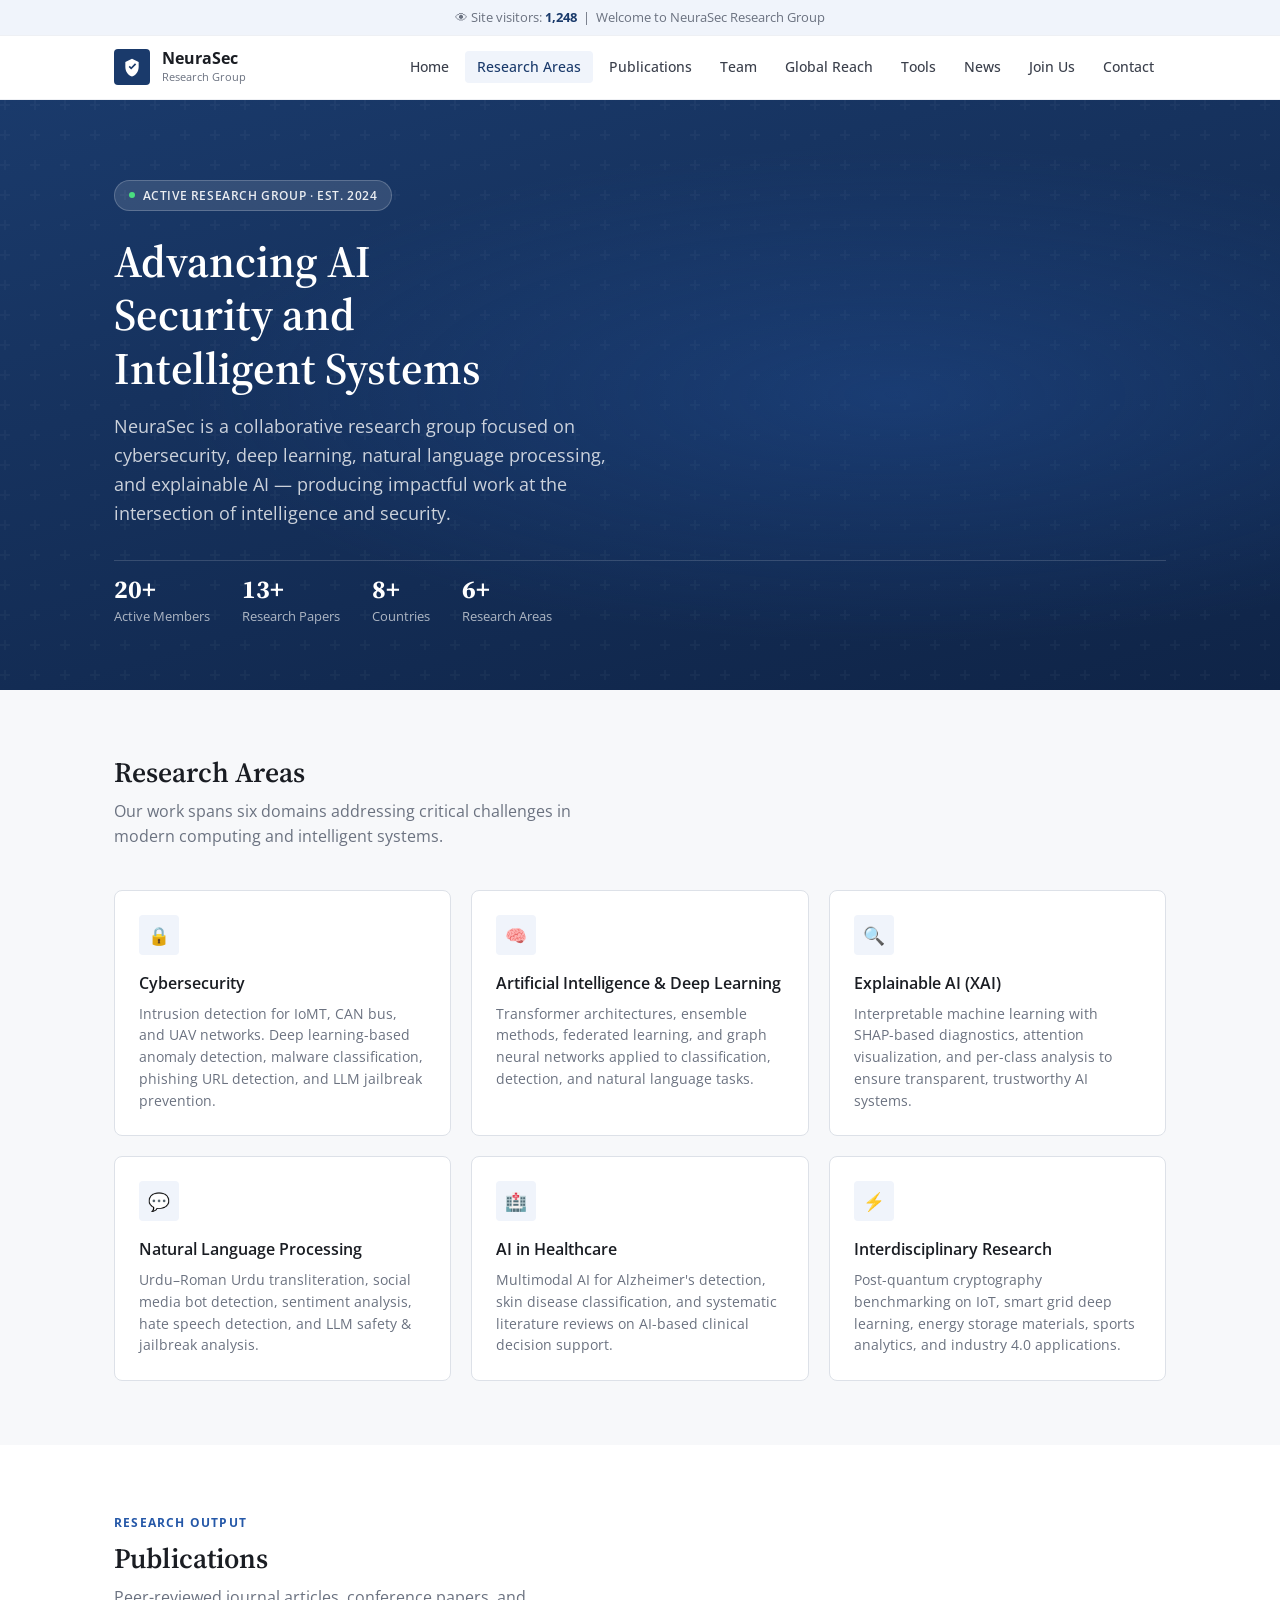
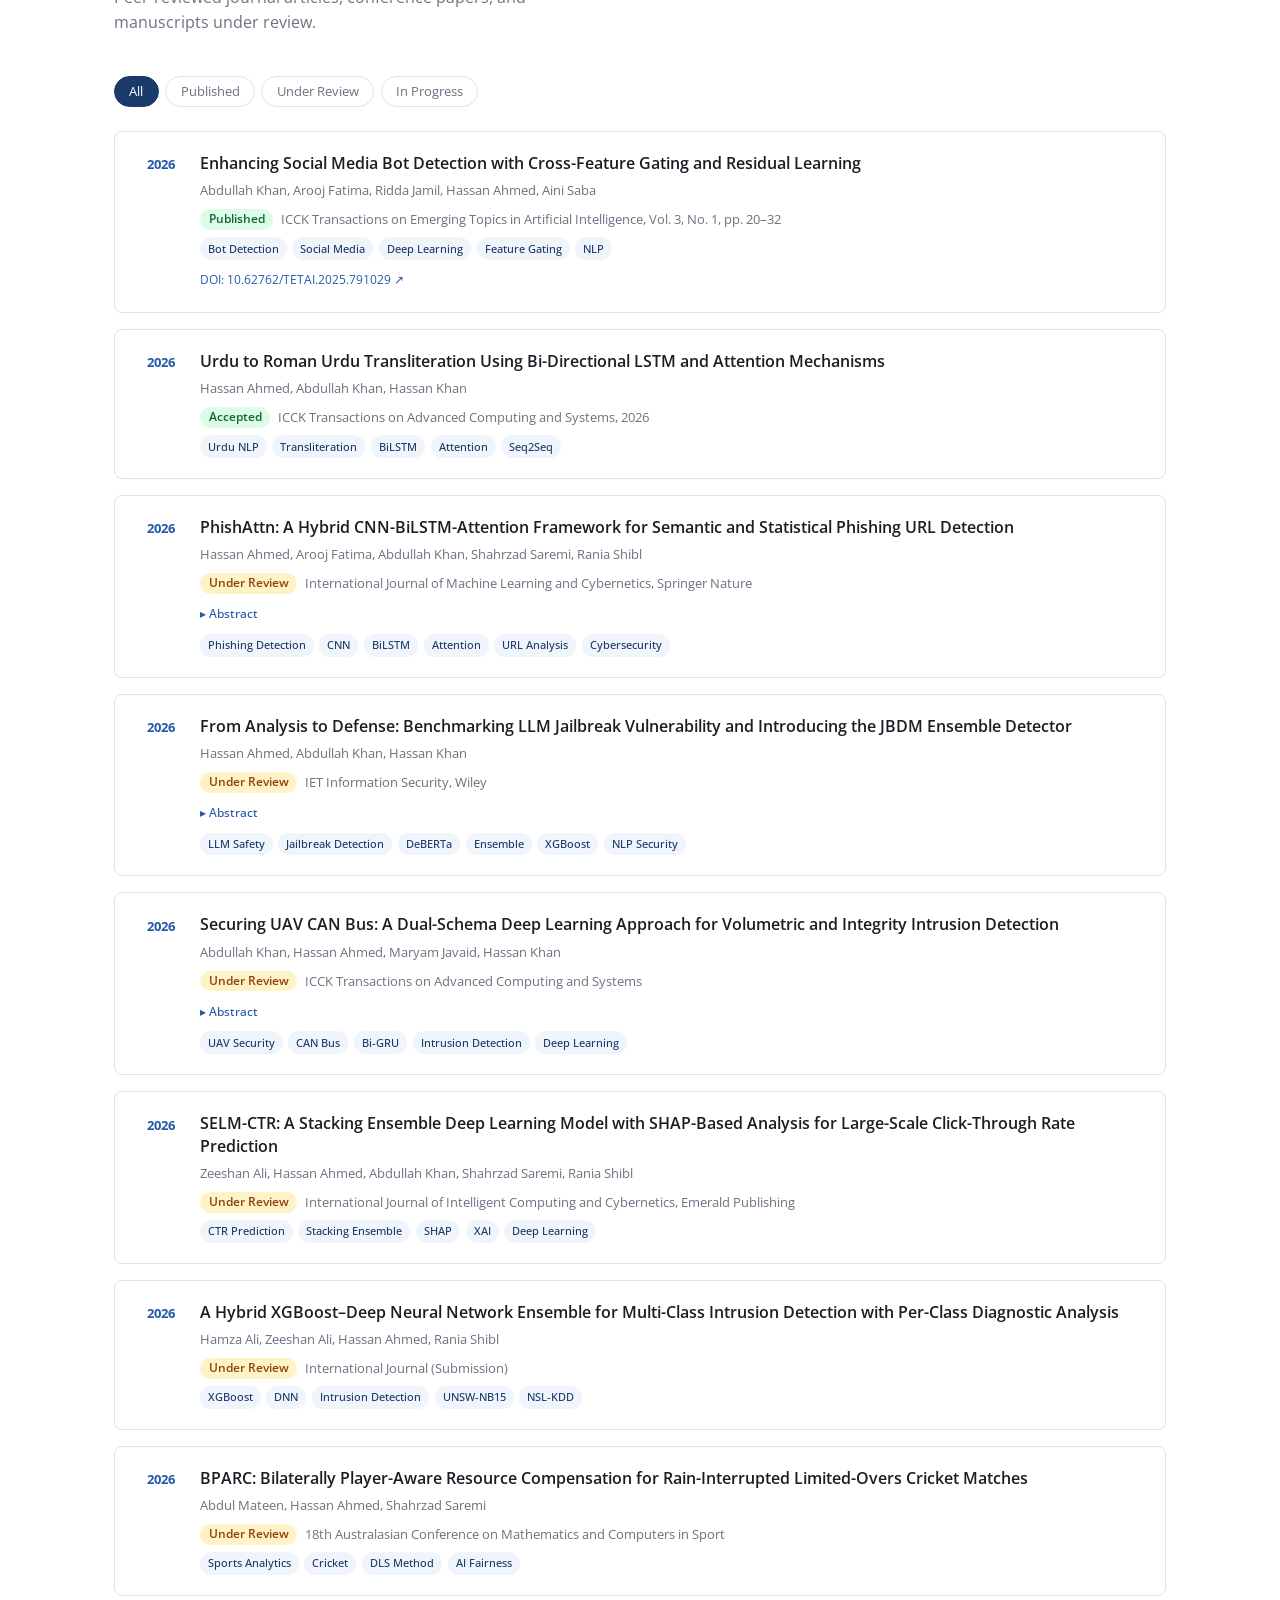
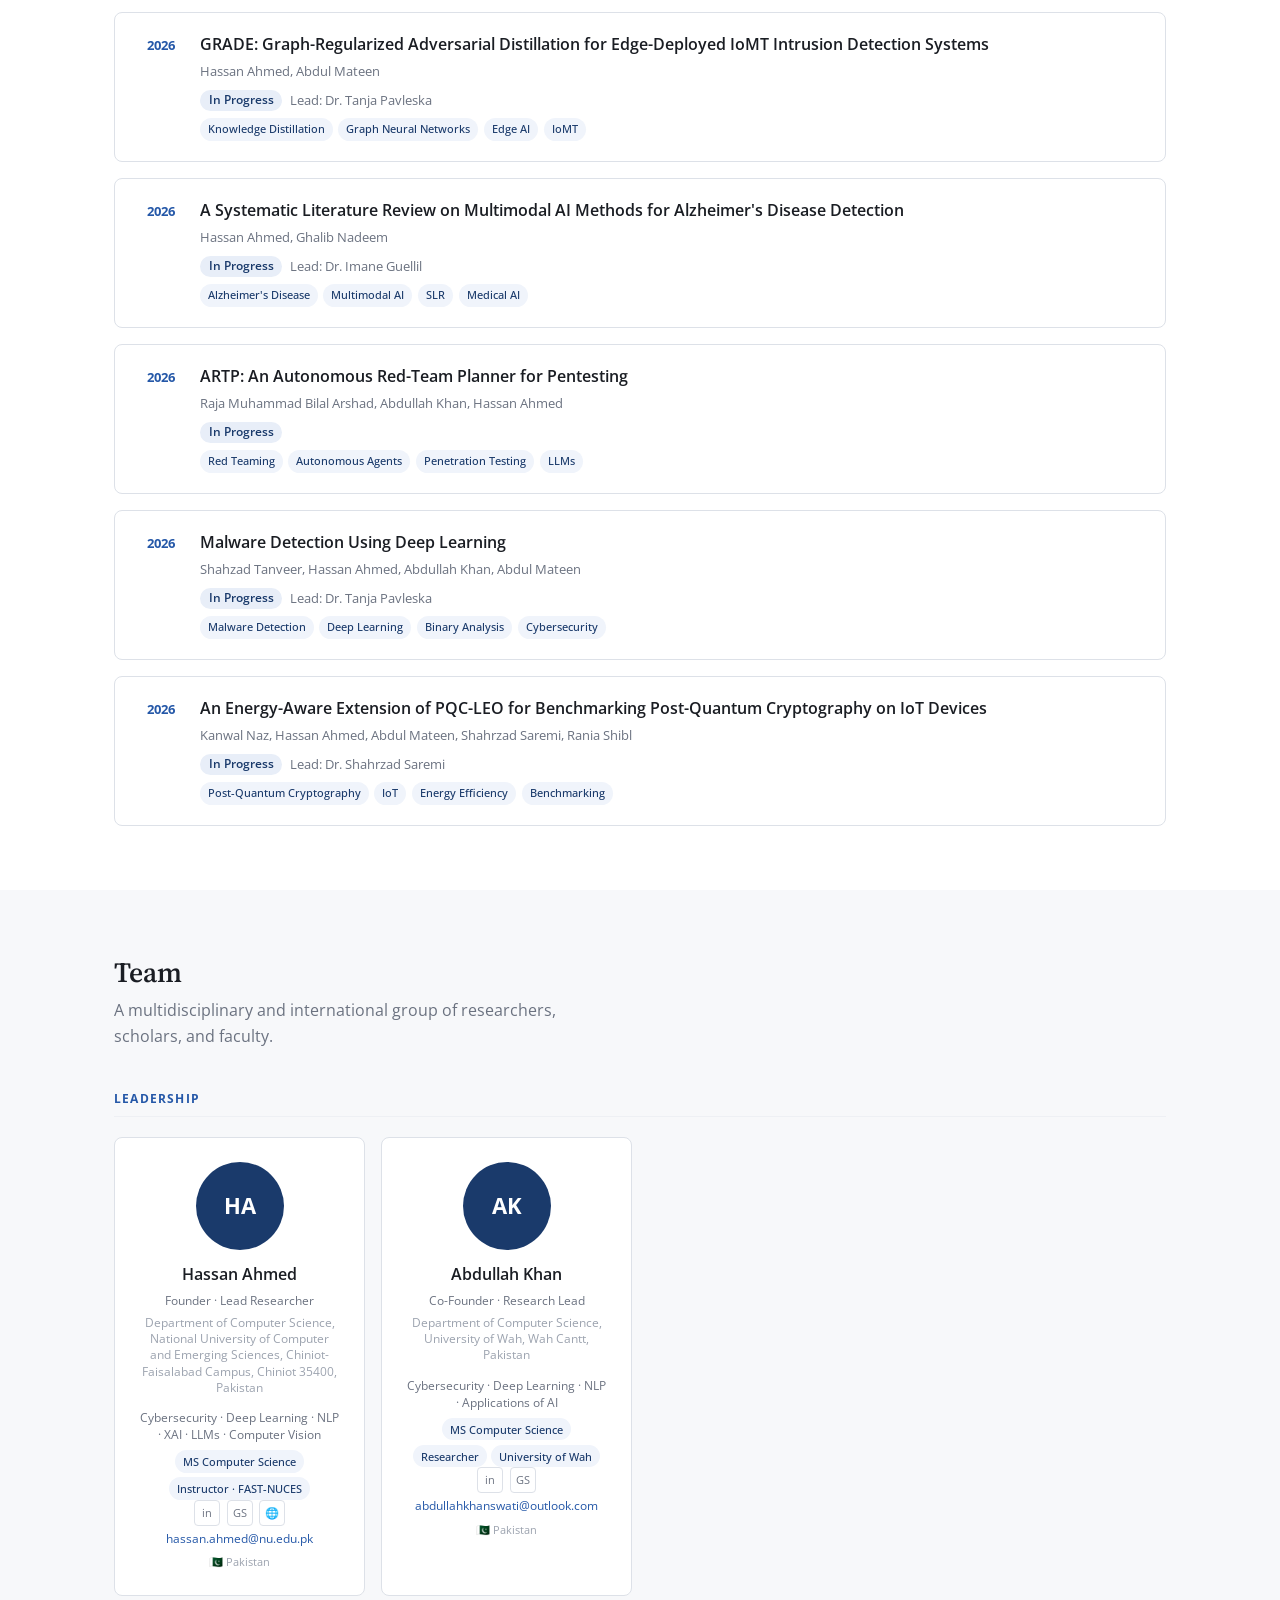
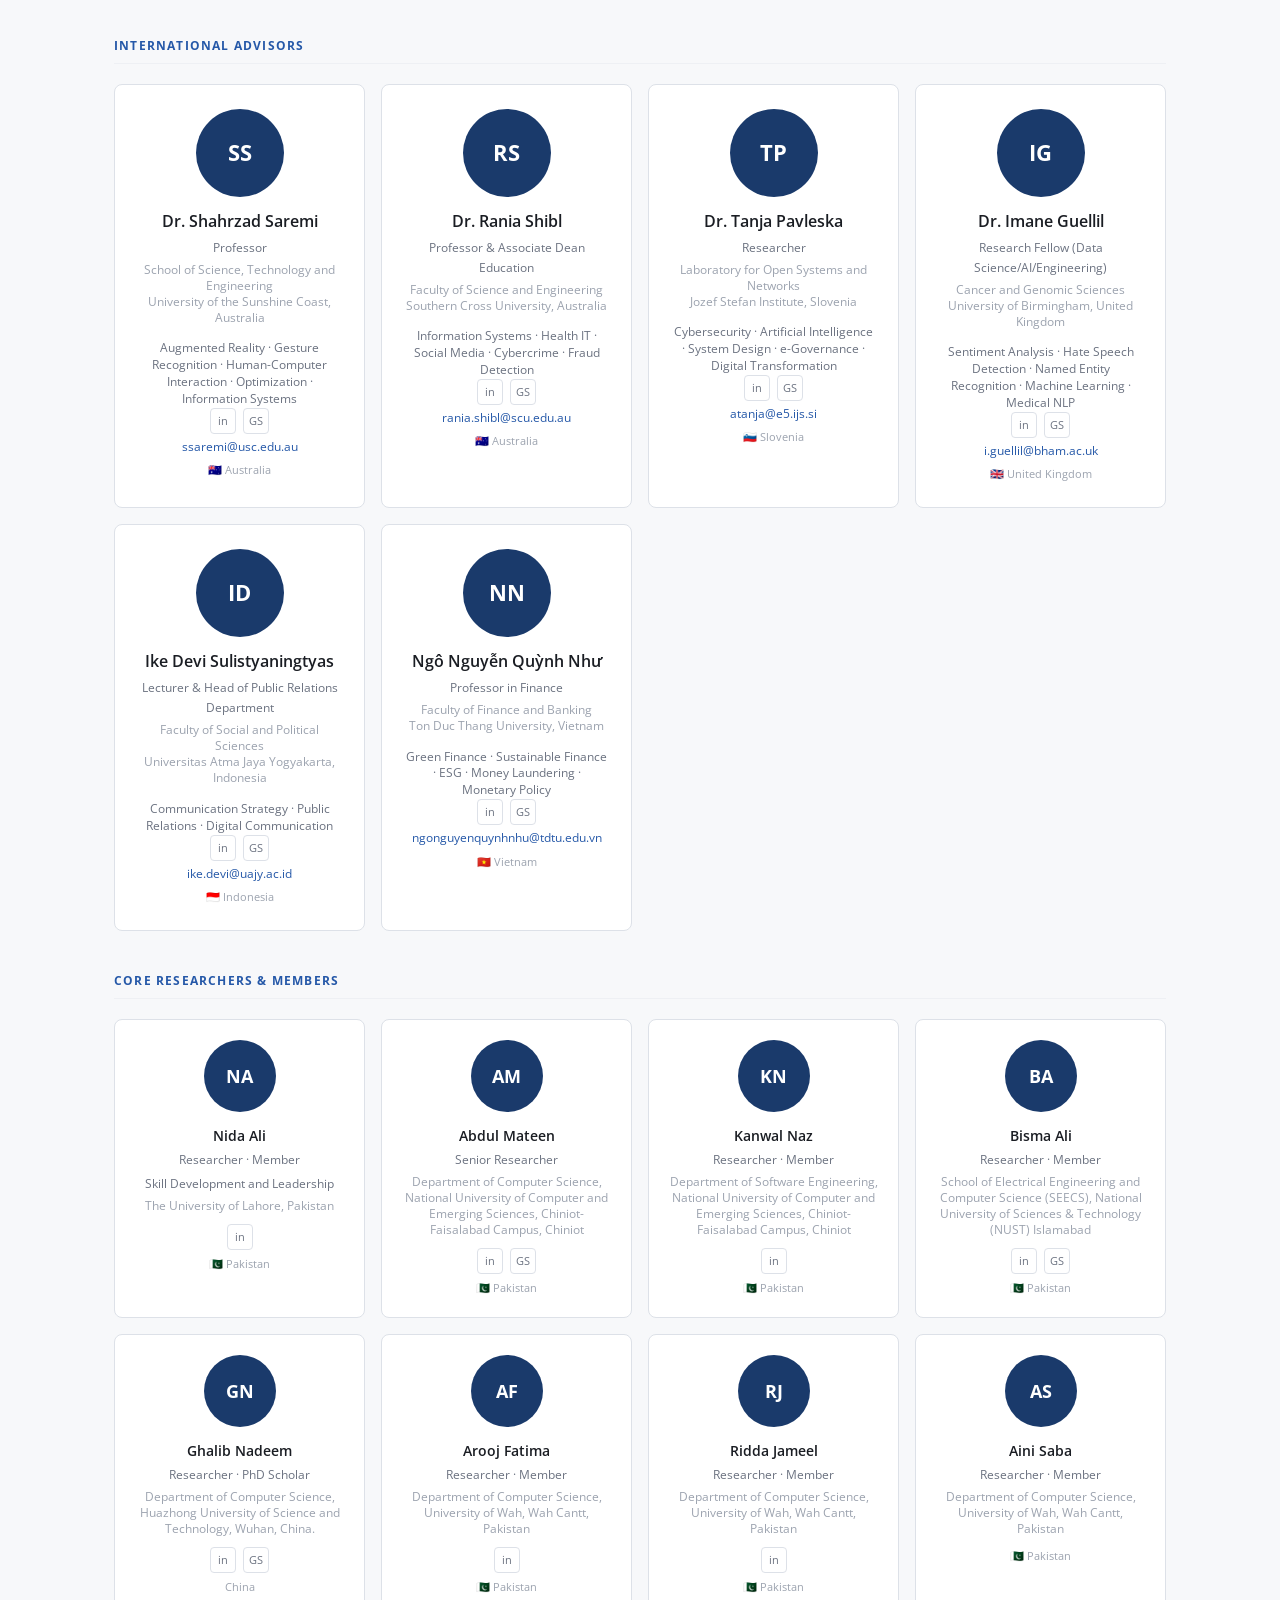
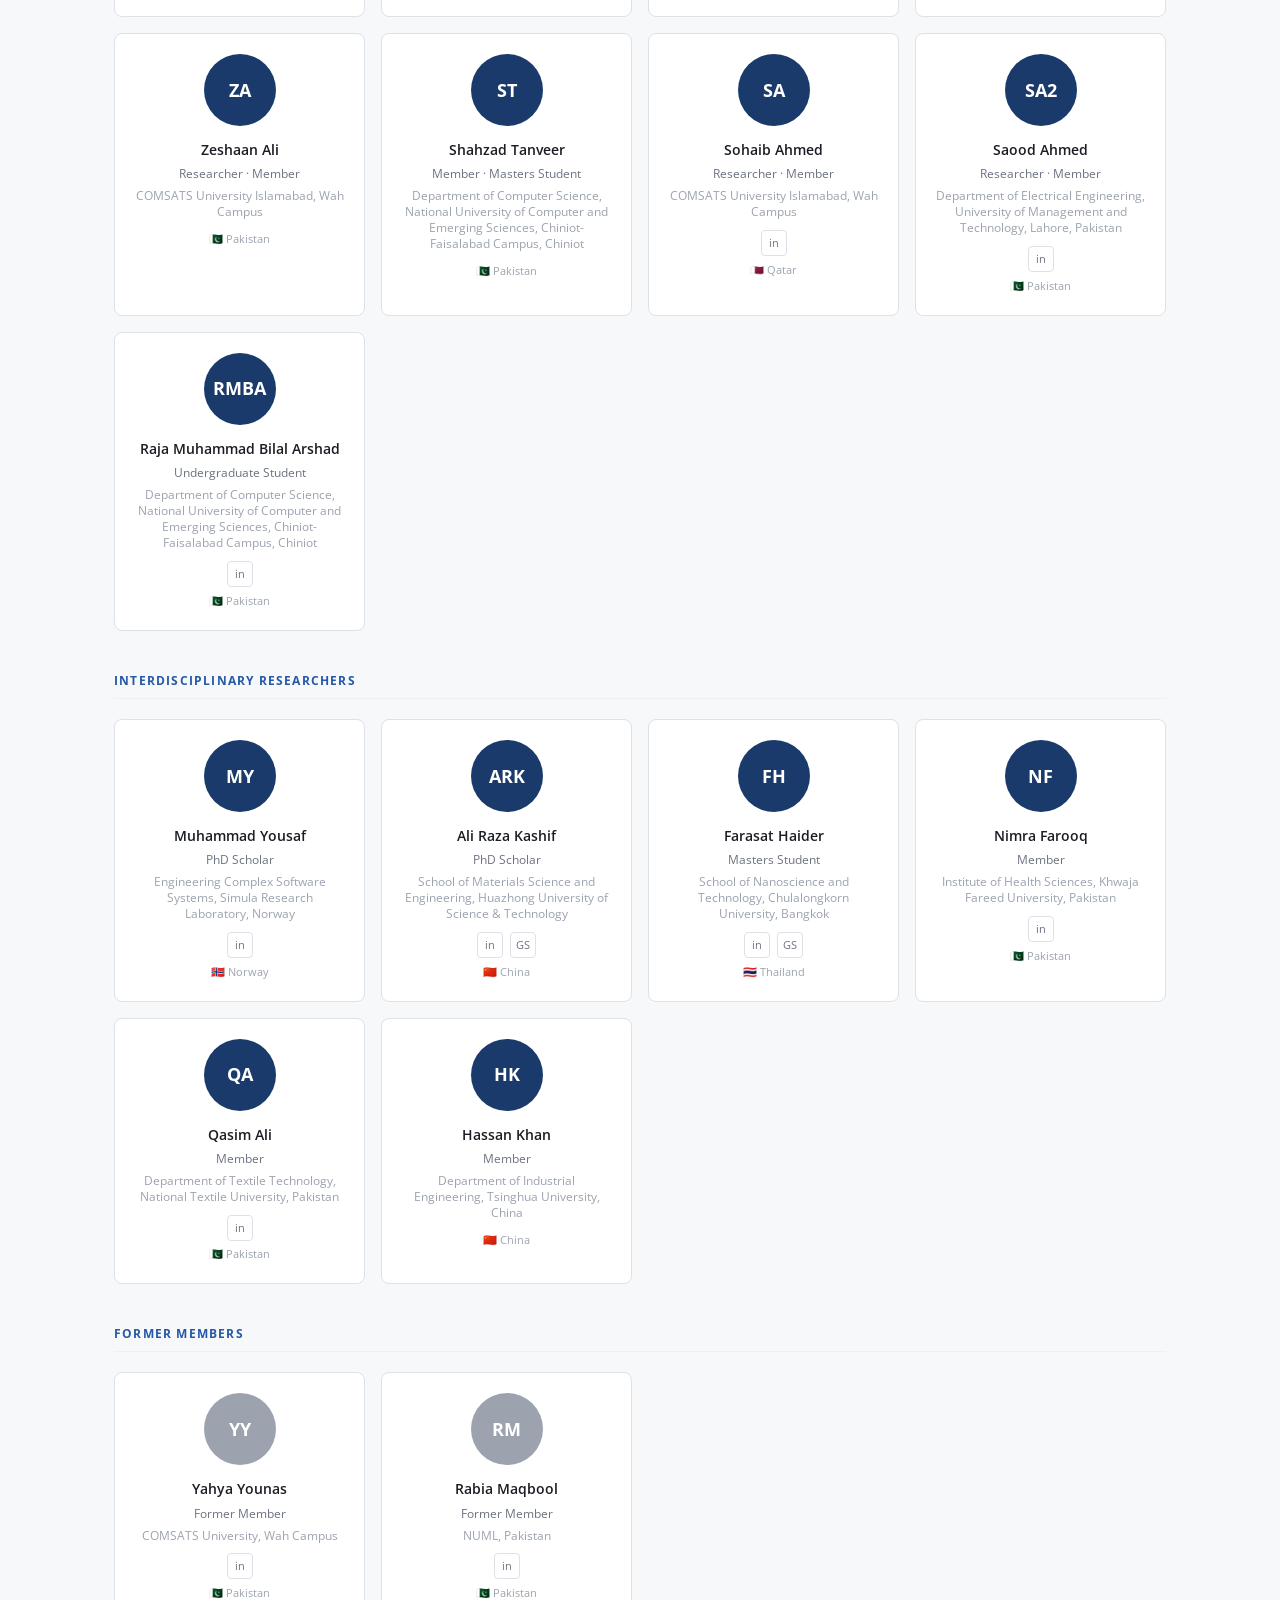
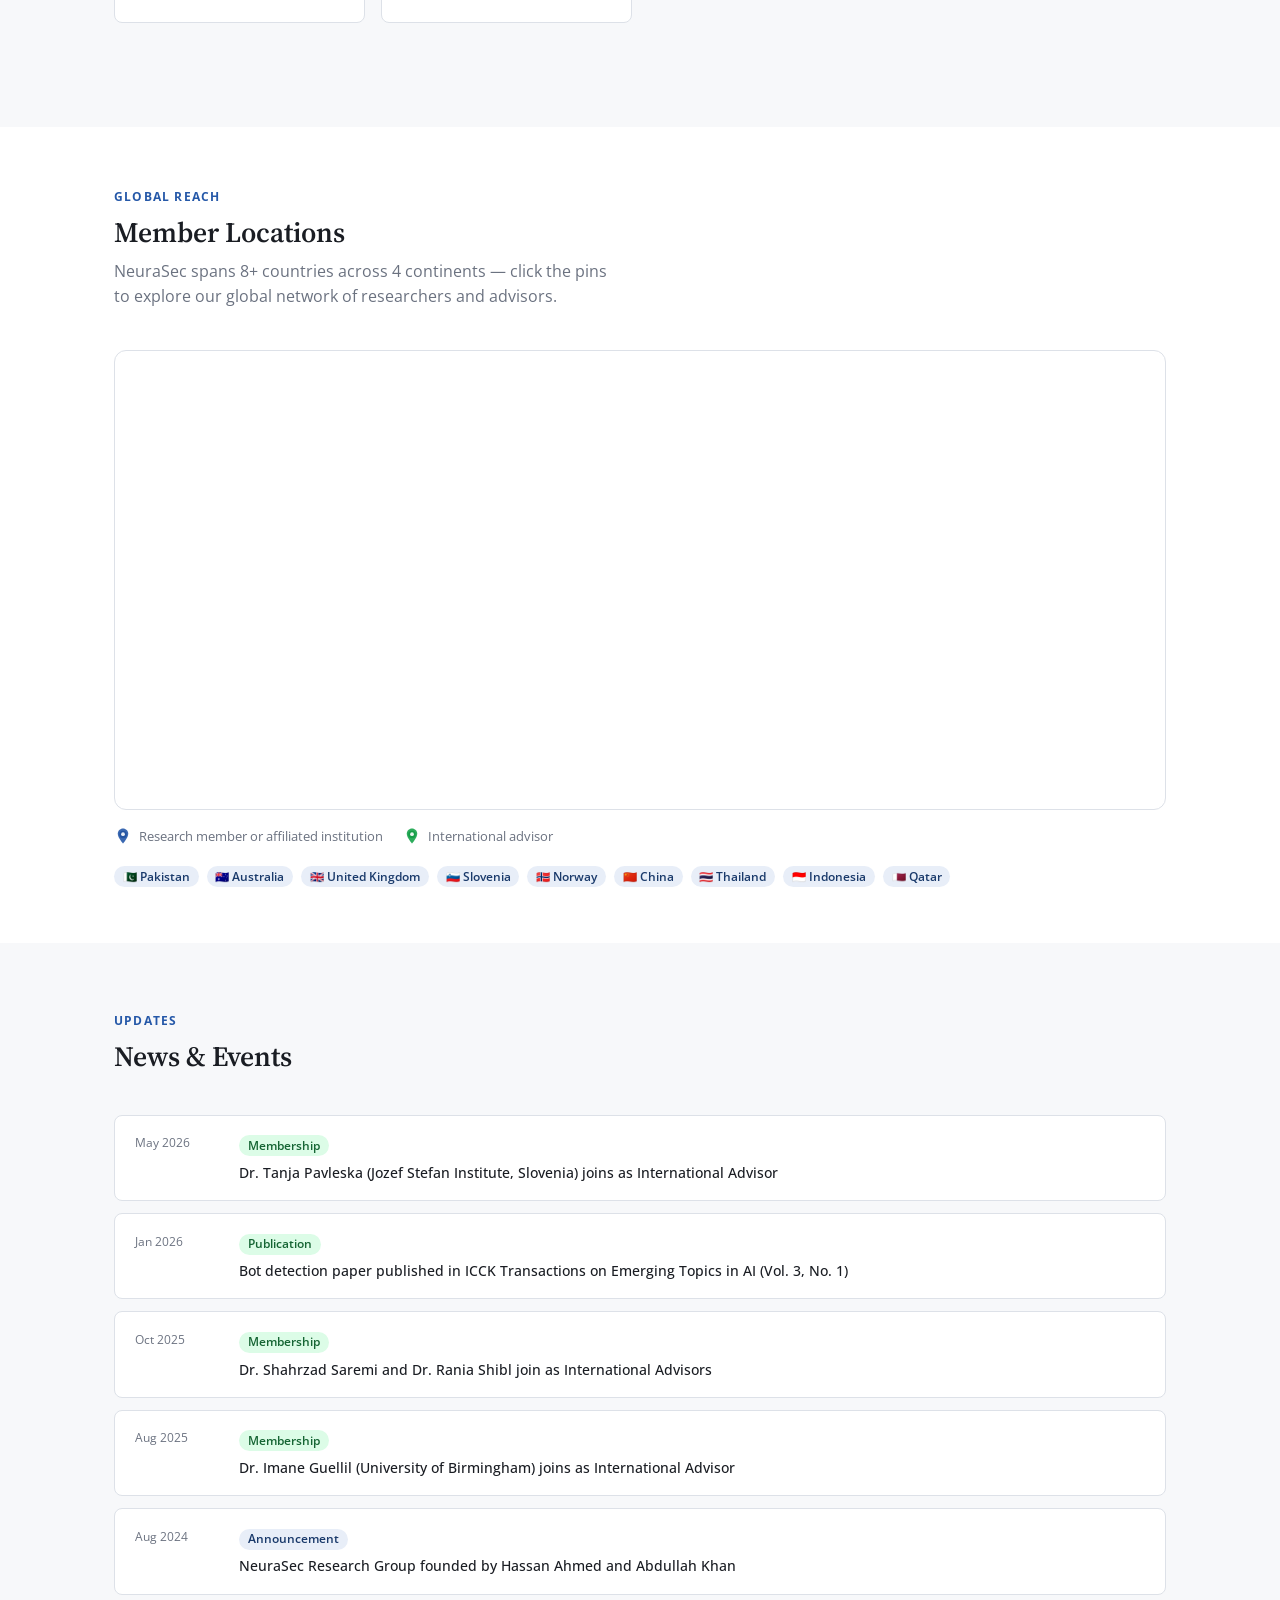
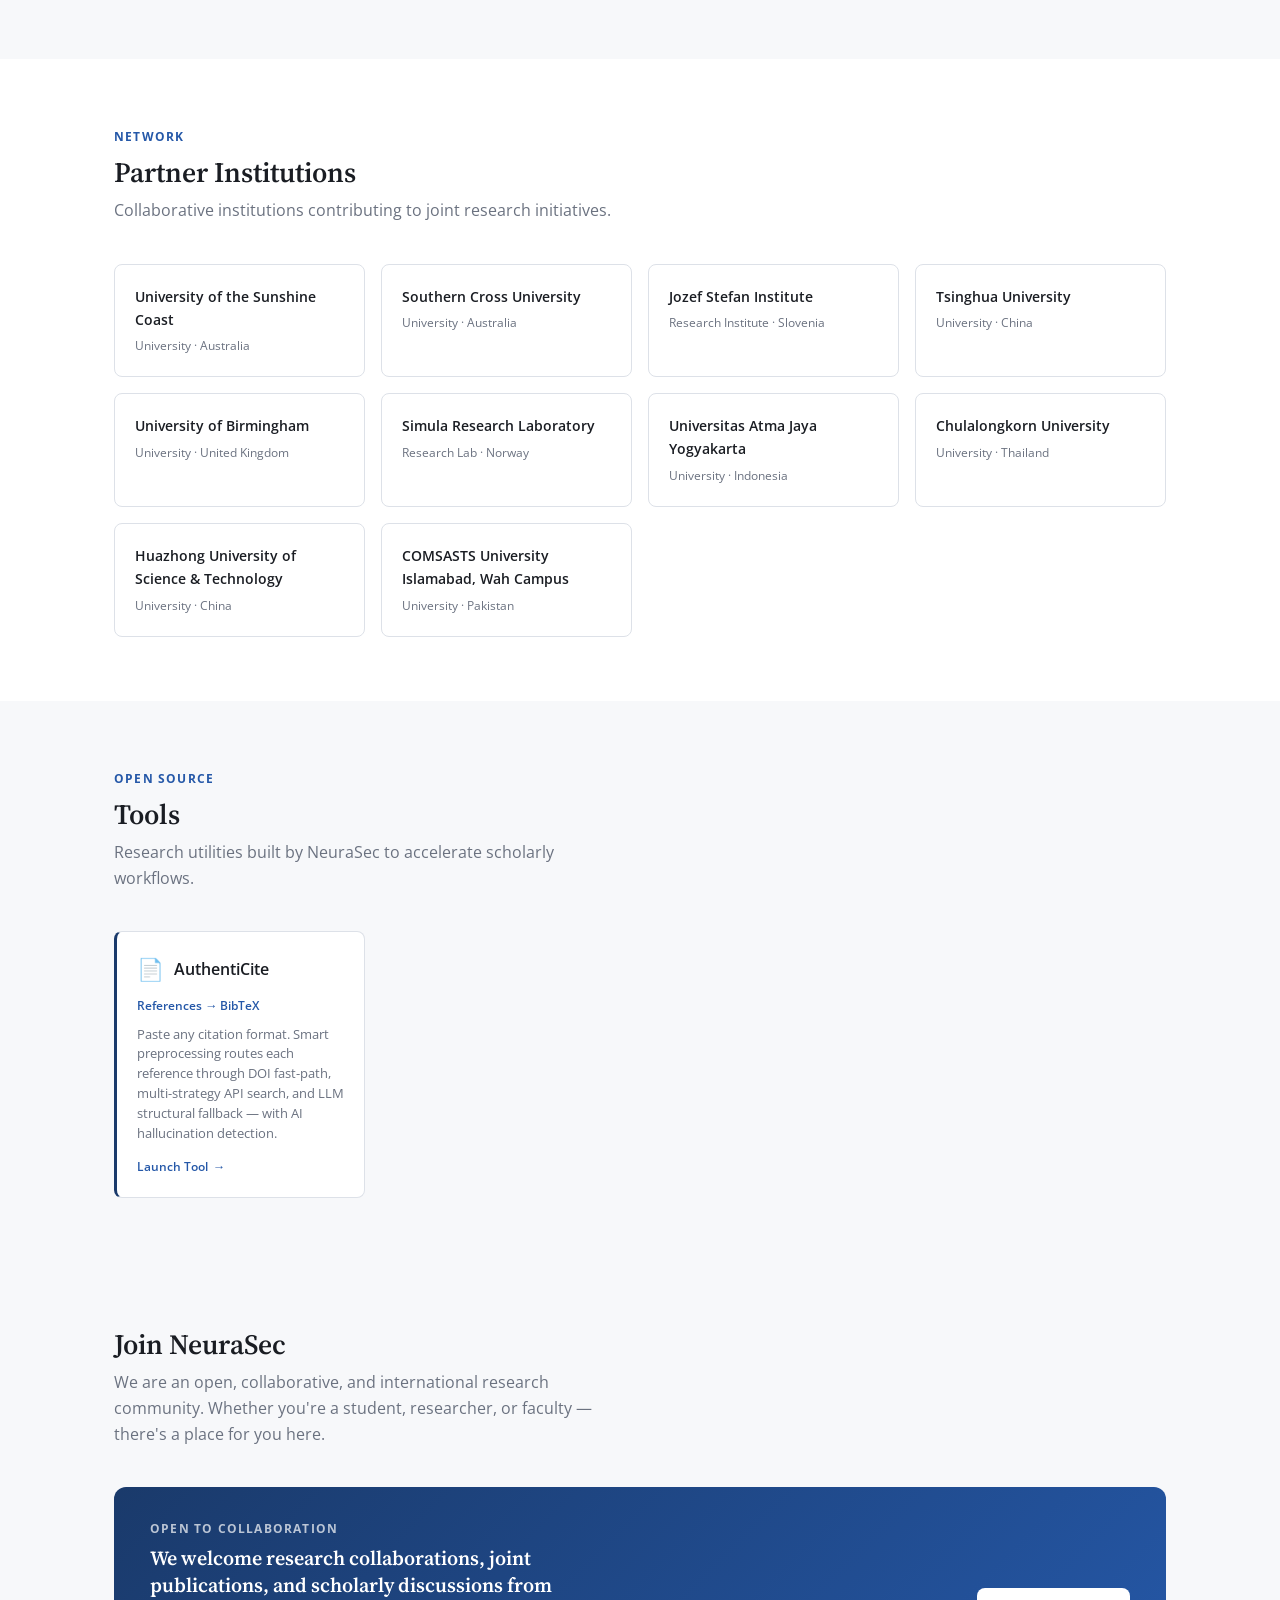
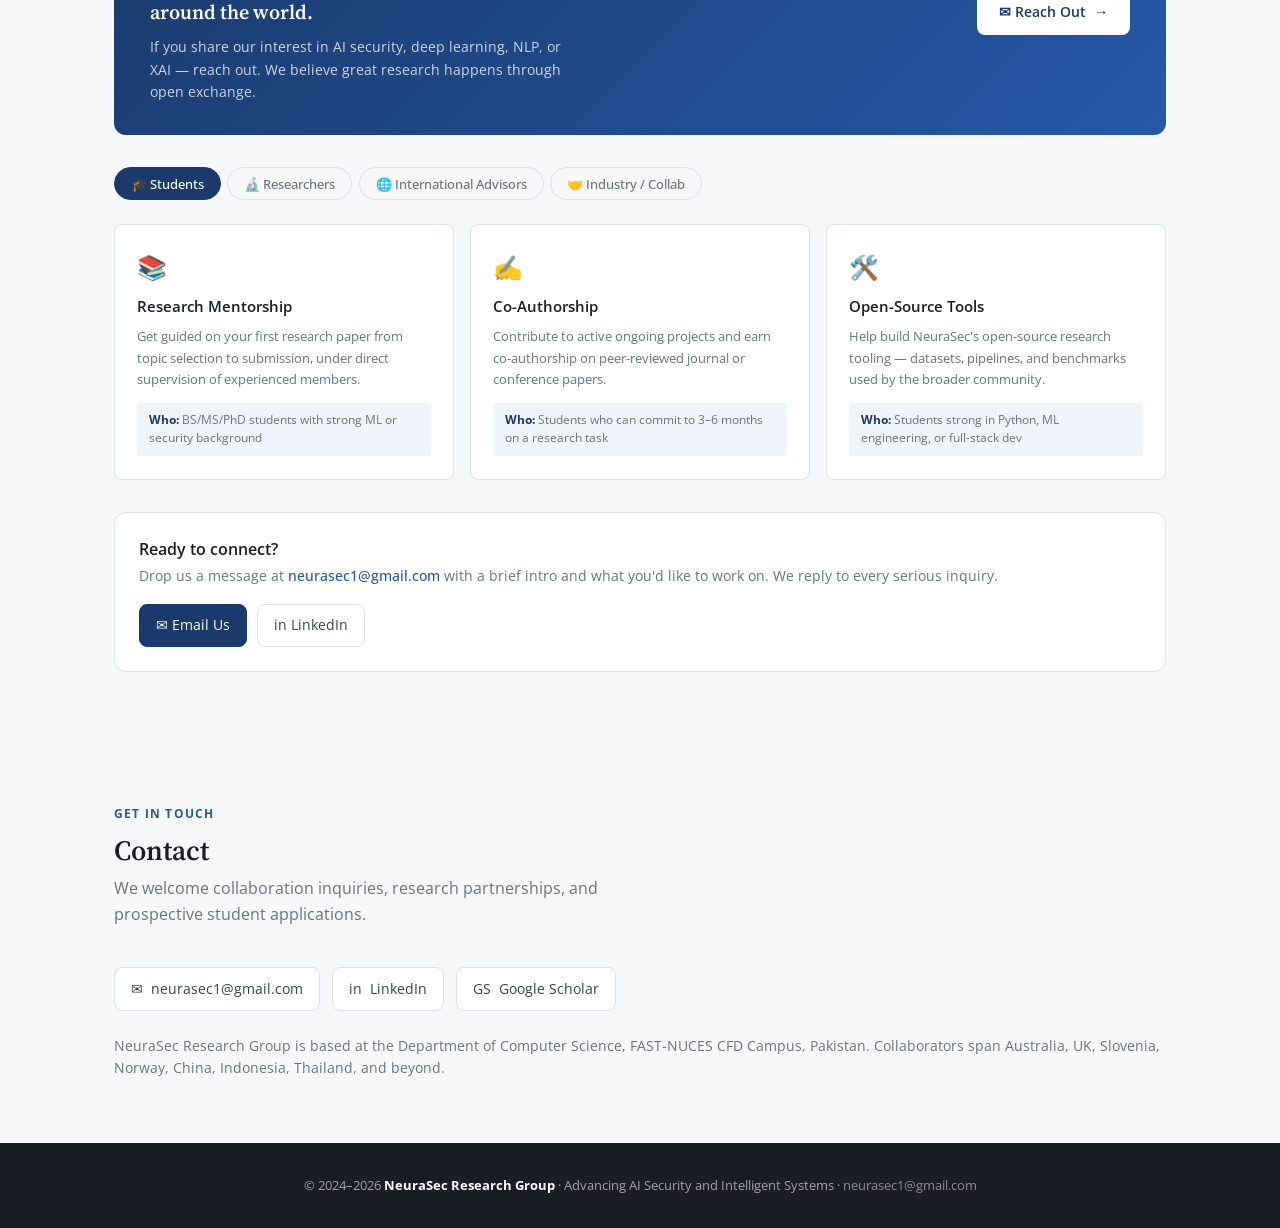
==== index.html @ 3de72a4a "Update index.html" ====
<!DOCTYPE html>
<html lang="en">
<head>
  <meta charset="UTF-8" />
  <meta name="viewport" content="width=device-width, initial-scale=1.0" />
  <title>NeuraSec Research Group</title>
  <meta name="description" content="NeuraSec Research Group — Advancing AI Security and Intelligent Systems." />
  <link rel="stylesheet" href="neurasec.css" />
  <link rel="stylesheet" href="https://unpkg.com/leaflet@1.9.4/dist/leaflet.css" integrity="sha256-p4NxAoJBhIIN+hmNHrzRCf9tD/miZyoHS5obTRR9BMY=" crossorigin="" />
  <script src="https://unpkg.com/leaflet@1.9.4/dist/leaflet.js" integrity="sha256-20nQCchB9co0qIjJZRGuk2/Z9VM+kNiyxNV/XN/sp38=" crossorigin="" defer></script>
  <style>
    /* ── Additional styles for new features ── */

    /* Go to top button */
    #goTop {
      position: fixed;
      bottom: 2rem;
      right: 2rem;
      z-index: 200;
      width: 44px; height: 44px;
      background: var(--accent);
      color: white;
      border: none;
      border-radius: 50%;
      font-size: 1.1rem;
      cursor: pointer;
      display: flex;
      align-items: center;
      justify-content: center;
      box-shadow: var(--shadow-md);
      opacity: 0;
      pointer-events: none;
      transition: opacity .25s, transform .25s;
    }
    #goTop.visible { opacity: 1; pointer-events: all; }
    #goTop:hover { transform: translateY(-3px); background: var(--accent-mid); }

    /* Visitor counter strip */
    .visitor-strip {
      background: var(--accent-pale);
      border-bottom: 1px solid var(--border-light);
      padding: .45rem 0;
      font-size: .8rem;
      color: var(--text-muted);
      text-align: center;
    }
    .visitor-strip strong { color: var(--accent); }

    /* Enhanced member card – featured (leadership / advisors) */
    .member-card--featured {
      padding: 1.5rem;
      display: flex;
      flex-direction: column;
      align-items: center;
    }
    .member-card--featured .member-card__photo,
    .member-card--featured .member-card__initials {
      width: 88px; height: 88px;
      font-size: 1.35rem;
    }
    .member-card--featured .member-card__name { font-size: 1rem; }

    .member-card__expertise {
      font-size: .73rem;
      color: var(--text-muted);
      margin-top: .3rem;
      line-height: 1.45;
      text-align: center;
    }

    .member-card__email {
      font-size: .72rem;
      color: var(--accent-mid);
      margin-top: .25rem;
      word-break: break-all;
    }

    /* World map section */
    .map-section {
      padding-block: 3.5rem;
    }


    /* map-legend used by Leaflet section */
    .map-legend {
      display: flex;
      flex-wrap: wrap;
      gap: 1rem;
      margin-top: 1rem;
      font-size: .8rem;
      color: var(--text-muted);
    }
    .map-legend-item { display: flex; align-items: center; gap: .4rem; }

    /* Projects section – hidden */
    .projects-section { display: none; }

    /* Citation / doi link */
    .pub-item__doi { text-decoration: none; }
    .pub-item__doi:hover { text-decoration: underline; }

    /* Smooth stats counter */
    .hero__stat-num { transition: all .3s; }

    /* Section filter tabs */
    .pub-filter {
      display: flex;
      flex-wrap: wrap;
      gap: .4rem;
      margin-bottom: 1.5rem;
    }
    .pub-filter__btn {
      padding: .35rem .9rem;
      border: 1px solid var(--border);
      border-radius: 100px;
      background: none;
      font-size: .8rem;
      font-family: var(--font-base);
      cursor: pointer;
      color: var(--text-muted);
      transition: background .15s, border-color .15s, color .15s;
    }
    .pub-filter__btn.active, .pub-filter__btn:hover {
      background: var(--accent);
      border-color: var(--accent);
      color: white;
    }

    /* Expertise tags on advisor cards */
    .expertise-tags {
      display: flex;
      flex-wrap: wrap;
      justify-content: center;
      gap: .3rem;
      margin-top: .4rem;
    }
    .expertise-tags .kw { font-size: .68rem; }
    /* ── Join Us tabs ── */
    .join-tab {
      padding: .4rem 1rem;
      border: 1px solid var(--border);
      border-radius: 100px;
      background: none;
      font-size: .82rem;
      font-family: var(--font-base);
      cursor: pointer;
      color: var(--text-muted);
      transition: background .15s, border-color .15s, color .15s;
      font-weight: 500;
    }
    .join-tab.active, .join-tab:hover {
      background: var(--accent);
      border-color: var(--accent);
      color: white;
    }
    .join-panel { display: none; }
    .join-panel.active { display: block; }

    .join-cards-grid {
      display: grid;
      grid-template-columns: repeat(auto-fit, minmax(260px, 1fr));
      gap: 1rem;
    }
    .join-card {
      background: var(--white);
      border: 1px solid var(--border);
      border-radius: var(--radius);
      padding: 1.4rem;
      display: flex;
      flex-direction: column;
      gap: .5rem;
      transition: box-shadow .2s, border-color .2s;
    }
    .join-card:hover { box-shadow: var(--shadow-md); border-color: var(--accent-mid); }
    .join-card__icon { font-size: 1.5rem; }
    .join-card__title { font-size: .95rem; font-weight: 600; color: var(--text-primary); }
    .join-card__desc { font-size: .84rem; color: var(--text-muted); line-height: 1.6; flex: 1; }
    .join-card__req { font-size: .78rem; color: var(--text-muted); padding: .5rem .75rem; background: var(--accent-pale); border-radius: var(--radius-sm); margin-top: .25rem; line-height: 1.5; }
    .join-card__req strong { color: var(--accent); }

    /* ── Leaflet custom pin overrides ── */
    .leaflet-popup-content-wrapper {
      border-radius: 10px !important;
      box-shadow: 0 4px 20px rgba(0,0,0,.18) !important;
      font-family: var(--font-base) !important;
      border: 1px solid var(--border-light);
    }
    .leaflet-popup-content {
      margin: 12px 16px !important;
      font-size: 13px !important;
      line-height: 1.6 !important;
      color: var(--text-body) !important;
      min-width: 180px;
    }
    .leaflet-popup-content b { color: var(--text-primary); font-size: 13.5px; }
    .leaflet-popup-tip { background: white !important; }
    .leaflet-popup-close-button { color: var(--text-muted) !important; font-size: 18px !important; top: 6px !important; right: 8px !important; }
    .leaflet-popup-close-button:hover { color: var(--accent) !important; }
    .leaflet-container { font-family: var(--font-base) !important; }
    .leaflet-control-attribution { font-size: 10px !important; }

    /* map legend */
    .map-legend { display:flex; flex-wrap:wrap; gap:1.25rem; font-size:.8rem; color:var(--text-muted); align-items:center; }
    .map-legend-item { display:flex; align-items:center; gap:.45rem; }
  </style>
</head>
<body>

<!-- Visitor counter strip -->
<div class="visitor-strip" role="status" aria-live="polite">
  👁 Site visitors: <strong id="visitorCount">—</strong> &nbsp;|&nbsp; Welcome to NeuraSec Research Group
</div>

<!-- ══════════ NAVIGATION ══════════ -->
<nav class="nav" role="navigation" aria-label="Main navigation">
  <div class="nav__inner">
    <a href="#home" class="nav__brand" aria-label="NeuraSec home">
      <div class="nav__logo" aria-hidden="true">
        <svg viewBox="0 0 24 24" xmlns="http://www.w3.org/2000/svg">
          <path d="M12 2L4 6v6c0 5.25 3.4 10.15 8 11.5C16.6 22.15 20 17.25 20 12V6l-8-4zm-1 13l-3-3 1.41-1.41L11 12.17l4.59-4.58L17 9l-6 6z"/>
        </svg>
      </div>
      <div>
        <div class="nav__name">NeuraSec</div>
        <div class="nav__sub">Research Group</div>
      </div>
    </a>

    <button class="nav__toggle" id="navToggle" aria-label="Toggle menu" aria-expanded="false">☰</button>

    <ul class="nav__links" id="navLinks" role="list">
      <li><a href="#home" class="active">Home</a></li>
      <li><a href="#research">Research Areas</a></li>
      <li><a href="#publications">Publications</a></li>
      <li><a href="#team">Team</a></li>
      <li><a href="#map-section">Global Reach</a></li>
      <li><a href="#tools">Tools</a></li>
      <li><a href="#news">News</a></li>
      <li><a href="#join">Join Us</a></li>
      <li><a href="#contact">Contact</a></li>
    </ul>
  </div>
</nav>


<!-- ══════════ HERO ══════════ -->
<section class="hero" id="home" aria-label="Introduction">
  <div class="hero__inner">
    <div class="hero__badge">
      <span class="hero__badge-dot" aria-hidden="true"></span>
      Active Research Group · Est. 2024
    </div>
    <h1 class="hero__title">Advancing AI Security and Intelligent Systems</h1>
    <p class="hero__tagline">
      NeuraSec is a collaborative research group focused on cybersecurity, deep learning, natural language processing, and explainable AI — producing impactful work at the intersection of intelligence and security.
    </p>
    <div class="hero__stats" role="list" aria-label="Group statistics">
      <div role="listitem">
        <div class="hero__stat-num">20+</div>
        <div class="hero__stat-label">Active Members</div>
      </div>
      <div role="listitem">
        <div class="hero__stat-num">13+</div>
        <div class="hero__stat-label">Research Papers</div>
      </div>
      <div role="listitem">
        <div class="hero__stat-num">8+</div>
        <div class="hero__stat-label">Countries</div>
      </div>
      <div role="listitem">
        <div class="hero__stat-num">6+</div>
        <div class="hero__stat-label">Research Areas</div>
      </div>
    </div>
  </div>
</section>


<!-- ══════════ RESEARCH AREAS ══════════ -->
<section class="section section--alt" id="research" aria-labelledby="research-heading">
  <div class="container">
    <div class="section-header">
      <h2 class="section-title" id="research-heading">Research Areas</h2>
      <p class="section-sub">Our work spans six domains addressing critical challenges in modern computing and intelligent systems.</p>
    </div>
    <div class="areas-grid" role="list">
      <article class="area-card" role="listitem">
        <div class="area-card__icon" aria-hidden="true">🔒</div>
        <h3 class="area-card__title">Cybersecurity</h3>
        <p class="area-card__desc">Intrusion detection for IoMT, CAN bus, and UAV networks. Deep learning-based anomaly detection, malware classification, phishing URL detection, and LLM jailbreak prevention.</p>
      </article>
      <article class="area-card" role="listitem">
        <div class="area-card__icon" aria-hidden="true">🧠</div>
        <h3 class="area-card__title">Artificial Intelligence &amp; Deep Learning</h3>
        <p class="area-card__desc">Transformer architectures, ensemble methods, federated learning, and graph neural networks applied to classification, detection, and natural language tasks.</p>
      </article>
      <article class="area-card" role="listitem">
        <div class="area-card__icon" aria-hidden="true">🔍</div>
        <h3 class="area-card__title">Explainable AI (XAI)</h3>
        <p class="area-card__desc">Interpretable machine learning with SHAP-based diagnostics, attention visualization, and per-class analysis to ensure transparent, trustworthy AI systems.</p>
      </article>
      <article class="area-card" role="listitem">
        <div class="area-card__icon" aria-hidden="true">💬</div>
        <h3 class="area-card__title">Natural Language Processing</h3>
        <p class="area-card__desc">Urdu–Roman Urdu transliteration, social media bot detection, sentiment analysis, hate speech detection, and LLM safety &amp; jailbreak analysis.</p>
      </article>
      <article class="area-card" role="listitem">
        <div class="area-card__icon" aria-hidden="true">🏥</div>
        <h3 class="area-card__title">AI in Healthcare</h3>
        <p class="area-card__desc">Multimodal AI for Alzheimer's detection, skin disease classification, and systematic literature reviews on AI-based clinical decision support.</p>
      </article>
      <article class="area-card" role="listitem">
        <div class="area-card__icon" aria-hidden="true">⚡</div>
        <h3 class="area-card__title">Interdisciplinary Research</h3>
        <p class="area-card__desc">Post-quantum cryptography benchmarking on IoT, smart grid deep learning, energy storage materials, sports analytics, and industry 4.0 applications.</p>
      </article>
    </div>
  </div>
</section>


<!-- ══════════ PUBLICATIONS ══════════ -->
<section class="section" id="publications" aria-labelledby="pub-heading">
  <div class="container">
    <div class="section-header">
      <span class="section-label">Research Output</span>
      <h2 class="section-title" id="pub-heading">Publications</h2>
      <p class="section-sub">Peer-reviewed journal articles, conference papers, and manuscripts under review.</p>
    </div>

    <!-- Filter tabs -->
    <div class="pub-filter" role="group" aria-label="Filter publications">
      <button class="pub-filter__btn active" data-filter="all">All</button>
      <button class="pub-filter__btn" data-filter="published">Published</button>
      <button class="pub-filter__btn" data-filter="review">Under Review</button>
      <button class="pub-filter__btn" data-filter="progress">In Progress</button>
    </div>

    <div class="pub-list" role="list">

      <article class="pub-item" role="listitem" data-status="published">
        <div class="pub-item__year">2026</div>
        <div class="pub-item__body">
          <div class="pub-item__title">Enhancing Social Media Bot Detection with Cross-Feature Gating and Residual Learning</div>
          <div class="pub-item__authors">Abdullah Khan, Arooj Fatima, Ridda Jamil, Hassan Ahmed, Aini Saba</div>
          <div class="pub-item__meta">
            <span class="badge badge--green">Published</span>
            <span>ICCK Transactions on Emerging Topics in Artificial Intelligence, Vol. 3, No. 1, pp. 20–32</span>
          </div>
          <div class="pub-keywords">
            <span class="kw">Bot Detection</span><span class="kw">Social Media</span><span class="kw">Deep Learning</span><span class="kw">Feature Gating</span><span class="kw">NLP</span>
          </div>
          <div style="margin-top:.4rem">
            <a class="pub-item__doi" href="https://doi.org/10.62762/TETAI.2025.791029" target="_blank" rel="noopener">DOI: 10.62762/TETAI.2025.791029 ↗</a>
          </div>
        </div>
      </article>

      <article class="pub-item" role="listitem" data-status="published">
        <div class="pub-item__year">2026</div>
        <div class="pub-item__body">
          <div class="pub-item__title">Urdu to Roman Urdu Transliteration Using Bi-Directional LSTM and Attention Mechanisms</div>
          <div class="pub-item__authors">Hassan Ahmed, Abdullah Khan, Hassan Khan</div>
          <div class="pub-item__meta">
            <span class="badge badge--green">Accepted</span>
            <span>ICCK Transactions on Advanced Computing and Systems, 2026</span>
          </div>
          <div class="pub-keywords">
            <span class="kw">Urdu NLP</span><span class="kw">Transliteration</span><span class="kw">BiLSTM</span><span class="kw">Attention</span><span class="kw">Seq2Seq</span>
          </div>
        </div>
      </article>

      <article class="pub-item" role="listitem" data-status="review">
        <div class="pub-item__year">2026</div>
        <div class="pub-item__body">
          <div class="pub-item__title">PhishAttn: A Hybrid CNN-BiLSTM-Attention Framework for Semantic and Statistical Phishing URL Detection</div>
          <div class="pub-item__authors">Hassan Ahmed, Arooj Fatima, Abdullah Khan, Shahrzad Saremi, Rania Shibl</div>
          <div class="pub-item__meta">
            <span class="badge badge--amber">Under Review</span>
            <span>International Journal of Machine Learning and Cybernetics, Springer Nature</span>
          </div>
          <button class="abstract-toggle" onclick="toggleAbstract(this)" aria-expanded="false">▸ Abstract</button>
          <div class="abstract-body">
            Phishing attacks impersonate legitimate URLs to steal credentials and financial data. Rule-based detectors fail against rapidly evolving techniques; ML methods rely on handcrafted features. We propose PhishAttn — a hybrid CNN-BiLSTM-Attention model that automatically extracts local and sequential URL features. Evaluated on Kaggle, Mendeley, and PhiUSIIL datasets, the model achieves accuracies of 95.98%, 98.90%, and 99.80% respectively, with an overall accuracy of 98.28% and AUC-ROC of 0.9979.
          </div>
          <div class="pub-keywords" style="margin-top:.5rem">
            <span class="kw">Phishing Detection</span><span class="kw">CNN</span><span class="kw">BiLSTM</span><span class="kw">Attention</span><span class="kw">URL Analysis</span><span class="kw">Cybersecurity</span>
          </div>
        </div>
      </article>

      <article class="pub-item" role="listitem" data-status="review">
        <div class="pub-item__year">2026</div>
        <div class="pub-item__body">
          <div class="pub-item__title">From Analysis to Defense: Benchmarking LLM Jailbreak Vulnerability and Introducing the JBDM Ensemble Detector</div>
          <div class="pub-item__authors">Hassan Ahmed, Abdullah Khan, Hassan Khan</div>
          <div class="pub-item__meta">
            <span class="badge badge--amber">Under Review</span>
            <span>IET Information Security, Wiley</span>
          </div>
          <button class="abstract-toggle" onclick="toggleAbstract(this)" aria-expanded="false">▸ Abstract</button>
          <div class="abstract-body">
            We benchmark five LLMs against jailbreak prompts and propose JBDM — a three-stage ensemble detector combining a fine-tuned DeBERTa-v3 Transformer with lexical features, XGBoost, and an MLP over hybrid embeddings. JBDM achieves an out-of-fold AUC-ROC of 99.99% and overall accuracy of 99.85%. Deployed as a guard layer, it achieves 100% jailbreak detection on Gemini and ≥90% on Claude and ChatGPT.
          </div>
          <div class="pub-keywords" style="margin-top:.5rem">
            <span class="kw">LLM Safety</span><span class="kw">Jailbreak Detection</span><span class="kw">DeBERTa</span><span class="kw">Ensemble</span><span class="kw">XGBoost</span><span class="kw">NLP Security</span>
          </div>
        </div>
      </article>

      <article class="pub-item" role="listitem" data-status="review">
        <div class="pub-item__year">2026</div>
        <div class="pub-item__body">
          <div class="pub-item__title">Securing UAV CAN Bus: A Dual-Schema Deep Learning Approach for Volumetric and Integrity Intrusion Detection</div>
          <div class="pub-item__authors">Abdullah Khan, Hassan Ahmed, Maryam Javaid, Hassan Khan</div>
          <div class="pub-item__meta">
            <span class="badge badge--amber">Under Review</span>
            <span>ICCK Transactions on Advanced Computing and Systems</span>
          </div>
          <button class="abstract-toggle" onclick="toggleAbstract(this)" aria-expanded="false">▸ Abstract</button>
          <div class="abstract-body">
            UAV CAN buses lack encryption and authentication, making them vulnerable to intrusion attacks. We propose a schema-specific IDS that partitions detection into volumetric (DoS, Replay) and integrity (FDI, Evil Twin) subspaces, each served by a dedicated Bi-GRU model with stochastic feature augmentation. The system achieves 97.45% weighted accuracy on volumetric attacks and 99.97% detection rate on integrity attacks, significantly outperforming monolithic classifiers.
          </div>
          <div class="pub-keywords" style="margin-top:.5rem">
            <span class="kw">UAV Security</span><span class="kw">CAN Bus</span><span class="kw">Bi-GRU</span><span class="kw">Intrusion Detection</span><span class="kw">Deep Learning</span>
          </div>
        </div>
      </article>

      <article class="pub-item" role="listitem" data-status="review">
        <div class="pub-item__year">2026</div>
        <div class="pub-item__body">
          <div class="pub-item__title">SELM-CTR: A Stacking Ensemble Deep Learning Model with SHAP-Based Analysis for Large-Scale Click-Through Rate Prediction</div>
          <div class="pub-item__authors">Zeeshan Ali, Hassan Ahmed, Abdullah Khan, Shahrzad Saremi, Rania Shibl</div>
          <div class="pub-item__meta">
            <span class="badge badge--amber">Under Review</span>
            <span>International Journal of Intelligent Computing and Cybernetics, Emerald Publishing</span>
          </div>
          <div class="pub-keywords">
            <span class="kw">CTR Prediction</span><span class="kw">Stacking Ensemble</span><span class="kw">SHAP</span><span class="kw">XAI</span><span class="kw">Deep Learning</span>
          </div>
        </div>
      </article>

      <article class="pub-item" role="listitem" data-status="review">
        <div class="pub-item__year">2026</div>
        <div class="pub-item__body">
          <div class="pub-item__title">A Hybrid XGBoost–Deep Neural Network Ensemble for Multi-Class Intrusion Detection with Per-Class Diagnostic Analysis</div>
          <div class="pub-item__authors">Hamza Ali, Zeeshan Ali, Hassan Ahmed, Rania Shibl</div>
          <div class="pub-item__meta">
            <span class="badge badge--amber">Under Review</span>
            <span>International Journal (Submission)</span>
          </div>
          <div class="pub-keywords">
            <span class="kw">XGBoost</span><span class="kw">DNN</span><span class="kw">Intrusion Detection</span><span class="kw">UNSW-NB15</span><span class="kw">NSL-KDD</span>
          </div>
        </div>
      </article>

      <article class="pub-item" role="listitem" data-status="review">
        <div class="pub-item__year">2026</div>
        <div class="pub-item__body">
          <div class="pub-item__title">BPARC: Bilaterally Player-Aware Resource Compensation for Rain-Interrupted Limited-Overs Cricket Matches</div>
          <div class="pub-item__authors">Abdul Mateen, Hassan Ahmed, Shahrzad Saremi</div>
          <div class="pub-item__meta">
            <span class="badge badge--amber">Under Review</span>
            <span>18th Australasian Conference on Mathematics and Computers in Sport</span>
          </div>
          <div class="pub-keywords">
            <span class="kw">Sports Analytics</span><span class="kw">Cricket</span><span class="kw">DLS Method</span><span class="kw">AI Fairness</span>
          </div>
        </div>
      </article>

      <article class="pub-item" role="listitem" data-status="progress">
        <div class="pub-item__year">2026</div>
        <div class="pub-item__body">
          <div class="pub-item__title">GRADE: Graph-Regularized Adversarial Distillation for Edge-Deployed IoMT Intrusion Detection Systems</div>
          <div class="pub-item__authors">Hassan Ahmed, Abdul Mateen</div>
          <div class="pub-item__meta">
            <span class="badge badge--blue">In Progress</span>
            <span>Lead: Dr. Tanja Pavleska</span>
          </div>
          <div class="pub-keywords">
            <span class="kw">Knowledge Distillation</span><span class="kw">Graph Neural Networks</span><span class="kw">Edge AI</span><span class="kw">IoMT</span>
          </div>
        </div>
      </article>

      <article class="pub-item" role="listitem" data-status="progress">
        <div class="pub-item__year">2026</div>
        <div class="pub-item__body">
          <div class="pub-item__title">A Systematic Literature Review on Multimodal AI Methods for Alzheimer's Disease Detection</div>
          <div class="pub-item__authors">Hassan Ahmed, Ghalib Nadeem</div>
          <div class="pub-item__meta">
            <span class="badge badge--blue">In Progress</span>
            <span>Lead: Dr. Imane Guellil</span>
          </div>
          <div class="pub-keywords">
            <span class="kw">Alzheimer's Disease</span><span class="kw">Multimodal AI</span><span class="kw">SLR</span><span class="kw">Medical AI</span>
          </div>
        </div>
      </article>

      <article class="pub-item" role="listitem" data-status="progress">
        <div class="pub-item__year">2026</div>
        <div class="pub-item__body">
          <div class="pub-item__title">ARTP: An Autonomous Red-Team Planner for Pentesting</div>
          <div class="pub-item__authors">Raja Muhammad Bilal Arshad, Abdullah Khan, Hassan Ahmed</div>
          <div class="pub-item__meta">
            <span class="badge badge--blue">In Progress</span>
          </div>
          <div class="pub-keywords">
            <span class="kw">Red Teaming</span><span class="kw">Autonomous Agents</span><span class="kw">Penetration Testing</span><span class="kw">LLMs</span>
          </div>
        </div>
      </article>

      <article class="pub-item" role="listitem" data-status="progress">
        <div class="pub-item__year">2026</div>
        <div class="pub-item__body">
          <div class="pub-item__title">Malware Detection Using Deep Learning</div>
          <div class="pub-item__authors">Shahzad Tanveer, Hassan Ahmed, Abdullah Khan, Abdul Mateen</div>
          <div class="pub-item__meta">
            <span class="badge badge--blue">In Progress</span>
            <span>Lead: Dr. Tanja Pavleska</span>
          </div>
          <div class="pub-keywords">
            <span class="kw">Malware Detection</span><span class="kw">Deep Learning</span><span class="kw">Binary Analysis</span><span class="kw">Cybersecurity</span>
          </div>
        </div>
      </article>

      <article class="pub-item" role="listitem" data-status="progress">
        <div class="pub-item__year">2026</div>
        <div class="pub-item__body">
          <div class="pub-item__title">An Energy-Aware Extension of PQC-LEO for Benchmarking Post-Quantum Cryptography on IoT Devices</div>
          <div class="pub-item__authors">Kanwal Naz, Hassan Ahmed, Abdul Mateen, Shahrzad Saremi, Rania Shibl</div>
          <div class="pub-item__meta">
            <span class="badge badge--blue">In Progress</span>
            <span>Lead: Dr. Shahrzad Saremi</span>
          </div>
          <div class="pub-keywords">
            <span class="kw">Post-Quantum Cryptography</span><span class="kw">IoT</span><span class="kw">Energy Efficiency</span><span class="kw">Benchmarking</span>
          </div>
        </div>
      </article>

    </div><!-- /pub-list -->
  </div>
</section>


<!-- ══════════ TEAM ══════════ -->
<section class="section section--alt" id="team" aria-labelledby="team-heading">
  <div class="container">
    <div class="section-header">
      <h2 class="section-title" id="team-heading">Team</h2>
      <p class="section-sub">A multidisciplinary and international group of researchers, scholars, and faculty.</p>
    </div>

    <!-- ── Leadership ── -->
    <div class="team-section-group">
      <div class="team-group-title">Leadership</div>
      <div class="team-grid team-grid--featured" role="list">

        <article class="member-card member-card--featured" role="listitem">
          <img class="member-card__photo"
               src="https://scholar.googleusercontent.com/citations?view_op=medium_photo&user=a7hJLzwAAAAJ&citpid=6"
               alt="Hassan Ahmed"
               onerror="this.style.display='none';this.nextElementSibling.style.display='flex'">
          <div class="member-card__initials" style="display:none">HA</div>
          <div class="member-card__name">Hassan Ahmed</div>
          <div class="member-card__role">Founder · Lead Researcher</div>
          <div class="member-card__inst">Department of Computer Science, National University of Computer and Emerging Sciences, Chiniot-Faisalabad Campus, Chiniot 35400, Pakistan</div>
          <div class="member-card__expertise">Cybersecurity · Deep Learning · NLP · XAI · LLMs · Computer Vision</div>
          <div class="expertise-tags">
            <span class="kw">MS Computer Science</span>
            <span class="kw">Instructor · FAST-NUCES</span>
          </div>
          <div class="member-card__links">
            <a href="https://www.linkedin.com/in/hassanahmed1166/" target="_blank" rel="noopener" title="LinkedIn" aria-label="Hassan Ahmed LinkedIn">in</a>
            <a href="https://scholar.google.com/citations?user=a7hJLzwAAAAJ" target="_blank" rel="noopener" title="Google Scholar" aria-label="Hassan Ahmed Google Scholar">GS</a>
            <a href="https://hassanahmed1166.github.io/" target="_blank" rel="noopener" title="Website" aria-label="Hassan Ahmed Website">🌐</a>
          </div>
          <div class="member-card__email">hassan.ahmed@nu.edu.pk</div>
          <div class="member-card__country">🇵🇰 Pakistan</div>
        </article>

        <article class="member-card member-card--featured" role="listitem">
          <img class="member-card__photo"
               src="https://scholar.googleusercontent.com/citations?view_op=medium_photo&user=NR8nCCkAAAAJ&citpid=3"
               alt="Abdullah Khan"
               onerror="this.style.display='none';this.nextElementSibling.style.display='flex'">
          <div class="member-card__initials" style="display:none">AK</div>
          <div class="member-card__name">Abdullah Khan</div>
          <div class="member-card__role">Co-Founder · Research Lead</div>
          <div class="member-card__inst">Department of Computer Science, University of Wah, Wah Cantt, Pakistan</div>
          <div class="member-card__expertise">Cybersecurity · Deep Learning · NLP · Applications of AI</div>
          <div class="expertise-tags">
            <span class="kw">MS Computer Science</span>
            <span class="kw">Researcher</span>
            <span class="kw">University of Wah</span>
          </div>
          <div class="member-card__links">
            <a href="https://www.linkedin.com/in/abdullah-khan-dev/" target="_blank" rel="noopener" title="LinkedIn" aria-label="Abdullah Khan LinkedIn">in</a>
            <a href="https://scholar.google.com/citations?user=NR8nCCkAAAAJ" target="_blank" rel="noopener" title="Google Scholar" aria-label="Abdullah Khan Google Scholar">GS</a>
          </div>
          <div class="member-card__email">abdullahkhanswati@outlook.com</div>
          <div class="member-card__country">🇵🇰 Pakistan</div>
        </article>

      </div>
    </div>

    <!-- ── International Advisors ── -->
    <div class="team-section-group">
      <div class="team-group-title">International Advisors</div>
      <div class="team-grid team-grid--featured" role="list">

        <article class="member-card member-card--featured" role="listitem">
          <img class="member-card__photo"
               src="https://scholar.googleusercontent.com/citations?view_op=medium_photo&user=oDhSiscAAAAJ&citpid=6"
               alt="Dr. Shahrzad Saremi"
               onerror="this.style.display='none';this.nextElementSibling.style.display='flex'">
          <div class="member-card__initials" style="display:none">SS</div>
          <div class="member-card__name">Dr. Shahrzad Saremi</div>
          <div class="member-card__role">Professor</div>
          <div class="member-card__inst">School of Science, Technology and Engineering<br>University of the Sunshine Coast, Australia</div>
          <div class="member-card__expertise">Augmented Reality · Gesture Recognition · Human-Computer Interaction · Optimization · Information Systems</div>
          <div class="member-card__links">
            <a href="https://www.linkedin.com/in/shahrzad-saremi-b8329b189/" target="_blank" rel="noopener" title="LinkedIn" aria-label="Dr Saremi LinkedIn">in</a>
            <a href="https://scholar.google.com/citations?user=oDhSiscAAAAJ" target="_blank" rel="noopener" title="Google Scholar" aria-label="Dr Saremi Scholar">GS</a>
          </div>
          <div class="member-card__email">ssaremi@usc.edu.au</div>
          <div class="member-card__country">🇦🇺 Australia</div>
        </article>

        <article class="member-card member-card--featured" role="listitem">
          <img class="member-card__photo"
               src="https://scholar.googleusercontent.com/citations?view_op=medium_photo&user=e32UXEIAAAAJ&citpid=3"
               alt="Dr. Rania Shibl"
               onerror="this.style.display='none';this.nextElementSibling.style.display='flex'">
          <div class="member-card__initials" style="display:none">RS</div>
          <div class="member-card__name">Dr. Rania Shibl</div>
          <div class="member-card__role">Professor &amp; Associate Dean Education</div>
          <div class="member-card__inst">Faculty of Science and Engineering<br>Southern Cross University, Australia</div>
          <div class="member-card__expertise">Information Systems · Health IT · Social Media · Cybercrime · Fraud Detection</div>
          <div class="member-card__links">
            <a href="https://www.linkedin.com/in/rania-shibl-62014077/" target="_blank" rel="noopener" title="LinkedIn" aria-label="Dr Shibl LinkedIn">in</a>
            <a href="https://scholar.google.com/citations?user=e32UXEIAAAAJ" target="_blank" rel="noopener" title="Google Scholar" aria-label="Dr Shibl Scholar">GS</a>
          </div>
          <div class="member-card__email">rania.shibl@scu.edu.au</div>
          <div class="member-card__country">🇦🇺 Australia</div>
        </article>

        <article class="member-card member-card--featured" role="listitem">
          <img class="member-card__photo"
               src="https://scholar.googleusercontent.com/citations?view_op=medium_photo&user=jHnvTCcAAAAJ&citpid=1"
               alt="Dr. Tanja Pavleska"
               onerror="this.style.display='none';this.nextElementSibling.style.display='flex'">
          <div class="member-card__initials" style="display:none">TP</div>
          <div class="member-card__name">Dr. Tanja Pavleska</div>
          <div class="member-card__role">Researcher</div>
          <div class="member-card__inst">Laboratory for Open Systems and Networks<br>Jozef Stefan Institute, Slovenia</div>
          <div class="member-card__expertise">Cybersecurity · Artificial Intelligence · System Design · e-Governance · Digital Transformation</div>
          <div class="member-card__links">
            <a href="https://www.linkedin.com/in/tanjaazderska/" target="_blank" rel="noopener" title="LinkedIn" aria-label="Dr Pavleska LinkedIn">in</a>
            <a href="https://scholar.google.com/citations?user=jHnvTCcAAAAJ" target="_blank" rel="noopener" title="Google Scholar" aria-label="Dr Pavleska Scholar">GS</a>
          </div>
          <div class="member-card__email">atanja@e5.ijs.si</div>
          <div class="member-card__country">🇸🇮 Slovenia</div>
        </article>

        <article class="member-card member-card--featured" role="listitem">
          <img class="member-card__photo"
               src="https://scholar.googleusercontent.com/citations?view_op=medium_photo&user=EQk5dlkAAAAJ&citpid=5"
               alt="Dr. Imane Guellil"
               onerror="this.style.display='none';this.nextElementSibling.style.display='flex'">
          <div class="member-card__initials" style="display:none">IG</div>
          <div class="member-card__name">Dr. Imane Guellil</div>
          <div class="member-card__role">Research Fellow (Data Science/AI/Engineering)</div>
          <div class="member-card__inst">Cancer and Genomic Sciences<br>University of Birmingham, United Kingdom</div>
          <div class="member-card__expertise">Sentiment Analysis · Hate Speech Detection · Named Entity Recognition · Machine Learning · Medical NLP</div>
          <div class="member-card__links">
            <a href="https://www.linkedin.com/in/imane-guellil-10699253/" target="_blank" rel="noopener" title="LinkedIn" aria-label="Dr Guellil LinkedIn">in</a>
            <a href="https://scholar.google.com/citations?user=EQk5dlkAAAAJ" target="_blank" rel="noopener" title="Google Scholar" aria-label="Dr Guellil Scholar">GS</a>
          </div>
          <div class="member-card__email">i.guellil@bham.ac.uk</div>
          <div class="member-card__country">🇬🇧 United Kingdom</div>
        </article>

        <article class="member-card member-card--featured" role="listitem">
          <img class="member-card__photo"
               src="https://scholar.googleusercontent.com/citations?view_op=medium_photo&user=rqVaH0oAAAAJ&citpid=7"
               alt="Ike Devi Sulistyaningtyas"
               onerror="this.style.display='none';this.nextElementSibling.style.display='flex'">
          <div class="member-card__initials" style="display:none">ID</div>
          <div class="member-card__name">Ike Devi Sulistyaningtyas</div>
          <div class="member-card__role">Lecturer &amp; Head of Public Relations Department</div>
          <div class="member-card__inst">Faculty of Social and Political Sciences<br>Universitas Atma Jaya Yogyakarta, Indonesia</div>
          <div class="member-card__expertise">Communication Strategy · Public Relations · Digital Communication</div>
          <div class="member-card__links">
            <a href="https://www.linkedin.com/in/ike-devi-sulistyaningtyas-0239137a/" target="_blank" rel="noopener" title="LinkedIn" aria-label="Ike Devi LinkedIn">in</a>
            <a href="https://scholar.google.com/citations?user=rqVaH0oAAAAJ&hl=en" target="_blank" rel="noopener" title="Google Scholar" aria-label="Ike Devi Scholar">GS</a>
          </div>
          <div class="member-card__email">ike.devi@uajy.ac.id</div>
          <div class="member-card__country">🇮🇩 Indonesia</div>
        </article>

        <article class="member-card member-card--featured" role="listitem">
          <img class="member-card__photo"
               src="https://scholar.googleusercontent.com/citations?view_op=medium_photo&user=HWDToQgAAAAJ&citpid=3"
               alt="Ngô Nguyễn Quỳnh Như"
               onerror="this.style.display='none';this.nextElementSibling.style.display='flex'">
          <div class="member-card__initials" style="display:none">NN</div>
          <div class="member-card__name">Ngô Nguyễn Quỳnh Như</div>
          <div class="member-card__role">Professor in Finance</div>
          <div class="member-card__inst">Faculty of Finance and Banking<br>Ton Duc Thang University, Vietnam</div>
          <div class="member-card__expertise">Green Finance · Sustainable Finance · ESG · Money Laundering · Monetary Policy</div>
          <div class="member-card__links">
            <a href="https://www.linkedin.com/in/nguyen-quynh-nhu-ngo-49997474/" target="_blank" rel="noopener" title="LinkedIn" aria-label="Nguyen-Quynh-Nhu Ngo LinkedIn">in</a>
            <a href="https://scholar.google.com/citations?user=HWDToQgAAAAJ&hl=en" target="_blank" rel="noopener" title="Google Scholar" aria-label="Ngô Nguyễn Quỳnh Như Google Scholar">GS</a>
          </div>
          <div class="member-card__email">ngonguyenquynhnhu@tdtu.edu.vn</div>
          <div class="member-card__country">🇻🇳 Vietnam</div>
        </article>

      </div>
    </div>

    <!-- ── Core Researchers ── -->
    <div class="team-section-group">
      <div class="team-group-title">Core Researchers &amp; Members</div>
      <div class="team-grid" role="list">

	<article class="member-card" role="listitem">
  <div class="member-card__initials">NA</div>
  <div class="member-card__name">Nida Ali</div>
<div class="member-card__role">Researcher · Member</div>
  <div class="member-card__role">Skill Development and Leadership</div>
  <div class="member-card__inst">The University of Lahore, Pakistan</div>
  <div class="member-card__links">
    <a href="https://www.linkedin.com/in/nida-muhammad-ali-/" target="_blank" rel="noopener" title="LinkedIn">in</a>
  </div>
  <div class="member-card__country">🇵🇰 Pakistan</div>
</article>

		  
        <article class="member-card" role="listitem">
          <img class="member-card__photo"
               src="https://scholar.googleusercontent.com/citations?view_op=medium_photo&user=CrlrCQkAAAAJ&citpid=5"
               alt="Abdul Mateen"
               onerror="this.style.display='none';this.nextElementSibling.style.display='flex'">
          <div class="member-card__initials" style="display:none">AM</div>
          <div class="member-card__name">Abdul Mateen</div>
          <div class="member-card__role">Senior Researcher</div>
          <div class="member-card__inst">Department of Computer Science, National University of Computer and Emerging Sciences, Chiniot-Faisalabad Campus, Chiniot</div>
          <div class="member-card__links">
            <a href="https://www.linkedin.com/in/ammateen49/" target="_blank" rel="noopener" title="LinkedIn">in</a>
            <a href="https://scholar.google.com/citations?user=CrlrCQkAAAAJ" target="_blank" rel="noopener" title="Scholar">GS</a>
          </div>
          <div class="member-card__country">🇵🇰 Pakistan</div>
        </article>
		
		
        <article class="member-card" role="listitem">
          <img class="member-card__photo"
               src="https://cfd.nu.edu.pk/wp-content/uploads/2025/01/IMG_1024-scaled-e1737451888897-290x333.jpg"
               alt="Kanwal Naz"
               onerror="this.style.display='none';this.nextElementSibling.style.display='flex'">
          <div class="member-card__initials" style="display:none">KN</div>
          <div class="member-card__name">Kanwal Naz</div>
          <div class="member-card__role">Researcher · Member</div>
          <div class="member-card__inst">Department of Software Engineering, National University of Computer and Emerging Sciences, Chiniot-Faisalabad Campus, Chiniot</div>
          		            <div class="member-card__links">
            <a href="https://www.linkedin.com/in/kanwal-naz-a2257115a/" target="_blank" rel="noopener" title="LinkedIn">in</a>
          </div>		  
		  <div class="member-card__country">🇵🇰 Pakistan</div>
        </article>


<article class="member-card" role="listitem">
  <img class="member-card__photo"
       src="https://scholar.googleusercontent.com/citations?view_op=medium_photo&user=SDwE_QYAAAAJ&citpid=2"
       alt="Bisma Ali"
       onerror="this.style.display='none';this.nextElementSibling.style.display='flex'">
  <div class="member-card__initials" style="display:none">BA</div>
  <div class="member-card__name">Bisma Ali</div>
  <div class="member-card__role">Researcher · Member</div>
  <div class="member-card__inst">School of Electrical Engineering and Computer Science (SEECS), National University of Sciences &amp; Technology (NUST) Islamabad</div>
  <div class="member-card__links">
    <a href="https://www.linkedin.com/in/bisma-ali-855a20177/" target="_blank" rel="noopener" title="LinkedIn">in</a>
    <a href="https://scholar.google.com/citations?user=SDwE_QYAAAAJ&hl=en" target="_blank" rel="noopener" title="Google Scholar">GS</a>
  </div>
  <div class="member-card__country">🇵🇰 Pakistan</div>
</article>
		  

        <article class="member-card" role="listitem">
          <img class="member-card__photo"
               src="https://scholar.googleusercontent.com/citations?view_op=medium_photo&user=9-Y_EvAAAAAJ&citpid=4"
               alt="Ghalib Nadeem"
               onerror="this.style.display='none';this.nextElementSibling.style.display='flex'">
          <div class="member-card__initials" style="display:none">GN</div>
          <div class="member-card__name">Ghalib Nadeem</div>
          <div class="member-card__role">Researcher · PhD Scholar</div>
          <div class="member-card__inst">Department of Computer Science, Huazhong University of Science and Technology, Wuhan, China.</div>
          <div class="member-card__links">
            <a href="https://www.linkedin.com/in/ghalib-nadeem-023678189/" target="_blank" rel="noopener" title="LinkedIn">in</a>
            <a href="https://scholar.google.com/citations?user=9-Y_EvAAAAAJ" target="_blank" rel="noopener" title="Scholar">GS</a>
          </div>
          <div class="member-card__country"> China</div>
        </article>

        <article class="member-card" role="listitem">
          <div class="member-card__initials">AF</div>
          <div class="member-card__name">Arooj Fatima</div>
          <div class="member-card__role">Researcher · Member</div>
          <div class="member-card__inst">Department of Computer Science, University of Wah, Wah Cantt, Pakistan</div>
         
          <div class="member-card__links">
            <a href="https://www.linkedin.com/in/arooj-fatima-17979223b/" target="_blank" rel="noopener" title="LinkedIn">in</a>
          </div>
		  
		 <div class="member-card__country">🇵🇰 Pakistan</div>
        </article>

        <article class="member-card" role="listitem">
          <div class="member-card__initials">RJ</div>
          <div class="member-card__name">Ridda Jameel</div>
          <div class="member-card__role">Researcher · Member</div>
          <div class="member-card__inst">Department of Computer Science, University of Wah, Wah Cantt, Pakistan</div>
          
          <div class="member-card__links">
            <a href="https://www.linkedin.com/in/ridda-jamil-6142522bb/" target="_blank" rel="noopener" title="LinkedIn">in</a>
          </div>
		  
		  <div class="member-card__country">🇵🇰 Pakistan</div>
        </article>



        <article class="member-card" role="listitem">
          <div class="member-card__initials">AS</div>
          <div class="member-card__name">Aini Saba</div>
          <div class="member-card__role">Researcher · Member</div>
          <div class="member-card__inst">Department of Computer Science, University of Wah, Wah Cantt, Pakistan</div>
          <div class="member-card__country">🇵🇰 Pakistan</div>
        </article>



        <article class="member-card" role="listitem">
          <div class="member-card__initials">ZA</div>
          <div class="member-card__name">Zeshaan Ali</div>
          <div class="member-card__role">Researcher · Member</div>
          <div class="member-card__inst">COMSATS University Islamabad, Wah Campus</div>
          <div class="member-card__country">🇵🇰 Pakistan</div>
        </article>


        <article class="member-card" role="listitem">
          <div class="member-card__initials">ST</div>
          <div class="member-card__name">Shahzad Tanveer</div>
          <div class="member-card__role">Member · Masters Student</div>
          <div class="member-card__inst">Department of Computer Science, National University of Computer and Emerging Sciences, Chiniot-Faisalabad Campus, Chiniot</div>
          <div class="member-card__country">🇵🇰 Pakistan</div>
        </article>
		
		
		

        <article class="member-card" role="listitem">
          <div class="member-card__initials">SA</div>
          <div class="member-card__name">Sohaib Ahmed</div>
          <div class="member-card__role">Researcher · Member</div>
          <div class="member-card__inst">COMSATS University Islamabad, Wah Campus</div>
          
		          <div class="member-card__links">
            <a href="https://www.linkedin.com/in/sohaibahmed341/" target="_blank" rel="noopener" title="LinkedIn">in</a>
          </div>  
		  
		  <div class="member-card__country">🇶🇦 Qatar</div>
        </article>
		
        <article class="member-card" role="listitem">
          <div class="member-card__initials">SA2</div>
          <div class="member-card__name">Saood Ahmed</div>
          <div class="member-card__role">Researcher · Member</div>
          <div class="member-card__inst">Department of Electrical Engineering, University of Management and Technology, Lahore, Pakistan </div>
		  
          <div class="member-card__links">
            <a href="https://www.linkedin.com/in/saood-ahmed/" target="_blank" rel="noopener" title="LinkedIn">in</a>
          </div>
		  
          <div class="member-card__country">🇵🇰 Pakistan</div>
        </article>

        <article class="member-card" role="listitem">
          <div class="member-card__initials">RMBA</div>
          <div class="member-card__name">Raja Muhammad Bilal Arshad</div>
          <div class="member-card__role">Undergraduate Student</div>
          <div class="member-card__inst">Department of Computer Science, National University of Computer and Emerging Sciences, Chiniot-Faisalabad Campus, Chiniot</div>
          <div class="member-card__links">
            <a href="https://www.linkedin.com/in/raja-muhammad-bilal-arshad/" target="_blank" rel="noopener" title="LinkedIn">in</a>
          </div>
		  
		  <div class="member-card__country">🇵🇰 Pakistan</div>
        </article>
		
      </div>
    </div>

    <!-- ── Interdisciplinary Researchers ── -->
    <div class="team-section-group">
      <div class="team-group-title">Interdisciplinary Researchers</div>
      <div class="team-grid" role="list">



        <article class="member-card" role="listitem">
          <div class="member-card__initials">MY</div>
          <div class="member-card__name">Muhammad Yousaf</div>
          <div class="member-card__role">PhD Scholar</div>
          <div class="member-card__inst">Engineering Complex Software Systems, Simula Research Laboratory, Norway</div>
          <div class="member-card__links">
            <a href="https://www.linkedin.com/in/myousafastian/" target="_blank" rel="noopener" title="LinkedIn">in</a>
          </div>
          <div class="member-card__country">🇳🇴 Norway</div>
        </article>

        <article class="member-card" role="listitem">
          <img class="member-card__photo"
               src="https://scholar.googleusercontent.com/citations?view_op=medium_photo&user=tD9XOdwAAAAJ&citpid=11"
               alt="Ali Raza Kashif"
               onerror="this.style.display='none';this.nextElementSibling.style.display='flex'">
          <div class="member-card__initials" style="display:none">ARK</div>
          <div class="member-card__name">Ali Raza Kashif</div>
          <div class="member-card__role">PhD Scholar</div>
          <div class="member-card__inst">School of Materials Science and Engineering, Huazhong University of Science &amp; Technology</div>
          <div class="member-card__links">
            <a href="https://www.linkedin.com/in/alirazakashif/" target="_blank" rel="noopener" title="LinkedIn">in</a>
            <a href="https://scholar.google.com/citations?user=tD9XOdwAAAAJ" target="_blank" rel="noopener" title="Scholar">GS</a>
          </div>
          <div class="member-card__country">🇨🇳 China</div>
        </article>
		
        <article class="member-card" role="listitem">
          <img class="member-card__photo"
               src="https://scholar.googleusercontent.com/citations?view_op=medium_photo&user=FVzxhLgAAAAJ&citpid=31"
               alt="Farasat Haider"
               onerror="this.style.display='none';this.nextElementSibling.style.display='flex'">
          <div class="member-card__initials" style="display:none">FH</div>
          <div class="member-card__name">Farasat Haider</div>
          <div class="member-card__role">Masters Student</div>
          <div class="member-card__inst">School of Nanoscience and Technology, Chulalongkorn University, Bangkok</div>
          <div class="member-card__links">
            <a href="https://www.linkedin.com/in/farasat-haider-390a82298/" target="_blank" rel="noopener" title="LinkedIn">in</a>
            <a href="https://scholar.google.com/citations?user=FVzxhLgAAAAJ" target="_blank" rel="noopener" title="Scholar">GS</a>
          </div>
          <div class="member-card__country">🇹🇭 Thailand</div>
        </article>
		

        <article class="member-card" role="listitem">
          <div class="member-card__initials">NF</div>
          <div class="member-card__name">Nimra Farooq</div>
          <div class="member-card__role">Member</div>
          <div class="member-card__inst">Institute of Health Sciences, Khwaja Fareed University, Pakistan</div>
          <div class="member-card__links">
            <a href="https://www.linkedin.com/in/nimra-farooq-aesthetician/" target="_blank" rel="noopener" title="LinkedIn">in</a>
          </div>
          <div class="member-card__country">🇵🇰 Pakistan</div>
        </article>

        <article class="member-card" role="listitem">
          <div class="member-card__initials">QA</div>
          <div class="member-card__name">Qasim Ali</div>
          <div class="member-card__role">Member</div>
          <div class="member-card__inst">Department of Textile Technology, National Textile University, Pakistan</div>
          <div class="member-card__links">
            <a href="https://www.linkedin.com/in/qasim63/" target="_blank" rel="noopener" title="LinkedIn">in</a>
          </div>
          <div class="member-card__country">🇵🇰 Pakistan</div>
        </article>

        <article class="member-card" role="listitem">
          <div class="member-card__initials">HK</div>
          <div class="member-card__name">Hassan Khan</div>
          <div class="member-card__role">Member</div>
          <div class="member-card__inst">Department of Industrial Engineering, Tsinghua University, China</div>
          <div class="member-card__country">🇨🇳 China</div>
        </article>

      </div>
    </div>

    <!-- ── Former Members ── -->
    <div class="team-section-group">
      <div class="team-group-title">Former Members</div>
      <div class="team-grid" role="list">
        <article class="member-card" role="listitem">
          <div class="member-card__initials" style="background:#9ca3af">YY</div>
          <div class="member-card__name">Yahya Younas</div>
          <div class="member-card__role">Former Member</div>
          <div class="member-card__inst">COMSATS University, Wah Campus</div>
		            <div class="member-card__links">
            <a href="https://www.linkedin.com/in/yahyayounas/" target="_blank" rel="noopener" title="LinkedIn">in</a>
          </div>
          <div class="member-card__country">🇵🇰 Pakistan</div>
        </article>
        <article class="member-card" role="listitem">
          <div class="member-card__initials" style="background:#9ca3af">RM</div>
          <div class="member-card__name">Rabia Maqbool</div>
          <div class="member-card__role">Former Member</div>
          <div class="member-card__inst">NUML, Pakistan</div>
          <div class="member-card__links">
            <a href="https://www.linkedin.com/in/rabia-paracha-158081151/" target="_blank" rel="noopener" title="LinkedIn">in</a>
          </div>
          <div class="member-card__country">🇵🇰 Pakistan</div>
        </article>
      </div>
    </div>

  </div>
</section>


<!-- ══════════ WORLD MAP (Leaflet + OpenStreetMap) ══════════ -->
<section class="section map-section" id="map-section" aria-labelledby="map-heading">
  <div class="container">
    <div class="section-header">
      <span class="section-label">Global Reach</span>
      <h2 class="section-title" id="map-heading">Member Locations</h2>
      <p class="section-sub">NeuraSec spans 8+ countries across 4 continents — click the pins to explore our global network of researchers and advisors.</p>
    </div>

    <div id="leafletMap" role="region" aria-label="Interactive world map showing NeuraSec member locations" style="width:100%;height:460px;border-radius:12px;border:1px solid var(--border);overflow:hidden;z-index:0;"></div>

    <div class="map-legend" aria-label="Map legend" style="margin-top:1rem;">
      <div class="map-legend-item">
        <svg width="18" height="18" viewBox="0 0 24 24" fill="none" style="flex-shrink:0"><circle cx="12" cy="10" r="5" fill="#1a3a6b"/><path d="M12 2C8.13 2 5 5.13 5 9c0 5.25 7 13 7 13s7-7.75 7-13c0-3.87-3.13-7-7-7z" fill="#2558a8" opacity=".9"/><circle cx="12" cy="9.5" r="2.5" fill="white" opacity=".9"/></svg>
        Research member or affiliated institution
      </div>
      <div class="map-legend-item">
        <svg width="18" height="18" viewBox="0 0 24 24" fill="none" style="flex-shrink:0"><circle cx="12" cy="10" r="5" fill="#166534"/><path d="M12 2C8.13 2 5 5.13 5 9c0 5.25 7 13 7 13s7-7.75 7-13c0-3.87-3.13-7-7-7z" fill="#16a34a" opacity=".9"/><circle cx="12" cy="9.5" r="2.5" fill="white" opacity=".9"/></svg>
        International advisor
      </div>
    </div>

    <!-- Country badge fallback -->
    <div style="display:flex;flex-wrap:wrap;gap:.5rem;margin-top:1.25rem" role="list" aria-label="Countries represented">
      <span class="badge badge--blue" role="listitem">🇵🇰 Pakistan</span>
      <span class="badge badge--blue" role="listitem">🇦🇺 Australia</span>
      <span class="badge badge--blue" role="listitem">🇬🇧 United Kingdom</span>
      <span class="badge badge--blue" role="listitem">🇸🇮 Slovenia</span>
      <span class="badge badge--blue" role="listitem">🇳🇴 Norway</span>
      <span class="badge badge--blue" role="listitem">🇨🇳 China</span>
      <span class="badge badge--blue" role="listitem">🇹🇭 Thailand</span>
      <span class="badge badge--blue" role="listitem">🇮🇩 Indonesia</span>
      <span class="badge badge--blue" role="listitem">🇶🇦 Qatar</span>
    </div>
  </div>
</section>


<!-- ══════════ NEWS ══════════ -->
<section class="section section--alt" id="news" aria-labelledby="news-heading">
  <div class="container">
    <div class="section-header">
      <span class="section-label">Updates</span>
      <h2 class="section-title" id="news-heading">News &amp; Events</h2>
    </div>
    <div class="news-list" role="list">

      <div class="news-item" role="listitem">
        <div class="news-item__date">May 2026</div>
        <div>
          <span class="badge badge--green" style="margin-bottom:.3rem">Membership</span>
          <div class="news-item__title">Dr. Tanja Pavleska (Jozef Stefan Institute, Slovenia) joins as International Advisor</div>
        </div>
      </div>

      <div class="news-item" role="listitem">
        <div class="news-item__date">Jan 2026</div>
        <div>
          <span class="badge badge--green" style="margin-bottom:.3rem">Publication</span>
          <div class="news-item__title">Bot detection paper published in ICCK Transactions on Emerging Topics in AI (Vol. 3, No. 1)</div>
        </div>
      </div>

      <div class="news-item" role="listitem">
        <div class="news-item__date">Oct 2025</div>
        <div>
          <span class="badge badge--green" style="margin-bottom:.3rem">Membership</span>
          <div class="news-item__title">Dr. Shahrzad Saremi and Dr. Rania Shibl join as International Advisors</div>
        </div>
      </div>

      <div class="news-item" role="listitem">
        <div class="news-item__date">Aug 2025</div>
        <div>
          <span class="badge badge--green" style="margin-bottom:.3rem">Membership</span>
          <div class="news-item__title">Dr. Imane Guellil (University of Birmingham) joins as International Advisor</div>
        </div>
      </div>

      <div class="news-item" role="listitem">
        <div class="news-item__date">Aug 2024</div>
        <div>
          <span class="badge badge--blue" style="margin-bottom:.3rem">Announcement</span>
          <div class="news-item__title">NeuraSec Research Group founded by Hassan Ahmed and Abdullah Khan</div>
        </div>
      </div>

    </div>
  </div>
</section>


<!-- ══════════ PARTNERS ══════════ -->
<section class="section" id="collaborators" aria-labelledby="collab-heading">
  <div class="container">
    <div class="section-header">
      <span class="section-label">Network</span>
      <h2 class="section-title" id="collab-heading">Partner Institutions</h2>
      <p class="section-sub">Collaborative institutions contributing to joint research initiatives.</p>
    </div>
    <div class="partners-grid" role="list">
      <div class="partner-card" role="listitem">
        <div class="partner-card__name">University of the Sunshine Coast</div>
        <div class="partner-card__meta">University · Australia</div>
      </div>
      <div class="partner-card" role="listitem">
        <div class="partner-card__name">Southern Cross University</div>
        <div class="partner-card__meta">University · Australia</div>
      </div>
      <div class="partner-card" role="listitem">
        <div class="partner-card__name">Jozef Stefan Institute</div>
        <div class="partner-card__meta">Research Institute · Slovenia</div>
      </div>
      <div class="partner-card" role="listitem">
        <div class="partner-card__name">Tsinghua University</div>
        <div class="partner-card__meta">University · China</div>
      </div>
      <div class="partner-card" role="listitem">
        <div class="partner-card__name">University of Birmingham</div>
        <div class="partner-card__meta">University · United Kingdom</div>
      </div>
      <div class="partner-card" role="listitem">
        <div class="partner-card__name">Simula Research Laboratory</div>
        <div class="partner-card__meta">Research Lab · Norway</div>
      </div>
      <div class="partner-card" role="listitem">
        <div class="partner-card__name">Universitas Atma Jaya Yogyakarta</div>
        <div class="partner-card__meta">University · Indonesia</div>
      </div>
      <div class="partner-card" role="listitem">
        <div class="partner-card__name">Chulalongkorn University</div>
        <div class="partner-card__meta">University · Thailand</div>
      </div>
	  
	  <div class="partner-card" role="listitem">
        <div class="partner-card__name">Huazhong University of Science & Technology</div>
        <div class="partner-card__meta">University · China</div>
      </div>
	  
	 <div class="partner-card" role="listitem">
        <div class="partner-card__name">COMSASTS University Islamabad, Wah Campus</div>
        <div class="partner-card__meta">University · Pakistan</div>
      </div>
	  
	  
    </div>
  </div>
</section>



<!-- ══════════ TOOLS ══════════ -->
<section class="section section--alt" id="tools" aria-labelledby="tools-heading">
  <div class="container">
    <div class="section-header">
      <span class="section-label">Open Source</span>
      <h2 class="section-title" id="tools-heading">Tools</h2>
      <p class="section-sub">Research utilities built by NeuraSec to accelerate scholarly workflows.</p>
    </div>
    <div class="partners-grid" role="list">

      <div class="partner-card" role="listitem" style="border-left:3px solid var(--accent); gap:.55rem;">
        <div style="display:flex;align-items:center;gap:.6rem;">
          <span style="font-size:1.35rem;" aria-hidden="true">📄</span>
          <div class="partner-card__name" style="font-size:1rem;">AuthentiCite</div>
        </div>
        <div style="font-size:.78rem;font-weight:600;color:var(--accent-mid);">References → BibTeX</div>
        <p style="font-size:.8rem;color:var(--text-muted);line-height:1.55;margin:0;">
          Paste any citation format. Smart preprocessing routes each reference through DOI fast-path,
          multi-strategy API search, and LLM structural fallback — with AI hallucination detection.
        </p>
        <a href="https://hassanahmed1166.github.io/ref-to-bibtex/" target="_blank" rel="noopener"
           class="partner-card__link" style="margin-top:.3rem;font-weight:600;text-decoration:none;display:inline-flex;align-items:center;gap:.3rem;">
          Launch Tool <span aria-hidden="true">→</span>
        </a>
      </div>

    </div>
  </div>
</section>

<!-- ══════════ JOIN US ══════════ -->
<section class="section section--alt" id="join" aria-labelledby="join-heading">
  <div class="container">
    <div class="section-header">
      <h2 class="section-title" id="join-heading">Join NeuraSec</h2>
      <p class="section-sub">We are an open, collaborative, and international research community. Whether you're a student, researcher, or faculty — there's a place for you here.</p>
    </div>

    <!-- Collaboration banner -->
    <div style="background:linear-gradient(135deg,var(--accent) 0%,#2558a8 100%);border-radius:var(--radius-lg);padding:2rem 2.25rem;color:white;margin-bottom:2rem;display:flex;flex-wrap:wrap;gap:1.5rem;align-items:center;justify-content:space-between;">
      <div>
        <div style="font-size:.75rem;font-weight:700;letter-spacing:.1em;text-transform:uppercase;color:rgba(255,255,255,.7);margin-bottom:.4rem;">Open to Collaboration</div>
        <div style="font-family:var(--font-serif);font-size:1.25rem;font-weight:600;line-height:1.35;max-width:42ch;">We welcome research collaborations, joint publications, and scholarly discussions from around the world.</div>
        <p style="margin-top:.65rem;font-size:.875rem;color:rgba(255,255,255,.78);max-width:52ch;line-height:1.6;">If you share our interest in AI security, deep learning, NLP, or XAI — reach out. We believe great research happens through open exchange.</p>
      </div>
      <a href="mailto:neurasec1@gmail.com?subject=Collaboration%20Inquiry%20—%20NeuraSec" style="display:inline-flex;align-items:center;gap:.5rem;background:white;color:var(--accent);border-radius:var(--radius);padding:.75rem 1.35rem;font-weight:600;font-size:.9rem;text-decoration:none;flex-shrink:0;transition:opacity .2s;" onmouseover="this.style.opacity='.88'" onmouseout="this.style.opacity='1'">
        ✉ Reach Out <span aria-hidden="true">→</span>
      </a>
    </div>

    <!-- Opportunity tabs -->
    <div class="join-tabs" role="tablist" aria-label="Joining options" style="display:flex;flex-wrap:wrap;gap:.4rem;margin-bottom:1.5rem;">
      <button class="join-tab active" data-tab="students" role="tab" aria-selected="true">🎓 Students</button>
      <button class="join-tab" data-tab="researchers" role="tab" aria-selected="false">🔬 Researchers</button>
      <button class="join-tab" data-tab="advisors" role="tab" aria-selected="false">🌐 International Advisors</button>
      <button class="join-tab" data-tab="collab" role="tab" aria-selected="false">🤝 Industry / Collab</button>
    </div>

    <!-- Tab panels -->
    <div class="join-panel active" id="tab-students" role="tabpanel">
      <div class="join-cards-grid">
        <div class="join-card">
          <div class="join-card__icon">📚</div>
          <h3 class="join-card__title">Research Mentorship</h3>
          <p class="join-card__desc">Get guided on your first research paper from topic selection to submission, under direct supervision of experienced members.</p>
          <div class="join-card__req"><strong>Who:</strong> BS/MS/PhD students with strong ML or security background</div>
        </div>
        <div class="join-card">
          <div class="join-card__icon">✍️</div>
          <h3 class="join-card__title">Co-Authorship</h3>
          <p class="join-card__desc">Contribute to active ongoing projects and earn co-authorship on peer-reviewed journal or conference papers.</p>
          <div class="join-card__req"><strong>Who:</strong> Students who can commit to 3–6 months on a research task</div>
        </div>
        <div class="join-card">
          <div class="join-card__icon">🛠️</div>
          <h3 class="join-card__title">Open-Source Tools</h3>
          <p class="join-card__desc">Help build NeuraSec's open-source research tooling — datasets, pipelines, and benchmarks used by the broader community.</p>
          <div class="join-card__req"><strong>Who:</strong> Students strong in Python, ML engineering, or full-stack dev</div>
        </div>
      </div>
    </div>

    <div class="join-panel" id="tab-researchers" role="tabpanel" hidden>
      <div class="join-cards-grid">
        <div class="join-card">
          <div class="join-card__icon">🔗</div>
          <h3 class="join-card__title">Joint Publications</h3>
          <p class="join-card__desc">Partner with us on papers targeting top-tier journals (Springer, Elsevier, IEEE) or venues like NeurIPS, ICLR, CVPR,  and workshops.</p>
          <div class="join-card__req"><strong>Who:</strong> Independent researchers and postdocs with active research tracks</div>
        </div>
        <div class="join-card">
          <div class="join-card__icon">💬</div>
          <h3 class="join-card__title">Research Discussions</h3>
          <p class="join-card__desc">Exchange ideas, review manuscripts, or brainstorm new directions. No formal commitment needed — just intellectual curiosity.</p>
          <div class="join-card__req"><strong>Who:</strong> Anyone working at the intersection of AI and security</div>
        </div>
        <div class="join-card">
          <div class="join-card__icon">📊</div>
          <h3 class="join-card__title">Dataset & Benchmark Sharing</h3>
          <p class="join-card__desc">Share or co-develop datasets, benchmarks, and evaluation frameworks for the AI security community.</p>
          <div class="join-card__req"><strong>Who:</strong> Researchers with specialized domain data or evaluation expertise</div>
        </div>
      </div>
    </div>

    <div class="join-panel" id="tab-advisors" role="tabpanel" hidden>
      <div class="join-cards-grid">
        <div class="join-card">
          <div class="join-card__icon">🌍</div>
          <h3 class="join-card__title">International Advisor Role</h3>
          <p class="join-card__desc">Join our advisory board, guide the group's research direction, and mentor early-career researchers. Lightweight commitment, high impact.</p>
          <div class="join-card__req"><strong>Who:</strong> Faculty or senior researchers outside Pakistan with proven publication record</div>
        </div>
        <div class="join-card">
          <div class="join-card__icon">🏛️</div>
          <h3 class="join-card__title">Institutional Partnership</h3>
          <p class="join-card__desc">Establish a formal collaborative link between your institution and NeuraSec for student exchanges, seminars, and co-supervised research.</p>
          <div class="join-card__req"><strong>Who:</strong> Universities and research labs interested in Pakistan–international collaboration</div>
        </div>
        <div class="join-card">
          <div class="join-card__icon">🎤</div>
          <h3 class="join-card__title">Guest Seminars & Talks</h3>
          <p class="join-card__desc">Deliver a virtual seminar to NeuraSec members on your research. We'll share it with our student and research community.</p>
          <div class="join-card__req"><strong>Who:</strong> Any researcher with an interesting topic to share</div>
        </div>
      </div>
    </div>

    <div class="join-panel" id="tab-collab" role="tabpanel" hidden>
      <div class="join-cards-grid">
        <div class="join-card">
          <div class="join-card__icon">🏢</div>
          <h3 class="join-card__title">Applied Research Projects</h3>
          <p class="join-card__desc">Bring real-world problems in cybersecurity, AI, or data science. We'll work with you to design and execute rigorous research solutions.</p>
          <div class="join-card__req"><strong>Who:</strong> Companies and startups in security, fintech, health-tech, or AI</div>
        </div>
        <div class="join-card">
          <div class="join-card__icon">📰</div>
          <h3 class="join-card__title">Sponsored Research</h3>
          <p class="join-card__desc">Fund a specific research direction aligned with your organization's mission. Publications remain open-access and academically independent.</p>
          <div class="join-card__req"><strong>Who:</strong> Organizations seeking research impact with academic credibility</div>
        </div>
        <div class="join-card">
          <div class="join-card__icon">🔍</div>
          <h3 class="join-card__title">Consulting & Advisory</h3>
          <p class="join-card__desc">Leverage NeuraSec expertise for AI security audits, model evaluation, threat analysis, or technology assessment engagements.</p>
          <div class="join-card__req"><strong>Who:</strong> Teams needing specialized AI/cybersecurity domain knowledge</div>
        </div>
      </div>
    </div>

    <!-- CTA footer -->
    <div style="margin-top:2rem;padding:1.5rem;background:var(--white);border:1px solid var(--border);border-radius:var(--radius-lg);display:flex;flex-wrap:wrap;gap:1rem;align-items:center;justify-content:space-between;">
      <div>
        <div style="font-weight:600;color:var(--text-primary);margin-bottom:.2rem;">Ready to connect?</div>
        <p style="font-size:.875rem;color:var(--text-muted);margin:0;">Drop us a message at <a href="mailto:neurasec1@gmail.com" style="color:var(--accent-mid);font-weight:500;">neurasec1@gmail.com</a> with a brief intro and what you'd like to work on. We reply to every serious inquiry.</p>
      </div>
      <div style="display:flex;flex-wrap:wrap;gap:.6rem;flex-shrink:0;">
        <a href="mailto:neurasec1@gmail.com?subject=Join%20NeuraSec%20—%20Inquiry" class="contact-item" style="background:var(--accent);border-color:var(--accent);color:white;">✉ Email Us</a>
        <a href="https://www.linkedin.com/company/neurasec-research-group/" target="_blank" rel="noopener" class="contact-item">in LinkedIn</a>
      </div>
    </div>
  </div>
</section>

<!-- ══════════ CONTACT ══════════ -->
<section class="section section--alt" id="contact" aria-labelledby="contact-heading">
  <div class="container">
    <div class="section-header">
      <span class="section-label">Get in Touch</span>
      <h2 class="section-title" id="contact-heading">Contact</h2>
      <p class="section-sub">We welcome collaboration inquiries, research partnerships, and prospective student applications.</p>
    </div>
    <div class="contact-row">
      <a href="mailto:neurasec1@gmail.com" class="contact-item">
        <span aria-hidden="true">✉</span>neurasec1@gmail.com
      </a>
      <a href="https://www.linkedin.com/company/neurasec-research-group/" target="_blank" rel="noopener" class="contact-item">
        <span aria-hidden="true">in</span>LinkedIn
      </a>
      <a href="https://scholar.google.com/citations?user=a7hJLzwAAAAJ" target="_blank" rel="noopener" class="contact-item">
        <span aria-hidden="true">GS</span>Google Scholar
      </a>
    </div>
    <p style="margin-top:1.5rem; font-size:.875rem; color:var(--text-muted);">
      NeuraSec Research Group is based at the Department of Computer Science,
      FAST-NUCES CFD Campus, Pakistan. Collaborators span Australia, UK, Slovenia,
      Norway, China, Indonesia, Thailand, and beyond.
    </p>
  </div>
</section>


<!-- ══════════ FOOTER ══════════ -->
<footer role="contentinfo">
  <div class="container">
    <p>
      &copy; 2024–2026 <strong>NeuraSec Research Group</strong> ·
      Advancing AI Security and Intelligent Systems ·
      <a href="mailto:neurasec1@gmail.com" style="color:rgba(255,255,255,.5)">neurasec1@gmail.com</a>
    </p>
  </div>
</footer>

<!-- Go to Top button -->
<button id="goTop" aria-label="Go to top">↑</button>


<!-- ══════════ SCRIPTS ══════════ -->
<script>
document.addEventListener('DOMContentLoaded', function() {

/* ── Nav toggle ── */
const toggle = document.getElementById('navToggle');
const navLinks = document.getElementById('navLinks');
if (toggle && navLinks) {
  toggle.addEventListener('click', () => {
    const open = navLinks.classList.toggle('open');
    toggle.setAttribute('aria-expanded', open);
  });
  navLinks.querySelectorAll('a').forEach(a => {
    a.addEventListener('click', () => { navLinks.classList.remove('open'); toggle.setAttribute('aria-expanded','false'); });
  });
}

/* ── Active nav on scroll ── */
const sections = document.querySelectorAll('section[id]');
const navAnchors = document.querySelectorAll('.nav__links a');
if (sections.length && navAnchors.length) {
  const obs = new IntersectionObserver(entries => {
    entries.forEach(e => {
      if (e.isIntersecting) {
        navAnchors.forEach(a => a.classList.remove('active'));
        const active = document.querySelector(`.nav__links a[href="#${e.target.id}"]`);
        if (active) active.classList.add('active');
      }
    });
  }, { threshold: 0.25 });
  sections.forEach(s => obs.observe(s));
}

/* ── Abstract toggle ── */
window.toggleAbstract = function(btn) {
  const body = btn.nextElementSibling;
  const open = body.classList.toggle('open');
  btn.textContent = open ? '▾ Abstract' : '▸ Abstract';
  btn.setAttribute('aria-expanded', open);
};

/* ── Go to top ── */
const goTopBtn = document.getElementById('goTop');
if (goTopBtn) {
  window.addEventListener('scroll', () => {
    goTopBtn.classList.toggle('visible', window.scrollY > 400);
  });
  goTopBtn.addEventListener('click', () => { window.scrollTo({ top: 0, behavior: 'smooth' }); });
}

/* ── Pub filter ── */
document.querySelectorAll('.pub-filter__btn').forEach(btn => {
  btn.addEventListener('click', () => {
    document.querySelectorAll('.pub-filter__btn').forEach(b => b.classList.remove('active'));
    btn.classList.add('active');
    const filter = btn.dataset.filter;
    document.querySelectorAll('.pub-item').forEach(item => {
      const match = filter === 'all' || item.dataset.status === filter;
      item.style.display = match ? '' : 'none';
      if (match) {
        item.style.animation = 'none';
        item.offsetHeight;
        item.style.animation = '';
      }
    });
  });
});

/* ── Join Us tabs ── */
document.querySelectorAll('.join-tab').forEach(tab => {
  tab.addEventListener('click', () => {
    document.querySelectorAll('.join-tab').forEach(t => {
      t.classList.remove('active');
      t.setAttribute('aria-selected', 'false');
    });
    document.querySelectorAll('.join-panel').forEach(p => {
      p.classList.remove('active');
      p.hidden = true;
    });
    tab.classList.add('active');
    tab.setAttribute('aria-selected', 'true');
    const panel = document.getElementById('tab-' + tab.dataset.tab);
    if (panel) { panel.classList.add('active'); panel.hidden = false; }
  });
});

/* ── Leaflet Map ── */
(function() {
  var mapEl = document.getElementById('leafletMap');
  if (!mapEl || typeof L === 'undefined') return;

  // Initialize map centered on a world view
  var map = L.map('leafletMap', {
    center: [25, 40],
    zoom: 2,
    minZoom: 2,
    maxZoom: 10,
    zoomControl: true,
    attributionControl: true,
    scrollWheelZoom: false  // prevent hijacking page scroll; user can enable with click
  });

  // Force Leaflet to recalculate dimensions after layout settles
  setTimeout(function() { map.invalidateSize(); }, 100);
  setTimeout(function() { map.invalidateSize(); }, 400);

  // Enable scroll zoom on click inside map
  mapEl.addEventListener('click', function() { map.scrollWheelZoom.enable(); });

  // OpenStreetMap tile layer
  L.tileLayer('https://{s}.tile.openstreetmap.org/{z}/{x}/{y}.png', {
    attribution: '&copy; <a href="https://www.openstreetmap.org/copyright" target="_blank">OpenStreetMap</a> contributors',
    maxZoom: 19
  }).addTo(map);

  // ── Custom SVG pin icons ──
  function makeIcon(color, size) {
    size = size || 34;
    var svg = '<svg xmlns="http://www.w3.org/2000/svg" viewBox="0 0 24 32" width="' + size + '" height="' + Math.round(size*32/24) + '">'
      + '<filter id="shadow"><feDropShadow dx="0" dy="1.5" stdDeviation="1.2" flood-opacity="0.28"/></filter>'
      + '<g filter="url(#shadow)">'
      + '<path d="M12 0C7.58 0 4 3.58 4 8c0 6.5 8 16 8 16s8-9.5 8-16c0-4.42-3.58-8-8-8z" fill="' + color + '"/>'
      + '<circle cx="12" cy="8" r="3.2" fill="rgba(255,255,255,0.92)"/>'
      + '</g></svg>';
    return L.divIcon({
      html: svg,
      className: '',
      iconSize: [size, Math.round(size*32/24)],
      iconAnchor: [size/2, Math.round(size*32/24)],
      popupAnchor: [0, -Math.round(size*32/24)]
    });
  }

  var memberIcon  = makeIcon('#1a3a6b'); // navy – core members
  var advisorIcon = makeIcon('#166534'); // green – advisors

  // ── Pin data ──
  var pins = [
    {
      lat: 33.6, lng: 73.1,
      type: 'member',
      flag: '🇵🇰', country: 'Pakistan',
      title: 'Islamabad / Faisalabad, Pakistan',
      members: [
        'Hassan Ahmed — Founder, Lead Researcher (FAST-NUCES CFD)',
        'Abdullah Khan — Co-Founder (University of Wah)',
        'Abdul Mateen', 'Arooj Fatima', 'Ridda Jameel',
        'Kanwal Naz', 'Ghalib Nadeem', 'Shahzad Tanveer',
        'Aini Saba', 'Zeshaan Ali', 'Saood Ahmed',
        'Nimra Farooq', 'Qasim Ali'
      ]
    },
    {
      lat: -26.65, lng: 153.07,
      type: 'advisor',
      flag: '🇦🇺', country: 'Australia',
      title: 'Sunshine Coast, Australia',
      members: ['Dr. Shahrzad Saremi — International Advisor', 'University of the Sunshine Coast']
    },
    {
      lat: -28.82, lng: 153.36,
      type: 'advisor',
      flag: '🇦🇺', country: 'Australia',
      title: 'Lismore, NSW — Southern Cross Univ.',
      members: ['Dr. Rania Shibl — International Advisor', 'Southern Cross University']
    },
    {
      lat: 52.48, lng: -1.89,
      type: 'advisor',
      flag: '🇬🇧', country: 'United Kingdom',
      title: 'Birmingham, United Kingdom',
      members: ['Dr. Imane Guellil — International Advisor', 'University of Birmingham']
    },
    {
      lat: 46.05, lng: 14.51,
      type: 'advisor',
      flag: '🇸🇮', country: 'Slovenia',
      title: 'Ljubljana, Slovenia',
      members: ['Dr. Tanja Pavleska — International Advisor', 'Jozef Stefan Institute']
    },
    {
      lat: 59.93, lng: 10.72,
      type: 'member',
      flag: '🇳🇴', country: 'Norway',
      title: 'Oslo, Norway',
      members: ['Muhammad Yousaf', 'Simula Research Laboratory']
    },
    {
      lat: 30.51, lng: 114.30,
      type: 'member',
      flag: '🇨🇳', country: 'China',
      title: 'Wuhan, China (HUST)',
      members: ['Ali Raza Kashif', 'Huazhong University of Science & Technology']
    },
    {
      lat: 40.00, lng: 116.30,
      type: 'member',
      flag: '🇨🇳', country: 'China',
      title: 'Beijing, China (Tsinghua)',
      members: ['Hassan Khan', 'Tsinghua University']
    },
    {
      lat: 13.74, lng: 100.52,
      type: 'member',
      flag: '🇹🇭', country: 'Thailand',
      title: 'Bangkok, Thailand',
      members: ['Farasat Haider', 'Chulalongkorn University']
    },
    {
      lat: -7.77, lng: 110.37,
      type: 'member',
      flag: '🇮🇩', country: 'Indonesia',
      title: 'Yogyakarta, Indonesia',
      members: ['Ike Devi Sulistyaningtyas', 'Universitas Atma Jaya Yogyakarta']
    },
    {
      lat: 25.29, lng: 51.53,
      type: 'member',
      flag: '🇶🇦', country: 'Qatar',
      title: 'Doha, Qatar',
      members: ['Sohaib Ahmed']
    }
  ];

  // ── Add markers ──
  pins.forEach(function(pin) {
    var icon = pin.type === 'advisor' ? advisorIcon : memberIcon;
    var typeLabel = pin.type === 'advisor' ? 'International Advisor' : 'Research Member';
    var typeColor = pin.type === 'advisor' ? '#166534' : '#1a3a6b';
    var typeBg    = pin.type === 'advisor' ? '#dcfce7' : '#e8eef8';

    var membersHTML = pin.members.map(function(m) {
      return '<div style="padding:.18rem 0;border-bottom:1px solid #f0f0f0;">' + m + '</div>';
    }).join('');

    var popupHTML =
      '<div style="min-width:200px;max-width:280px;">' +
      '<div style="display:flex;align-items:center;gap:.4rem;margin-bottom:.5rem;">' +
        '<span style="font-size:1.2rem;">' + pin.flag + '</span>' +
        '<strong style="font-size:13.5px;color:#1a1d23;">' + pin.title + '</strong>' +
      '</div>' +
      '<div style="display:inline-block;padding:.12rem .5rem;border-radius:100px;font-size:.68rem;font-weight:600;background:' + typeBg + ';color:' + typeColor + ';margin-bottom:.55rem;">' + typeLabel + '</div>' +
      '<div style="font-size:.8rem;color:#3a3f4b;line-height:1.6;">' + membersHTML + '</div>' +
      '</div>';

    var marker = L.marker([pin.lat, pin.lng], { icon: icon, title: pin.country });
    marker.bindPopup(popupHTML, { maxWidth: 300, className: 'neurasec-popup' });
    marker.addTo(map);

    // Hover to open popup on desktop
    marker.on('mouseover', function() { this.openPopup(); });
  });

})(); // end Leaflet map IIFE

}); // end DOMContentLoaded
</script>

<!-- ── Visitor counter (outside DOMContentLoaded — runs immediately) ── -->
<script>
(function() {
  try {
    const key = 'neurasec_visits';
    const sessionKey = 'neurasec_session';
    let count = parseInt(localStorage.getItem(key) || '0');
    if (!sessionStorage.getItem(sessionKey)) {
      count += 1;
      localStorage.setItem(key, count);
      sessionStorage.setItem(sessionKey, '1');
    }
    const displayCount = count + 1247;
    let shown = 0;
    const step = Math.ceil(displayCount / 40);
    const timer = setInterval(() => {
      shown += step;
      if (shown >= displayCount) { shown = displayCount; clearInterval(timer); }
      const el = document.getElementById('visitorCount');
      if (el) el.textContent = shown.toLocaleString();
    }, 18);
  } catch(e) {
    const el = document.getElementById('visitorCount');
    if (el) el.textContent = '1,248';
  }
})();
</script>

</body>
</html>
---- neurasec.css ----
/* ============================================================
   NeuraSec Research Group — Main Stylesheet
   Light theme · Open Sans · IEEE-inspired minimal design
   ============================================================ */

@import url('https://fonts.googleapis.com/css2?family=Open+Sans:ital,wght@0,300;0,400;0,500;0,600;0,700;1,400&family=Source+Serif+4:wght@300;400;600&display=swap');

/* ── Variables ── */
:root {
  --white:       #ffffff;
  --off-white:   #f7f8fa;
  --border:      #dde1e8;
  --border-light:#eef0f4;
  --text-primary:#1a1d23;
  --text-body:   #3a3f4b;
  --text-muted:  #6b7280;
  --text-light:  #9ca3af;
  --accent:      #1a3a6b;        /* deep navy – IEEE blue */
  --accent-mid:  #2558a8;
  --accent-light:#e8eef8;
  --accent-pale: #f0f4fb;
  --green:       #166534;
  --green-bg:    #dcfce7;
  --amber:       #92400e;
  --amber-bg:    #fef3c7;
  --red:         #991b1b;
  --red-bg:      #fee2e2;

  --font-base:   'Open Sans', sans-serif;
  --font-serif:  'Source Serif 4', Georgia, serif;

  --fs-base:     16px;
  --lh-base:     1.6;

  --radius-sm:   4px;
  --radius:      8px;
  --radius-lg:   12px;

  --shadow-sm:   0 1px 3px rgba(0,0,0,.08);
  --shadow:      0 2px 8px rgba(0,0,0,.10);
  --shadow-md:   0 4px 16px rgba(0,0,0,.10);

  --nav-h:       64px;
  --max-w:       1100px;
}

/* ── Reset & Base ── */
*, *::before, *::after { box-sizing: border-box; margin: 0; padding: 0; }

html { scroll-behavior: smooth; font-size: var(--fs-base); }

body {
  font-family: var(--font-base);
  font-size: 1rem;
  line-height: var(--lh-base);
  color: var(--text-body);
  background: var(--white);
  -webkit-font-smoothing: antialiased;
}

a { color: var(--accent-mid); text-decoration: none; }
a:hover { text-decoration: underline; }

img { display: block; max-width: 100%; }

ul, ol { list-style: none; }

/* ── Layout helpers ── */
.container {
  max-width: var(--max-w);
  margin-inline: auto;
  padding-inline: 1.5rem;
}

.section {
  padding-block: 4rem;
}

.section--alt {
  background: var(--off-white);
}

.section-header {
  margin-bottom: 2.5rem;
}

.section-label {
  display: inline-block;
  font-size: .75rem;
  font-weight: 700;
  letter-spacing: .1em;
  text-transform: uppercase;
  color: var(--accent-mid);
  margin-bottom: .5rem;
}

.section-title {
  font-family: var(--font-serif);
  font-size: 1.75rem;
  font-weight: 600;
  color: var(--text-primary);
  line-height: 1.3;
  margin-bottom: .5rem;
}

.section-sub {
  color: var(--text-muted);
  max-width: 56ch;
}

/* ── Navigation ── */
.nav {
  position: sticky;
  top: 0;
  z-index: 100;
  background: rgba(255,255,255,.96);
  backdrop-filter: blur(8px);
  border-bottom: 1px solid var(--border-light);
  height: var(--nav-h);
  display: flex;
  align-items: center;
}

.nav__inner {
  display: flex;
  align-items: center;
  justify-content: space-between;
  width: 100%;
  max-width: var(--max-w);
  margin-inline: auto;
  padding-inline: 1.5rem;
}

.nav__brand {
  display: flex;
  align-items: center;
  gap: .75rem;
  text-decoration: none;
}

.nav__logo {
  width: 36px;
  height: 36px;
  background: var(--accent);
  border-radius: var(--radius-sm);
  display: flex;
  align-items: center;
  justify-content: center;
  flex-shrink: 0;
}

.nav__logo svg { width: 20px; height: 20px; fill: white; }

.nav__name {
  font-size: 1rem;
  font-weight: 700;
  color: var(--text-primary);
  line-height: 1.2;
}

.nav__sub {
  font-size: .7rem;
  color: var(--text-muted);
  font-weight: 400;
}

.nav__links {
  display: flex;
  align-items: center;
  gap: .25rem;
}

.nav__links a {
  font-size: .875rem;
  font-weight: 500;
  color: var(--text-body);
  padding: .4rem .75rem;
  border-radius: var(--radius-sm);
  transition: background .15s, color .15s;
  text-decoration: none;
}

.nav__links a:hover,
.nav__links a.active {
  background: var(--accent-pale);
  color: var(--accent);
}

.nav__toggle {
  display: none;
  background: none;
  border: 1px solid var(--border);
  border-radius: var(--radius-sm);
  padding: .35rem .55rem;
  cursor: pointer;
  color: var(--text-body);
  font-size: 1.1rem;
  line-height: 1;
}

/* ── Hero ── */
.hero {
  background: linear-gradient(165deg, var(--accent) 0%, #0f2447 100%);
  color: white;
  padding-block: 5rem 4rem;
  position: relative;
  overflow: hidden;
}

.hero::before {
  content: '';
  position: absolute;
  inset: 0;
  background:
    radial-gradient(ellipse 80% 60% at 70% 50%, rgba(37,88,168,.35) 0%, transparent 70%),
    url("data:image/svg+xml,%3Csvg width='60' height='60' viewBox='0 0 60 60' xmlns='http://www.w3.org/2000/svg'%3E%3Cg fill='none' fill-rule='evenodd'%3E%3Cg fill='%23ffffff' fill-opacity='0.03'%3E%3Cpath d='M36 34v-4h-2v4h-4v2h4v4h2v-4h4v-2h-4zm0-30V0h-2v4h-4v2h4v4h2V6h4V4h-4zM6 34v-4H4v4H0v2h4v4h2v-4h4v-2H6zM6 4V0H4v4H0v2h4v4h2V6h4V4H6z'/%3E%3C/g%3E%3C/g%3E%3C/svg%3E");
}

.hero__inner {
  position: relative;
  z-index: 1;
  max-width: var(--max-w);
  margin-inline: auto;
  padding-inline: 1.5rem;
}

.hero__badge {
  display: inline-flex;
  align-items: center;
  gap: .5rem;
  background: rgba(255,255,255,.12);
  border: 1px solid rgba(255,255,255,.2);
  border-radius: 100px;
  padding: .3rem .85rem;
  font-size: .75rem;
  font-weight: 600;
  letter-spacing: .05em;
  text-transform: uppercase;
  color: rgba(255,255,255,.9);
  margin-bottom: 1.5rem;
}

.hero__badge-dot {
  width: 6px; height: 6px;
  background: #4ade80;
  border-radius: 50%;
  animation: pulse 2s infinite;
}

@keyframes pulse {
  0%, 100% { opacity: 1; }
  50% { opacity: .4; }
}

.hero__title {
  font-family: var(--font-serif);
  font-size: clamp(1.9rem, 4vw, 2.8rem);
  font-weight: 600;
  line-height: 1.2;
  color: white;
  max-width: 18ch;
  margin-bottom: 1rem;
}

.hero__tagline {
  font-size: 1.1rem;
  color: rgba(255,255,255,.78);
  max-width: 52ch;
  margin-bottom: 2rem;
  line-height: 1.65;
}

.hero__stats {
  display: flex;
  flex-wrap: wrap;
  gap: 2rem;
  padding-top: 1rem;
  border-top: 1px solid rgba(255,255,255,.15);
  margin-top: .5rem;
}

.hero__stat-num {
  font-size: 1.6rem;
  font-weight: 700;
  color: white;
  line-height: 1;
  font-family: var(--font-serif);
}

.hero__stat-label {
  font-size: .8rem;
  color: rgba(255,255,255,.65);
  margin-top: .2rem;
}

/* ── Research Areas ── */
.areas-grid {
  display: grid;
  grid-template-columns: repeat(auto-fit, minmax(280px, 1fr));
  gap: 1.25rem;
}

.area-card {
  background: var(--white);
  border: 1px solid var(--border);
  border-radius: var(--radius);
  padding: 1.5rem;
  transition: box-shadow .2s, border-color .2s;
}

.area-card:hover {
  box-shadow: var(--shadow-md);
  border-color: var(--accent-mid);
}

.area-card__icon {
  width: 40px; height: 40px;
  background: var(--accent-pale);
  border-radius: var(--radius-sm);
  display: flex;
  align-items: center;
  justify-content: center;
  margin-bottom: 1rem;
  font-size: 1.1rem;
}

.area-card__title {
  font-size: 1rem;
  font-weight: 600;
  color: var(--text-primary);
  margin-bottom: .4rem;
}

.area-card__desc {
  font-size: .875rem;
  color: var(--text-muted);
  line-height: 1.55;
}

/* ── Publications ── */
.pub-list {
  display: flex;
  flex-direction: column;
  gap: 1rem;
}

.pub-item {
  background: var(--white);
  border: 1px solid var(--border);
  border-radius: var(--radius);
  padding: 1.25rem 1.5rem;
  display: grid;
  grid-template-columns: auto 1fr;
  gap: 1rem;
  transition: box-shadow .2s;
}

.pub-item:hover { box-shadow: var(--shadow); }

.pub-item__year {
  font-size: .8rem;
  font-weight: 700;
  color: var(--accent-mid);
  width: 2.8rem;
  text-align: center;
  padding-top: .15rem;
}

.pub-item__body {}

.pub-item__title {
  font-size: .975rem;
  font-weight: 600;
  color: var(--text-primary);
  margin-bottom: .35rem;
  line-height: 1.45;
}

.pub-item__meta {
  display: flex;
  flex-wrap: wrap;
  align-items: center;
  gap: .5rem;
  font-size: .8rem;
  color: var(--text-muted);
  margin-bottom: .4rem;
}

.pub-item__authors {
  font-size: .82rem;
  color: var(--text-muted);
  margin-bottom: .5rem;
}

.badge {
  display: inline-block;
  padding: .15rem .55rem;
  border-radius: 100px;
  font-size: .72rem;
  font-weight: 600;
  line-height: 1.4;
}

.badge--green  { background: var(--green-bg);  color: var(--green); }
.badge--amber  { background: var(--amber-bg);  color: var(--amber); }
.badge--blue   { background: var(--accent-light); color: var(--accent); }
.badge--red    { background: var(--red-bg);    color: var(--red); }
.badge--gray   { background: #f3f4f6; color: var(--text-muted); }

.pub-item__doi {
  font-size: .78rem;
  color: var(--accent-mid);
}

.pub-keywords {
  margin-top: .45rem;
  display: flex;
  flex-wrap: wrap;
  gap: .35rem;
}

.kw {
  background: var(--accent-pale);
  color: var(--accent);
  font-size: .7rem;
  font-weight: 500;
  padding: .15rem .5rem;
  border-radius: 100px;
}

/* ── Projects ── */
.projects-grid {
  display: grid;
  grid-template-columns: repeat(auto-fit, minmax(300px, 1fr));
  gap: 1.25rem;
}

.project-card {
  background: var(--white);
  border: 1px solid var(--border);
  border-radius: var(--radius);
  padding: 1.5rem;
  display: flex;
  flex-direction: column;
  gap: .75rem;
  transition: box-shadow .2s;
}

.project-card:hover { box-shadow: var(--shadow-md); }

.project-card__title {
  font-size: .975rem;
  font-weight: 600;
  color: var(--text-primary);
  line-height: 1.4;
}

.project-card__abstract {
  font-size: .875rem;
  color: var(--text-muted);
  line-height: 1.6;
  flex: 1;
}

.project-card__footer {
  display: flex;
  flex-wrap: wrap;
  align-items: center;
  gap: .5rem;
  padding-top: .75rem;
  border-top: 1px solid var(--border-light);
  font-size: .8rem;
  color: var(--text-muted);
}

/* ── Team ── */
.team-section-group {
  margin-bottom: 2.5rem;
}

.team-group-title {
  font-size: .75rem;
  font-weight: 700;
  letter-spacing: .1em;
  text-transform: uppercase;
  color: var(--accent-mid);
  border-bottom: 1px solid var(--border-light);
  padding-bottom: .5rem;
  margin-bottom: 1.25rem;
}

.team-grid {
  display: grid;
  grid-template-columns: repeat(auto-fill, minmax(200px, 1fr));
  gap: 1rem;
}

.team-grid--featured {
  grid-template-columns: repeat(auto-fill, minmax(220px, 1fr));
}

.member-card {
  background: var(--white);
  border: 1px solid var(--border);
  border-radius: var(--radius);
  padding: 1.25rem;
  text-align: center;
  transition: box-shadow .2s, border-color .2s;
}

.member-card:hover {
  box-shadow: var(--shadow);
  border-color: var(--accent-mid);
}

.member-card__photo {
  width: 72px; height: 72px;
  border-radius: 50%;
  object-fit: cover;
  margin-inline: auto;
  margin-bottom: .75rem;
  background: var(--accent-pale);
  border: 2px solid var(--border-light);
}

.member-card__initials {
  width: 72px; height: 72px;
  border-radius: 50%;
  background: var(--accent);
  color: white;
  display: flex;
  align-items: center;
  justify-content: center;
  font-size: 1.1rem;
  font-weight: 700;
  margin-inline: auto;
  margin-bottom: .75rem;
}

.member-card__name {
  font-size: .9rem;
  font-weight: 600;
  color: var(--text-primary);
  margin-bottom: .2rem;
}

.member-card__role {
  font-size: .78rem;
  color: var(--text-muted);
  margin-bottom: .25rem;
}

.member-card__inst {
  font-size: .72rem;
  color: var(--text-light);
  margin-bottom: .6rem;
  line-height: 1.4;
}

.member-card__links {
  display: flex;
  justify-content: center;
  gap: .4rem;
}

.member-card__links a {
  display: inline-flex;
  align-items: center;
  justify-content: center;
  width: 26px; height: 26px;
  border: 1px solid var(--border);
  border-radius: var(--radius-sm);
  font-size: .7rem;
  color: var(--text-muted);
  text-decoration: none;
  transition: background .15s, color .15s;
}

.member-card__links a:hover {
  background: var(--accent-pale);
  color: var(--accent);
  border-color: var(--accent-mid);
}

.member-card__country {
  font-size: .7rem;
  color: var(--text-light);
  margin-top: .3rem;
}

/* ── Partners ── */
.partners-grid {
  display: grid;
  grid-template-columns: repeat(auto-fill, minmax(200px, 1fr));
  gap: 1rem;
}

.partner-card {
  background: var(--white);
  border: 1px solid var(--border);
  border-radius: var(--radius);
  padding: 1.25rem;
  display: flex;
  flex-direction: column;
  gap: .35rem;
}

.partner-card__name {
  font-size: .9rem;
  font-weight: 600;
  color: var(--text-primary);
}

.partner-card__meta {
  font-size: .78rem;
  color: var(--text-muted);
}

.partner-card__link {
  font-size: .78rem;
  color: var(--accent-mid);
  margin-top: .25rem;
}

/* ── News ── */
.news-list {
  display: flex;
  flex-direction: column;
  gap: .75rem;
}

.news-item {
  background: var(--white);
  border: 1px solid var(--border);
  border-radius: var(--radius);
  padding: 1rem 1.25rem;
  display: flex;
  align-items: flex-start;
  gap: 1rem;
}

.news-item__date {
  font-size: .78rem;
  color: var(--text-muted);
  white-space: nowrap;
  min-width: 5.5rem;
  padding-top: .1rem;
}

.news-item__title {
  font-size: .9rem;
  font-weight: 500;
  color: var(--text-primary);
}

/* ── Contact / Footer ── */
.contact-row {
  display: flex;
  flex-wrap: wrap;
  gap: .75rem;
  align-items: center;
}

.contact-item {
  display: inline-flex;
  align-items: center;
  gap: .5rem;
  font-size: .875rem;
  color: var(--text-body);
  background: var(--white);
  border: 1px solid var(--border);
  border-radius: var(--radius);
  padding: .6rem 1rem;
  text-decoration: none;
  transition: border-color .2s;
}

.contact-item:hover { border-color: var(--accent-mid); text-decoration: none; }

footer {
  background: var(--text-primary);
  color: rgba(255,255,255,.6);
  padding-block: 2rem;
  font-size: .82rem;
  text-align: center;
}

footer strong { color: white; }

/* ── Abstract collapsible ── */
.abstract-toggle {
  background: none;
  border: none;
  font-size: .78rem;
  color: var(--accent-mid);
  cursor: pointer;
  padding: 0;
  font-family: inherit;
  font-weight: 500;
  display: inline-flex;
  align-items: center;
  gap: .3rem;
}

.abstract-toggle:hover { text-decoration: underline; }

.abstract-body {
  margin-top: .6rem;
  font-size: .84rem;
  color: var(--text-muted);
  line-height: 1.65;
  border-left: 3px solid var(--accent-light);
  padding-left: .85rem;
  display: none;
}

.abstract-body.open { display: block; }

/* ── Responsive ── */
@media (max-width: 700px) {
  .nav__links { display: none; flex-direction: column; position: absolute; top: var(--nav-h); left: 0; right: 0; background: var(--white); border-bottom: 1px solid var(--border); padding: 1rem; gap: .25rem; }
  .nav__links.open { display: flex; }
  .nav__toggle { display: block; }

  .hero { padding-block: 3.5rem 2.5rem; }
  .hero__stats { gap: 1.25rem; }

  .pub-item { grid-template-columns: 1fr; }
  .pub-item__year { width: auto; }

  .section { padding-block: 2.5rem; }
  .section-title { font-size: 1.4rem; }

  .team-grid { grid-template-columns: repeat(auto-fill, minmax(150px, 1fr)); }
}
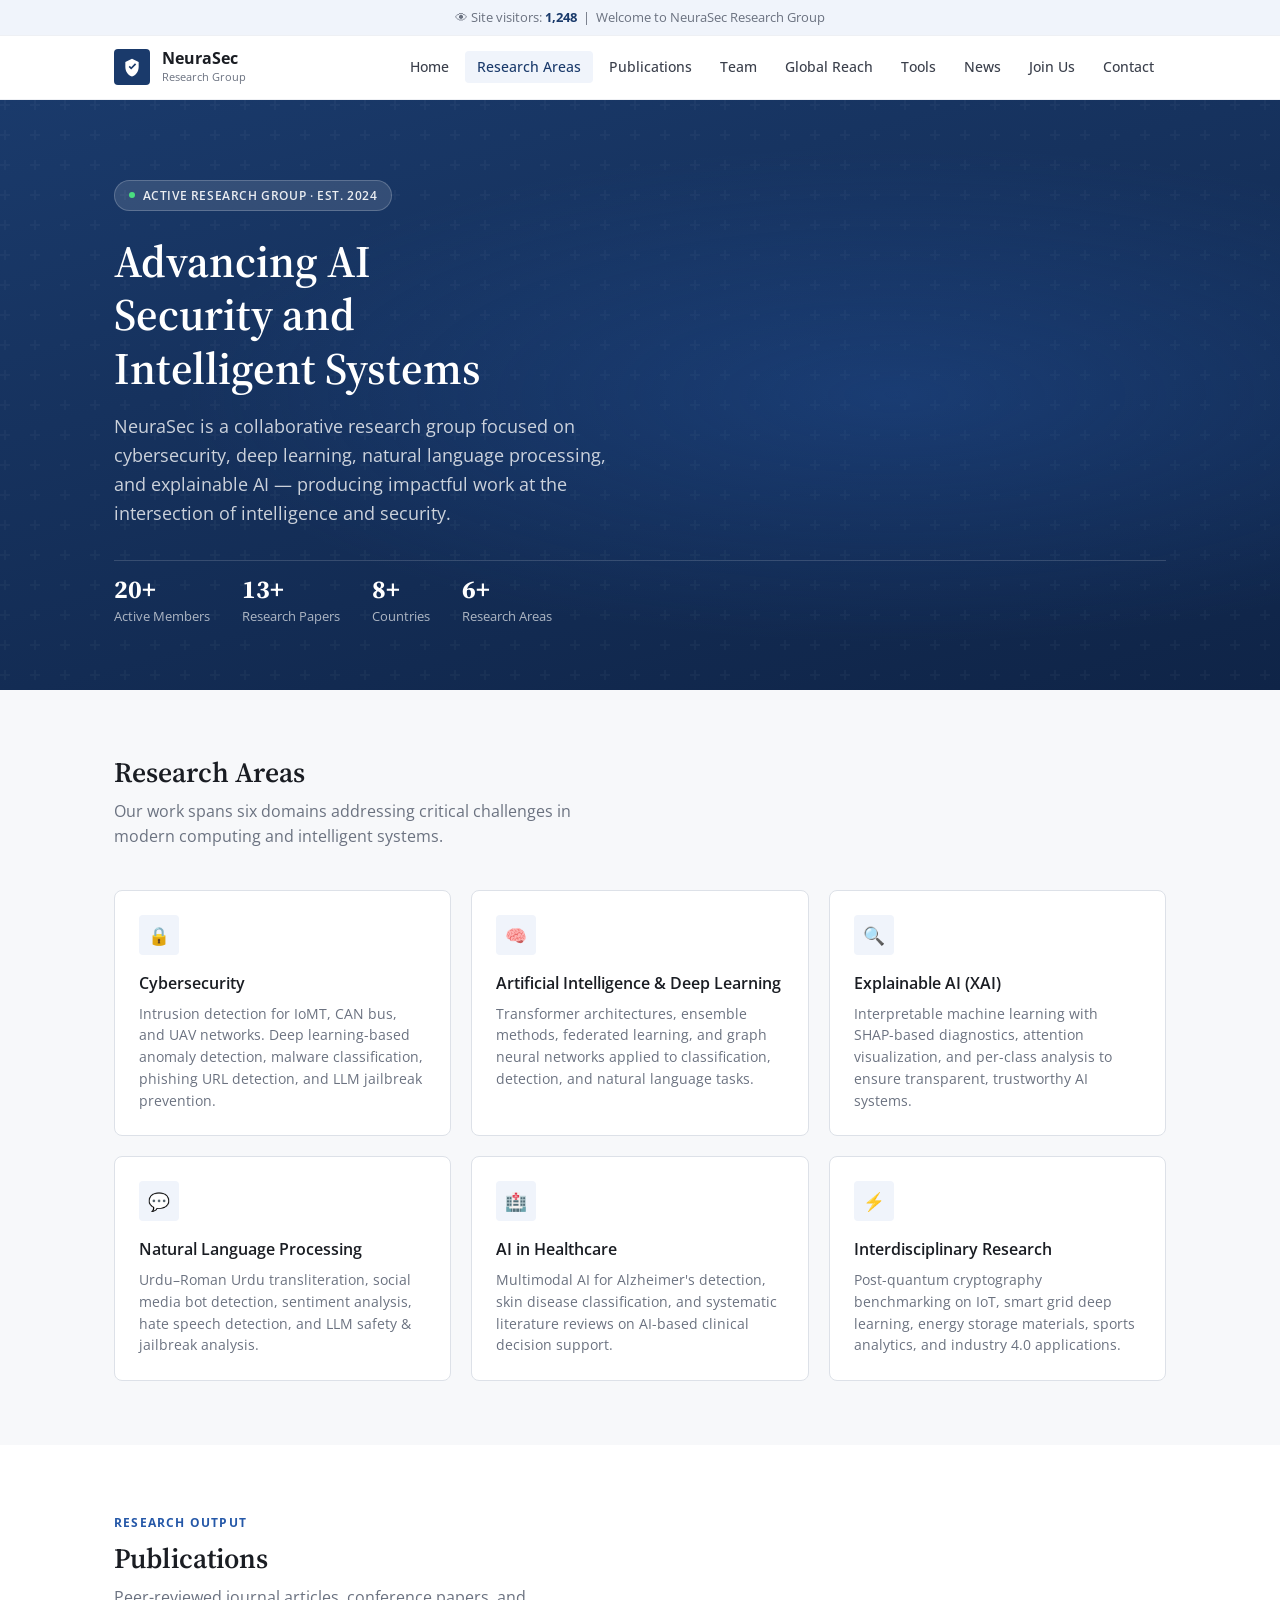
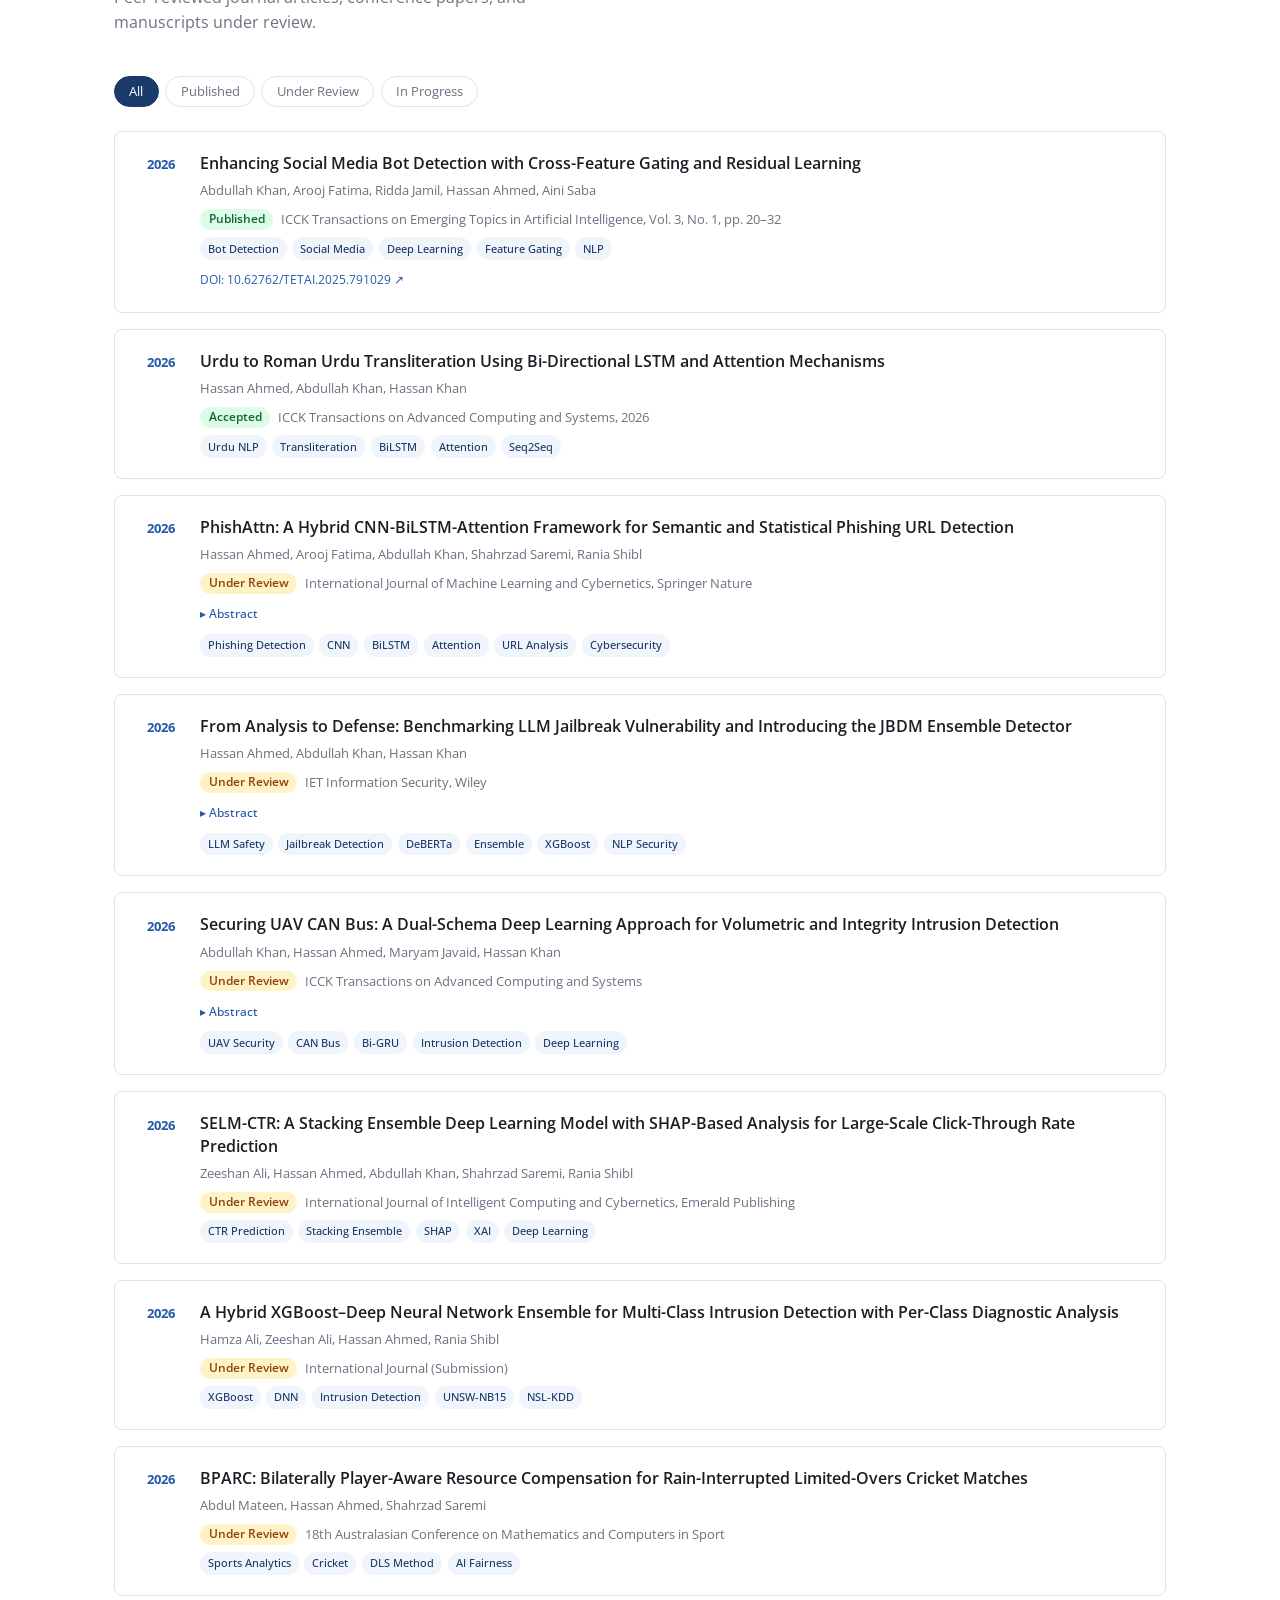
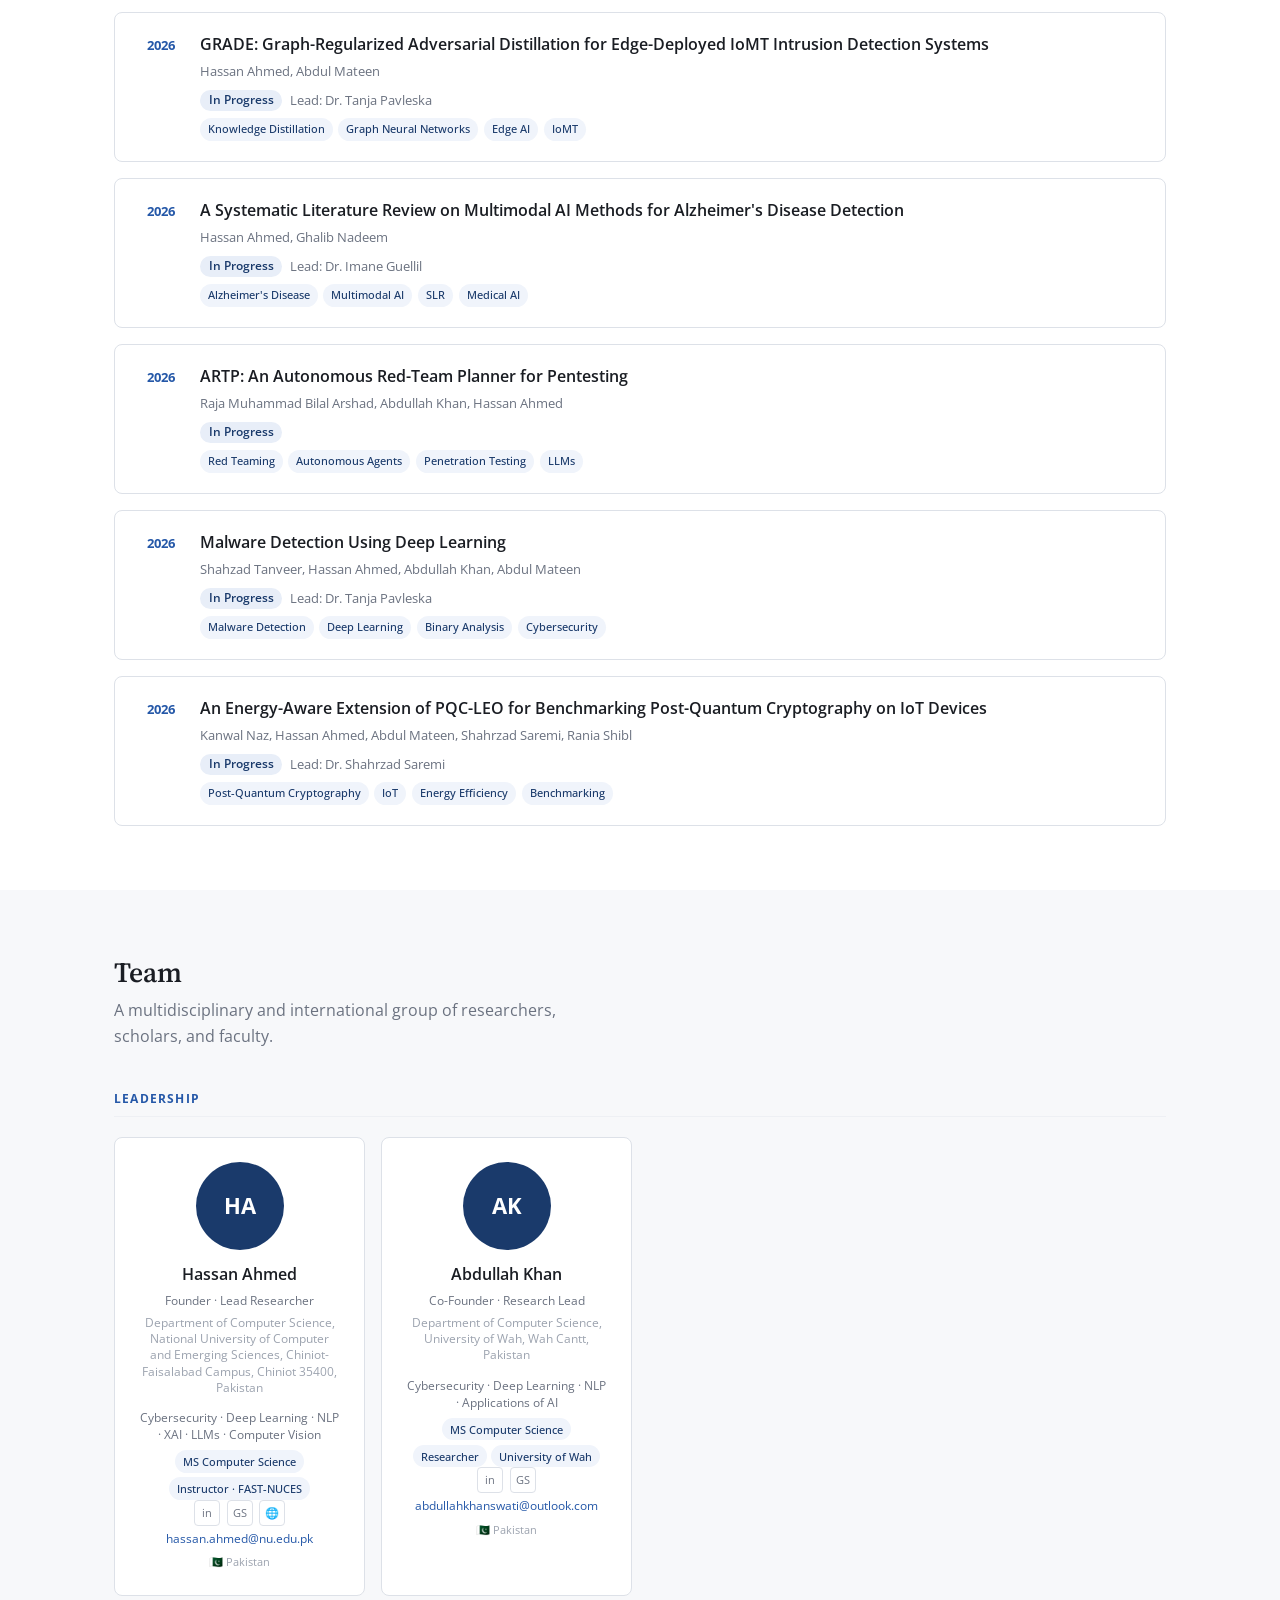
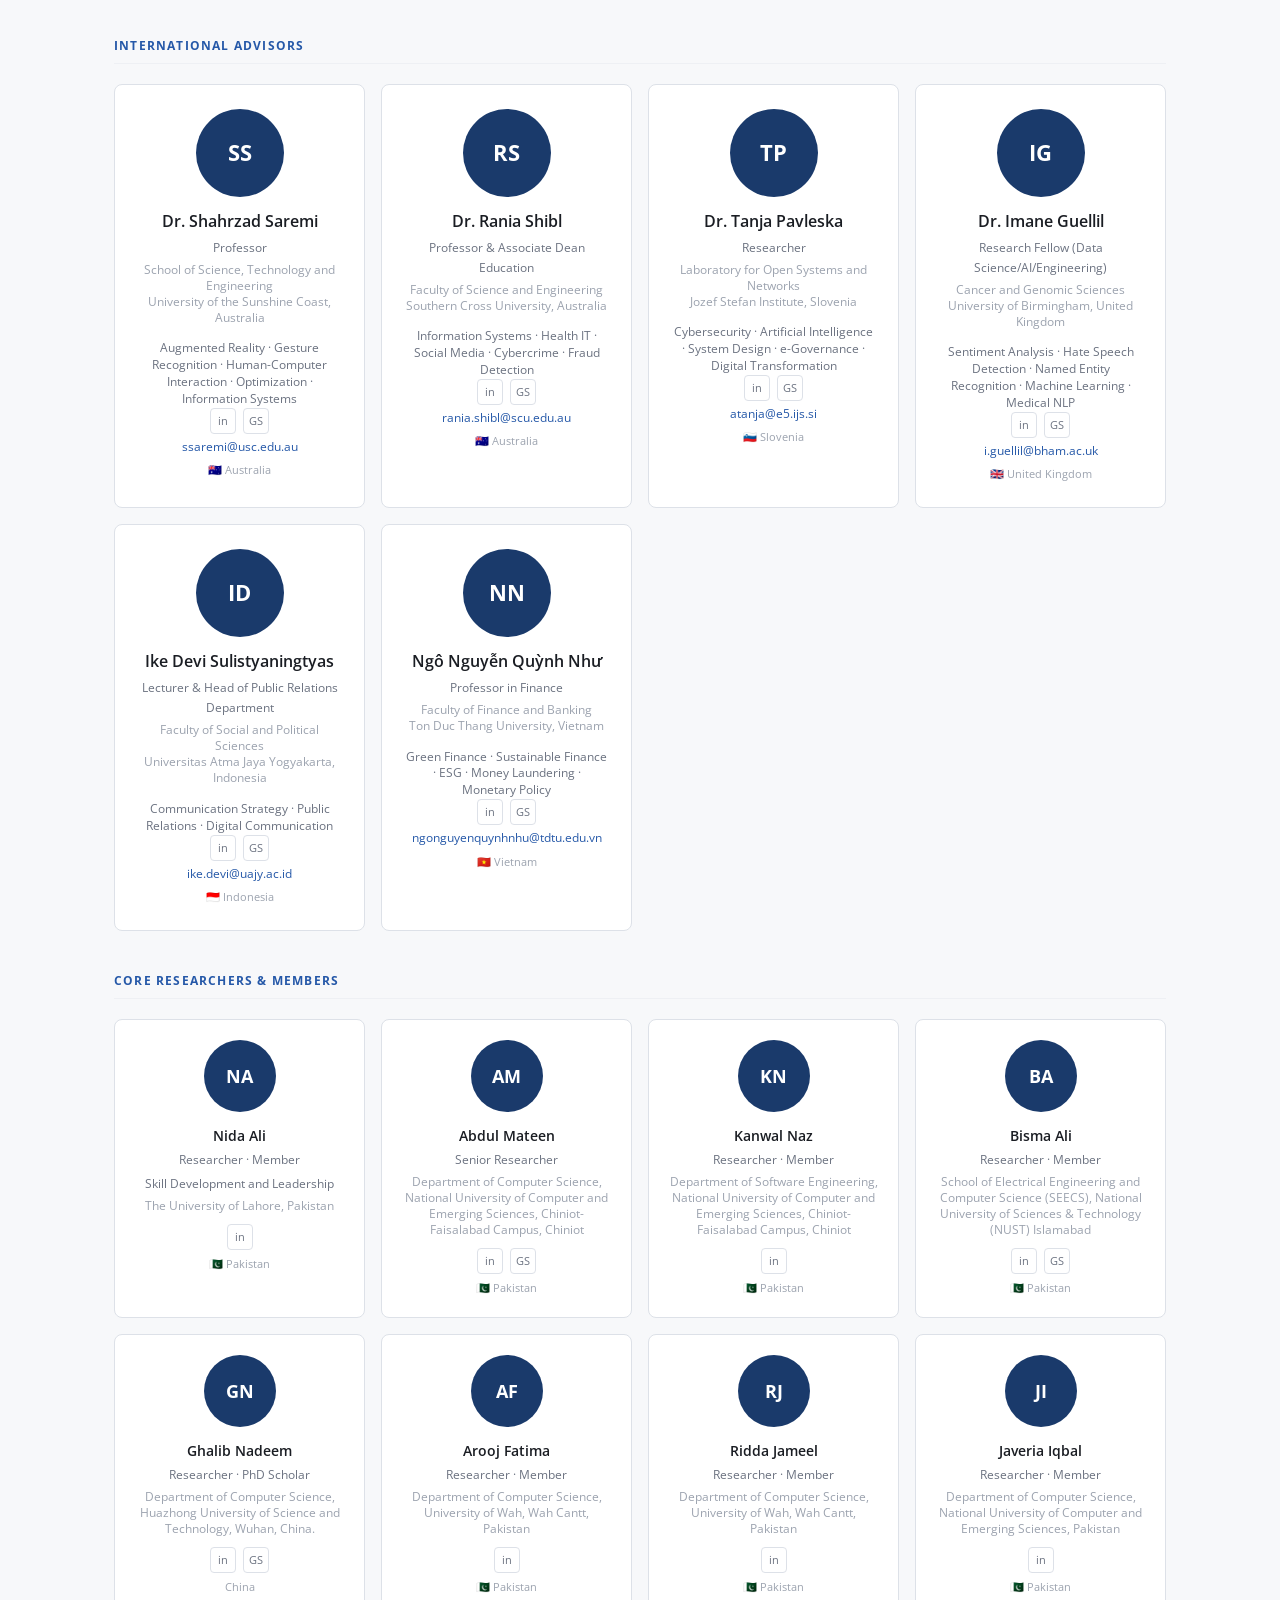
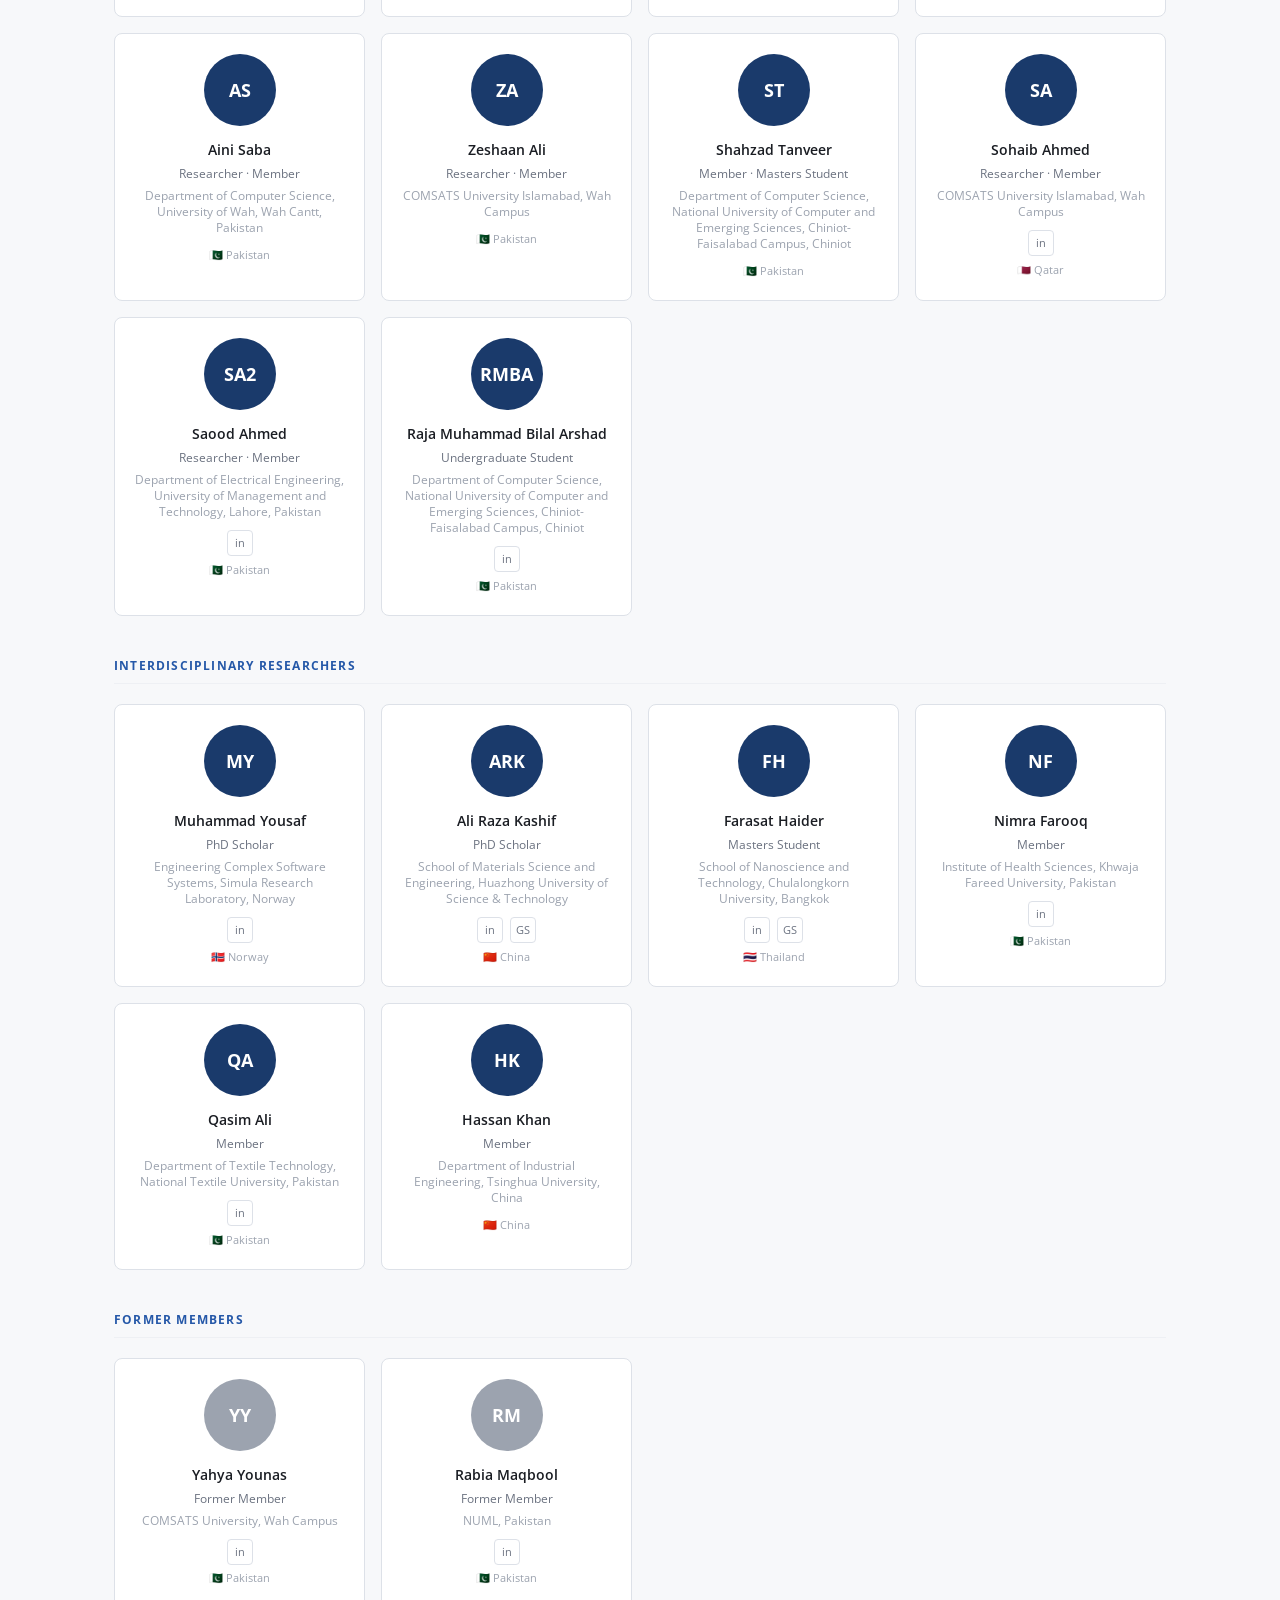
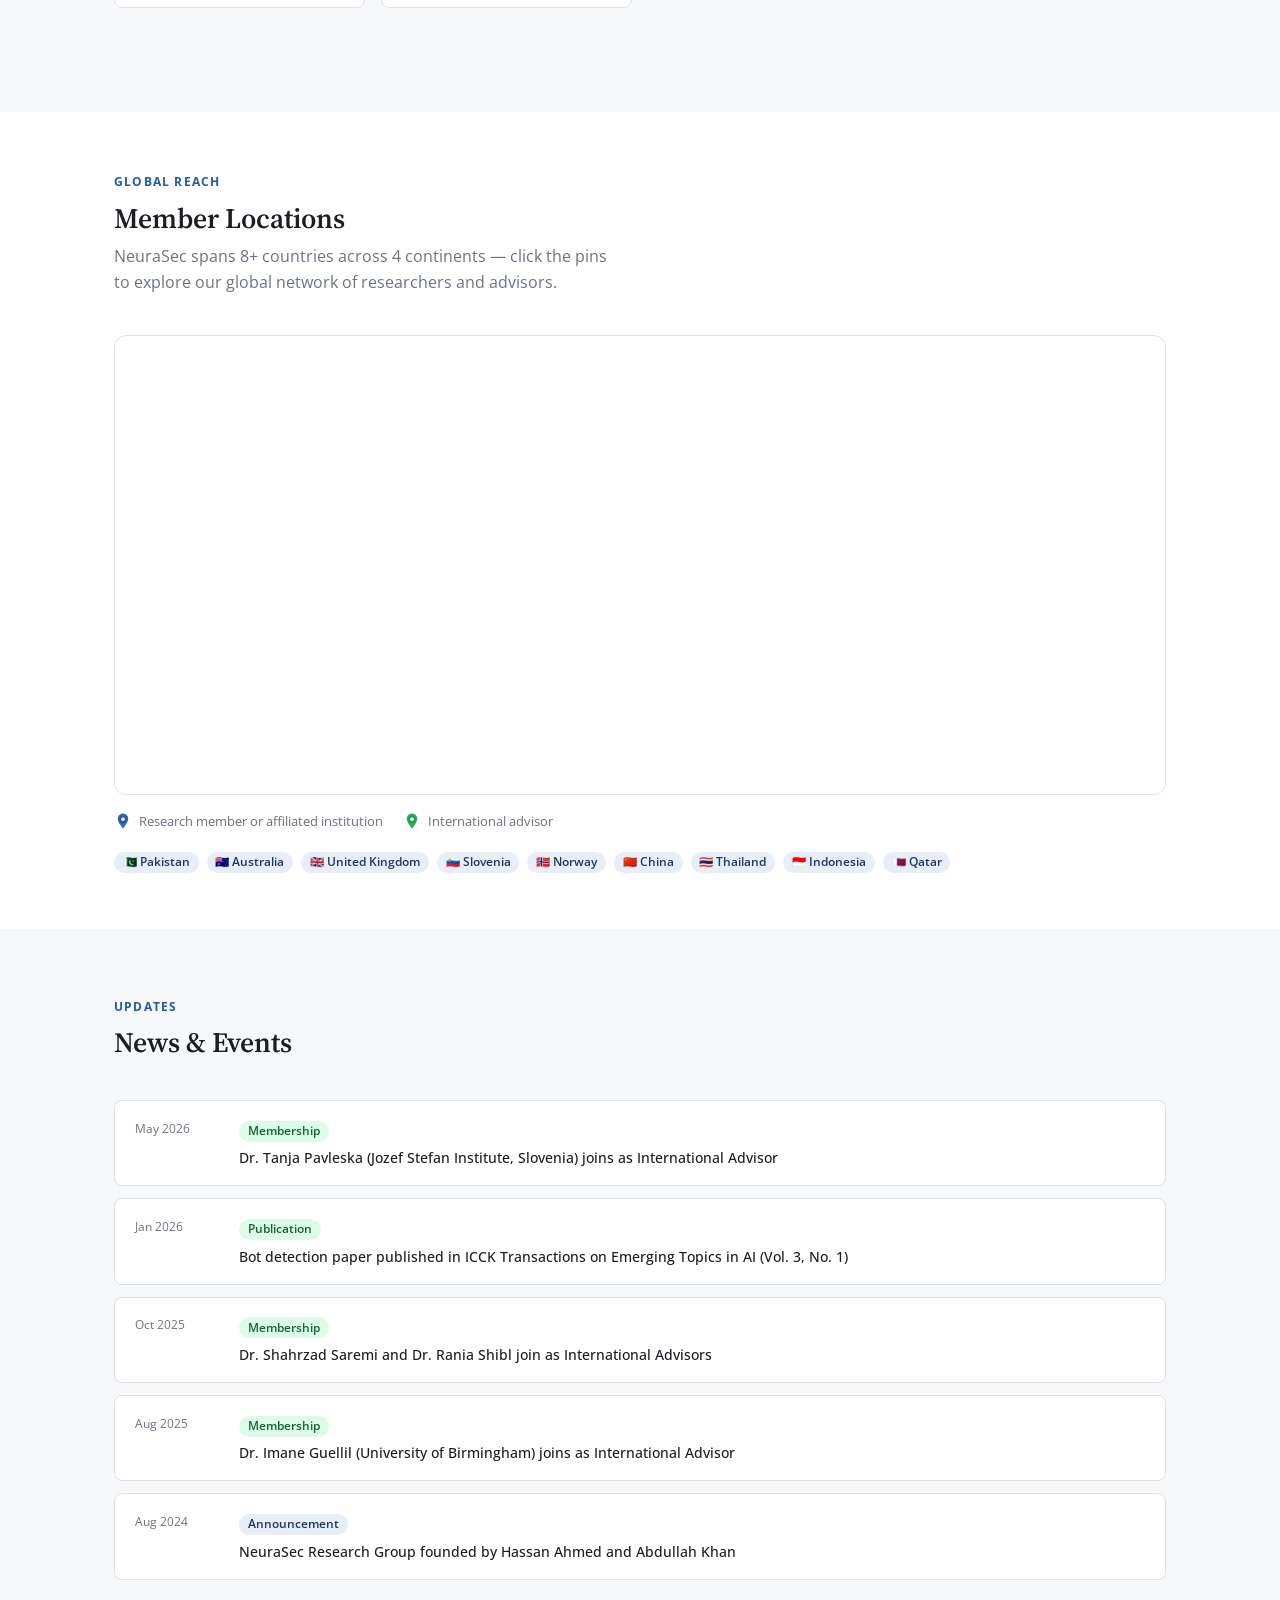
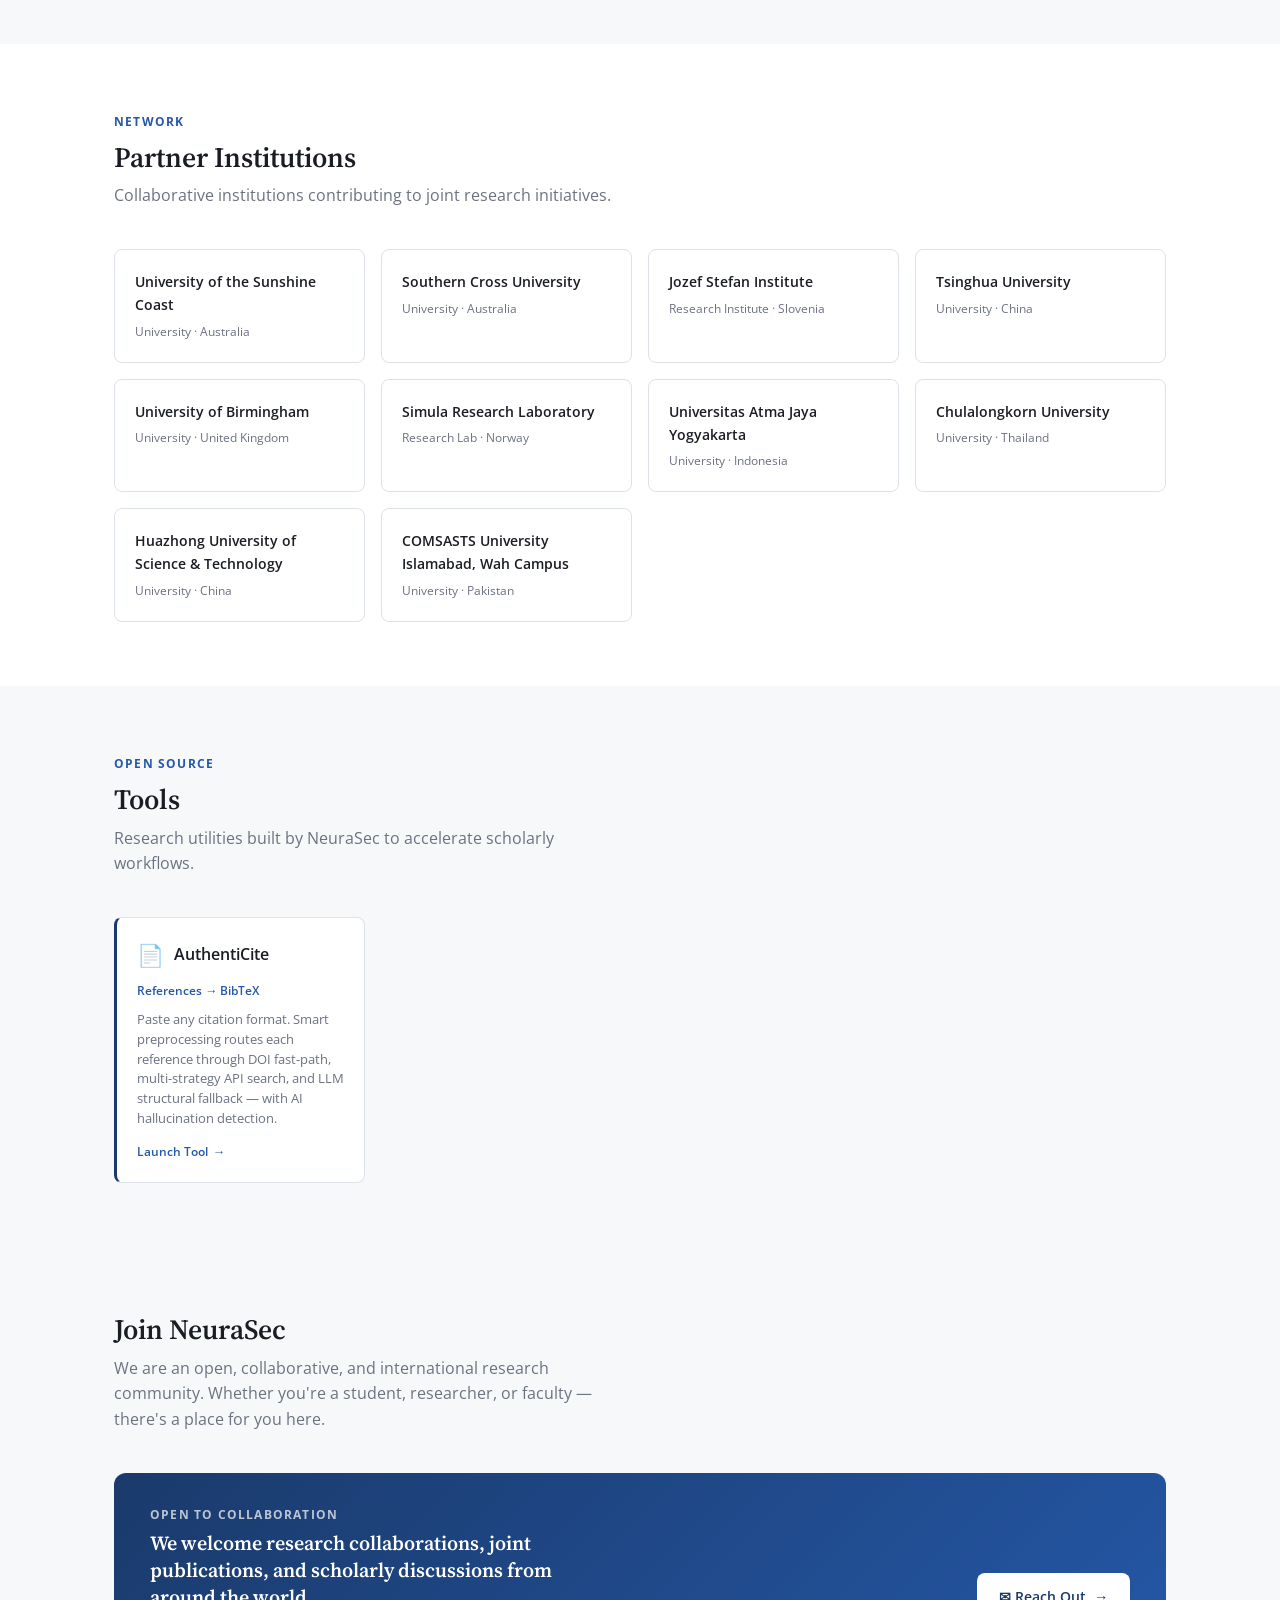
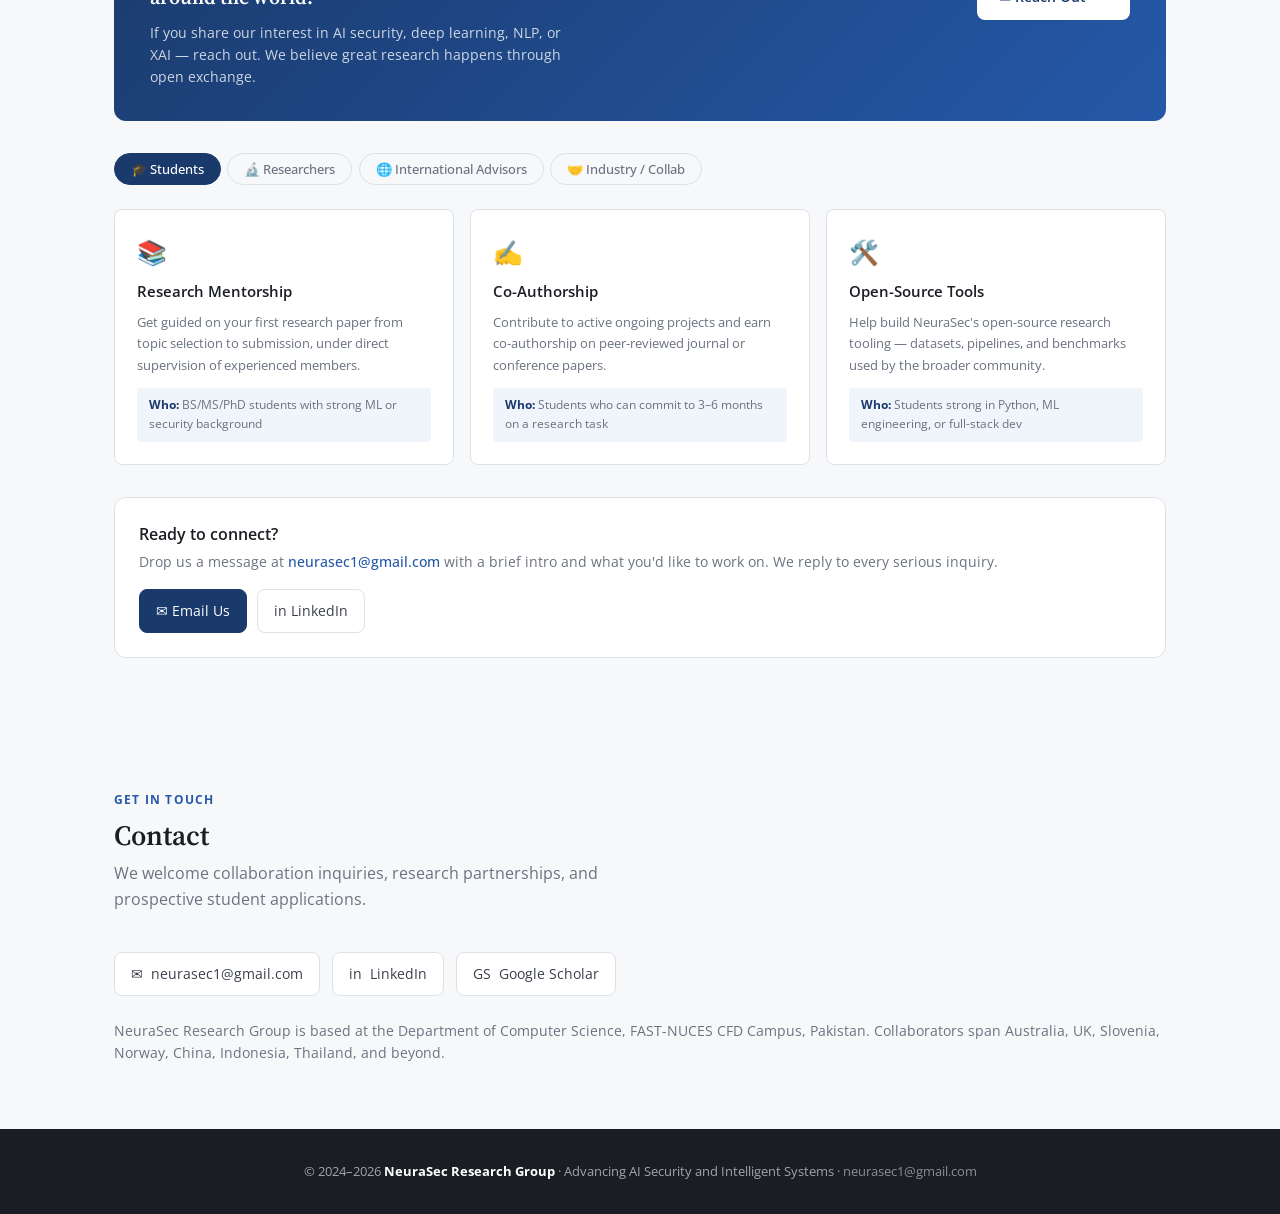
==== commit c173429c: "Update index.html" ====
--- a/index.html
+++ b/index.html
@@ -827,6 +827,8 @@
 		 <div class="member-card__country">🇵🇰 Pakistan</div>
         </article>
 
+		
+
         <article class="member-card" role="listitem">
           <div class="member-card__initials">RJ</div>
           <div class="member-card__name">Ridda Jameel</div>
@@ -840,6 +842,18 @@
 		  <div class="member-card__country">🇵🇰 Pakistan</div>
         </article>
 
+        <article class="member-card" role="listitem">
+          <div class="member-card__initials">JI</div>
+          <div class="member-card__name">Javeria Iqbal</div>
+          <div class="member-card__role">Researcher · Member</div>
+          <div class="member-card__inst">Department of Computer Science, National University of Computer and Emerging Sciences, Pakistan</div>
+         
+          <div class="member-card__links">
+            <a href="https://www.linkedin.com/in/jav530/" target="_blank" rel="noopener" title="LinkedIn">in</a>
+          </div>
+		  
+		 <div class="member-card__country">🇵🇰 Pakistan</div>
+        </article>
 
 
         <article class="member-card" role="listitem">
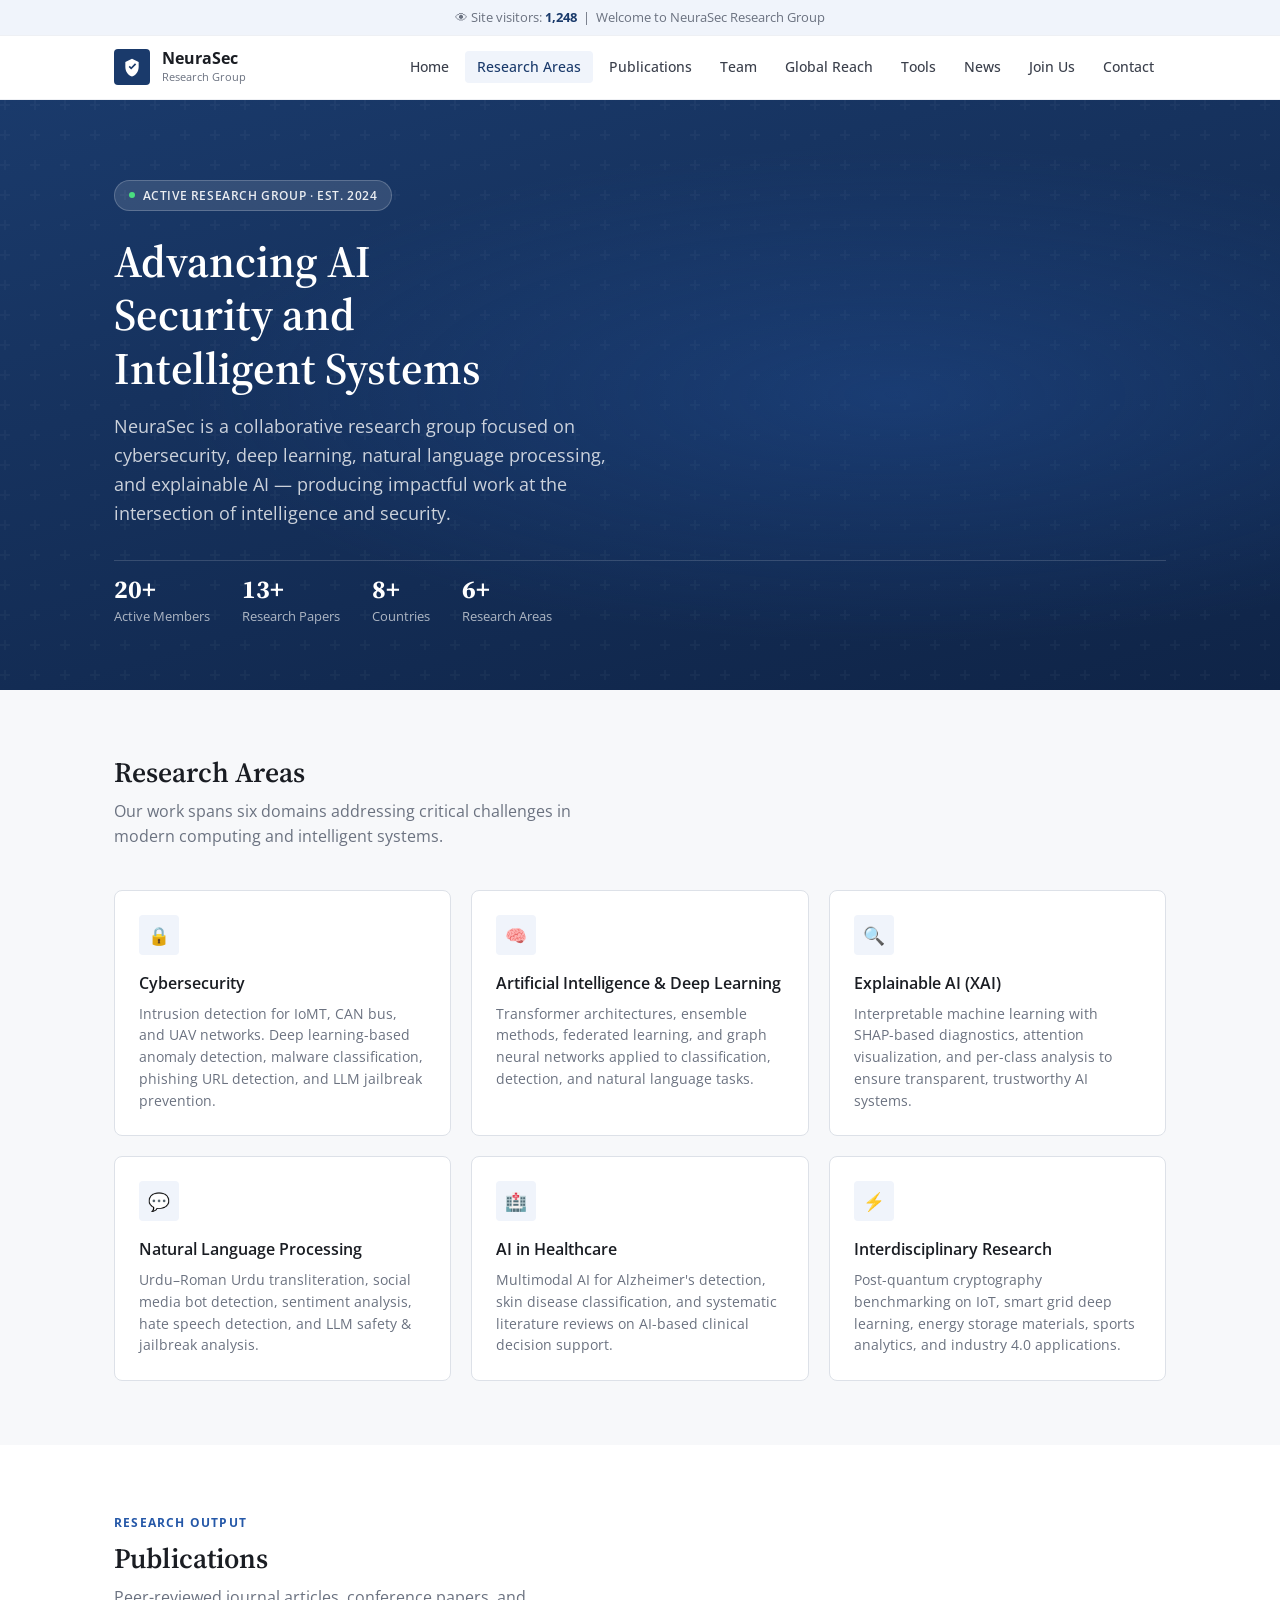
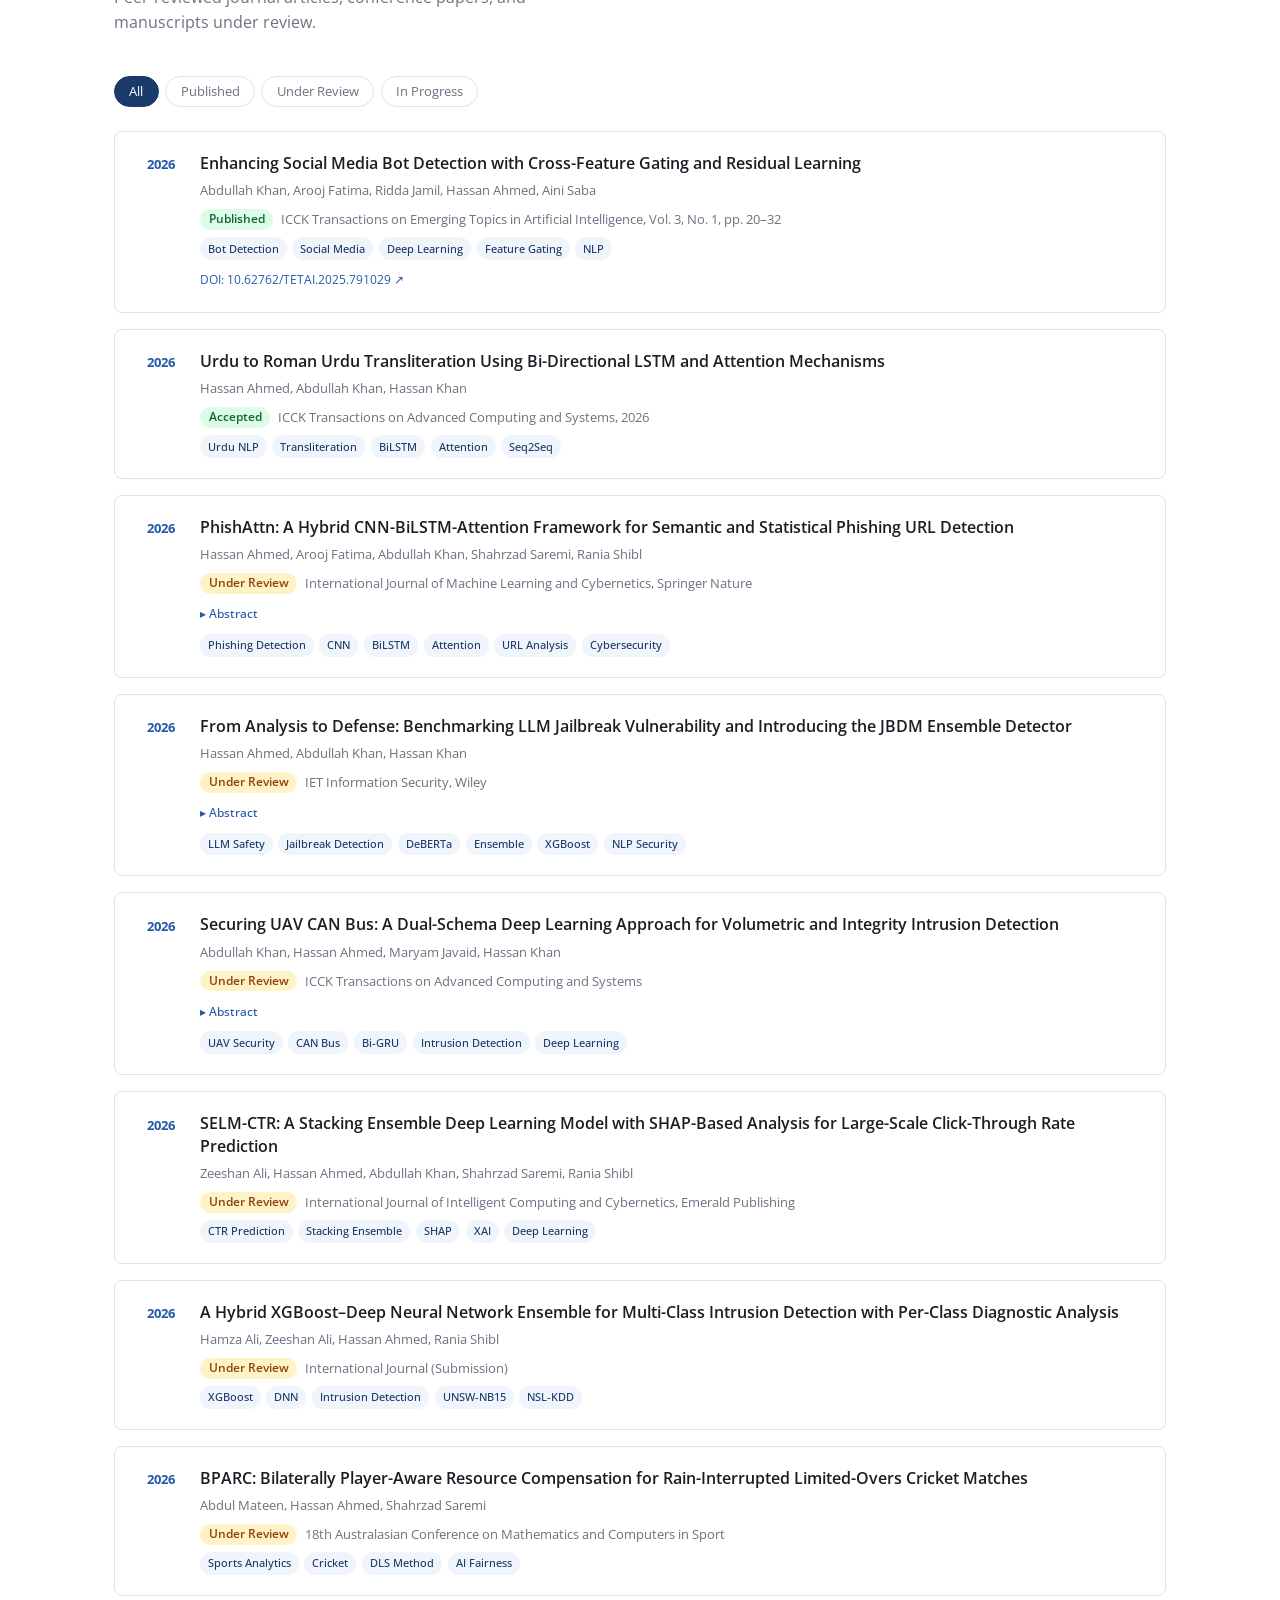
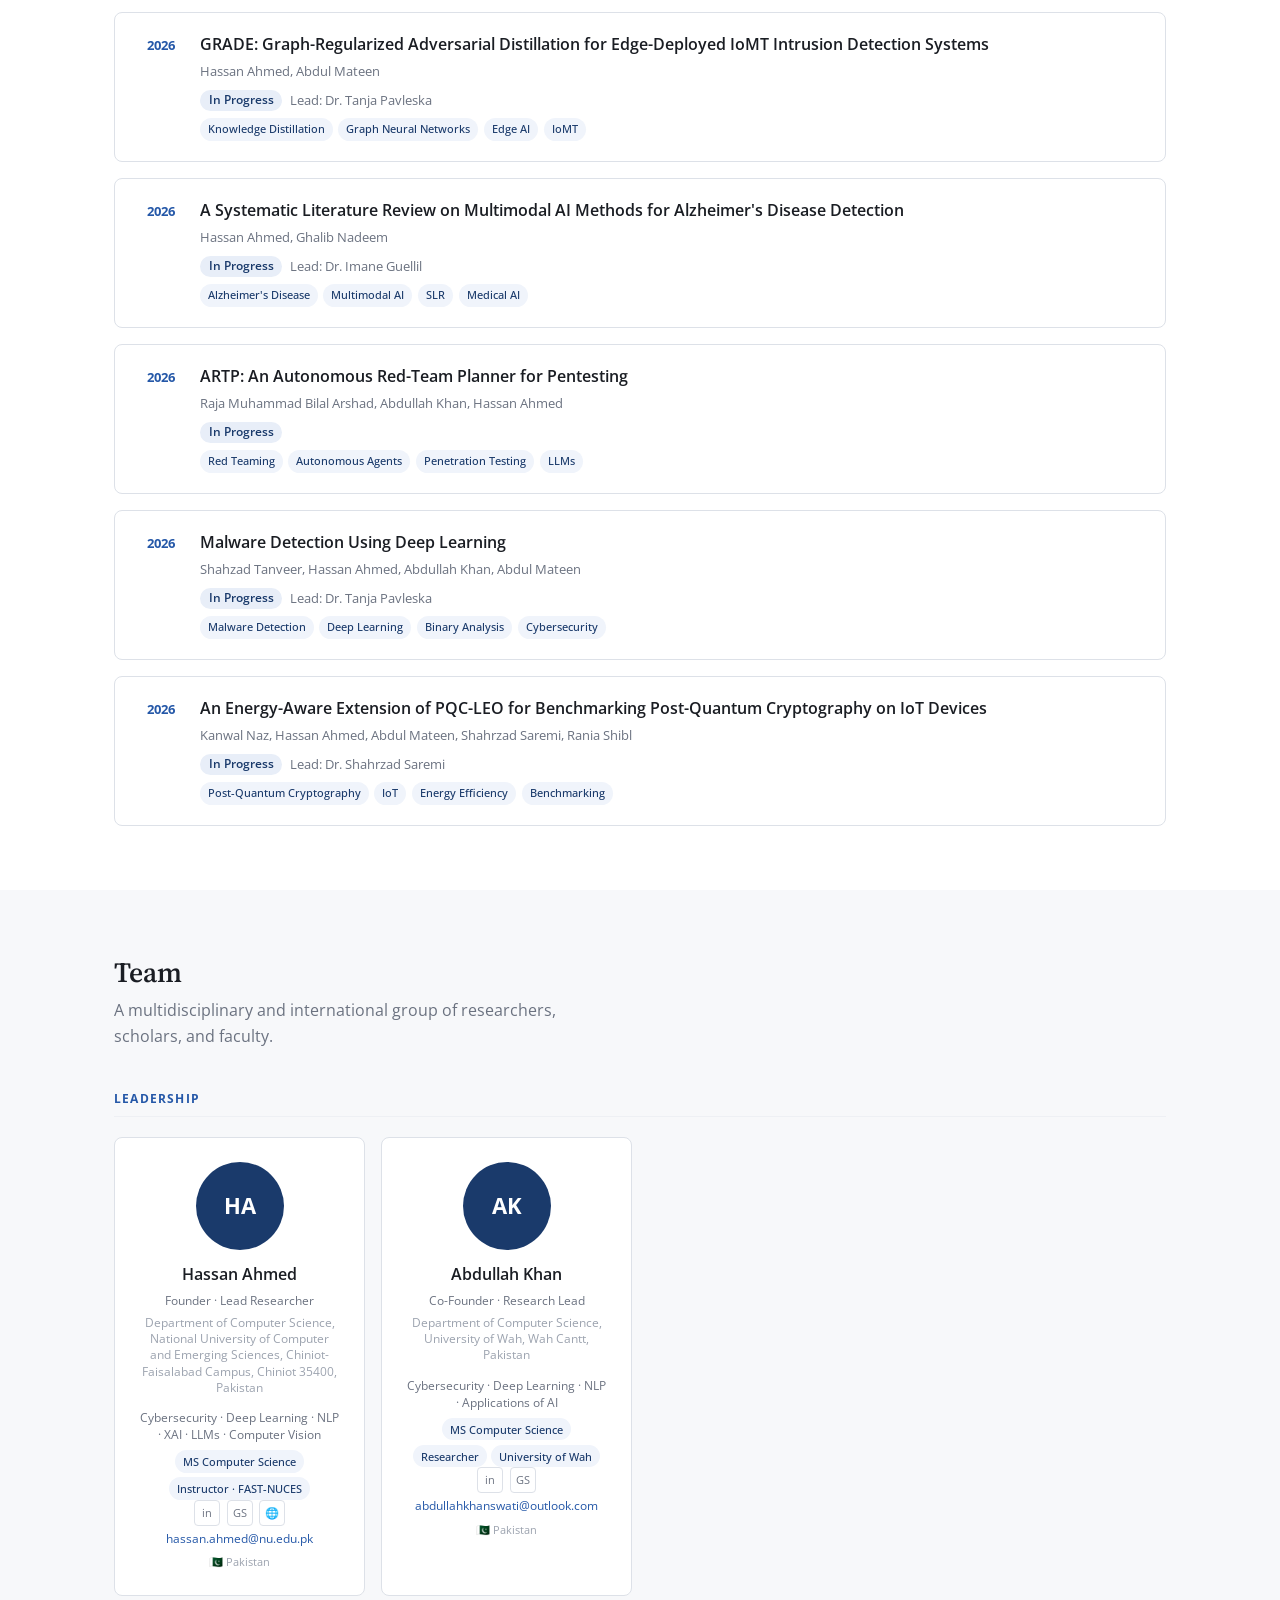
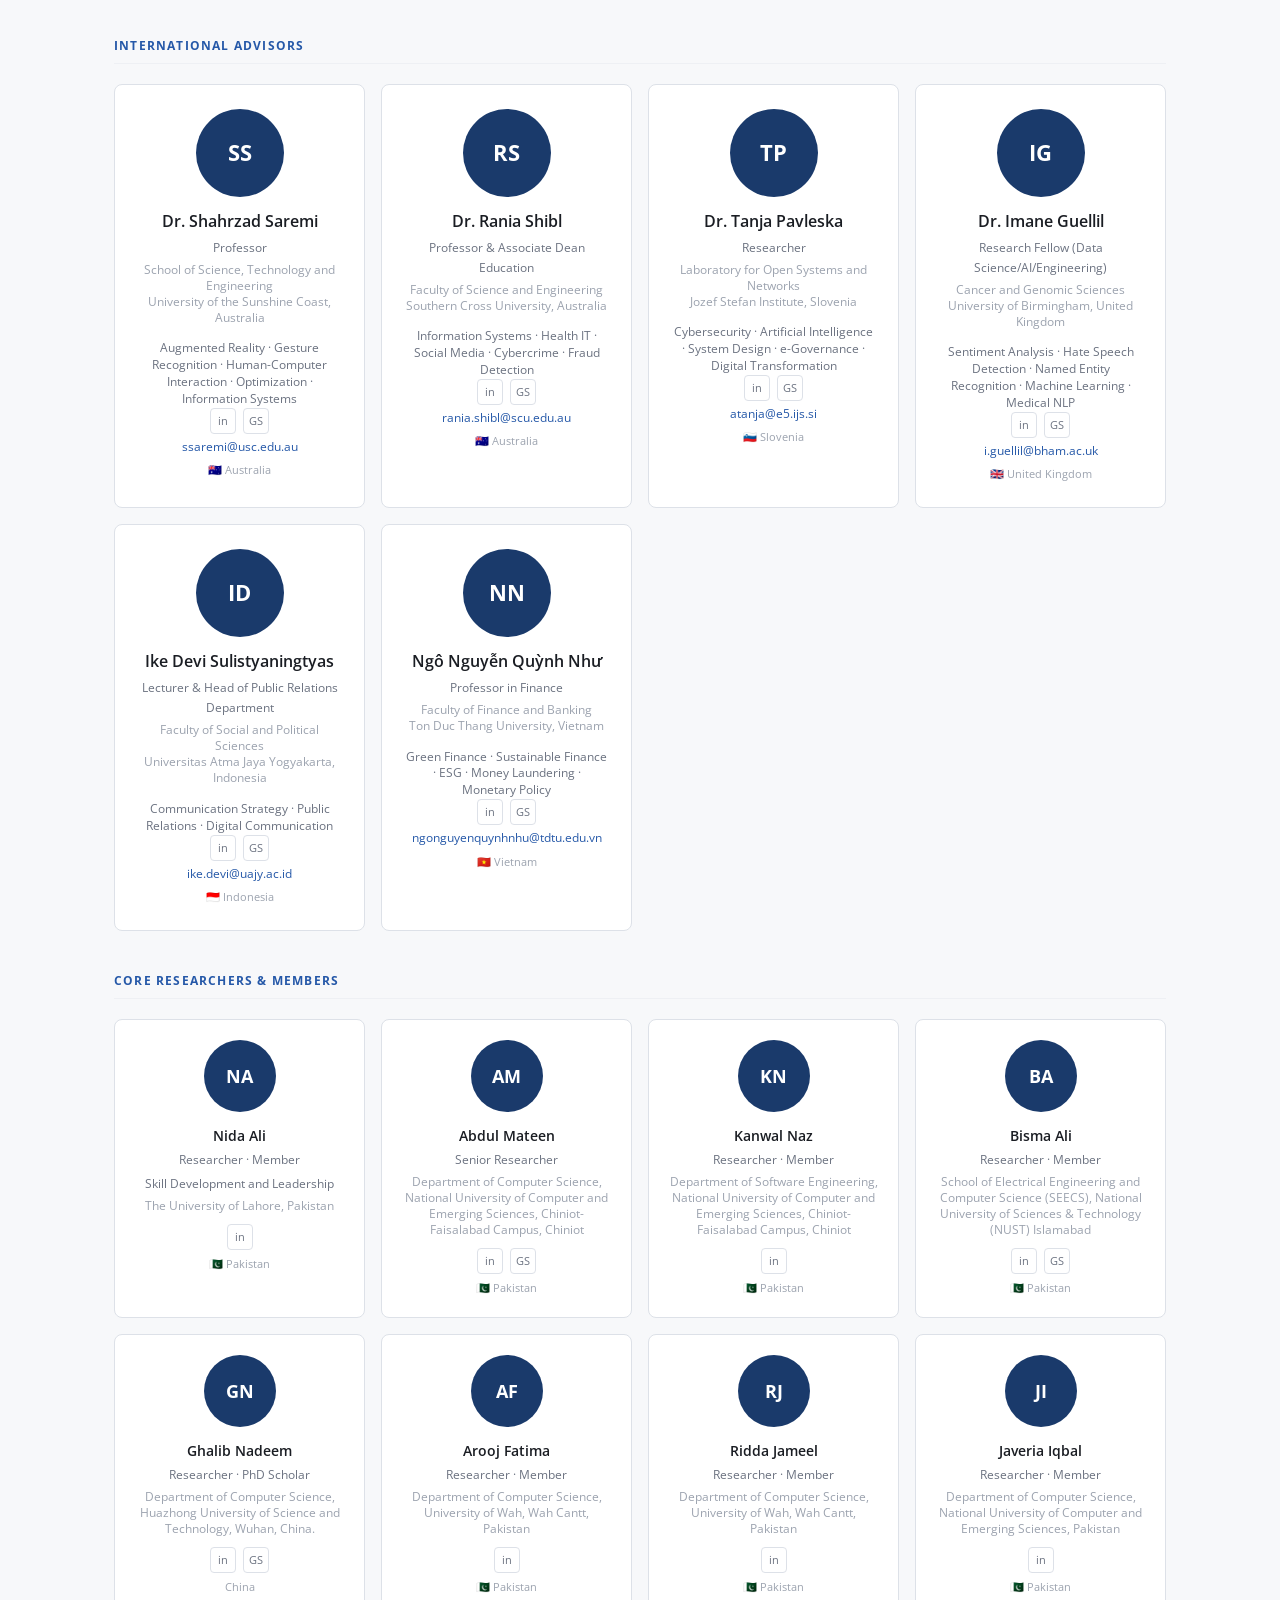
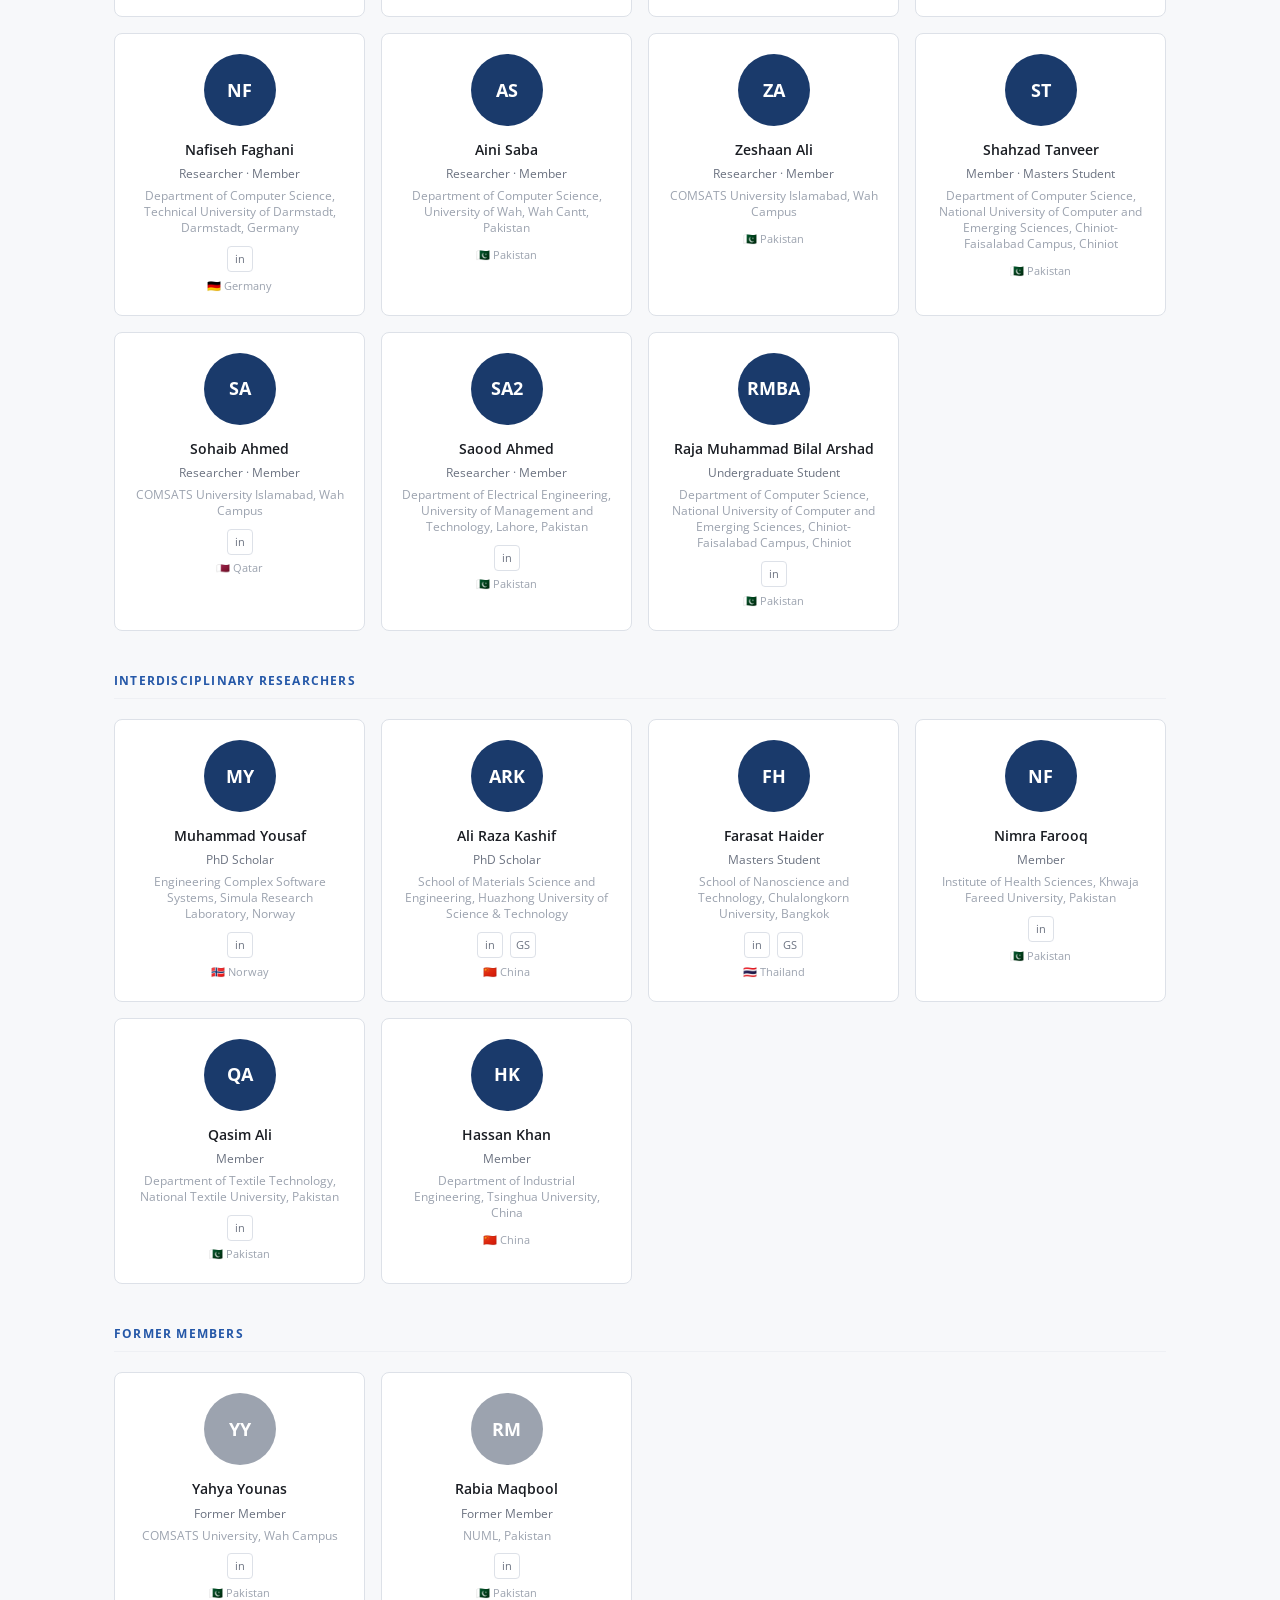
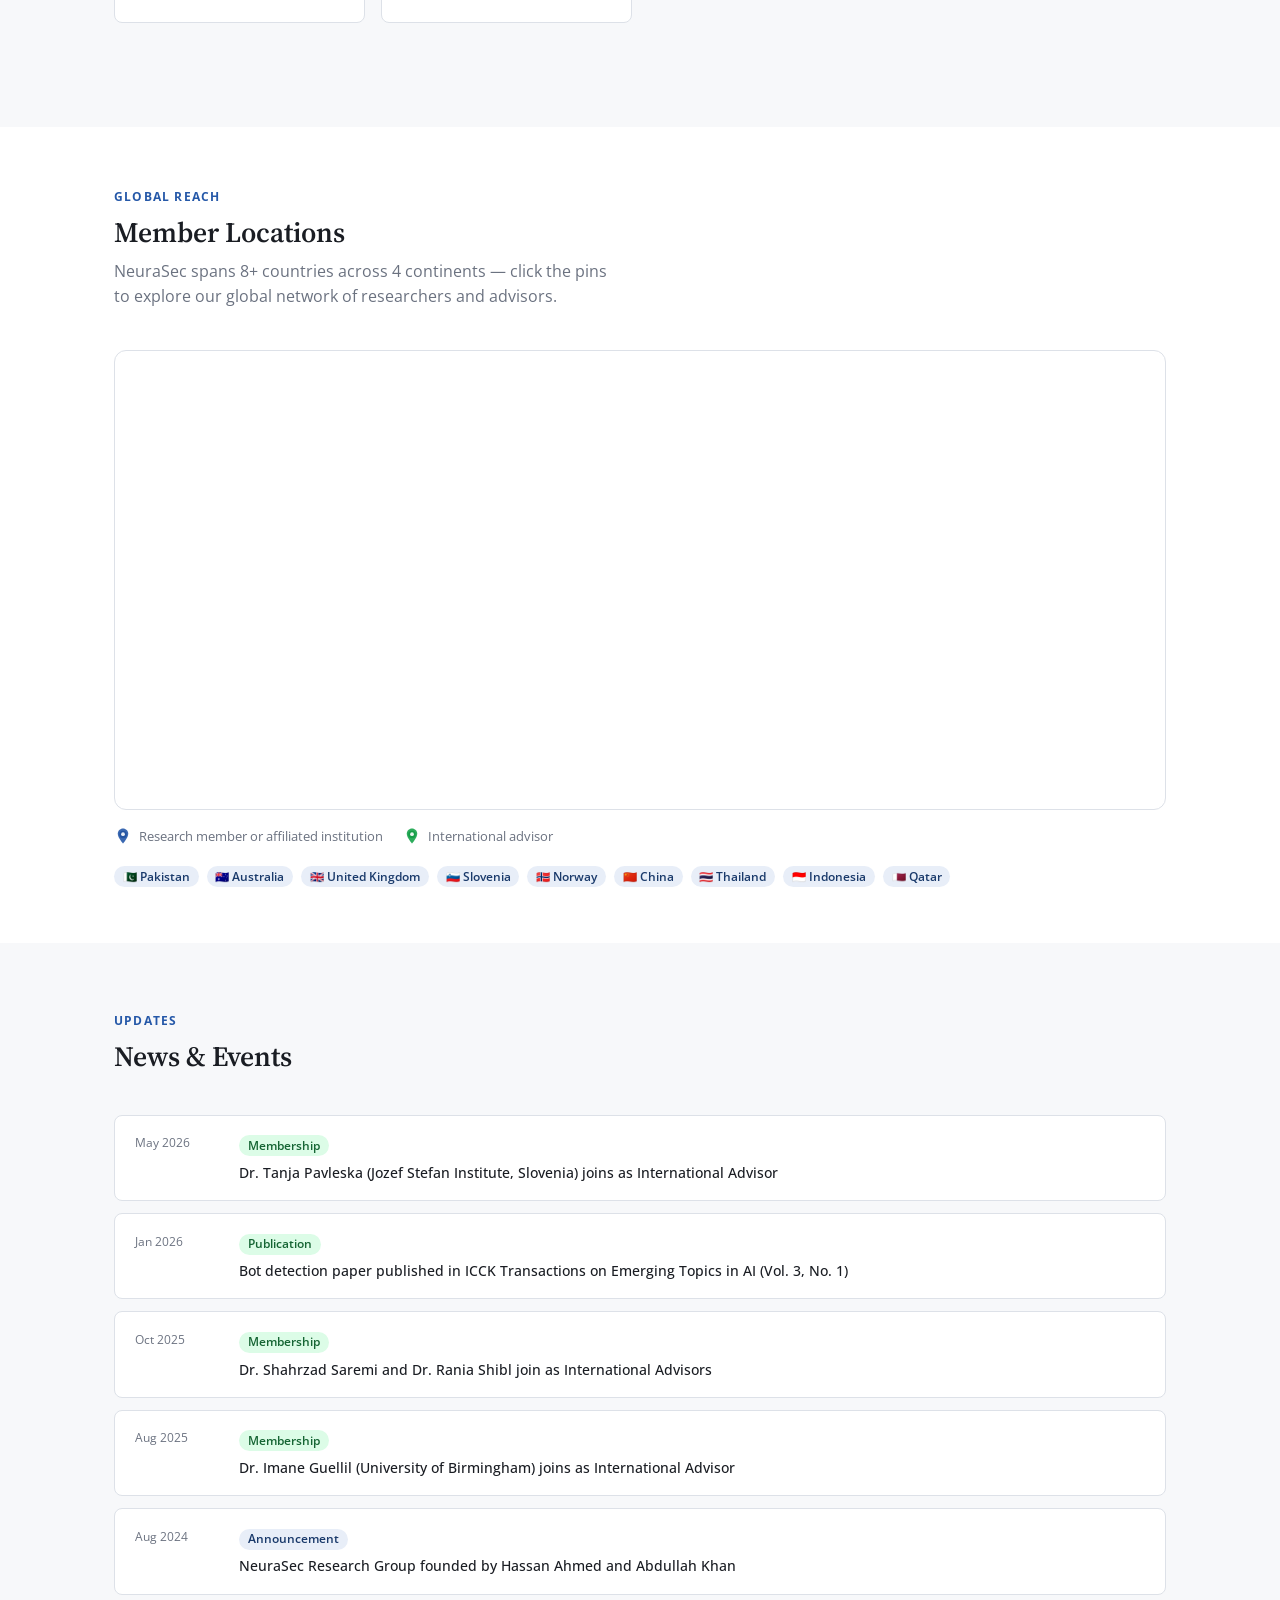
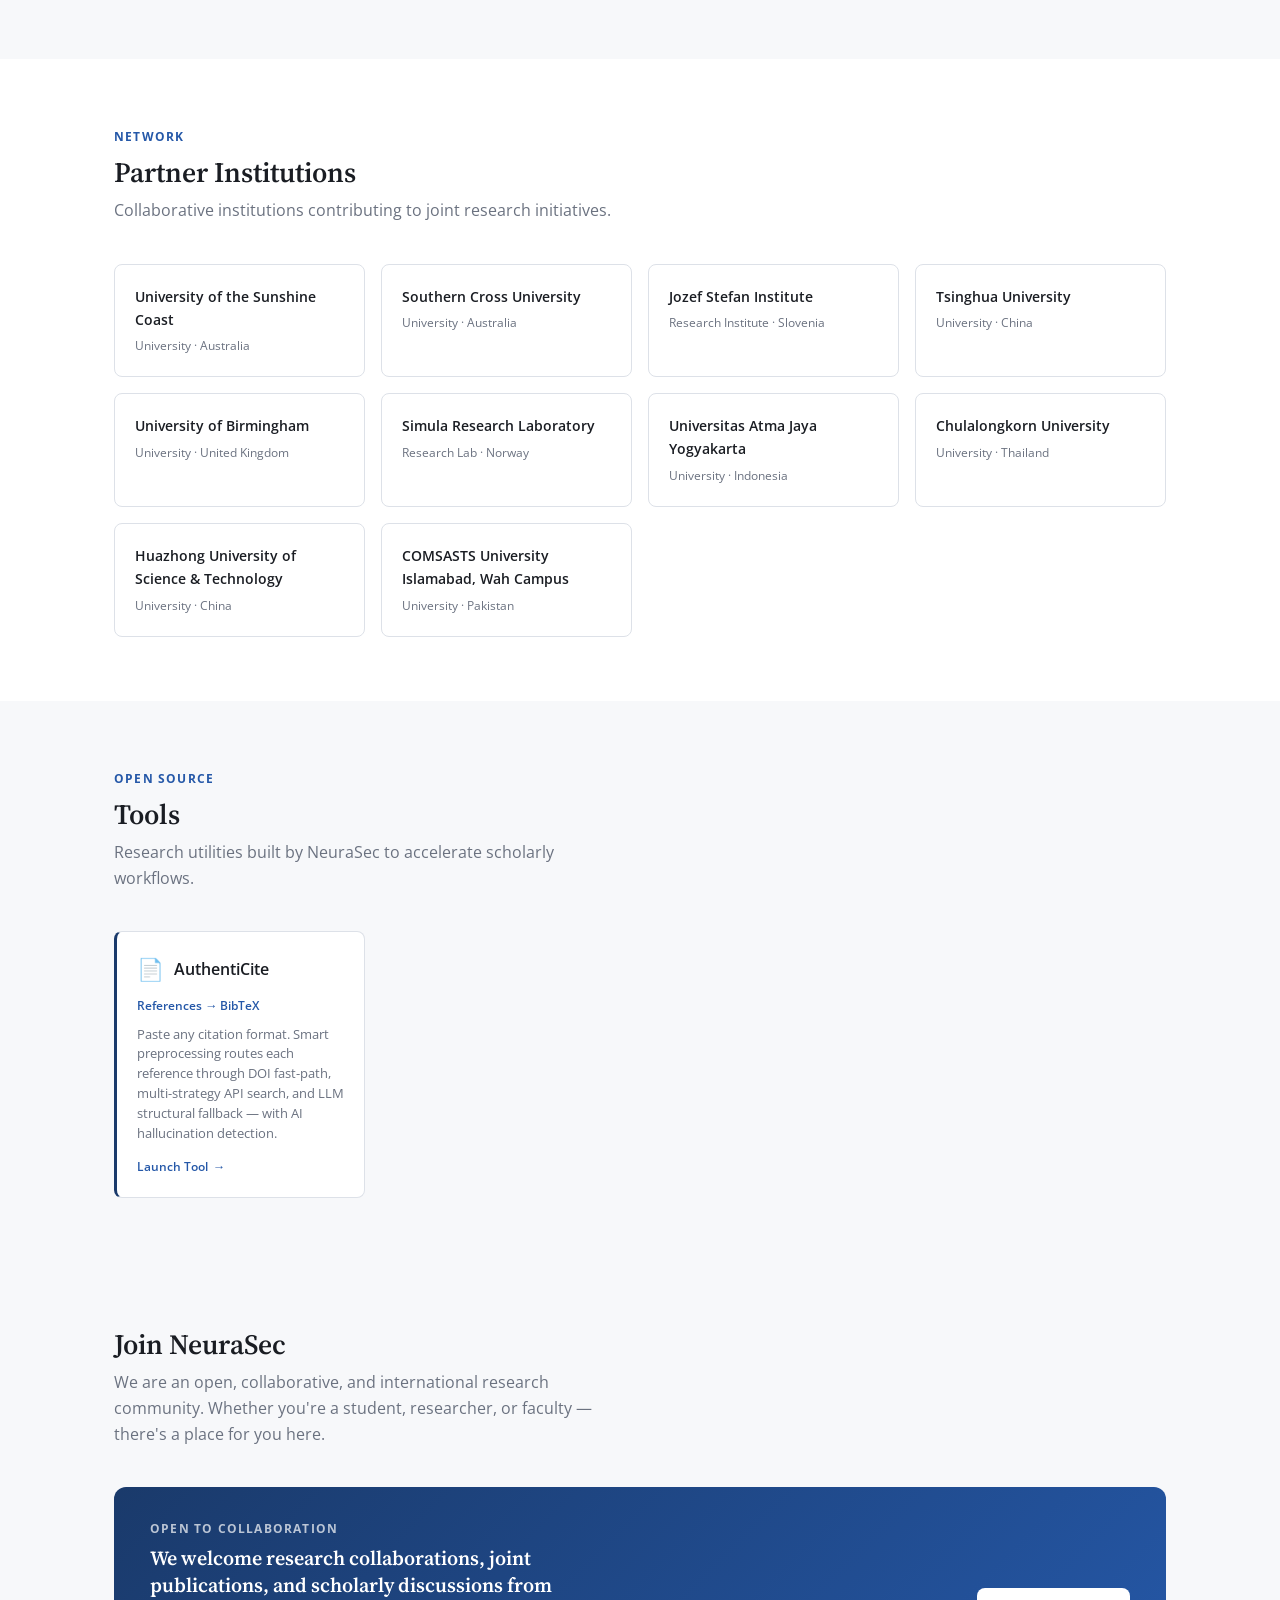
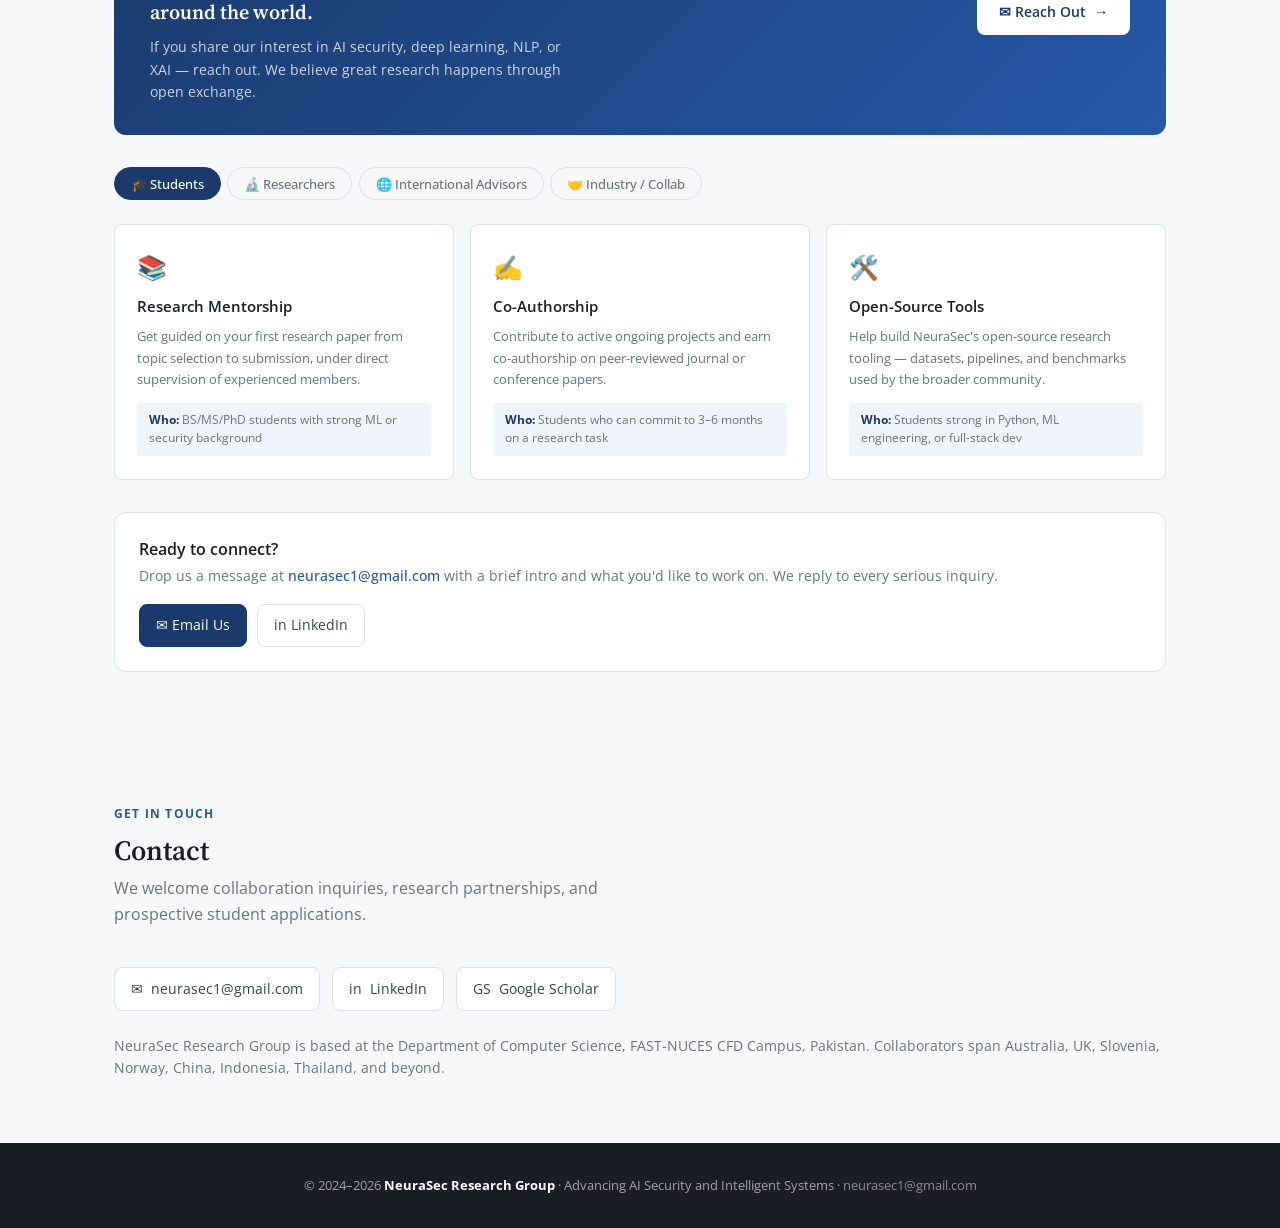
==== commit 19ab3baf: "Update index.html" ====
--- a/index.html
+++ b/index.html
@@ -855,6 +855,19 @@
 		 <div class="member-card__country">🇵🇰 Pakistan</div>
         </article>
 
+		  <article class="member-card" role="listitem">
+  <div class="member-card__initials">NF</div>
+  <div class="member-card__name">Nafiseh Faghani</div>
+  <div class="member-card__role">Researcher · Member</div>
+  <div class="member-card__inst">Department of Computer Science, Technical University of Darmstadt, Darmstadt, Germany</div>
+
+  <div class="member-card__links">
+    <a href="https://www.linkedin.com/in/nafise-faghani/" target="_blank" rel="noopener" title="LinkedIn">in</a>
+  </div>
+
+  <div class="member-card__country">🇩🇪 Germany</div>
+</article>
+		  
 
         <article class="member-card" role="listitem">
           <div class="member-card__initials">AS</div>
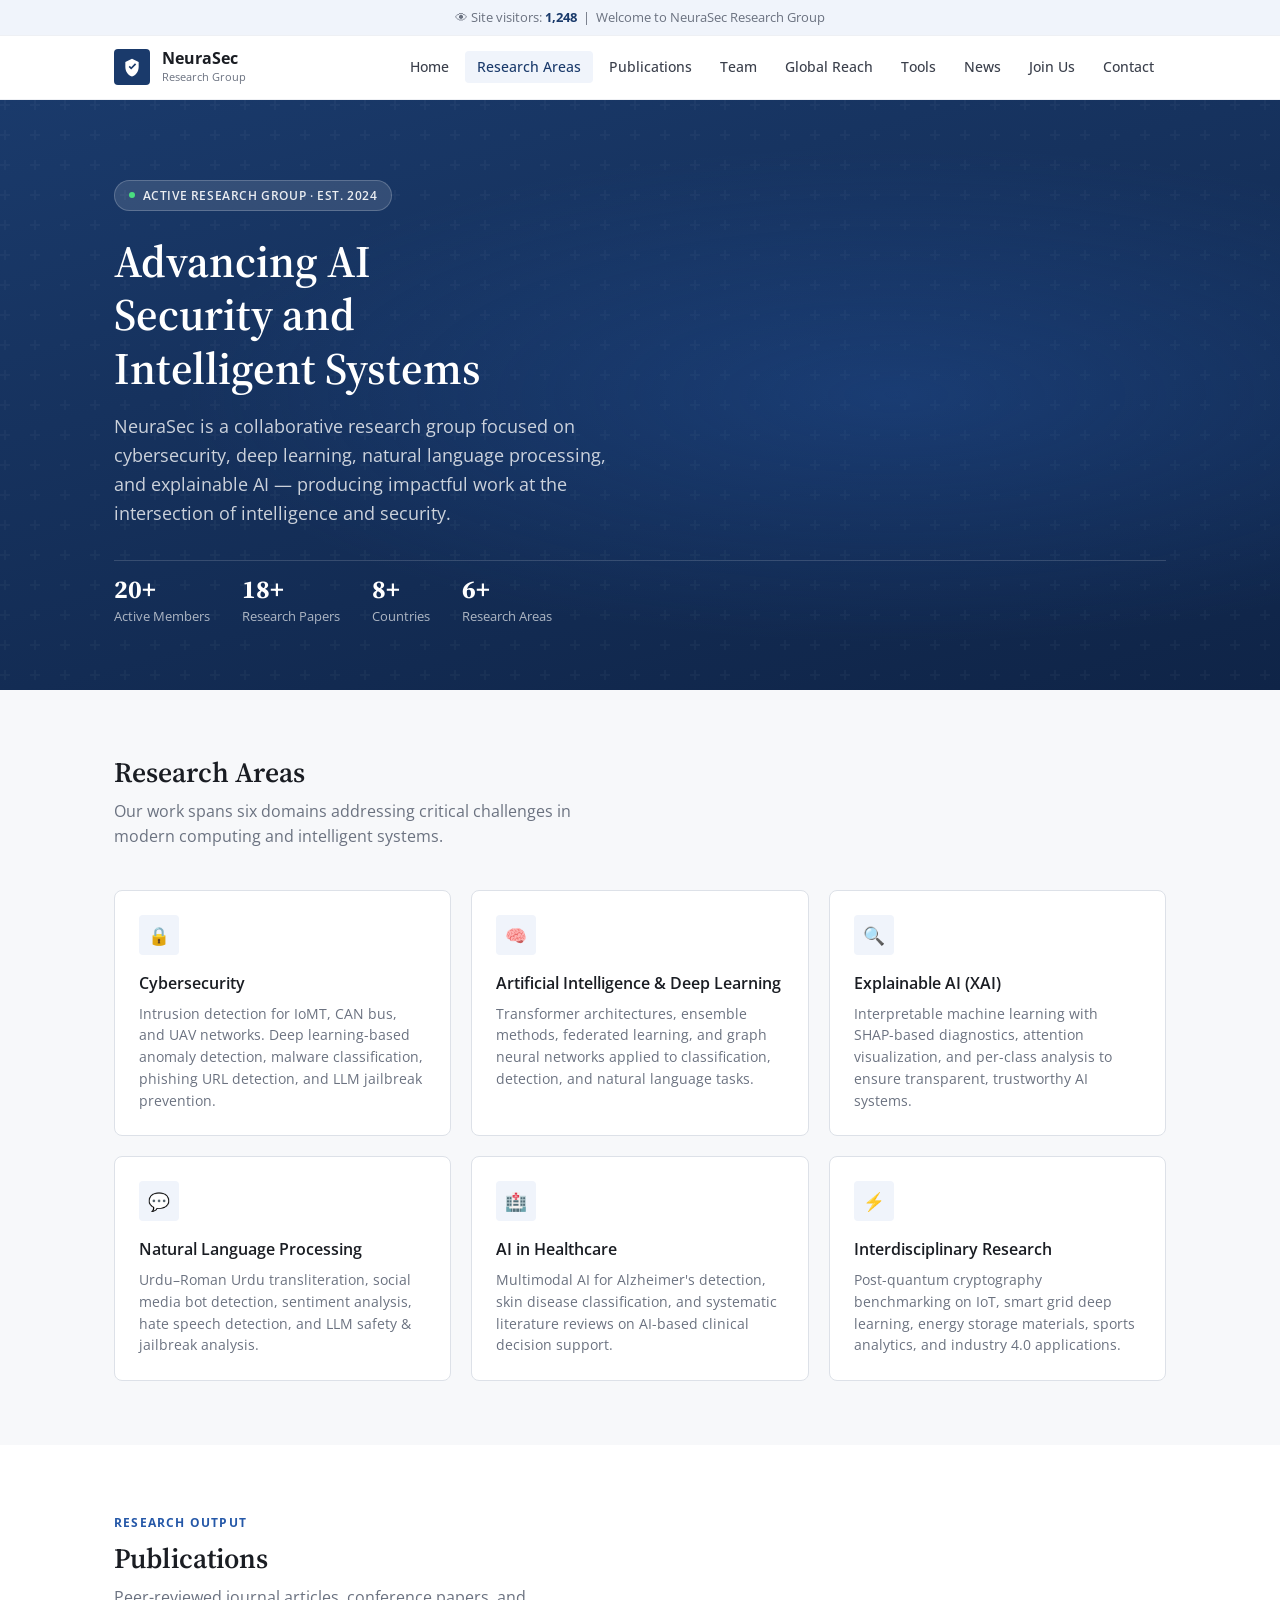
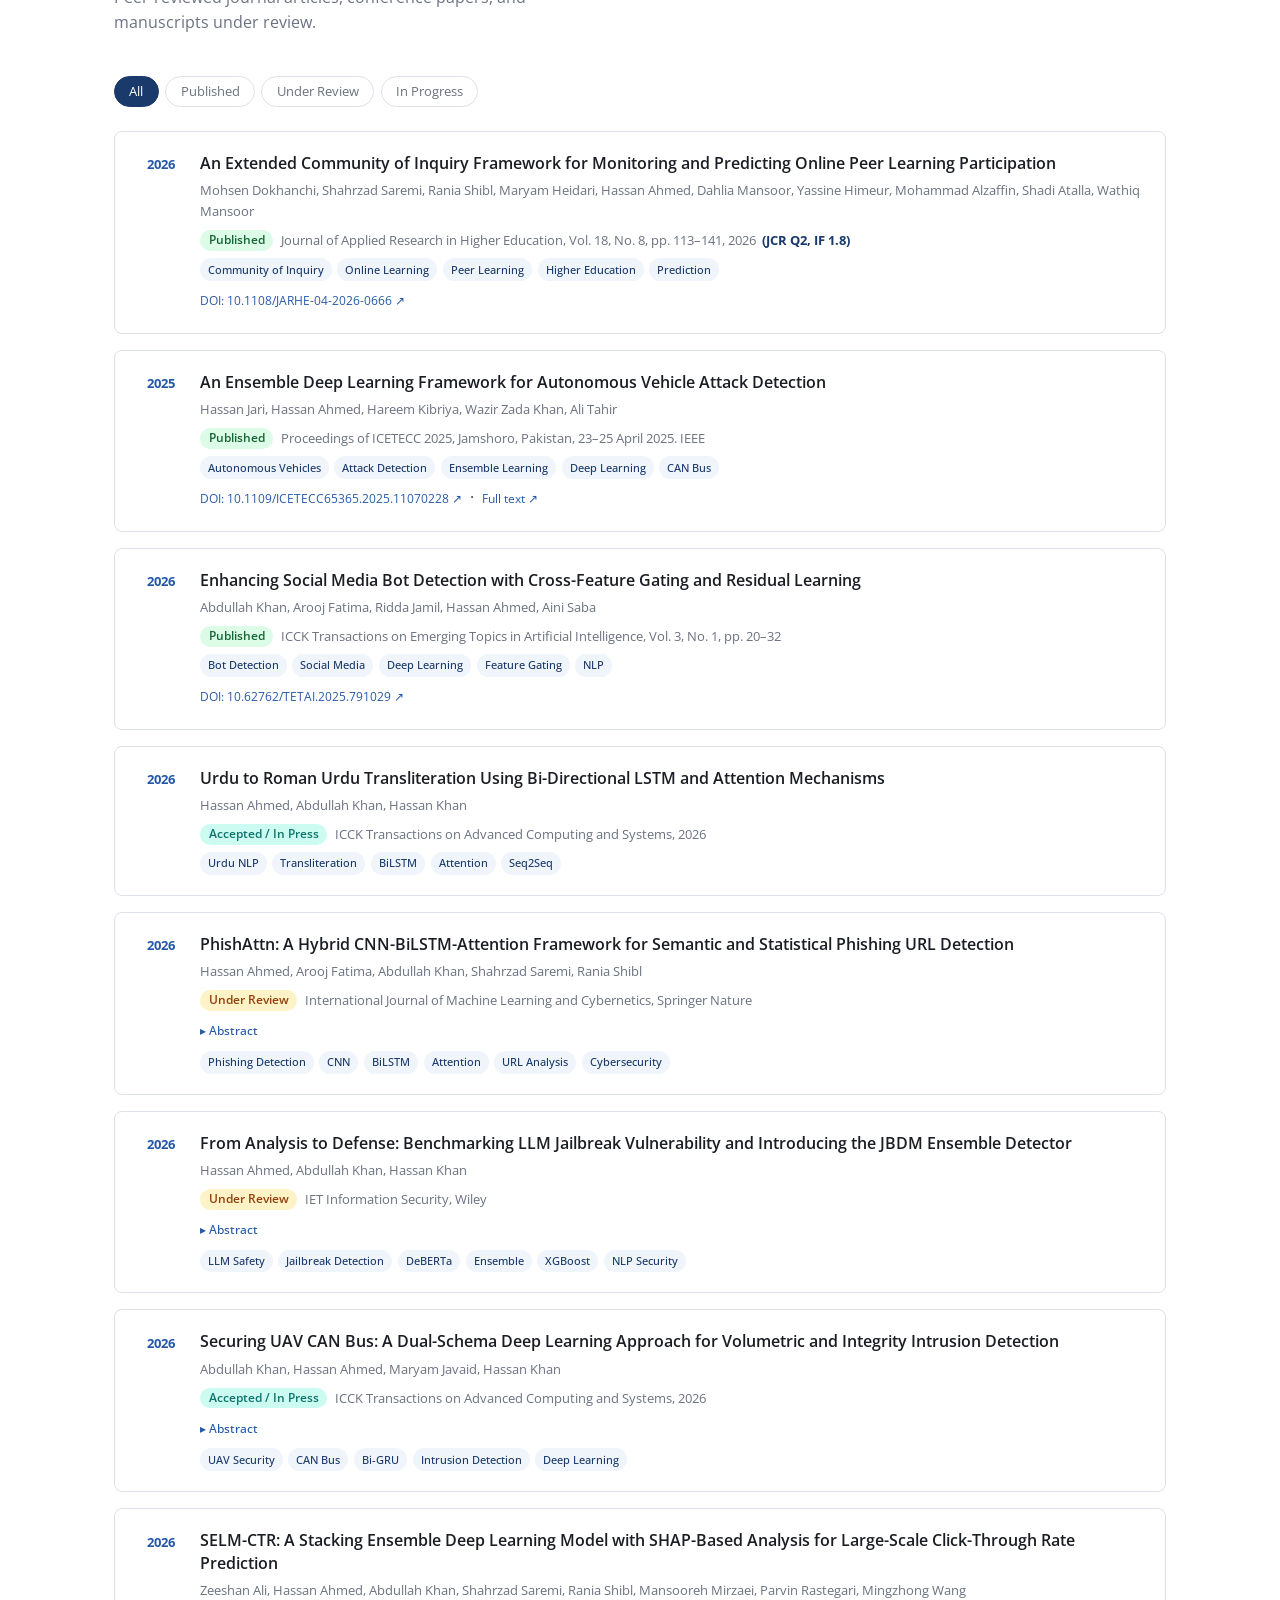
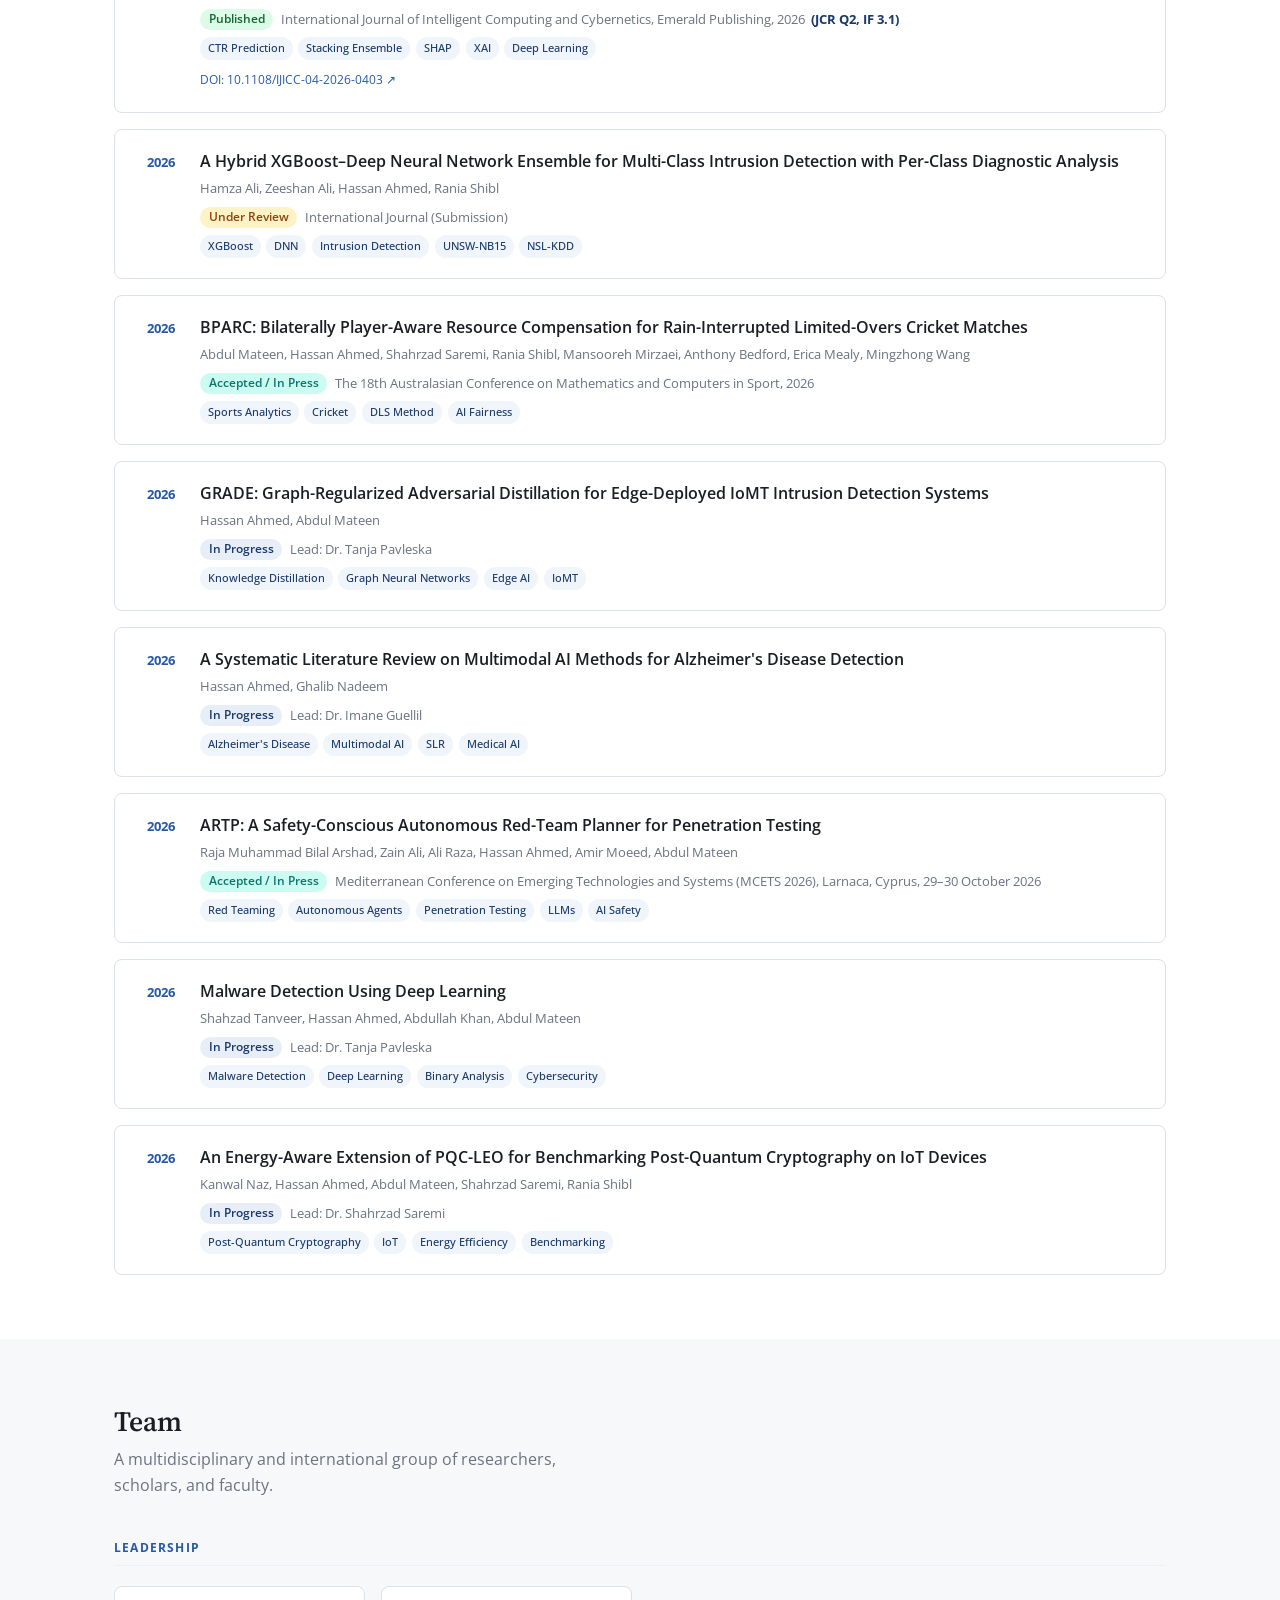
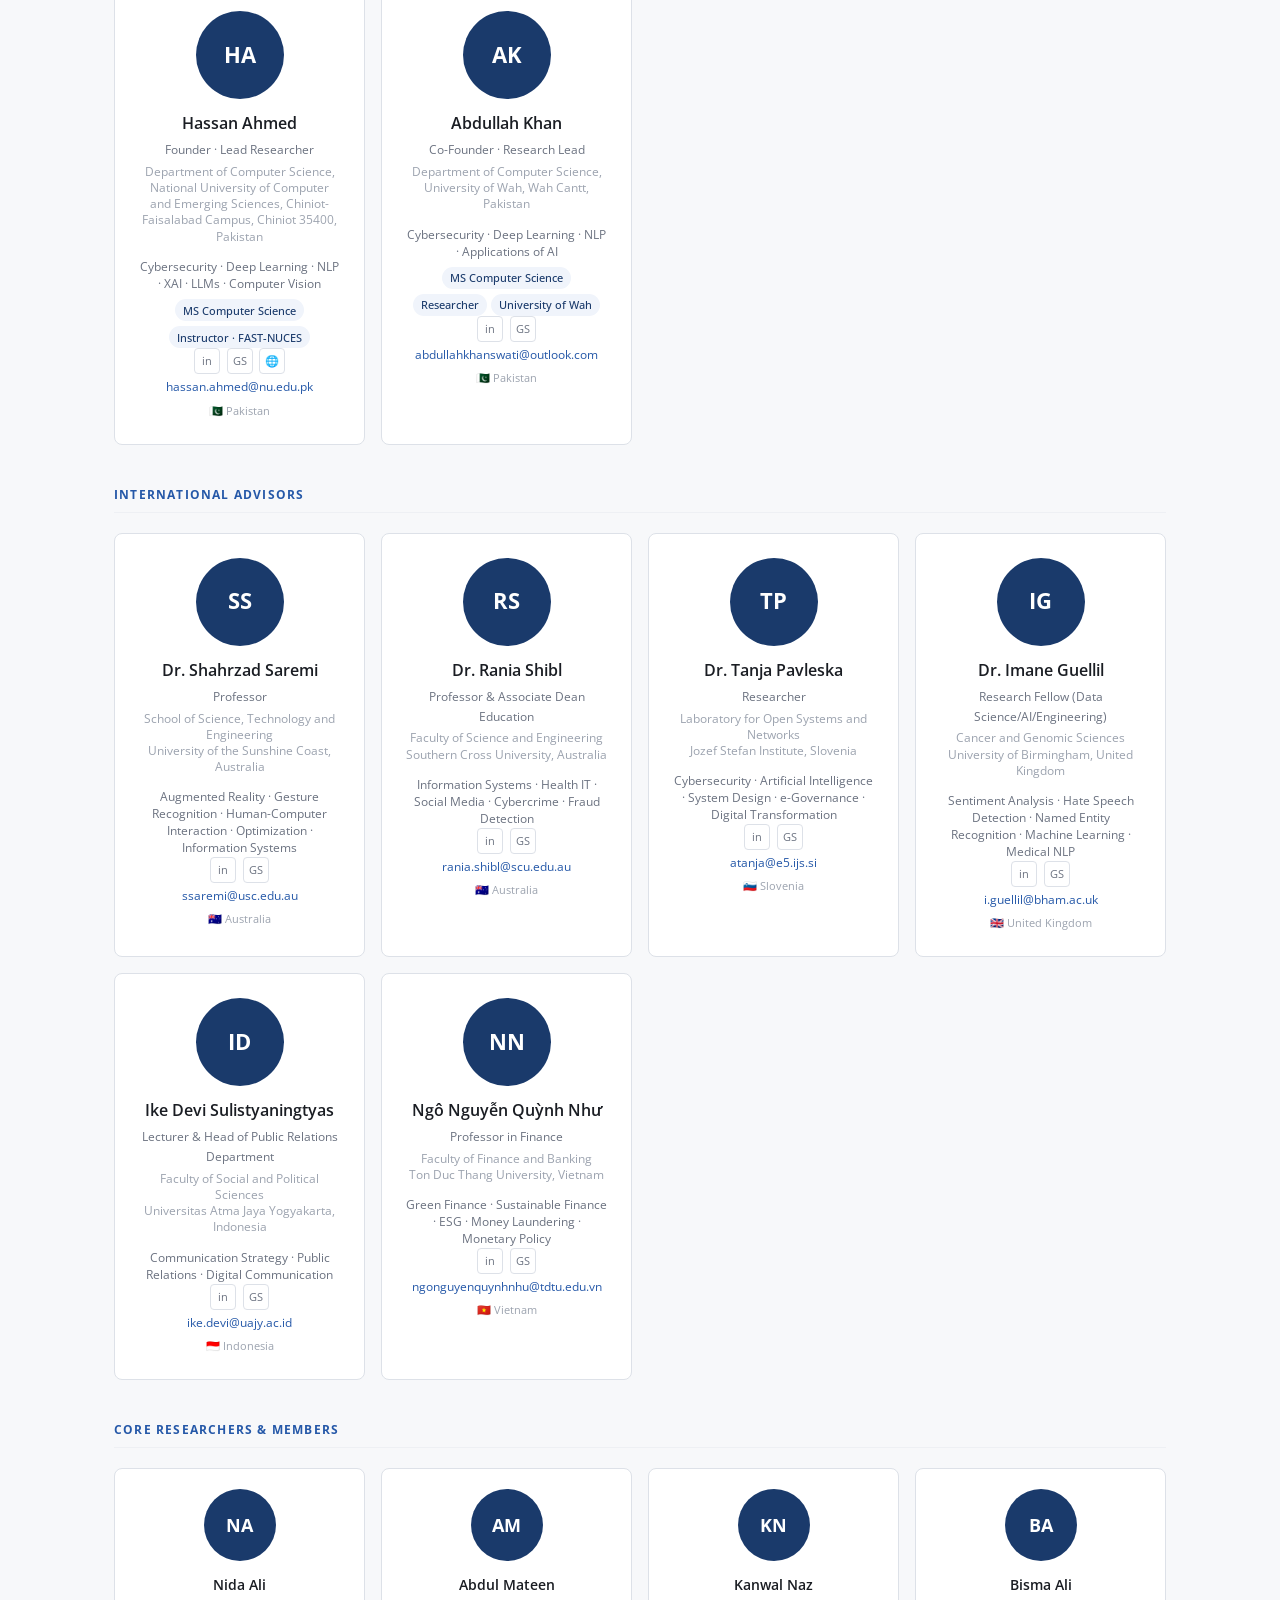
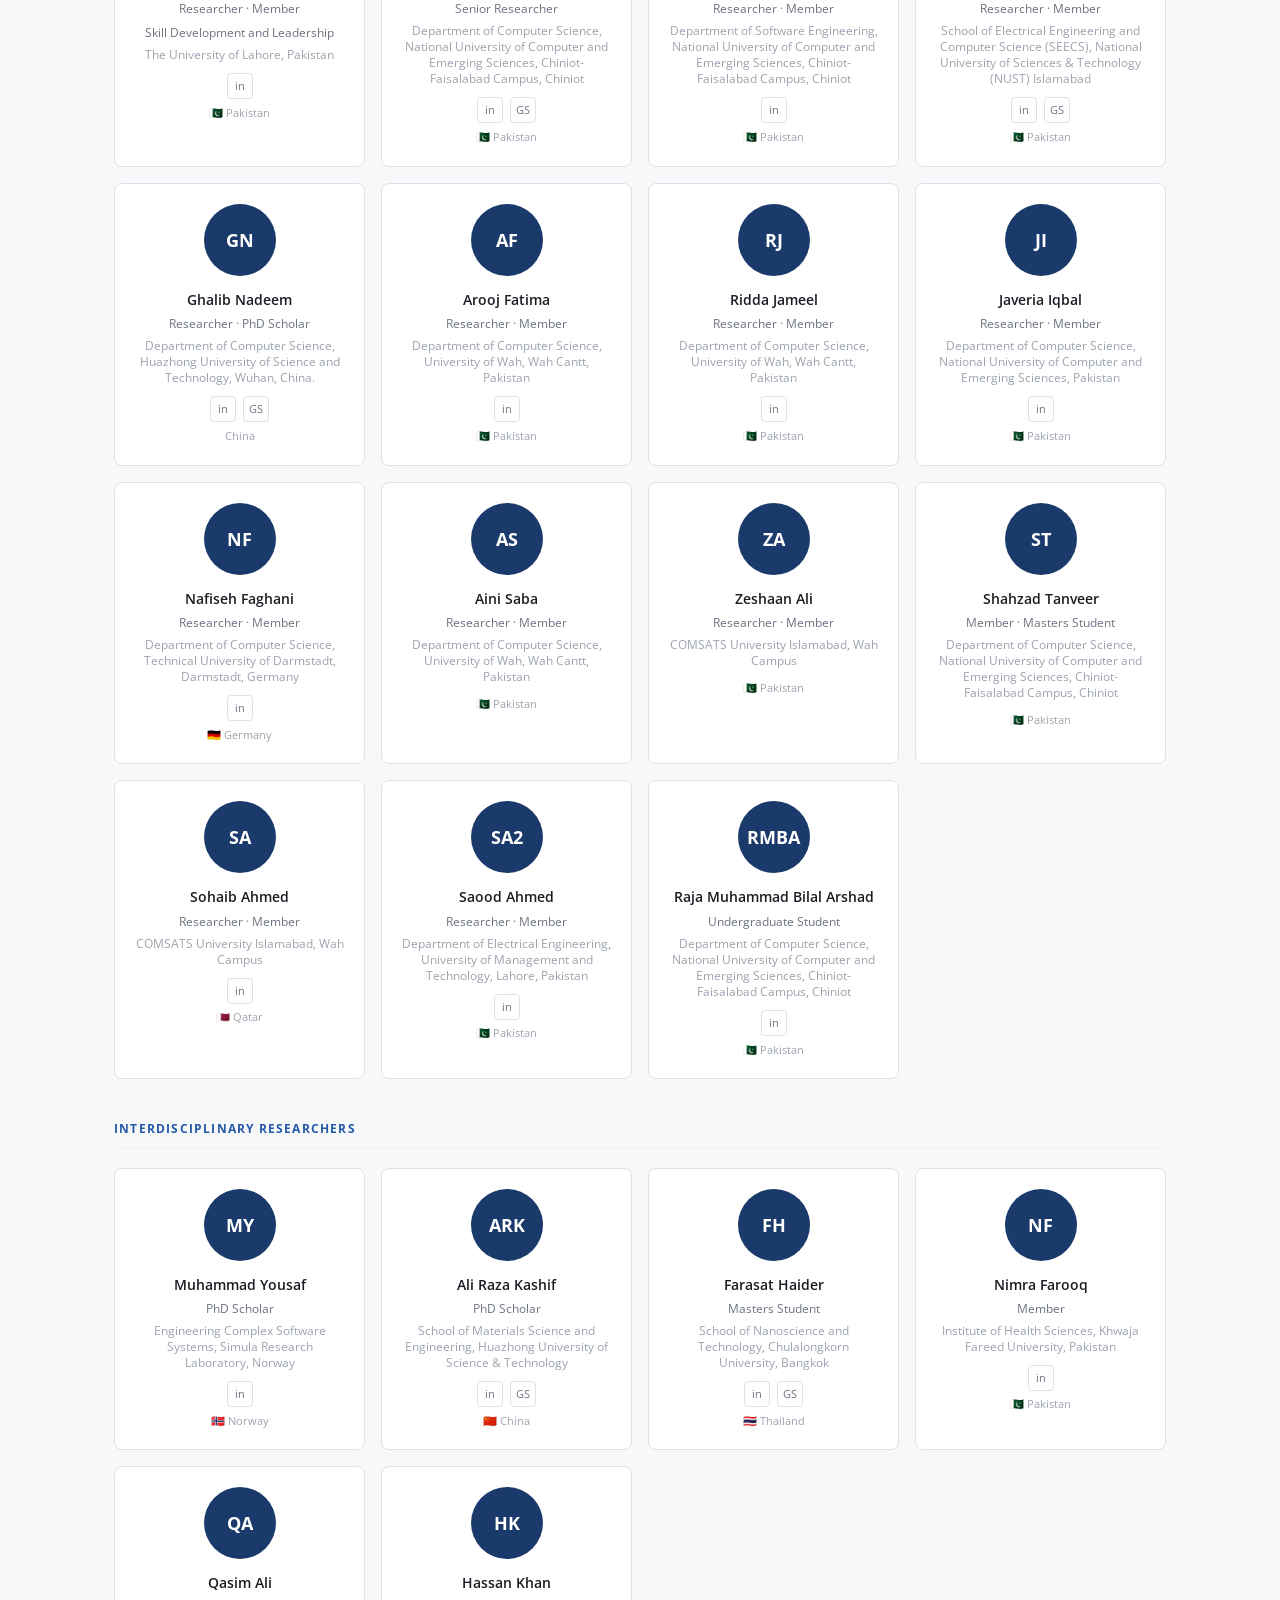
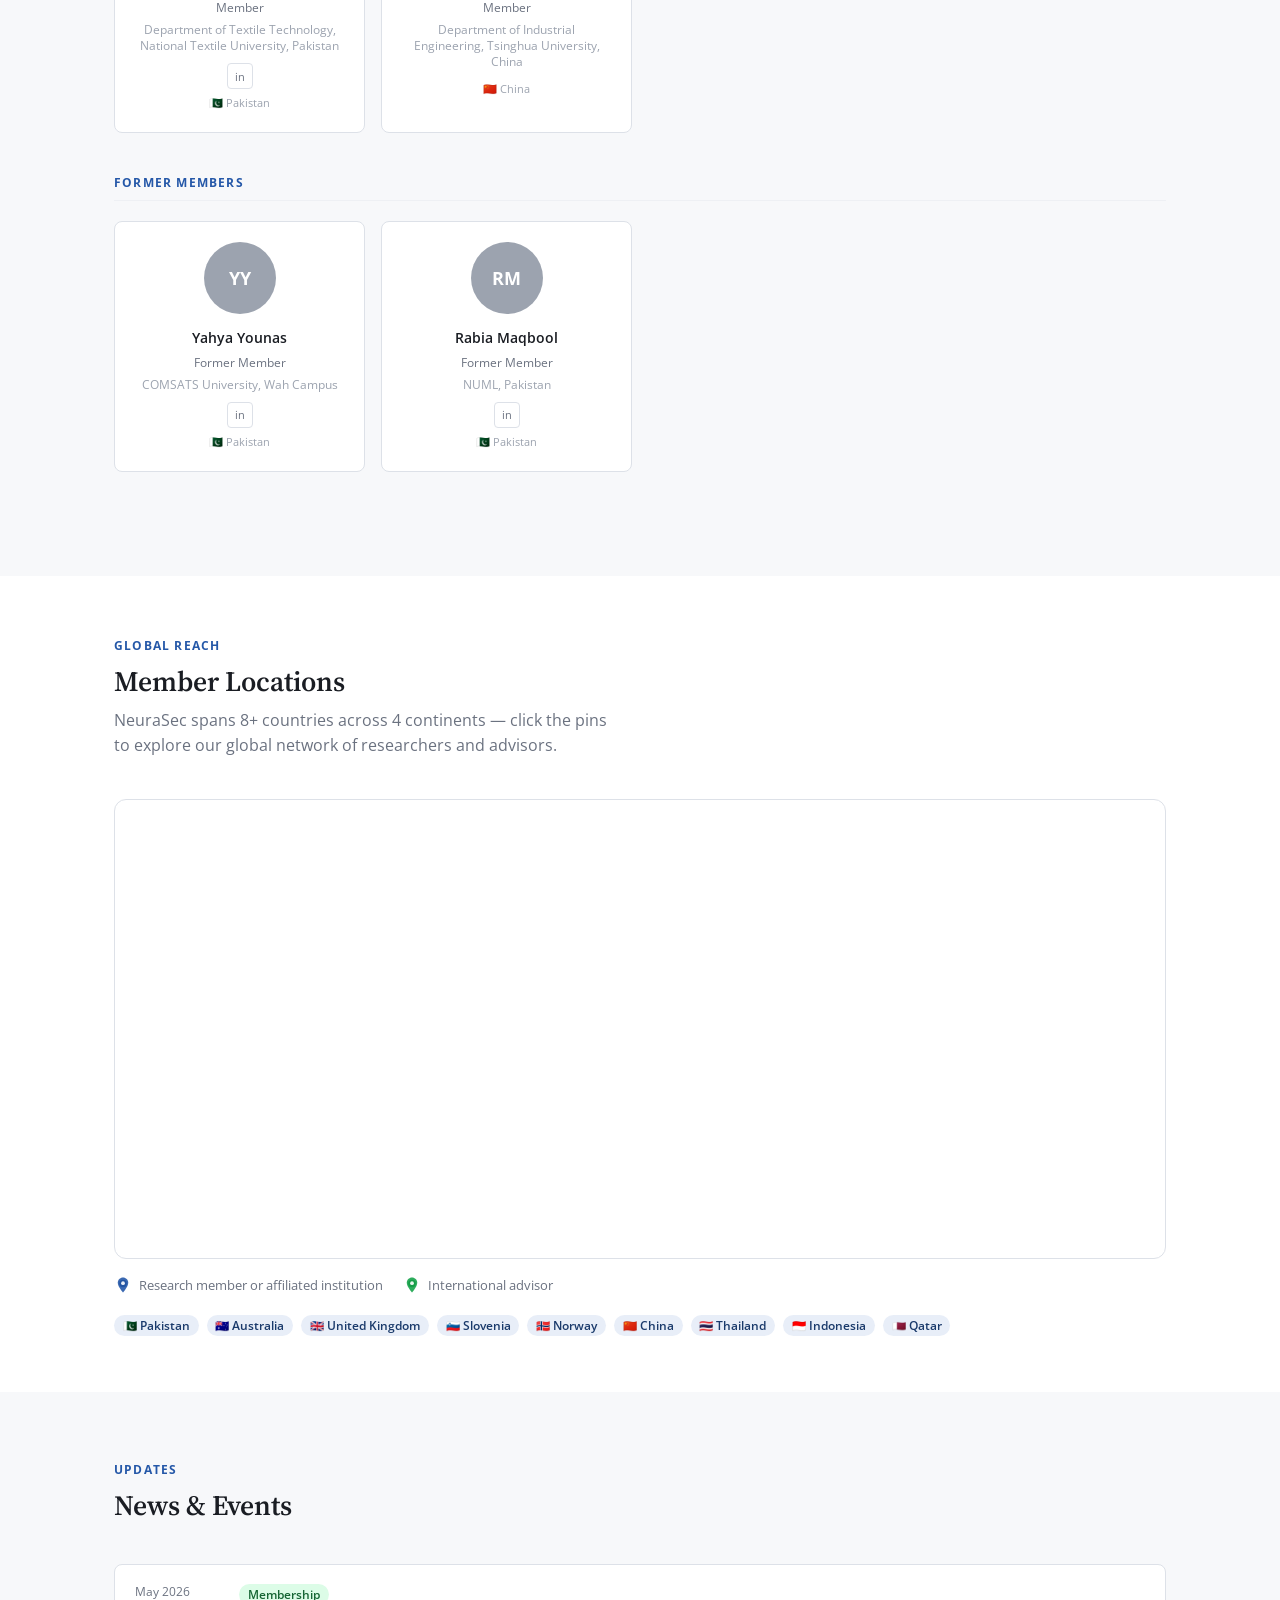
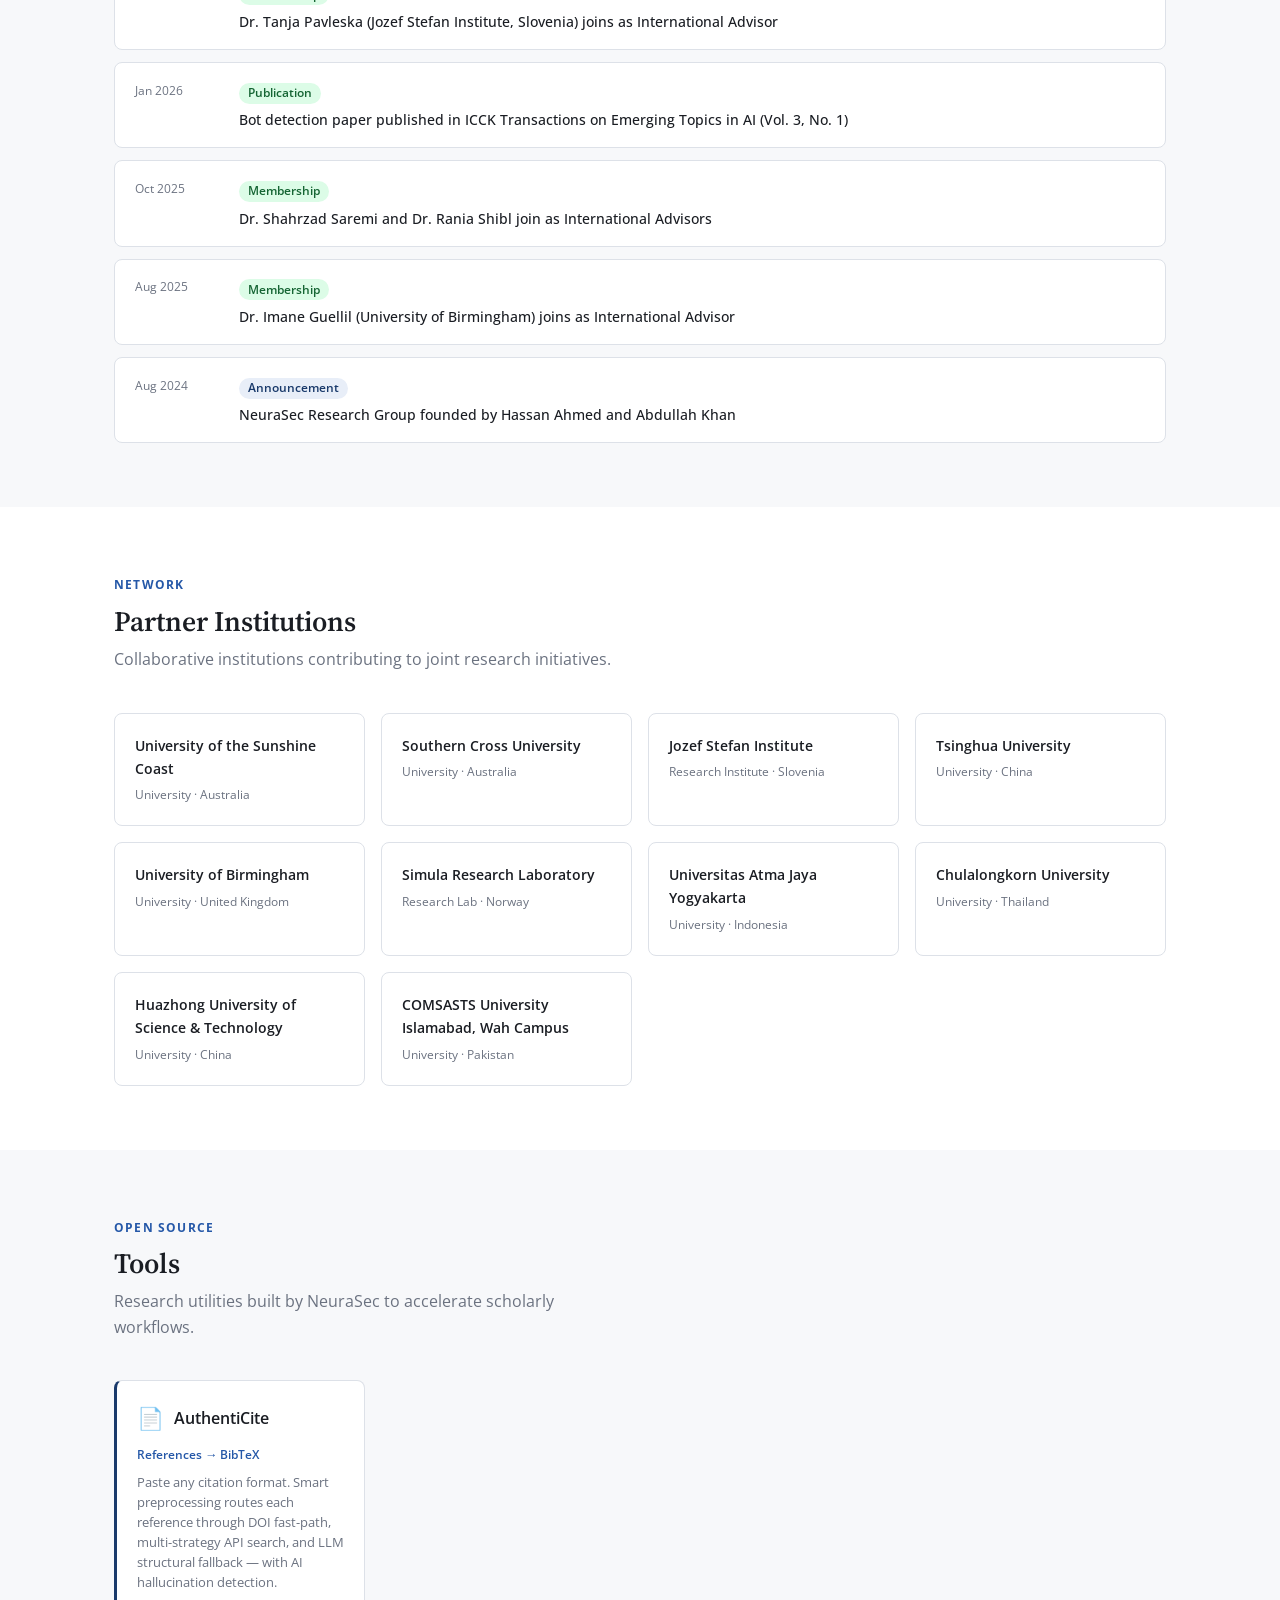
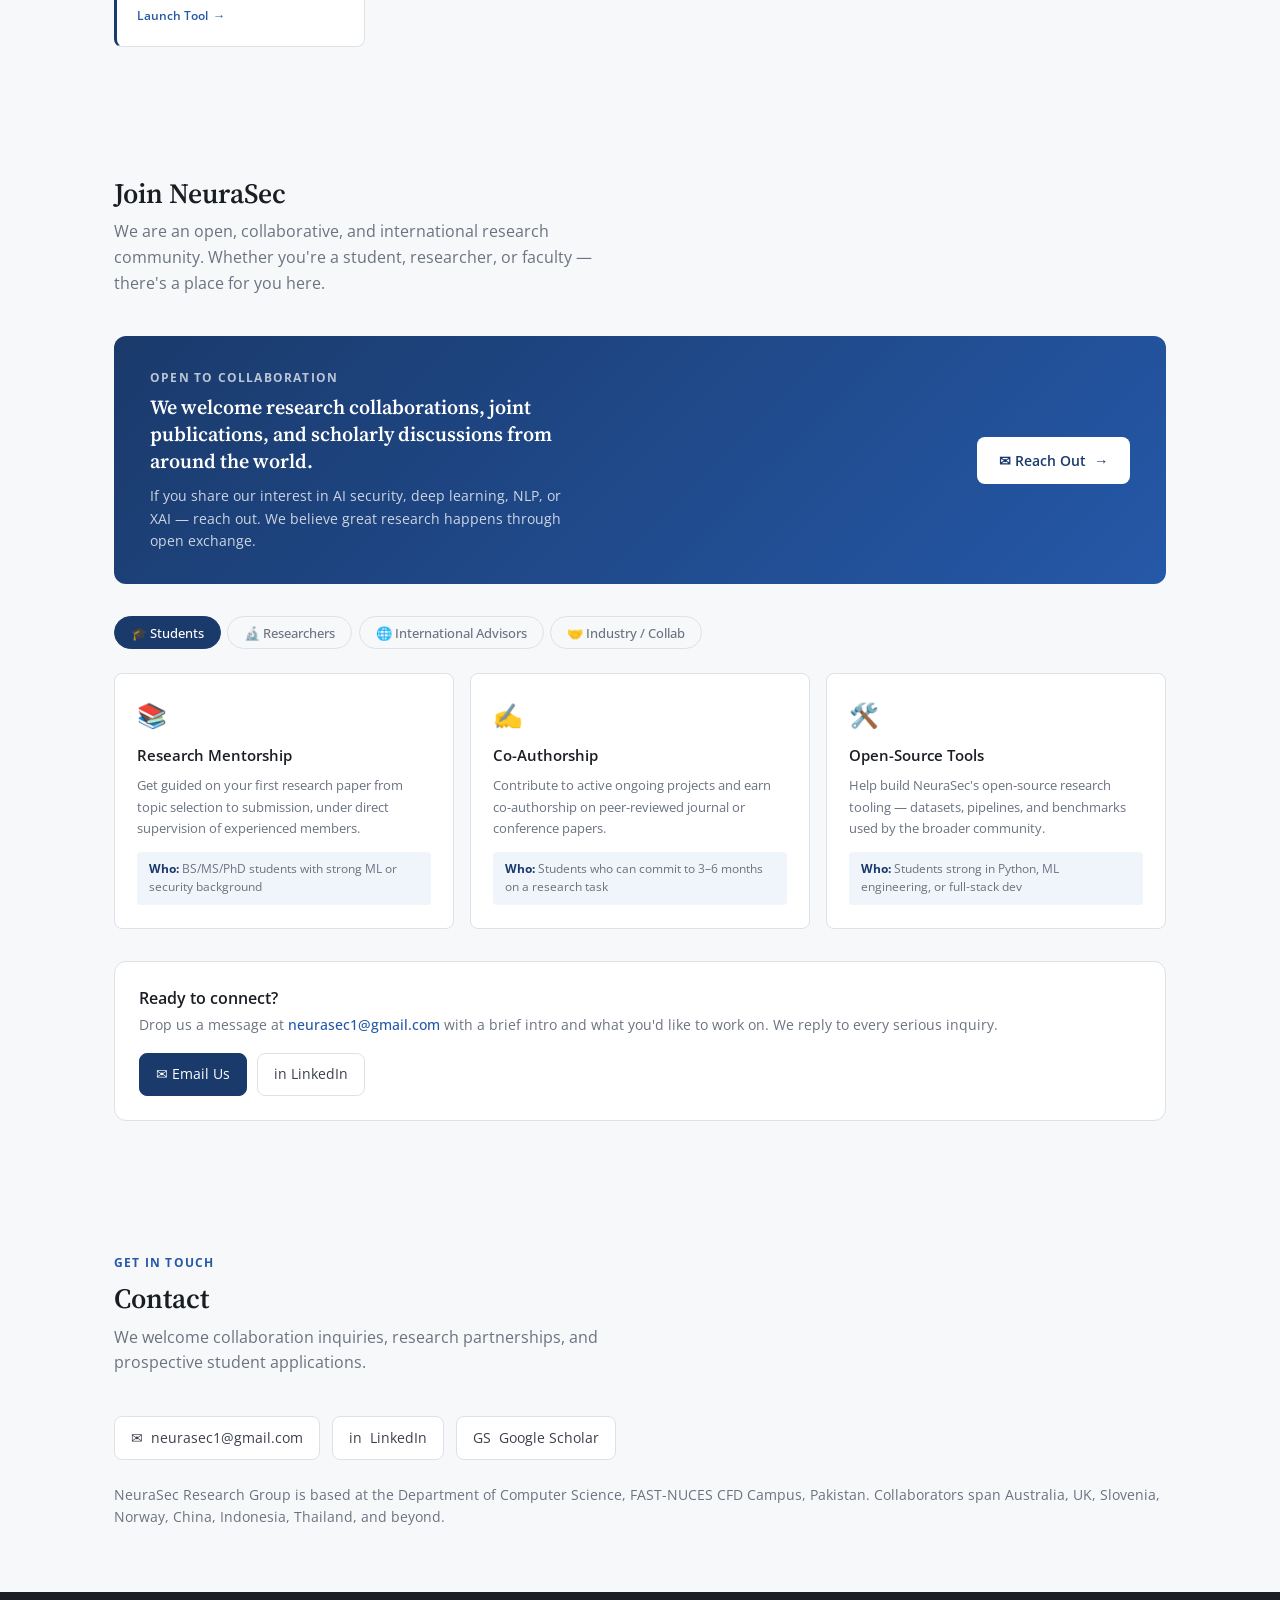
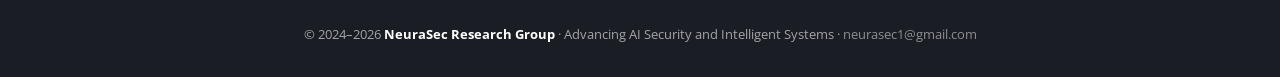
==== commit 5cb1c415: "Update index.html" ====
--- a/index.html
+++ b/index.html
@@ -99,6 +99,12 @@
     .pub-item__doi { text-decoration: none; }
     .pub-item__doi:hover { text-decoration: underline; }
 
+    /* Accepted / In Press badge */
+    .badge--teal {
+      background: #ccfbf1;
+      color: #0f766e;
+    }
+
     /* Smooth stats counter */
     .hero__stat-num { transition: all .3s; }
 
@@ -260,7 +266,7 @@
         <div class="hero__stat-label">Active Members</div>
       </div>
       <div role="listitem">
-        <div class="hero__stat-num">13+</div>
+        <div class="hero__stat-num">18+</div>
         <div class="hero__stat-label">Research Papers</div>
       </div>
       <div role="listitem">
@@ -337,6 +343,44 @@
     </div>
 
     <div class="pub-list" role="list">
+
+      <article class="pub-item" role="listitem" data-status="published">
+        <div class="pub-item__year">2026</div>
+        <div class="pub-item__body">
+          <div class="pub-item__title">An Extended Community of Inquiry Framework for Monitoring and Predicting Online Peer Learning Participation</div>
+          <div class="pub-item__authors">Mohsen Dokhanchi, Shahrzad Saremi, Rania Shibl, Maryam Heidari, Hassan Ahmed, Dahlia Mansoor, Yassine Himeur, Mohammad Alzaffin, Shadi Atalla, Wathiq Mansoor</div>
+          <div class="pub-item__meta">
+            <span class="badge badge--green">Published</span>
+            <span>Journal of Applied Research in Higher Education, Vol. 18, No. 8, pp. 113–141, 2026 &nbsp;<strong style="color:var(--accent)">(JCR Q2, IF 1.8)</strong></span>
+          </div>
+          <div class="pub-keywords">
+            <span class="kw">Community of Inquiry</span><span class="kw">Online Learning</span><span class="kw">Peer Learning</span><span class="kw">Higher Education</span><span class="kw">Prediction</span>
+          </div>
+          <div style="margin-top:.4rem">
+            <a class="pub-item__doi" href="https://doi.org/10.1108/JARHE-04-2026-0666" target="_blank" rel="noopener">DOI: 10.1108/JARHE-04-2026-0666 ↗</a>
+          </div>
+        </div>
+      </article>
+
+      <article class="pub-item" role="listitem" data-status="published">
+        <div class="pub-item__year">2025</div>
+        <div class="pub-item__body">
+          <div class="pub-item__title">An Ensemble Deep Learning Framework for Autonomous Vehicle Attack Detection</div>
+          <div class="pub-item__authors">Hassan Jari, Hassan Ahmed, Hareem Kibriya, Wazir Zada Khan, Ali Tahir</div>
+          <div class="pub-item__meta">
+            <span class="badge badge--green">Published</span>
+            <span>Proceedings of ICETECC 2025, Jamshoro, Pakistan, 23–25 April 2025. IEEE</span>
+          </div>
+          <div class="pub-keywords">
+            <span class="kw">Autonomous Vehicles</span><span class="kw">Attack Detection</span><span class="kw">Ensemble Learning</span><span class="kw">Deep Learning</span><span class="kw">CAN Bus</span>
+          </div>
+          <div style="margin-top:.4rem">
+            <a class="pub-item__doi" href="https://ieeexplore.ieee.org/document/11070228" target="_blank" rel="noopener">DOI: 10.1109/ICETECC65365.2025.11070228 ↗</a>
+            &nbsp;·&nbsp;
+            <a class="pub-item__doi" href="https://www.researchgate.net/publication/393688332_An_Ensemble_Deep_Learning_Framework_for_Autonomous_Vehicle_Attack_Detection" target="_blank" rel="noopener">Full text ↗</a>
+          </div>
+        </div>
+      </article>
 
       <article class="pub-item" role="listitem" data-status="published">
         <div class="pub-item__year">2026</div>
@@ -356,13 +400,13 @@
         </div>
       </article>
 
-      <article class="pub-item" role="listitem" data-status="published">
+      <article class="pub-item" role="listitem" data-status="review">
         <div class="pub-item__year">2026</div>
         <div class="pub-item__body">
           <div class="pub-item__title">Urdu to Roman Urdu Transliteration Using Bi-Directional LSTM and Attention Mechanisms</div>
           <div class="pub-item__authors">Hassan Ahmed, Abdullah Khan, Hassan Khan</div>
           <div class="pub-item__meta">
-            <span class="badge badge--green">Accepted</span>
+            <span class="badge badge--teal">Accepted / In Press</span>
             <span>ICCK Transactions on Advanced Computing and Systems, 2026</span>
           </div>
           <div class="pub-keywords">
@@ -415,8 +459,8 @@
           <div class="pub-item__title">Securing UAV CAN Bus: A Dual-Schema Deep Learning Approach for Volumetric and Integrity Intrusion Detection</div>
           <div class="pub-item__authors">Abdullah Khan, Hassan Ahmed, Maryam Javaid, Hassan Khan</div>
           <div class="pub-item__meta">
-            <span class="badge badge--amber">Under Review</span>
-            <span>ICCK Transactions on Advanced Computing and Systems</span>
+            <span class="badge badge--teal">Accepted / In Press</span>
+            <span>ICCK Transactions on Advanced Computing and Systems, 2026</span>
           </div>
           <button class="abstract-toggle" onclick="toggleAbstract(this)" aria-expanded="false">▸ Abstract</button>
           <div class="abstract-body">
@@ -428,17 +472,20 @@
         </div>
       </article>
 
-      <article class="pub-item" role="listitem" data-status="review">
+      <article class="pub-item" role="listitem" data-status="published">
         <div class="pub-item__year">2026</div>
         <div class="pub-item__body">
           <div class="pub-item__title">SELM-CTR: A Stacking Ensemble Deep Learning Model with SHAP-Based Analysis for Large-Scale Click-Through Rate Prediction</div>
-          <div class="pub-item__authors">Zeeshan Ali, Hassan Ahmed, Abdullah Khan, Shahrzad Saremi, Rania Shibl</div>
+          <div class="pub-item__authors">Zeeshan Ali, Hassan Ahmed, Abdullah Khan, Shahrzad Saremi, Rania Shibl, Mansooreh Mirzaei, Parvin Rastegari, Mingzhong Wang</div>
           <div class="pub-item__meta">
-            <span class="badge badge--amber">Under Review</span>
-            <span>International Journal of Intelligent Computing and Cybernetics, Emerald Publishing</span>
+            <span class="badge badge--green">Published</span>
+            <span>International Journal of Intelligent Computing and Cybernetics, Emerald Publishing, 2026 &nbsp;<strong style="color:var(--accent)">(JCR Q2, IF 3.1)</strong></span>
           </div>
           <div class="pub-keywords">
             <span class="kw">CTR Prediction</span><span class="kw">Stacking Ensemble</span><span class="kw">SHAP</span><span class="kw">XAI</span><span class="kw">Deep Learning</span>
+          </div>
+          <div style="margin-top:.4rem">
+            <a class="pub-item__doi" href="https://doi.org/10.1108/IJICC-04-2026-0403" target="_blank" rel="noopener">DOI: 10.1108/IJICC-04-2026-0403 ↗</a>
           </div>
         </div>
       </article>
@@ -462,10 +509,10 @@
         <div class="pub-item__year">2026</div>
         <div class="pub-item__body">
           <div class="pub-item__title">BPARC: Bilaterally Player-Aware Resource Compensation for Rain-Interrupted Limited-Overs Cricket Matches</div>
-          <div class="pub-item__authors">Abdul Mateen, Hassan Ahmed, Shahrzad Saremi</div>
+          <div class="pub-item__authors">Abdul Mateen, Hassan Ahmed, Shahrzad Saremi, Rania Shibl, Mansooreh Mirzaei, Anthony Bedford, Erica Mealy, Mingzhong Wang</div>
           <div class="pub-item__meta">
-            <span class="badge badge--amber">Under Review</span>
-            <span>18th Australasian Conference on Mathematics and Computers in Sport</span>
+            <span class="badge badge--teal">Accepted / In Press</span>
+            <span>The 18th Australasian Conference on Mathematics and Computers in Sport, 2026</span>
           </div>
           <div class="pub-keywords">
             <span class="kw">Sports Analytics</span><span class="kw">Cricket</span><span class="kw">DLS Method</span><span class="kw">AI Fairness</span>
@@ -503,16 +550,17 @@
         </div>
       </article>
 
-      <article class="pub-item" role="listitem" data-status="progress">
+      <article class="pub-item" role="listitem" data-status="review">
         <div class="pub-item__year">2026</div>
         <div class="pub-item__body">
-          <div class="pub-item__title">ARTP: An Autonomous Red-Team Planner for Pentesting</div>
-          <div class="pub-item__authors">Raja Muhammad Bilal Arshad, Abdullah Khan, Hassan Ahmed</div>
+          <div class="pub-item__title">ARTP: A Safety-Conscious Autonomous Red-Team Planner for Penetration Testing</div>
+          <div class="pub-item__authors">Raja Muhammad Bilal Arshad, Zain Ali, Ali Raza, Hassan Ahmed, Amir Moeed, Abdul Mateen</div>
           <div class="pub-item__meta">
-            <span class="badge badge--blue">In Progress</span>
+            <span class="badge badge--teal">Accepted / In Press</span>
+            <span>Mediterranean Conference on Emerging Technologies and Systems (MCETS 2026), Larnaca, Cyprus, 29–30 October 2026</span>
           </div>
           <div class="pub-keywords">
-            <span class="kw">Red Teaming</span><span class="kw">Autonomous Agents</span><span class="kw">Penetration Testing</span><span class="kw">LLMs</span>
+            <span class="kw">Red Teaming</span><span class="kw">Autonomous Agents</span><span class="kw">Penetration Testing</span><span class="kw">LLMs</span><span class="kw">AI Safety</span>
           </div>
         </div>
       </article>
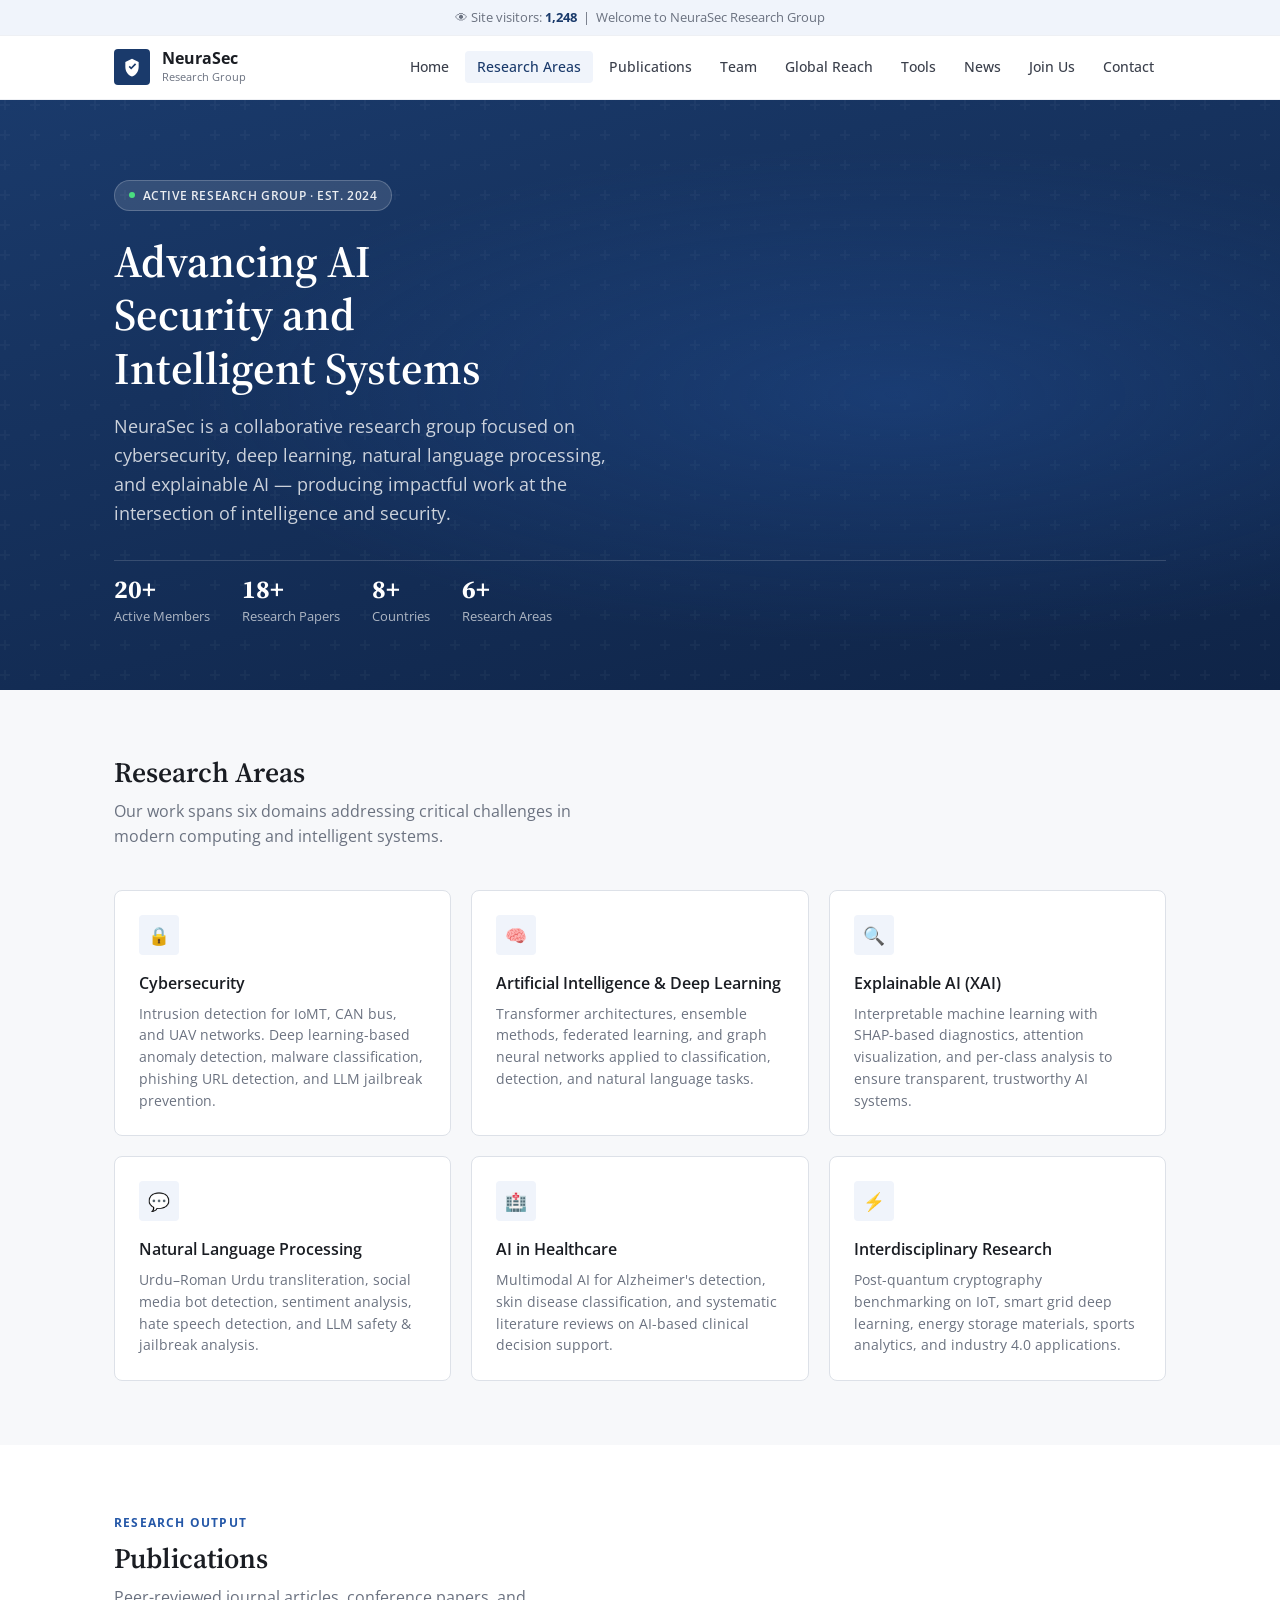
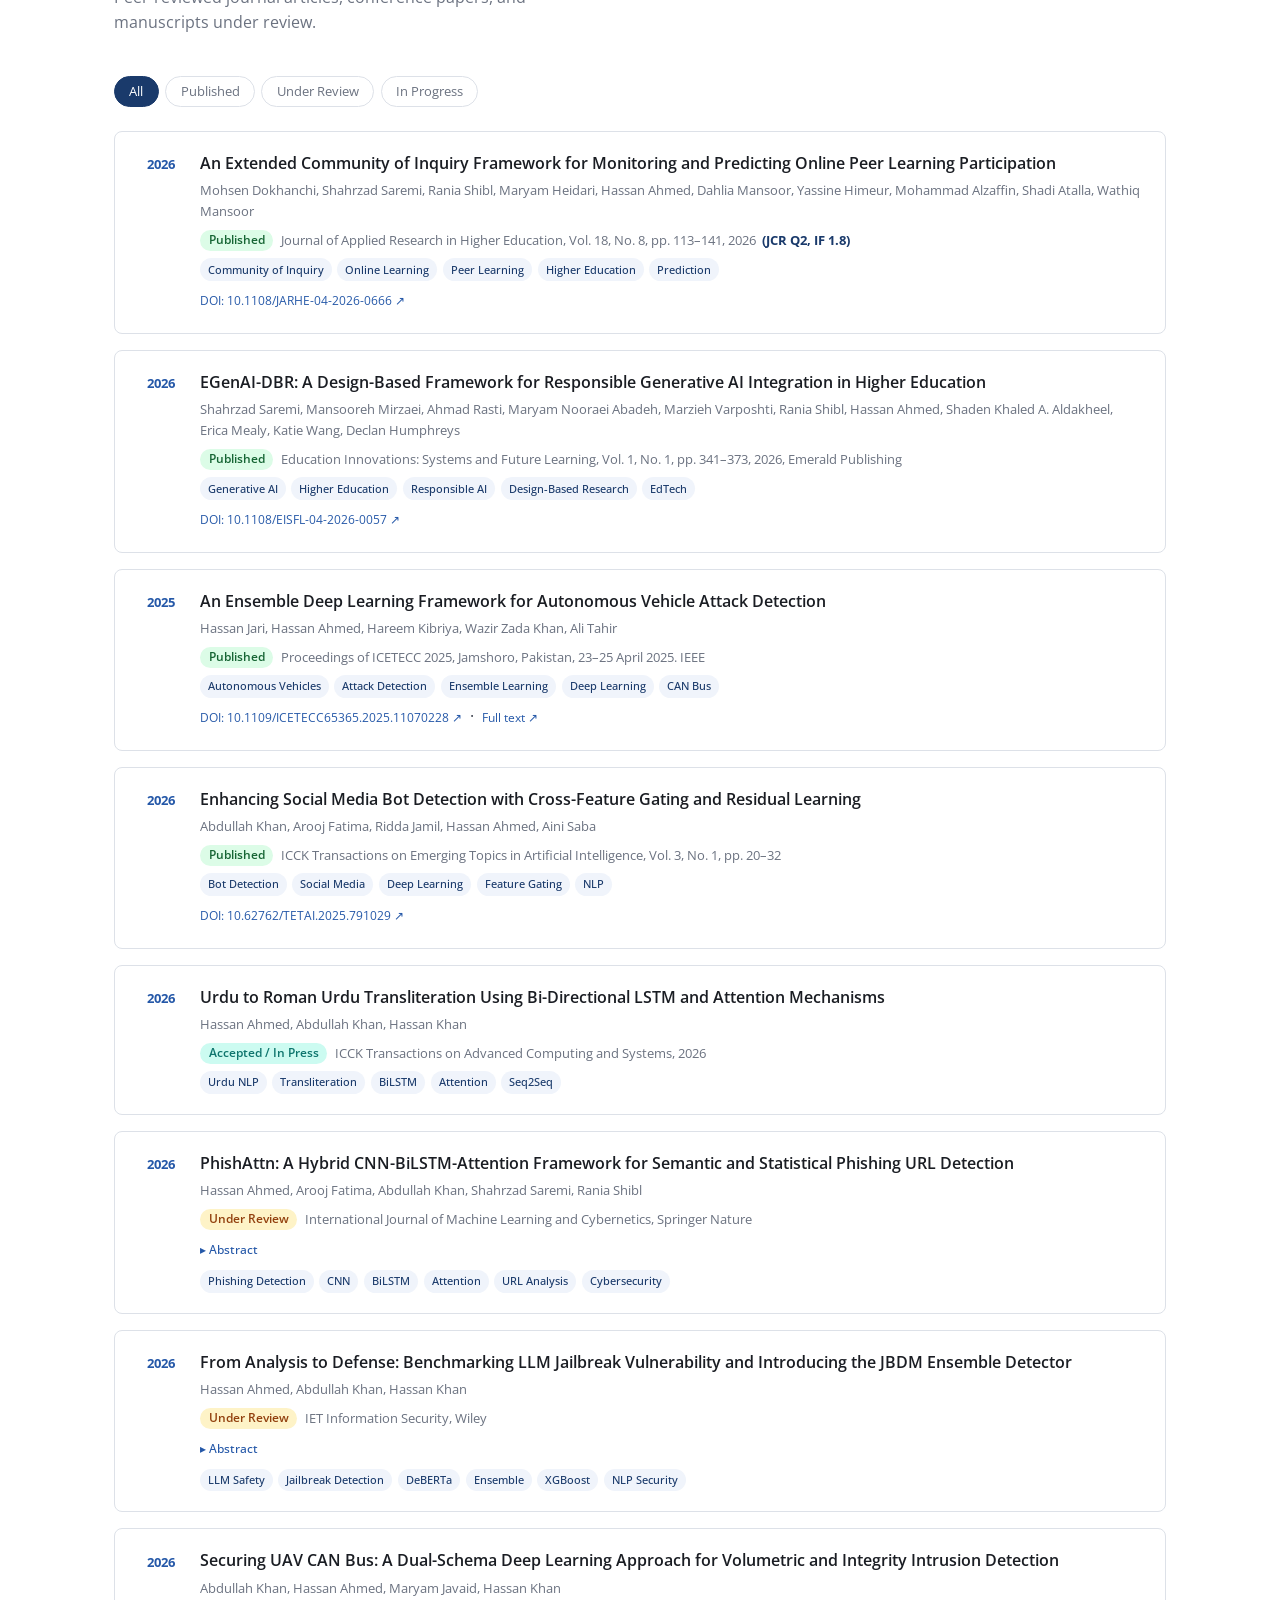
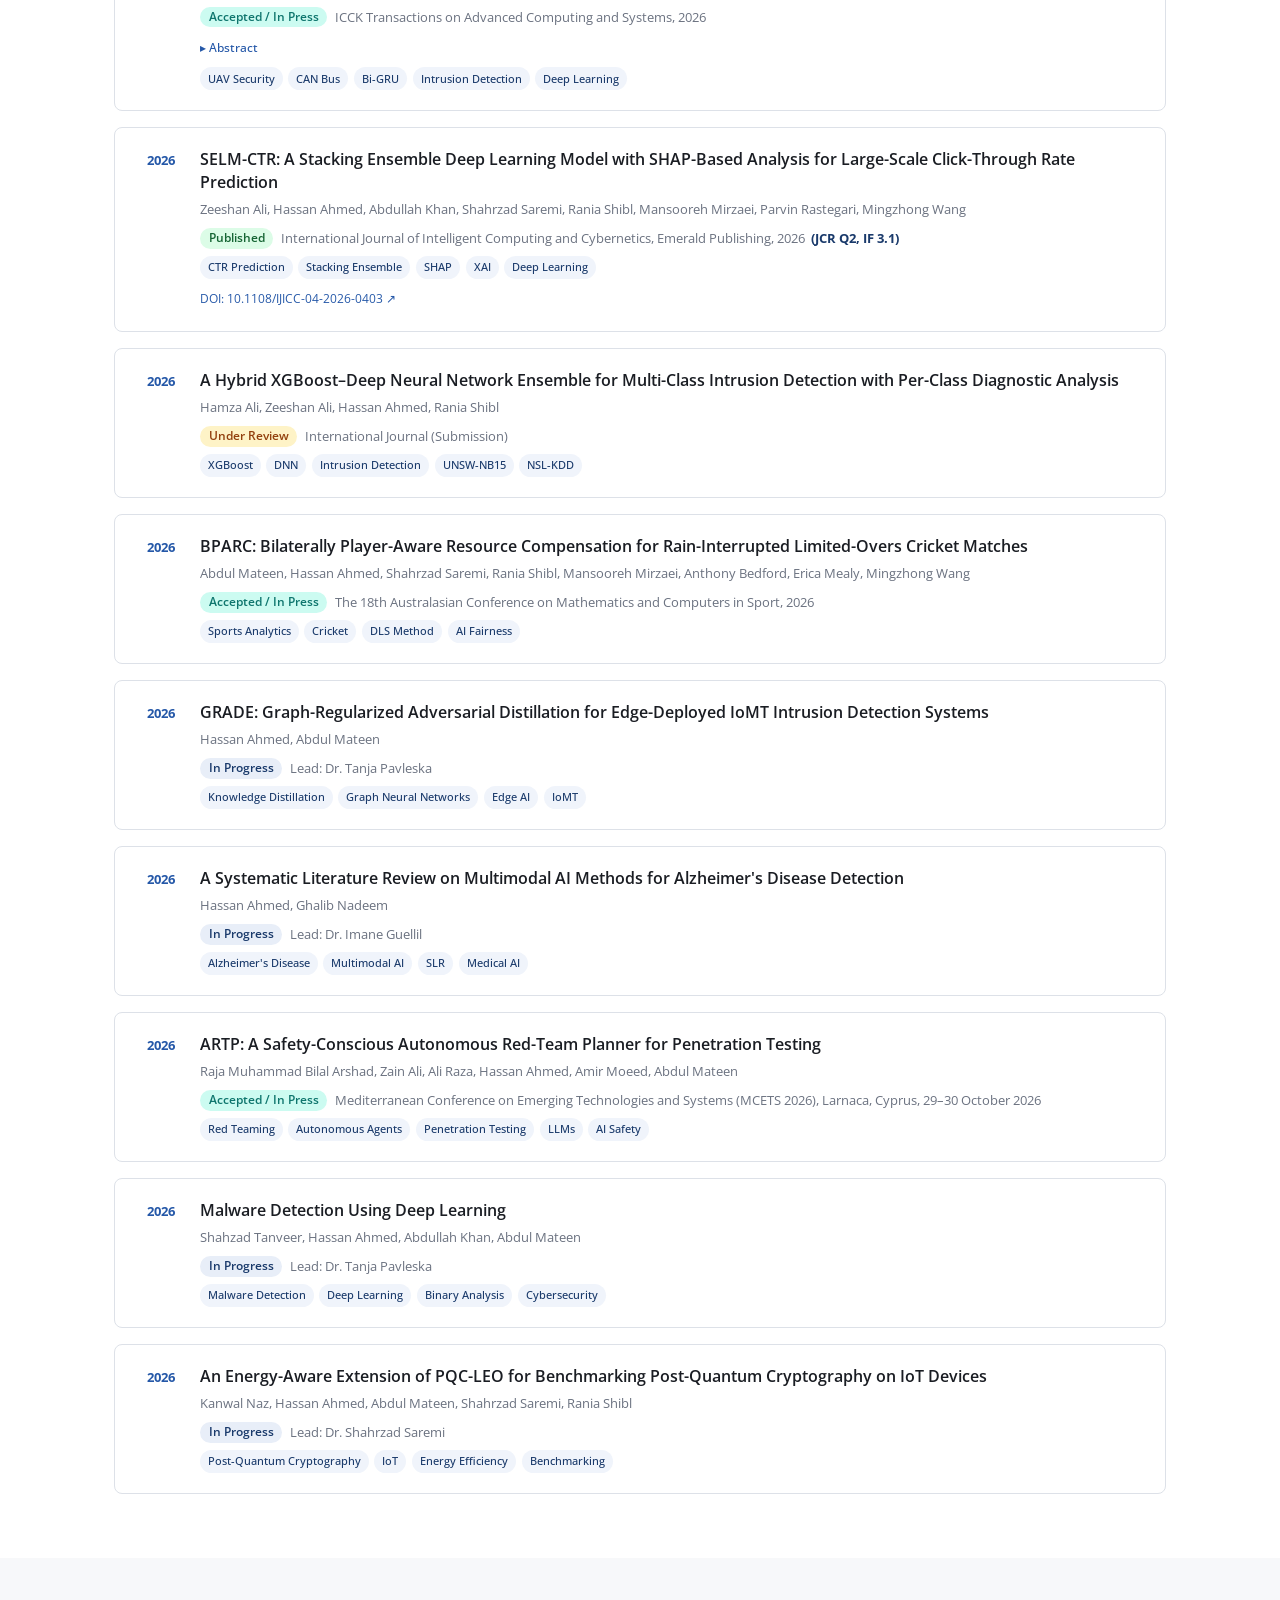
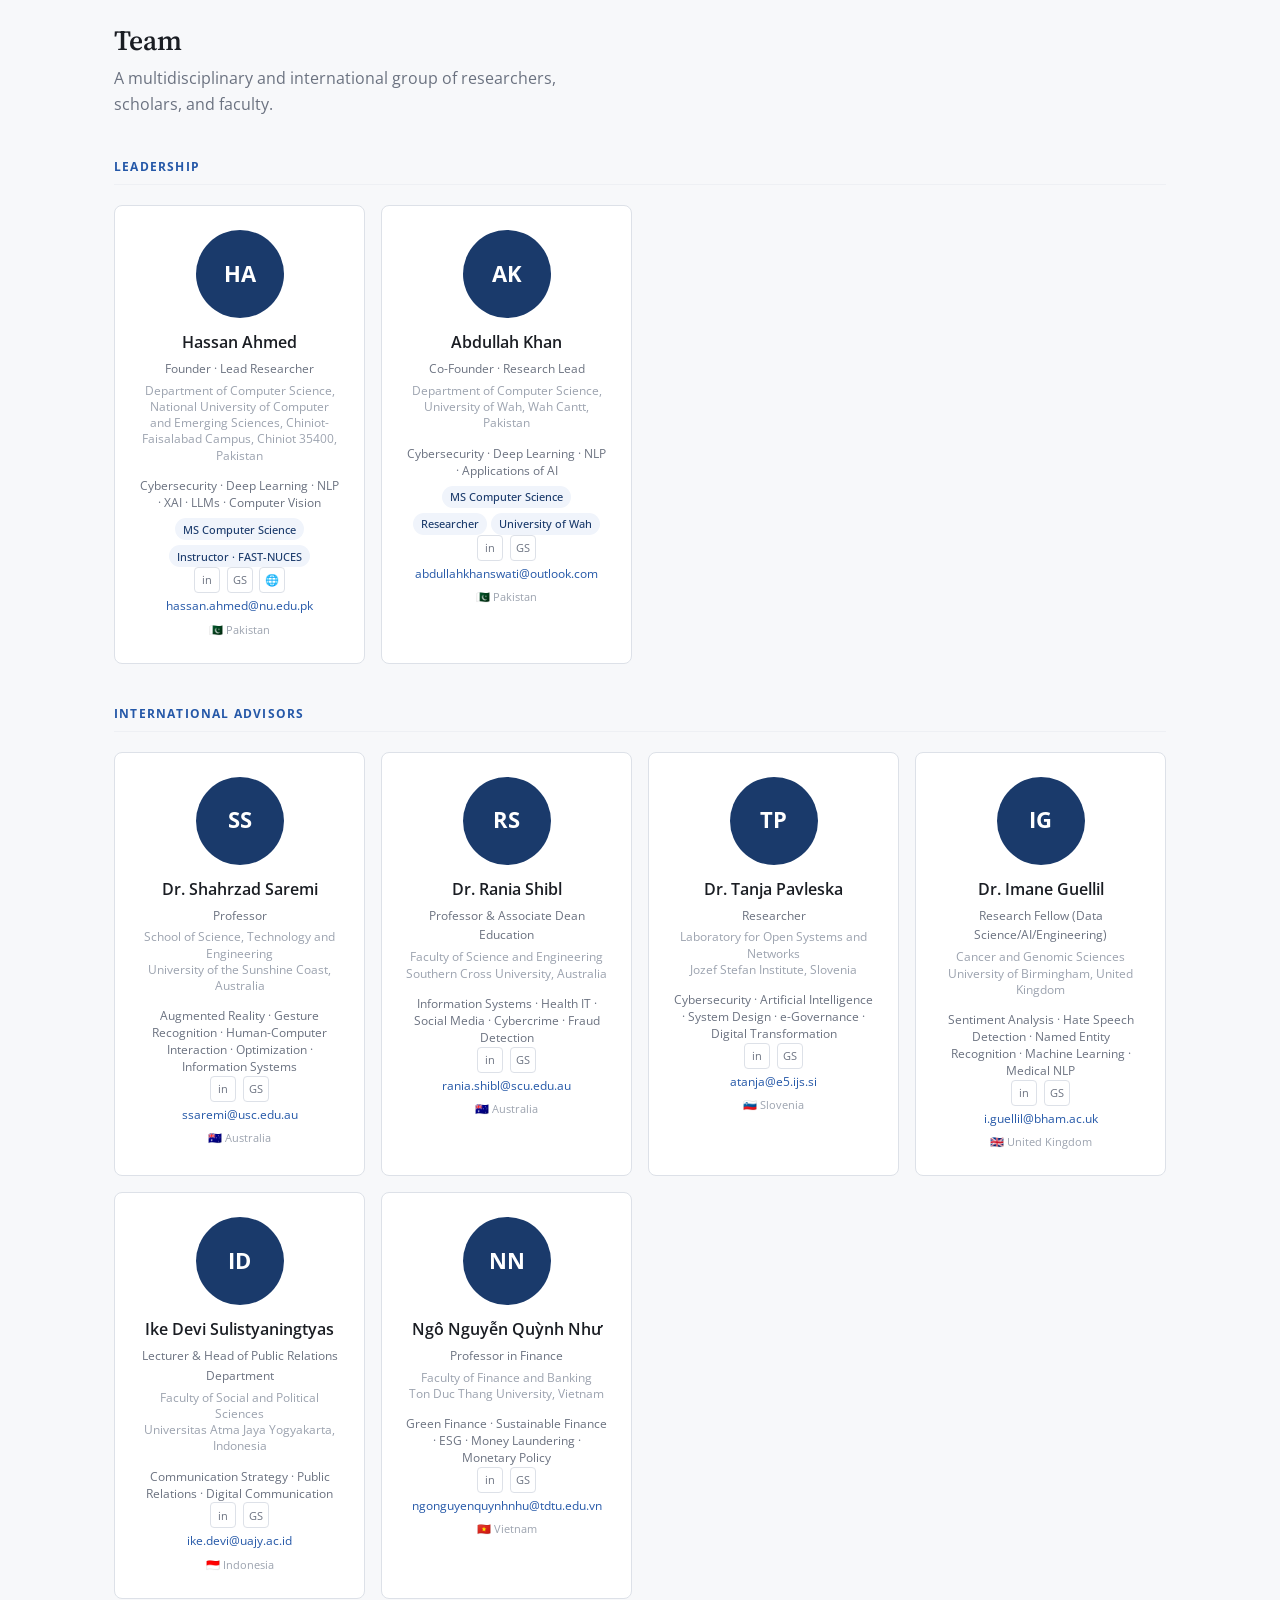
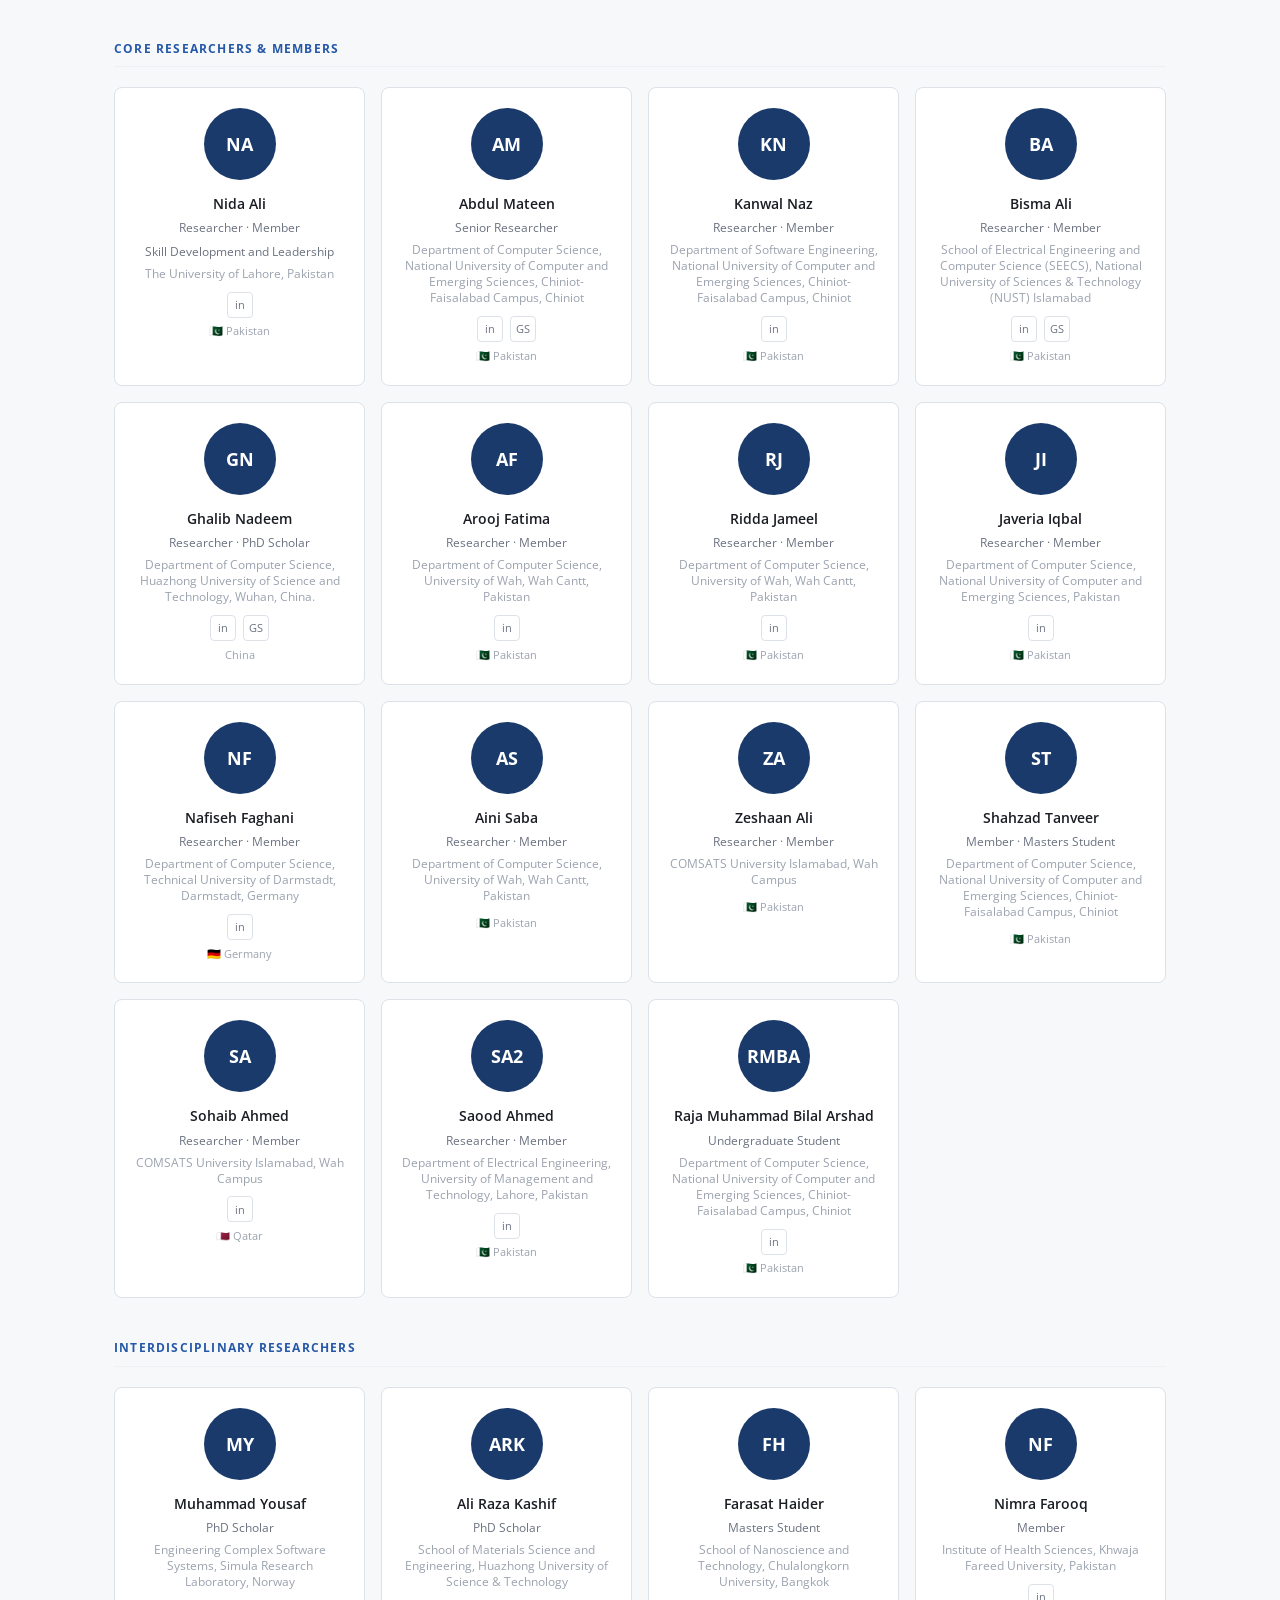
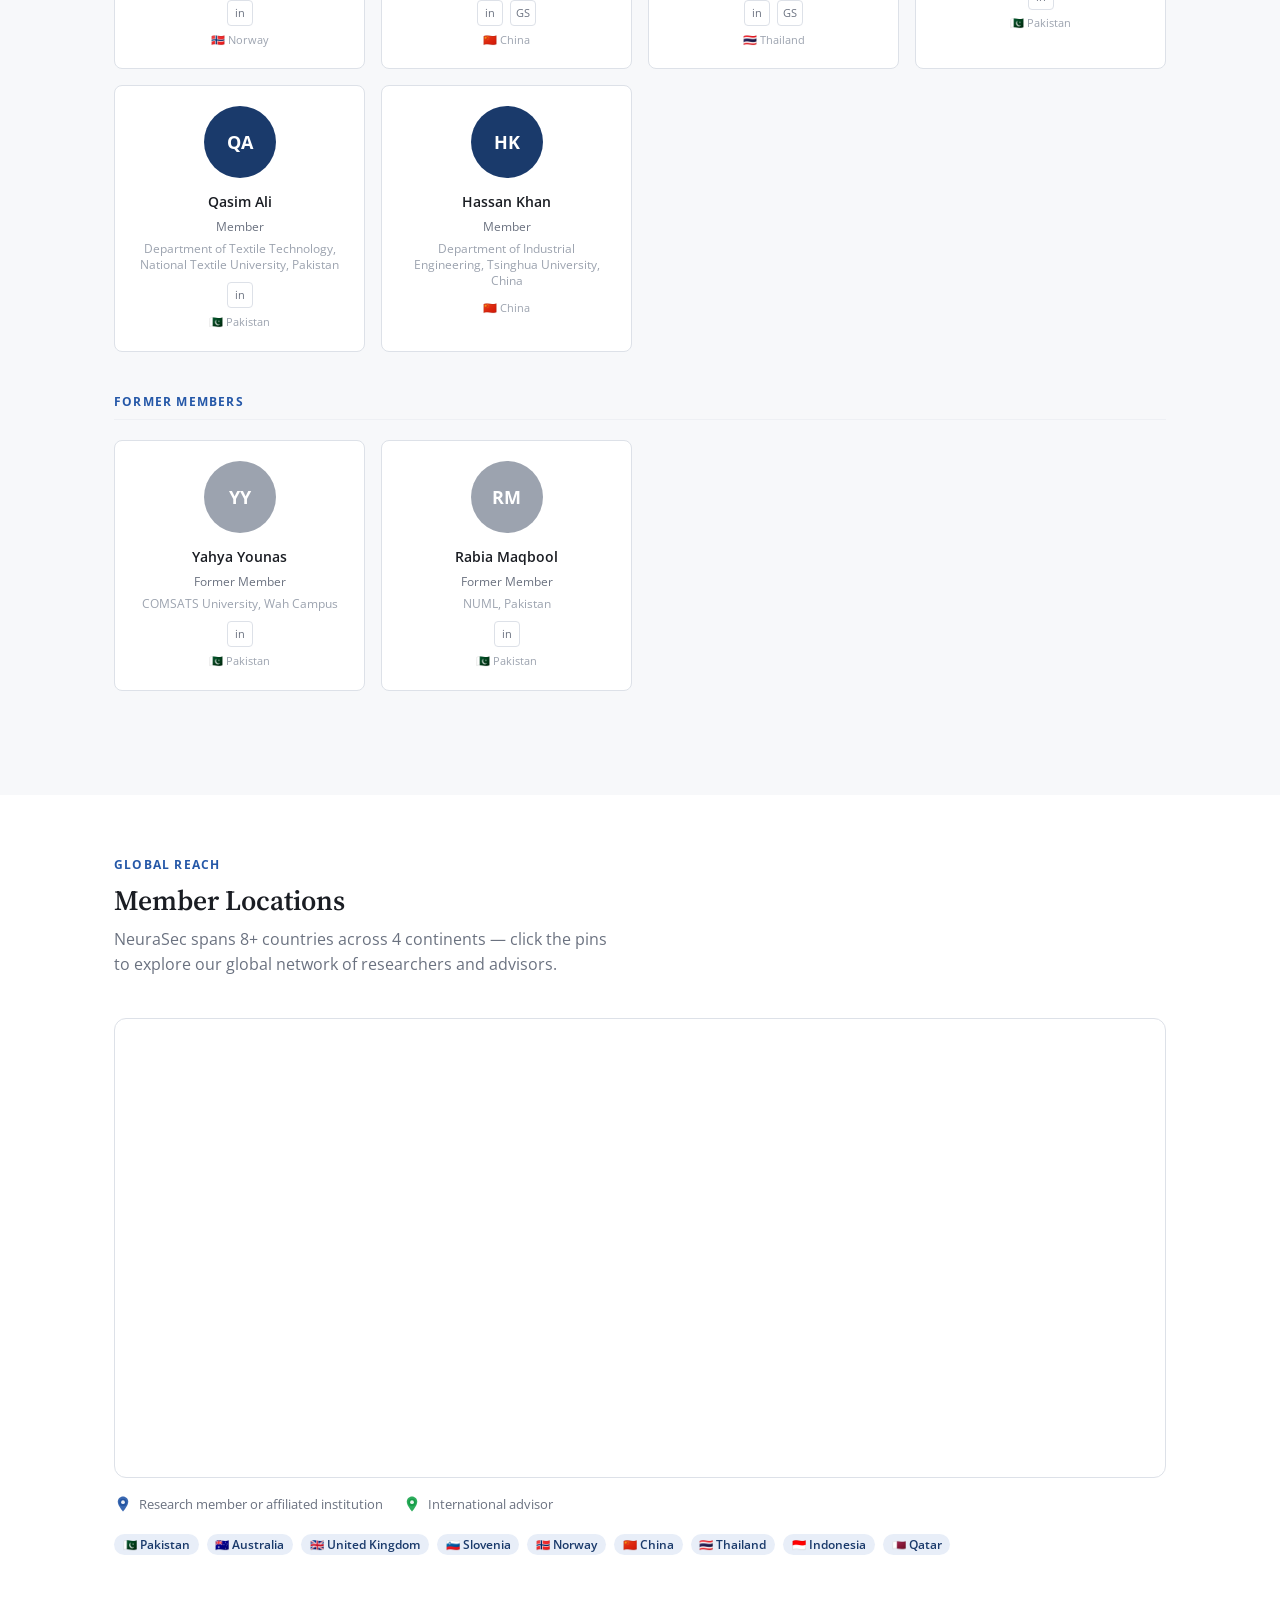
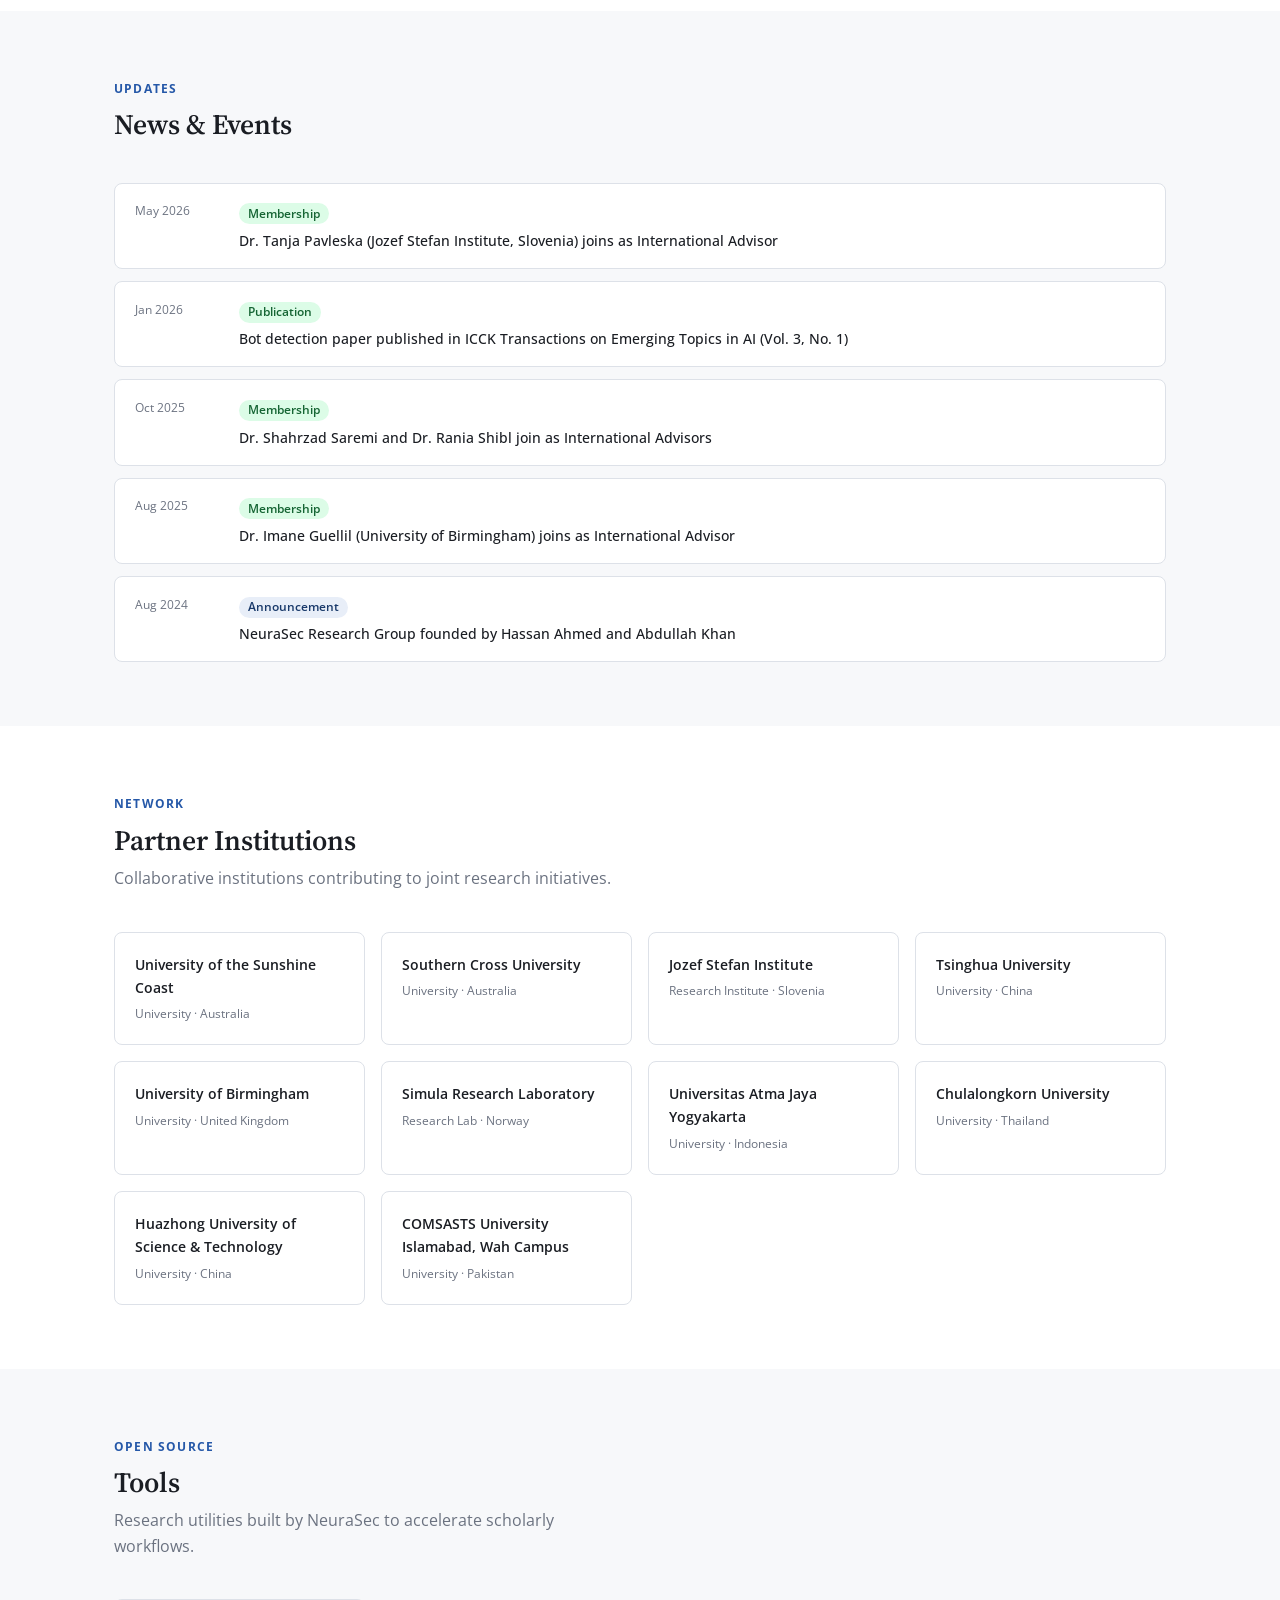
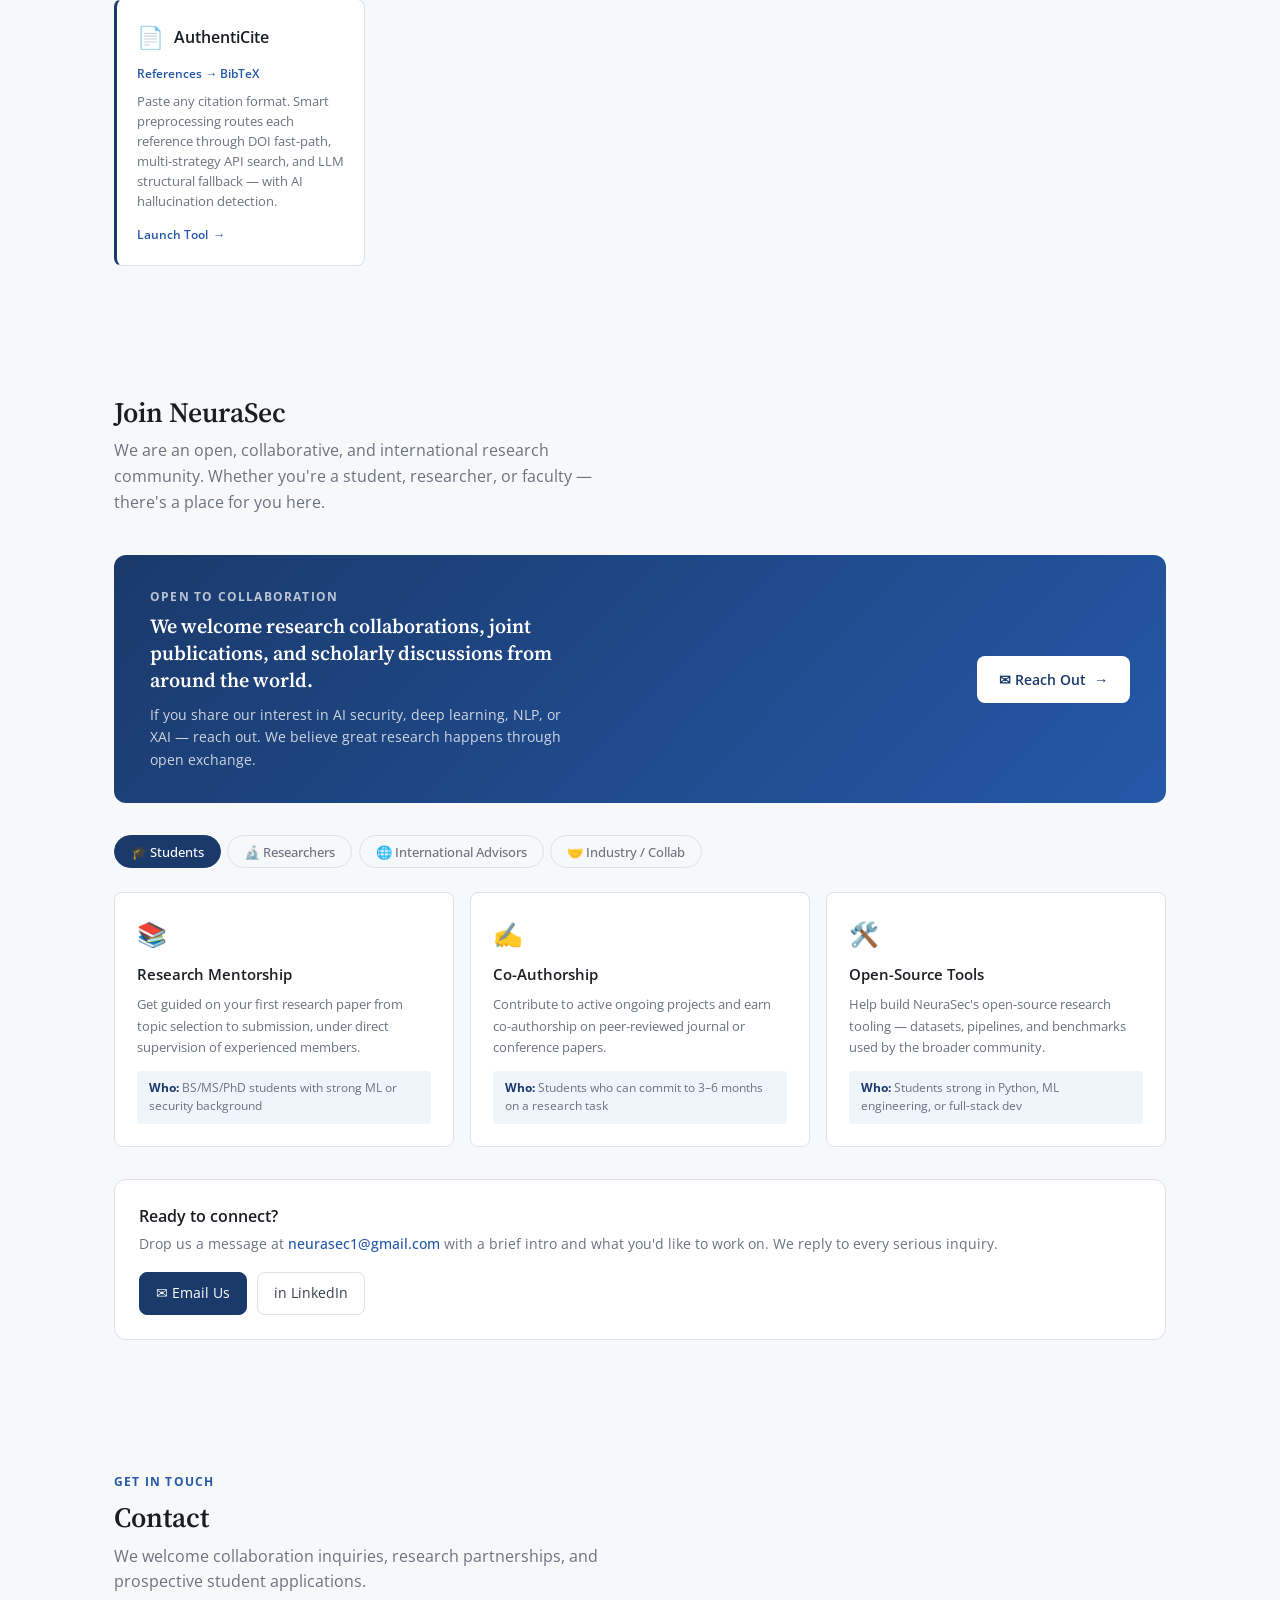
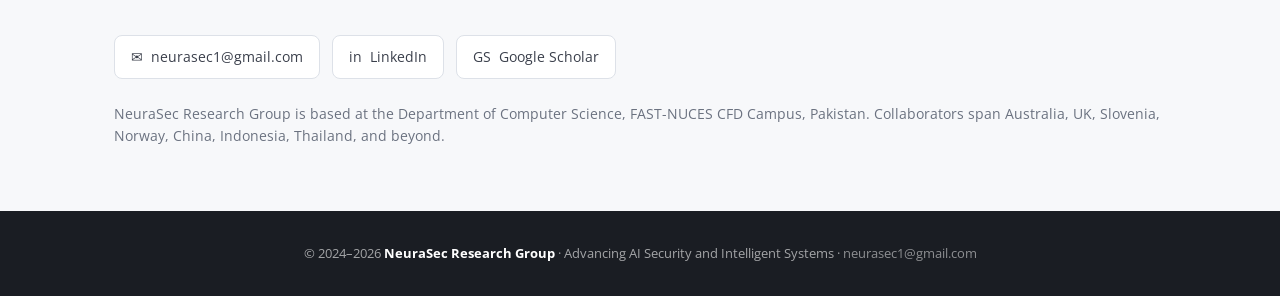
==== commit d538993e: "Update index.html" ====
--- a/index.html
+++ b/index.html
@@ -358,6 +358,24 @@
           </div>
           <div style="margin-top:.4rem">
             <a class="pub-item__doi" href="https://doi.org/10.1108/JARHE-04-2026-0666" target="_blank" rel="noopener">DOI: 10.1108/JARHE-04-2026-0666 ↗</a>
+          </div>
+        </div>
+      </article>
+
+      <article class="pub-item" role="listitem" data-status="published">
+        <div class="pub-item__year">2026</div>
+        <div class="pub-item__body">
+          <div class="pub-item__title">EGenAI-DBR: A Design-Based Framework for Responsible Generative AI Integration in Higher Education</div>
+          <div class="pub-item__authors">Shahrzad Saremi, Mansooreh Mirzaei, Ahmad Rasti, Maryam Nooraei Abadeh, Marzieh Varposhti, Rania Shibl, Hassan Ahmed, Shaden Khaled A. Aldakheel, Erica Mealy, Katie Wang, Declan Humphreys</div>
+          <div class="pub-item__meta">
+            <span class="badge badge--green">Published</span>
+            <span>Education Innovations: Systems and Future Learning, Vol. 1, No. 1, pp. 341–373, 2026, Emerald Publishing</span>
+          </div>
+          <div class="pub-keywords">
+            <span class="kw">Generative AI</span><span class="kw">Higher Education</span><span class="kw">Responsible AI</span><span class="kw">Design-Based Research</span><span class="kw">EdTech</span>
+          </div>
+          <div style="margin-top:.4rem">
+            <a class="pub-item__doi" href="https://doi.org/10.1108/EISFL-04-2026-0057" target="_blank" rel="noopener">DOI: 10.1108/EISFL-04-2026-0057 ↗</a>
           </div>
         </div>
       </article>
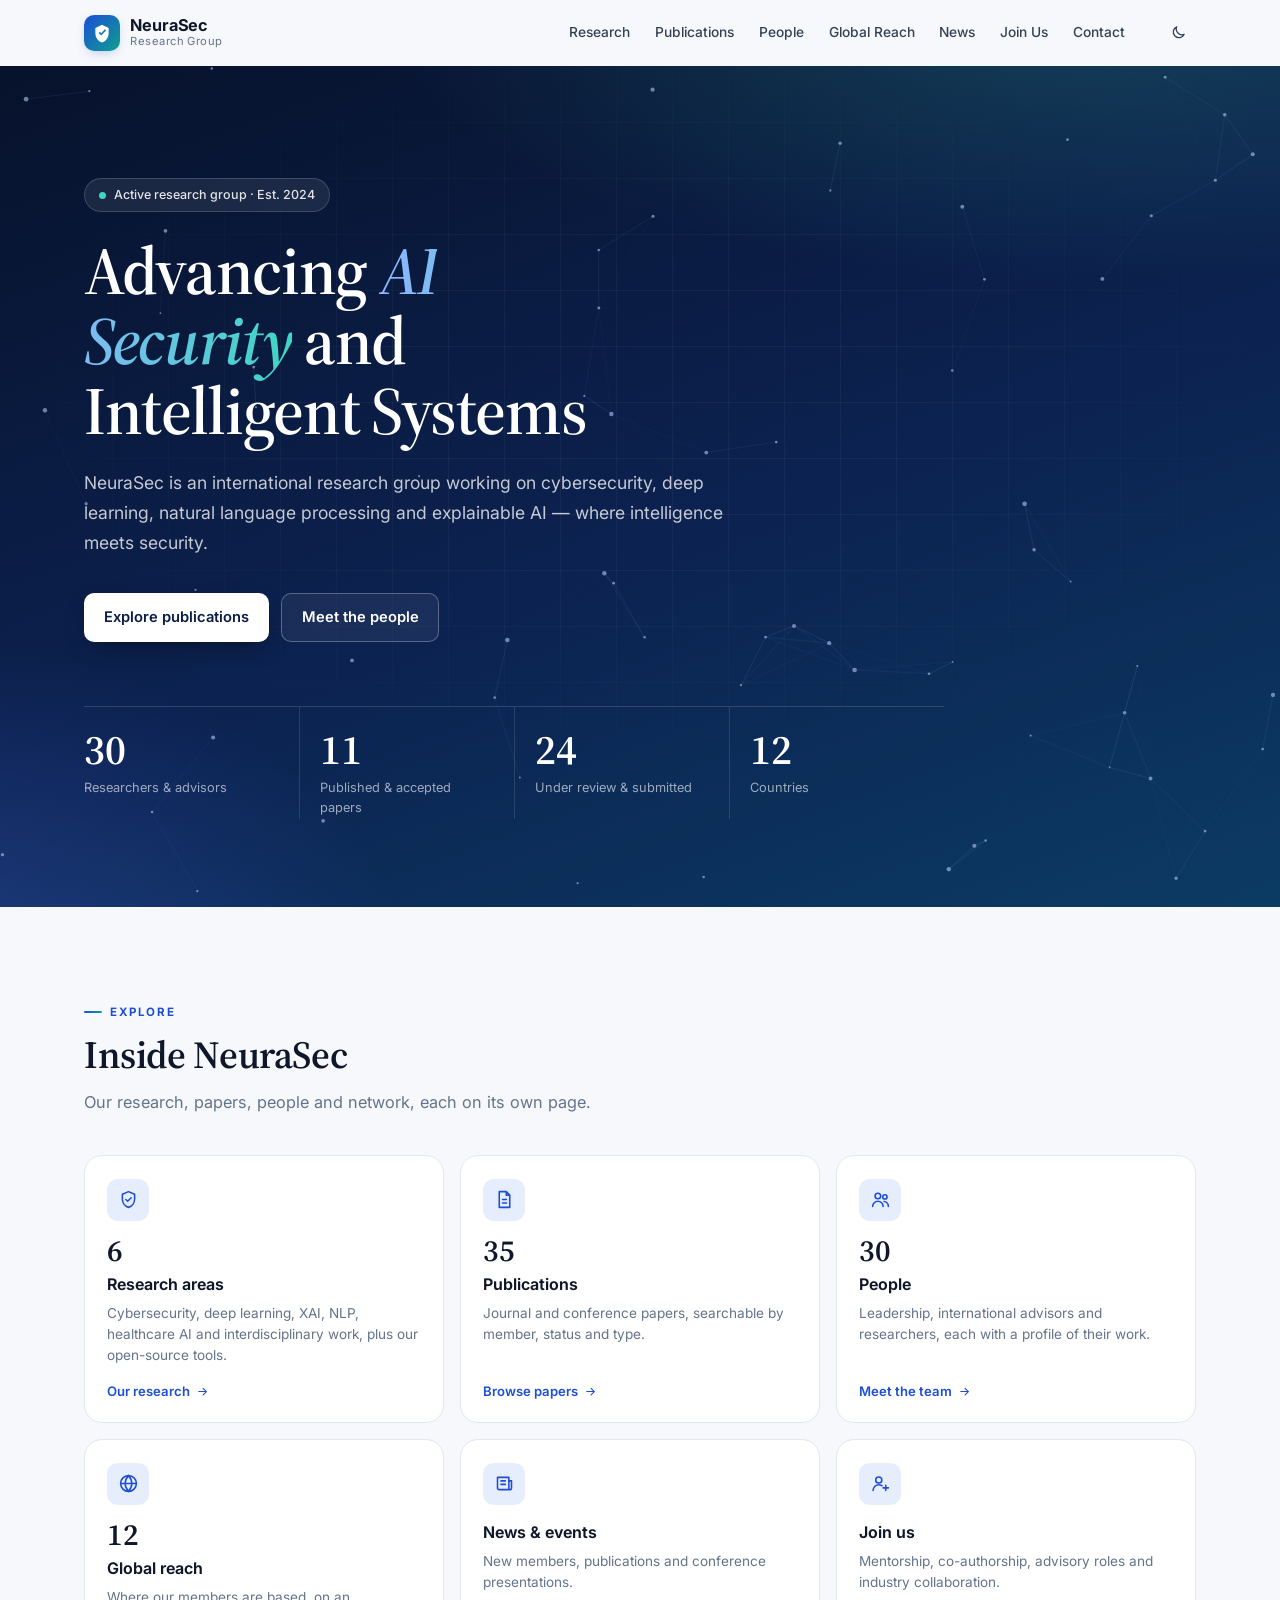
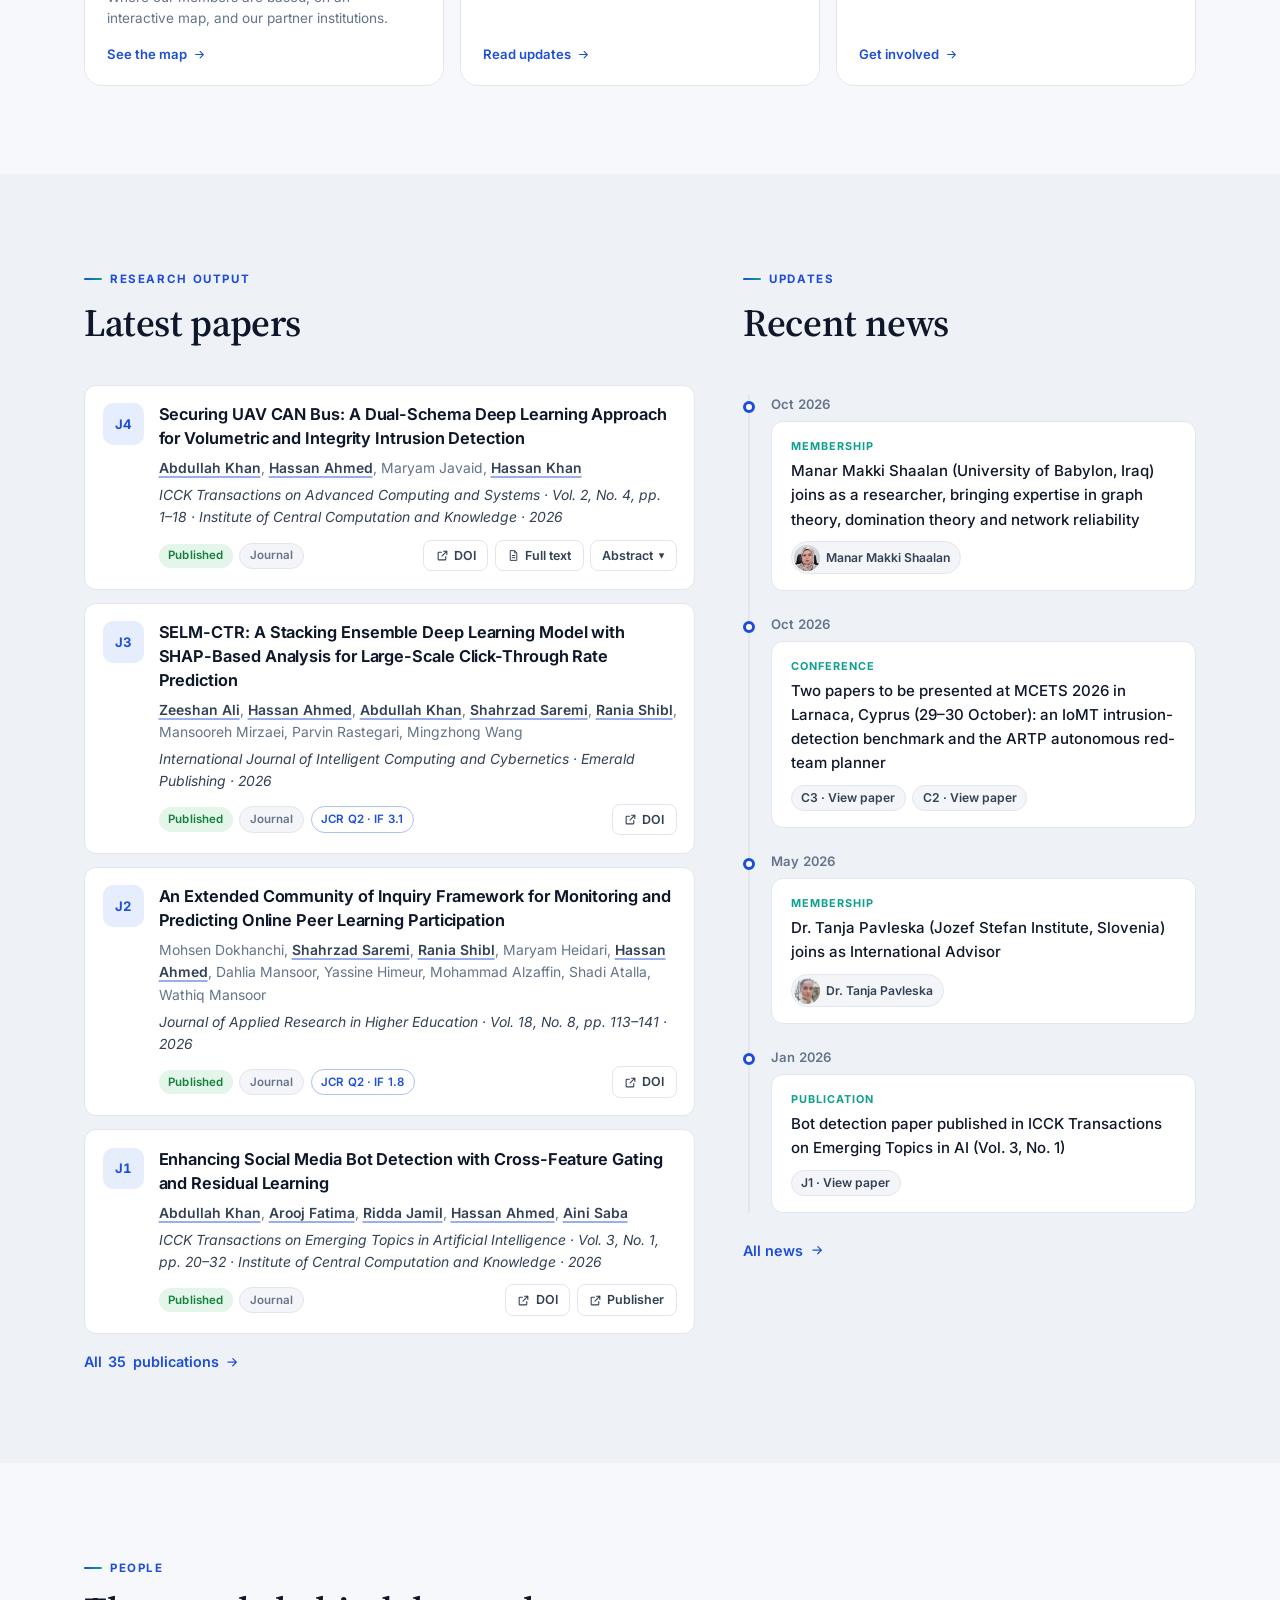
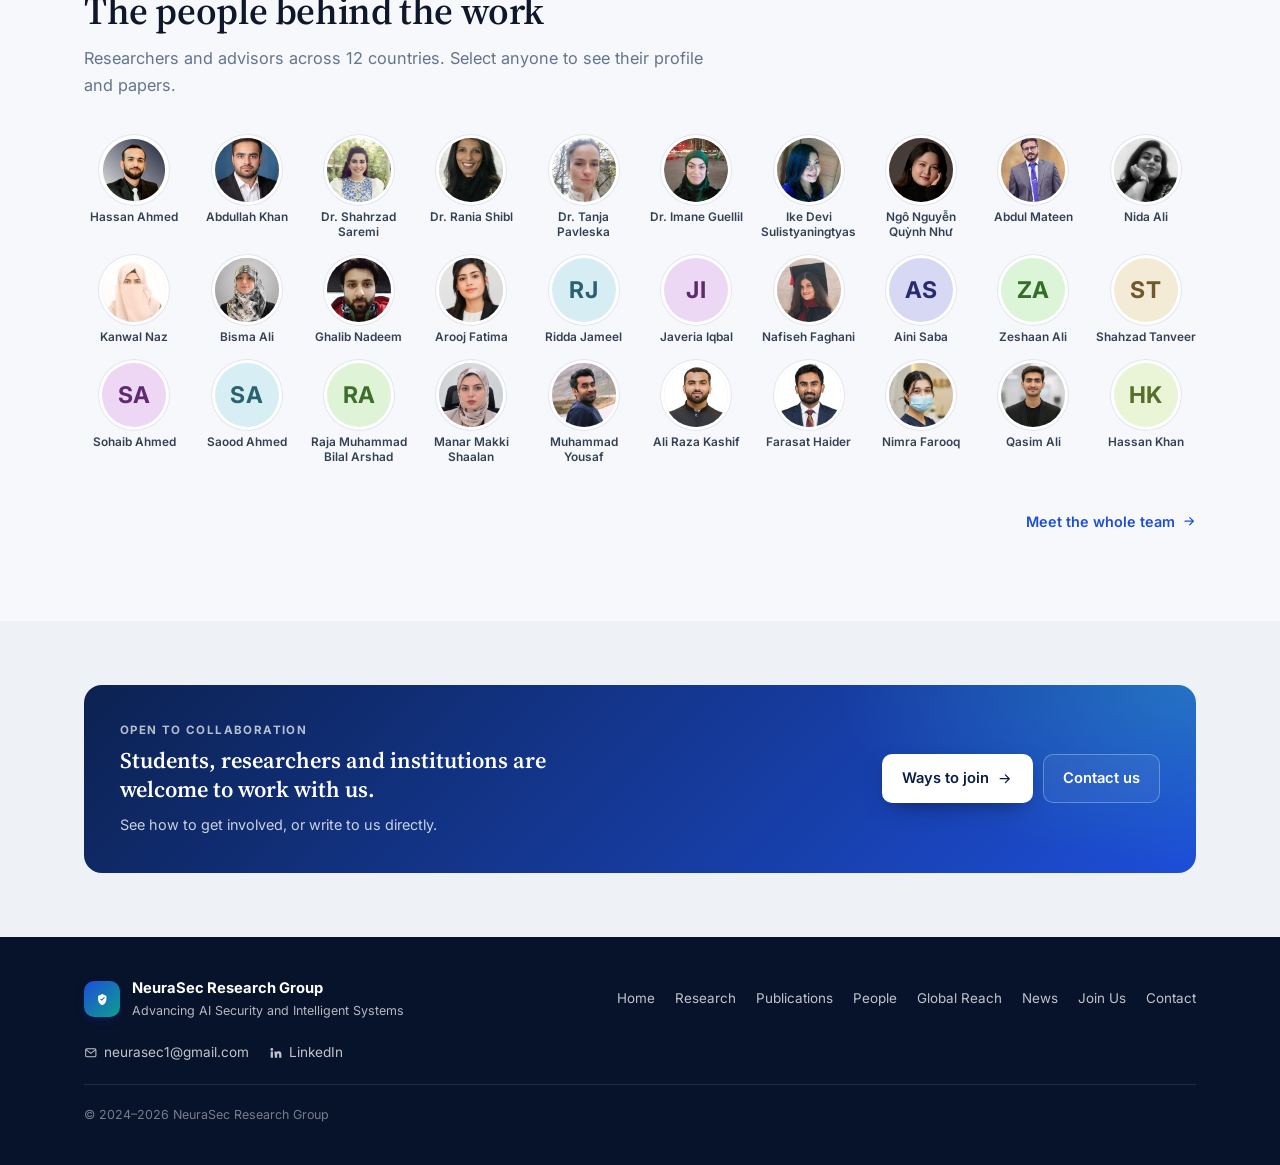
==== commit 68426e84: "Redesign site as data-driven multi-page website - Split the single page into Home, Research, Publica" ====
--- a/index.html
+++ b/index.html
@@ -4,1767 +4,149 @@
   <meta charset="UTF-8" />
   <meta name="viewport" content="width=device-width, initial-scale=1.0" />
   <title>NeuraSec Research Group</title>
-  <meta name="description" content="NeuraSec Research Group — Advancing AI Security and Intelligent Systems." />
-  <link rel="stylesheet" href="neurasec.css" />
-  <link rel="stylesheet" href="https://unpkg.com/leaflet@1.9.4/dist/leaflet.css" integrity="sha256-p4NxAoJBhIIN+hmNHrzRCf9tD/miZyoHS5obTRR9BMY=" crossorigin="" />
-  <script src="https://unpkg.com/leaflet@1.9.4/dist/leaflet.js" integrity="sha256-20nQCchB9co0qIjJZRGuk2/Z9VM+kNiyxNV/XN/sp38=" crossorigin="" defer></script>
-  <style>
-    /* ── Additional styles for new features ── */
+  <meta name="description" content="NeuraSec Research Group — advancing AI security and intelligent systems through research in cybersecurity, deep learning, NLP and explainable AI." />
+  <meta name="theme-color" content="#07122b" />
+  <link rel="icon" href="data:image/svg+xml,%3Csvg xmlns='http://www.w3.org/2000/svg' viewBox='0 0 24 24'%3E%3Cpath fill='%231d4ed8' d='M12 2 4 6v6c0 5.25 3.4 10.15 8 11.5 4.6-1.35 8-6.25 8-11.5V6l-8-4z'/%3E%3C/svg%3E" />
+  <link rel="preconnect" href="https://fonts.googleapis.com" />
+  <link rel="preconnect" href="https://fonts.gstatic.com" crossorigin />
+  <link rel="stylesheet" href="https://fonts.googleapis.com/css2?family=Inter:wght@400;500;600;650;700&family=Source+Serif+4:ital,opsz,wght@0,8..60,500;0,8..60,600;1,8..60,500;1,8..60,600&display=swap" />
+  <link rel="stylesheet" href="css/neurasec.css" />
+  <script>
+    try { var t = localStorage.getItem('neurasec-theme'); if (t) document.documentElement.dataset.theme = t; } catch (e) {}
+  </script>
+</head>
+<body data-page="home">
 
-    /* Go to top button */
-    #goTop {
-      position: fixed;
-      bottom: 2rem;
-      right: 2rem;
-      z-index: 200;
-      width: 44px; height: 44px;
-      background: var(--accent);
-      color: white;
-      border: none;
-      border-radius: 50%;
-      font-size: 1.1rem;
-      cursor: pointer;
-      display: flex;
-      align-items: center;
-      justify-content: center;
-      box-shadow: var(--shadow-md);
-      opacity: 0;
-      pointer-events: none;
-      transition: opacity .25s, transform .25s;
-    }
-    #goTop.visible { opacity: 1; pointer-events: all; }
-    #goTop:hover { transform: translateY(-3px); background: var(--accent-mid); }
+<header id="site-header"></header>
 
-    /* Visitor counter strip */
-    .visitor-strip {
-      background: var(--accent-pale);
-      border-bottom: 1px solid var(--border-light);
-      padding: .45rem 0;
-      font-size: .8rem;
-      color: var(--text-muted);
-      text-align: center;
-    }
-    .visitor-strip strong { color: var(--accent); }
+<main>
+<section class="hero" id="home" aria-labelledby="hero-title">
+  <canvas class="hero__canvas" id="heroCanvas" aria-hidden="true"></canvas>
+  <div class="hero__inner">
+    <span class="hero__badge"><span class="hero__dot" aria-hidden="true"></span>Active research group · Est. 2024</span>
+    <h1 class="hero__title" id="hero-title">Advancing <em>AI Security</em> and Intelligent Systems</h1>
+    <p class="hero__tagline">
+      NeuraSec is an international research group working on cybersecurity, deep learning, natural language
+      processing and explainable AI — where intelligence meets security.
+    </p>
+    <div class="hero__cta">
+      <a class="btn btn--primary" href="publications.html">Explore publications</a>
+      <a class="btn btn--ghost" href="people.html">Meet the people</a>
+    </div>
+    <div class="hero__stats" id="heroStats" aria-label="Group statistics"></div>
+  </div>
+</section>
 
-    /* Enhanced member card – featured (leadership / advisors) */
-    .member-card--featured {
-      padding: 1.5rem;
-      display: flex;
-      flex-direction: column;
-      align-items: center;
-    }
-    .member-card--featured .member-card__photo,
-    .member-card--featured .member-card__initials {
-      width: 88px; height: 88px;
-      font-size: 1.35rem;
-    }
-    .member-card--featured .member-card__name { font-size: 1rem; }
+<section class="section" aria-labelledby="explore-heading">
+  <div class="container">
+    <div class="section-head reveal">
+      <span class="eyebrow">Explore</span>
+      <h2 class="section-title" id="explore-heading">Inside NeuraSec</h2>
+      <p class="section-sub">Our research, papers, people and network, each on its own page.</p>
+    </div>
+    <div class="explore">
+      <a class="tile reveal" href="research.html">
+        <span class="tile__icon"><svg viewBox="0 0 24 24" aria-hidden="true"><g fill="none" stroke="currentColor" stroke-width="1.8" stroke-linejoin="round"><path d="M12 3 5 6v5.5c0 4.3 2.9 8.3 7 9.5 4.1-1.2 7-5.2 7-9.5V6z"/><path d="m9 12 2 2 4-4" stroke-linecap="round"/></g></svg></span>
+        <span class="tile__num">6</span>
+        <span class="tile__title">Research areas</span>
+        <span class="tile__desc">Cybersecurity, deep learning, XAI, NLP, healthcare AI and interdisciplinary work, plus our open-source tools.</span>
+        <span class="tile__go">Our research <svg viewBox="0 0 24 24" aria-hidden="true"><path fill="none" stroke="currentColor" stroke-width="2" stroke-linecap="round" stroke-linejoin="round" d="M5 12h14M13 6l6 6-6 6"/></svg></span>
+      </a>
+      <a class="tile reveal" href="publications.html">
+        <span class="tile__icon"><svg viewBox="0 0 24 24" aria-hidden="true"><g fill="none" stroke="currentColor" stroke-width="1.8" stroke-linejoin="round"><path d="M6 3h8l4 4v14H6z"/><path d="M14 3v4h4M9 12h6M9 16h6"/></g></svg></span>
+        <span class="tile__num" data-count="papers">–</span>
+        <span class="tile__title">Publications</span>
+        <span class="tile__desc">Journal and conference papers, searchable by member, status and type.</span>
+        <span class="tile__go">Browse papers <svg viewBox="0 0 24 24" aria-hidden="true"><path fill="none" stroke="currentColor" stroke-width="2" stroke-linecap="round" stroke-linejoin="round" d="M5 12h14M13 6l6 6-6 6"/></svg></span>
+      </a>
+      <a class="tile reveal" href="people.html">
+        <span class="tile__icon"><svg viewBox="0 0 24 24" aria-hidden="true"><g fill="none" stroke="currentColor" stroke-width="1.8" stroke-linecap="round"><circle cx="9" cy="8" r="3.2"/><path d="M3 20c0-3.3 2.7-6 6-6s6 2.7 6 6"/><circle cx="17" cy="9" r="2.5"/><path d="M16 14.2c2.8.2 5 2.6 5 5.8"/></g></svg></span>
+        <span class="tile__num" data-count="members">–</span>
+        <span class="tile__title">People</span>
+        <span class="tile__desc">Leadership, international advisors and researchers, each with a profile of their work.</span>
+        <span class="tile__go">Meet the team <svg viewBox="0 0 24 24" aria-hidden="true"><path fill="none" stroke="currentColor" stroke-width="2" stroke-linecap="round" stroke-linejoin="round" d="M5 12h14M13 6l6 6-6 6"/></svg></span>
+      </a>
+      <a class="tile reveal" href="network.html">
+        <span class="tile__icon"><svg viewBox="0 0 24 24" aria-hidden="true"><g fill="none" stroke="currentColor" stroke-width="1.8"><circle cx="12" cy="12" r="9"/><path d="M3 12h18M12 3c2.6 2.9 3.8 5.9 3.8 9s-1.2 6.1-3.8 9c-2.6-2.9-3.8-5.9-3.8-9S9.4 5.9 12 3z"/></g></svg></span>
+        <span class="tile__num" data-count="countries">–</span>
+        <span class="tile__title">Global reach</span>
+        <span class="tile__desc">Where our members are based, on an interactive map, and our partner institutions.</span>
+        <span class="tile__go">See the map <svg viewBox="0 0 24 24" aria-hidden="true"><path fill="none" stroke="currentColor" stroke-width="2" stroke-linecap="round" stroke-linejoin="round" d="M5 12h14M13 6l6 6-6 6"/></svg></span>
+      </a>
+      <a class="tile reveal" href="news.html">
+        <span class="tile__icon"><svg viewBox="0 0 24 24" aria-hidden="true"><g fill="none" stroke="currentColor" stroke-width="1.8" stroke-linejoin="round"><path d="M4 5h13v14H6a2 2 0 0 1-2-2z"/><path d="M17 9h3v8a2 2 0 0 1-2 2M8 9h5M8 13h5" stroke-linecap="round"/></g></svg></span>
+        
+        <span class="tile__title">News &amp; events</span>
+        <span class="tile__desc">New members, publications and conference presentations.</span>
+        <span class="tile__go">Read updates <svg viewBox="0 0 24 24" aria-hidden="true"><path fill="none" stroke="currentColor" stroke-width="2" stroke-linecap="round" stroke-linejoin="round" d="M5 12h14M13 6l6 6-6 6"/></svg></span>
+      </a>
+      <a class="tile reveal" href="join.html">
+        <span class="tile__icon"><svg viewBox="0 0 24 24" aria-hidden="true"><g fill="none" stroke="currentColor" stroke-width="1.8" stroke-linecap="round"><circle cx="10" cy="8" r="3.5"/><path d="M3.5 20c0-3.6 2.9-6.5 6.5-6.5 1.4 0 2.6.4 3.7 1.1M18 14v6M15 17h6"/></g></svg></span>
+        
+        <span class="tile__title">Join us</span>
+        <span class="tile__desc">Mentorship, co-authorship, advisory roles and industry collaboration.</span>
+        <span class="tile__go">Get involved <svg viewBox="0 0 24 24" aria-hidden="true"><path fill="none" stroke="currentColor" stroke-width="2" stroke-linecap="round" stroke-linejoin="round" d="M5 12h14M13 6l6 6-6 6"/></svg></span>
+      </a>
+    </div>
+  </div>
+</section>
 
-    .member-card__expertise {
-      font-size: .73rem;
-      color: var(--text-muted);
-      margin-top: .3rem;
-      line-height: 1.45;
-      text-align: center;
-    }
+<section class="section section--alt" aria-labelledby="latest-heading">
+  <div class="container split">
+    <div>
+      <div class="section-head reveal">
+        <span class="eyebrow">Research output</span>
+        <h2 class="section-title" id="latest-heading">Latest papers</h2>
+      </div>
+      <div id="latestPubs"></div>
+      <a class="more-link" href="publications.html">All <span data-count="papers">–</span> publications <svg viewBox="0 0 24 24" aria-hidden="true"><path fill="none" stroke="currentColor" stroke-width="2" stroke-linecap="round" stroke-linejoin="round" d="M5 12h14M13 6l6 6-6 6"/></svg></a>
+    </div>
+    <div>
+      <div class="section-head reveal">
+        <span class="eyebrow">Updates</span>
+        <h2 class="section-title">Recent news</h2>
+      </div>
+      <div class="timeline timeline--compact" id="newsList" data-limit="4"></div>
+      <a class="more-link" href="news.html">All news <svg viewBox="0 0 24 24" aria-hidden="true"><path fill="none" stroke="currentColor" stroke-width="2" stroke-linecap="round" stroke-linejoin="round" d="M5 12h14M13 6l6 6-6 6"/></svg></a>
+    </div>
+  </div>
+</section>
 
-    .member-card__email {
-      font-size: .72rem;
-      color: var(--accent-mid);
-      margin-top: .25rem;
-      word-break: break-all;
-    }
+<section class="section" aria-labelledby="faces-heading">
+  <div class="container">
+    <div class="section-head reveal">
+      <span class="eyebrow">People</span>
+      <h2 class="section-title" id="faces-heading">The people behind the work</h2>
+      <p class="section-sub">Researchers and advisors across <span data-count="countries">–</span> countries. Select anyone to see their profile and papers.</p>
+    </div>
+    <div class="faces" id="faces"></div>
+    <div class="section-foot"><a class="more-link" href="people.html">Meet the whole team <svg viewBox="0 0 24 24" aria-hidden="true"><path fill="none" stroke="currentColor" stroke-width="2" stroke-linecap="round" stroke-linejoin="round" d="M5 12h14M13 6l6 6-6 6"/></svg></a></div>
+  </div>
+</section>
 
-    /* World map section */
-    .map-section {
-      padding-block: 3.5rem;
-    }
-
-
-    /* map-legend used by Leaflet section */
-    .map-legend {
-      display: flex;
-      flex-wrap: wrap;
-      gap: 1rem;
-      margin-top: 1rem;
-      font-size: .8rem;
-      color: var(--text-muted);
-    }
-    .map-legend-item { display: flex; align-items: center; gap: .4rem; }
-
-    /* Projects section – hidden */
-    .projects-section { display: none; }
-
-    /* Citation / doi link */
-    .pub-item__doi { text-decoration: none; }
-    .pub-item__doi:hover { text-decoration: underline; }
-
-    /* Accepted / In Press badge */
-    .badge--teal {
-      background: #ccfbf1;
-      color: #0f766e;
-    }
-
-    /* Smooth stats counter */
-    .hero__stat-num { transition: all .3s; }
-
-    /* Section filter tabs */
-    .pub-filter {
-      display: flex;
-      flex-wrap: wrap;
-      gap: .4rem;
-      margin-bottom: 1.5rem;
-    }
-    .pub-filter__btn {
-      padding: .35rem .9rem;
-      border: 1px solid var(--border);
-      border-radius: 100px;
-      background: none;
-      font-size: .8rem;
-      font-family: var(--font-base);
-      cursor: pointer;
-      color: var(--text-muted);
-      transition: background .15s, border-color .15s, color .15s;
-    }
-    .pub-filter__btn.active, .pub-filter__btn:hover {
-      background: var(--accent);
-      border-color: var(--accent);
-      color: white;
-    }
-
-    /* Expertise tags on advisor cards */
-    .expertise-tags {
-      display: flex;
-      flex-wrap: wrap;
-      justify-content: center;
-      gap: .3rem;
-      margin-top: .4rem;
-    }
-    .expertise-tags .kw { font-size: .68rem; }
-    /* ── Join Us tabs ── */
-    .join-tab {
-      padding: .4rem 1rem;
-      border: 1px solid var(--border);
-      border-radius: 100px;
-      background: none;
-      font-size: .82rem;
-      font-family: var(--font-base);
-      cursor: pointer;
-      color: var(--text-muted);
-      transition: background .15s, border-color .15s, color .15s;
-      font-weight: 500;
-    }
-    .join-tab.active, .join-tab:hover {
-      background: var(--accent);
-      border-color: var(--accent);
-      color: white;
-    }
-    .join-panel { display: none; }
-    .join-panel.active { display: block; }
-
-    .join-cards-grid {
-      display: grid;
-      grid-template-columns: repeat(auto-fit, minmax(260px, 1fr));
-      gap: 1rem;
-    }
-    .join-card {
-      background: var(--white);
-      border: 1px solid var(--border);
-      border-radius: var(--radius);
-      padding: 1.4rem;
-      display: flex;
-      flex-direction: column;
-      gap: .5rem;
-      transition: box-shadow .2s, border-color .2s;
-    }
-    .join-card:hover { box-shadow: var(--shadow-md); border-color: var(--accent-mid); }
-    .join-card__icon { font-size: 1.5rem; }
-    .join-card__title { font-size: .95rem; font-weight: 600; color: var(--text-primary); }
-    .join-card__desc { font-size: .84rem; color: var(--text-muted); line-height: 1.6; flex: 1; }
-    .join-card__req { font-size: .78rem; color: var(--text-muted); padding: .5rem .75rem; background: var(--accent-pale); border-radius: var(--radius-sm); margin-top: .25rem; line-height: 1.5; }
-    .join-card__req strong { color: var(--accent); }
-
-    /* ── Leaflet custom pin overrides ── */
-    .leaflet-popup-content-wrapper {
-      border-radius: 10px !important;
-      box-shadow: 0 4px 20px rgba(0,0,0,.18) !important;
-      font-family: var(--font-base) !important;
-      border: 1px solid var(--border-light);
-    }
-    .leaflet-popup-content {
-      margin: 12px 16px !important;
-      font-size: 13px !important;
-      line-height: 1.6 !important;
-      color: var(--text-body) !important;
-      min-width: 180px;
-    }
-    .leaflet-popup-content b { color: var(--text-primary); font-size: 13.5px; }
-    .leaflet-popup-tip { background: white !important; }
-    .leaflet-popup-close-button { color: var(--text-muted) !important; font-size: 18px !important; top: 6px !important; right: 8px !important; }
-    .leaflet-popup-close-button:hover { color: var(--accent) !important; }
-    .leaflet-container { font-family: var(--font-base) !important; }
-    .leaflet-control-attribution { font-size: 10px !important; }
-
-    /* map legend */
-    .map-legend { display:flex; flex-wrap:wrap; gap:1.25rem; font-size:.8rem; color:var(--text-muted); align-items:center; }
-    .map-legend-item { display:flex; align-items:center; gap:.45rem; }
-  </style>
-</head>
-<body>
-
-<!-- Visitor counter strip -->
-<div class="visitor-strip" role="status" aria-live="polite">
-  👁 Site visitors: <strong id="visitorCount">—</strong> &nbsp;|&nbsp; Welcome to NeuraSec Research Group
-</div>
-
-<!-- ══════════ NAVIGATION ══════════ -->
-<nav class="nav" role="navigation" aria-label="Main navigation">
-  <div class="nav__inner">
-    <a href="#home" class="nav__brand" aria-label="NeuraSec home">
-      <div class="nav__logo" aria-hidden="true">
-        <svg viewBox="0 0 24 24" xmlns="http://www.w3.org/2000/svg">
-          <path d="M12 2L4 6v6c0 5.25 3.4 10.15 8 11.5C16.6 22.15 20 17.25 20 12V6l-8-4zm-1 13l-3-3 1.41-1.41L11 12.17l4.59-4.58L17 9l-6 6z"/>
-        </svg>
+<section class="section section--alt section--tight">
+  <div class="container">
+    <div class="banner reveal" style="margin-bottom:0">
+      <div>
+        <div class="banner__eyebrow">Open to collaboration</div>
+        <div class="banner__title">Students, researchers and institutions are welcome to work with us.</div>
+        <p class="banner__text">See how to get involved, or write to us directly.</p>
       </div>
-      <div>
-        <div class="nav__name">NeuraSec</div>
-        <div class="nav__sub">Research Group</div>
-      </div>
-    </a>
-
-    <button class="nav__toggle" id="navToggle" aria-label="Toggle menu" aria-expanded="false">☰</button>
-
-    <ul class="nav__links" id="navLinks" role="list">
-      <li><a href="#home" class="active">Home</a></li>
-      <li><a href="#research">Research Areas</a></li>
-      <li><a href="#publications">Publications</a></li>
-      <li><a href="#team">Team</a></li>
-      <li><a href="#map-section">Global Reach</a></li>
-      <li><a href="#tools">Tools</a></li>
-      <li><a href="#news">News</a></li>
-      <li><a href="#join">Join Us</a></li>
-      <li><a href="#contact">Contact</a></li>
-    </ul>
-  </div>
-</nav>
-
-
-<!-- ══════════ HERO ══════════ -->
-<section class="hero" id="home" aria-label="Introduction">
-  <div class="hero__inner">
-    <div class="hero__badge">
-      <span class="hero__badge-dot" aria-hidden="true"></span>
-      Active Research Group · Est. 2024
-    </div>
-    <h1 class="hero__title">Advancing AI Security and Intelligent Systems</h1>
-    <p class="hero__tagline">
-      NeuraSec is a collaborative research group focused on cybersecurity, deep learning, natural language processing, and explainable AI — producing impactful work at the intersection of intelligence and security.
-    </p>
-    <div class="hero__stats" role="list" aria-label="Group statistics">
-      <div role="listitem">
-        <div class="hero__stat-num">20+</div>
-        <div class="hero__stat-label">Active Members</div>
-      </div>
-      <div role="listitem">
-        <div class="hero__stat-num">18+</div>
-        <div class="hero__stat-label">Research Papers</div>
-      </div>
-      <div role="listitem">
-        <div class="hero__stat-num">8+</div>
-        <div class="hero__stat-label">Countries</div>
-      </div>
-      <div role="listitem">
-        <div class="hero__stat-num">6+</div>
-        <div class="hero__stat-label">Research Areas</div>
+      <div style="display:flex;flex-wrap:wrap;gap:.6rem">
+        <a class="btn btn--primary" href="join.html">Ways to join <svg viewBox="0 0 24 24" aria-hidden="true"><path fill="none" stroke="currentColor" stroke-width="2" stroke-linecap="round" stroke-linejoin="round" d="M5 12h14M13 6l6 6-6 6"/></svg></a>
+        <a class="btn btn--ghost" href="contact.html">Contact us</a>
       </div>
     </div>
   </div>
 </section>
+</main>
 
+<footer class="site-footer" id="site-footer"></footer>
 
-<!-- ══════════ RESEARCH AREAS ══════════ -->
-<section class="section section--alt" id="research" aria-labelledby="research-heading">
-  <div class="container">
-    <div class="section-header">
-      <h2 class="section-title" id="research-heading">Research Areas</h2>
-      <p class="section-sub">Our work spans six domains addressing critical challenges in modern computing and intelligent systems.</p>
-    </div>
-    <div class="areas-grid" role="list">
-      <article class="area-card" role="listitem">
-        <div class="area-card__icon" aria-hidden="true">🔒</div>
-        <h3 class="area-card__title">Cybersecurity</h3>
-        <p class="area-card__desc">Intrusion detection for IoMT, CAN bus, and UAV networks. Deep learning-based anomaly detection, malware classification, phishing URL detection, and LLM jailbreak prevention.</p>
-      </article>
-      <article class="area-card" role="listitem">
-        <div class="area-card__icon" aria-hidden="true">🧠</div>
-        <h3 class="area-card__title">Artificial Intelligence &amp; Deep Learning</h3>
-        <p class="area-card__desc">Transformer architectures, ensemble methods, federated learning, and graph neural networks applied to classification, detection, and natural language tasks.</p>
-      </article>
-      <article class="area-card" role="listitem">
-        <div class="area-card__icon" aria-hidden="true">🔍</div>
-        <h3 class="area-card__title">Explainable AI (XAI)</h3>
-        <p class="area-card__desc">Interpretable machine learning with SHAP-based diagnostics, attention visualization, and per-class analysis to ensure transparent, trustworthy AI systems.</p>
-      </article>
-      <article class="area-card" role="listitem">
-        <div class="area-card__icon" aria-hidden="true">💬</div>
-        <h3 class="area-card__title">Natural Language Processing</h3>
-        <p class="area-card__desc">Urdu–Roman Urdu transliteration, social media bot detection, sentiment analysis, hate speech detection, and LLM safety &amp; jailbreak analysis.</p>
-      </article>
-      <article class="area-card" role="listitem">
-        <div class="area-card__icon" aria-hidden="true">🏥</div>
-        <h3 class="area-card__title">AI in Healthcare</h3>
-        <p class="area-card__desc">Multimodal AI for Alzheimer's detection, skin disease classification, and systematic literature reviews on AI-based clinical decision support.</p>
-      </article>
-      <article class="area-card" role="listitem">
-        <div class="area-card__icon" aria-hidden="true">⚡</div>
-        <h3 class="area-card__title">Interdisciplinary Research</h3>
-        <p class="area-card__desc">Post-quantum cryptography benchmarking on IoT, smart grid deep learning, energy storage materials, sports analytics, and industry 4.0 applications.</p>
-      </article>
-    </div>
-  </div>
-</section>
-
-
-<!-- ══════════ PUBLICATIONS ══════════ -->
-<section class="section" id="publications" aria-labelledby="pub-heading">
-  <div class="container">
-    <div class="section-header">
-      <span class="section-label">Research Output</span>
-      <h2 class="section-title" id="pub-heading">Publications</h2>
-      <p class="section-sub">Peer-reviewed journal articles, conference papers, and manuscripts under review.</p>
-    </div>
-
-    <!-- Filter tabs -->
-    <div class="pub-filter" role="group" aria-label="Filter publications">
-      <button class="pub-filter__btn active" data-filter="all">All</button>
-      <button class="pub-filter__btn" data-filter="published">Published</button>
-      <button class="pub-filter__btn" data-filter="review">Under Review</button>
-      <button class="pub-filter__btn" data-filter="progress">In Progress</button>
-    </div>
-
-    <div class="pub-list" role="list">
-
-      <article class="pub-item" role="listitem" data-status="published">
-        <div class="pub-item__year">2026</div>
-        <div class="pub-item__body">
-          <div class="pub-item__title">An Extended Community of Inquiry Framework for Monitoring and Predicting Online Peer Learning Participation</div>
-          <div class="pub-item__authors">Mohsen Dokhanchi, Shahrzad Saremi, Rania Shibl, Maryam Heidari, Hassan Ahmed, Dahlia Mansoor, Yassine Himeur, Mohammad Alzaffin, Shadi Atalla, Wathiq Mansoor</div>
-          <div class="pub-item__meta">
-            <span class="badge badge--green">Published</span>
-            <span>Journal of Applied Research in Higher Education, Vol. 18, No. 8, pp. 113–141, 2026 &nbsp;<strong style="color:var(--accent)">(JCR Q2, IF 1.8)</strong></span>
-          </div>
-          <div class="pub-keywords">
-            <span class="kw">Community of Inquiry</span><span class="kw">Online Learning</span><span class="kw">Peer Learning</span><span class="kw">Higher Education</span><span class="kw">Prediction</span>
-          </div>
-          <div style="margin-top:.4rem">
-            <a class="pub-item__doi" href="https://doi.org/10.1108/JARHE-04-2026-0666" target="_blank" rel="noopener">DOI: 10.1108/JARHE-04-2026-0666 ↗</a>
-          </div>
-        </div>
-      </article>
-
-      <article class="pub-item" role="listitem" data-status="published">
-        <div class="pub-item__year">2026</div>
-        <div class="pub-item__body">
-          <div class="pub-item__title">EGenAI-DBR: A Design-Based Framework for Responsible Generative AI Integration in Higher Education</div>
-          <div class="pub-item__authors">Shahrzad Saremi, Mansooreh Mirzaei, Ahmad Rasti, Maryam Nooraei Abadeh, Marzieh Varposhti, Rania Shibl, Hassan Ahmed, Shaden Khaled A. Aldakheel, Erica Mealy, Katie Wang, Declan Humphreys</div>
-          <div class="pub-item__meta">
-            <span class="badge badge--green">Published</span>
-            <span>Education Innovations: Systems and Future Learning, Vol. 1, No. 1, pp. 341–373, 2026, Emerald Publishing</span>
-          </div>
-          <div class="pub-keywords">
-            <span class="kw">Generative AI</span><span class="kw">Higher Education</span><span class="kw">Responsible AI</span><span class="kw">Design-Based Research</span><span class="kw">EdTech</span>
-          </div>
-          <div style="margin-top:.4rem">
-            <a class="pub-item__doi" href="https://doi.org/10.1108/EISFL-04-2026-0057" target="_blank" rel="noopener">DOI: 10.1108/EISFL-04-2026-0057 ↗</a>
-          </div>
-        </div>
-      </article>
-
-      <article class="pub-item" role="listitem" data-status="published">
-        <div class="pub-item__year">2025</div>
-        <div class="pub-item__body">
-          <div class="pub-item__title">An Ensemble Deep Learning Framework for Autonomous Vehicle Attack Detection</div>
-          <div class="pub-item__authors">Hassan Jari, Hassan Ahmed, Hareem Kibriya, Wazir Zada Khan, Ali Tahir</div>
-          <div class="pub-item__meta">
-            <span class="badge badge--green">Published</span>
-            <span>Proceedings of ICETECC 2025, Jamshoro, Pakistan, 23–25 April 2025. IEEE</span>
-          </div>
-          <div class="pub-keywords">
-            <span class="kw">Autonomous Vehicles</span><span class="kw">Attack Detection</span><span class="kw">Ensemble Learning</span><span class="kw">Deep Learning</span><span class="kw">CAN Bus</span>
-          </div>
-          <div style="margin-top:.4rem">
-            <a class="pub-item__doi" href="https://ieeexplore.ieee.org/document/11070228" target="_blank" rel="noopener">DOI: 10.1109/ICETECC65365.2025.11070228 ↗</a>
-            &nbsp;·&nbsp;
-            <a class="pub-item__doi" href="https://www.researchgate.net/publication/393688332_An_Ensemble_Deep_Learning_Framework_for_Autonomous_Vehicle_Attack_Detection" target="_blank" rel="noopener">Full text ↗</a>
-          </div>
-        </div>
-      </article>
-
-      <article class="pub-item" role="listitem" data-status="published">
-        <div class="pub-item__year">2026</div>
-        <div class="pub-item__body">
-          <div class="pub-item__title">Enhancing Social Media Bot Detection with Cross-Feature Gating and Residual Learning</div>
-          <div class="pub-item__authors">Abdullah Khan, Arooj Fatima, Ridda Jamil, Hassan Ahmed, Aini Saba</div>
-          <div class="pub-item__meta">
-            <span class="badge badge--green">Published</span>
-            <span>ICCK Transactions on Emerging Topics in Artificial Intelligence, Vol. 3, No. 1, pp. 20–32</span>
-          </div>
-          <div class="pub-keywords">
-            <span class="kw">Bot Detection</span><span class="kw">Social Media</span><span class="kw">Deep Learning</span><span class="kw">Feature Gating</span><span class="kw">NLP</span>
-          </div>
-          <div style="margin-top:.4rem">
-            <a class="pub-item__doi" href="https://doi.org/10.62762/TETAI.2025.791029" target="_blank" rel="noopener">DOI: 10.62762/TETAI.2025.791029 ↗</a>
-          </div>
-        </div>
-      </article>
-
-      <article class="pub-item" role="listitem" data-status="review">
-        <div class="pub-item__year">2026</div>
-        <div class="pub-item__body">
-          <div class="pub-item__title">Urdu to Roman Urdu Transliteration Using Bi-Directional LSTM and Attention Mechanisms</div>
-          <div class="pub-item__authors">Hassan Ahmed, Abdullah Khan, Hassan Khan</div>
-          <div class="pub-item__meta">
-            <span class="badge badge--teal">Accepted / In Press</span>
-            <span>ICCK Transactions on Advanced Computing and Systems, 2026</span>
-          </div>
-          <div class="pub-keywords">
-            <span class="kw">Urdu NLP</span><span class="kw">Transliteration</span><span class="kw">BiLSTM</span><span class="kw">Attention</span><span class="kw">Seq2Seq</span>
-          </div>
-        </div>
-      </article>
-
-      <article class="pub-item" role="listitem" data-status="review">
-        <div class="pub-item__year">2026</div>
-        <div class="pub-item__body">
-          <div class="pub-item__title">PhishAttn: A Hybrid CNN-BiLSTM-Attention Framework for Semantic and Statistical Phishing URL Detection</div>
-          <div class="pub-item__authors">Hassan Ahmed, Arooj Fatima, Abdullah Khan, Shahrzad Saremi, Rania Shibl</div>
-          <div class="pub-item__meta">
-            <span class="badge badge--amber">Under Review</span>
-            <span>International Journal of Machine Learning and Cybernetics, Springer Nature</span>
-          </div>
-          <button class="abstract-toggle" onclick="toggleAbstract(this)" aria-expanded="false">▸ Abstract</button>
-          <div class="abstract-body">
-            Phishing attacks impersonate legitimate URLs to steal credentials and financial data. Rule-based detectors fail against rapidly evolving techniques; ML methods rely on handcrafted features. We propose PhishAttn — a hybrid CNN-BiLSTM-Attention model that automatically extracts local and sequential URL features. Evaluated on Kaggle, Mendeley, and PhiUSIIL datasets, the model achieves accuracies of 95.98%, 98.90%, and 99.80% respectively, with an overall accuracy of 98.28% and AUC-ROC of 0.9979.
-          </div>
-          <div class="pub-keywords" style="margin-top:.5rem">
-            <span class="kw">Phishing Detection</span><span class="kw">CNN</span><span class="kw">BiLSTM</span><span class="kw">Attention</span><span class="kw">URL Analysis</span><span class="kw">Cybersecurity</span>
-          </div>
-        </div>
-      </article>
-
-      <article class="pub-item" role="listitem" data-status="review">
-        <div class="pub-item__year">2026</div>
-        <div class="pub-item__body">
-          <div class="pub-item__title">From Analysis to Defense: Benchmarking LLM Jailbreak Vulnerability and Introducing the JBDM Ensemble Detector</div>
-          <div class="pub-item__authors">Hassan Ahmed, Abdullah Khan, Hassan Khan</div>
-          <div class="pub-item__meta">
-            <span class="badge badge--amber">Under Review</span>
-            <span>IET Information Security, Wiley</span>
-          </div>
-          <button class="abstract-toggle" onclick="toggleAbstract(this)" aria-expanded="false">▸ Abstract</button>
-          <div class="abstract-body">
-            We benchmark five LLMs against jailbreak prompts and propose JBDM — a three-stage ensemble detector combining a fine-tuned DeBERTa-v3 Transformer with lexical features, XGBoost, and an MLP over hybrid embeddings. JBDM achieves an out-of-fold AUC-ROC of 99.99% and overall accuracy of 99.85%. Deployed as a guard layer, it achieves 100% jailbreak detection on Gemini and ≥90% on Claude and ChatGPT.
-          </div>
-          <div class="pub-keywords" style="margin-top:.5rem">
-            <span class="kw">LLM Safety</span><span class="kw">Jailbreak Detection</span><span class="kw">DeBERTa</span><span class="kw">Ensemble</span><span class="kw">XGBoost</span><span class="kw">NLP Security</span>
-          </div>
-        </div>
-      </article>
-
-      <article class="pub-item" role="listitem" data-status="review">
-        <div class="pub-item__year">2026</div>
-        <div class="pub-item__body">
-          <div class="pub-item__title">Securing UAV CAN Bus: A Dual-Schema Deep Learning Approach for Volumetric and Integrity Intrusion Detection</div>
-          <div class="pub-item__authors">Abdullah Khan, Hassan Ahmed, Maryam Javaid, Hassan Khan</div>
-          <div class="pub-item__meta">
-            <span class="badge badge--teal">Accepted / In Press</span>
-            <span>ICCK Transactions on Advanced Computing and Systems, 2026</span>
-          </div>
-          <button class="abstract-toggle" onclick="toggleAbstract(this)" aria-expanded="false">▸ Abstract</button>
-          <div class="abstract-body">
-            UAV CAN buses lack encryption and authentication, making them vulnerable to intrusion attacks. We propose a schema-specific IDS that partitions detection into volumetric (DoS, Replay) and integrity (FDI, Evil Twin) subspaces, each served by a dedicated Bi-GRU model with stochastic feature augmentation. The system achieves 97.45% weighted accuracy on volumetric attacks and 99.97% detection rate on integrity attacks, significantly outperforming monolithic classifiers.
-          </div>
-          <div class="pub-keywords" style="margin-top:.5rem">
-            <span class="kw">UAV Security</span><span class="kw">CAN Bus</span><span class="kw">Bi-GRU</span><span class="kw">Intrusion Detection</span><span class="kw">Deep Learning</span>
-          </div>
-        </div>
-      </article>
-
-      <article class="pub-item" role="listitem" data-status="published">
-        <div class="pub-item__year">2026</div>
-        <div class="pub-item__body">
-          <div class="pub-item__title">SELM-CTR: A Stacking Ensemble Deep Learning Model with SHAP-Based Analysis for Large-Scale Click-Through Rate Prediction</div>
-          <div class="pub-item__authors">Zeeshan Ali, Hassan Ahmed, Abdullah Khan, Shahrzad Saremi, Rania Shibl, Mansooreh Mirzaei, Parvin Rastegari, Mingzhong Wang</div>
-          <div class="pub-item__meta">
-            <span class="badge badge--green">Published</span>
-            <span>International Journal of Intelligent Computing and Cybernetics, Emerald Publishing, 2026 &nbsp;<strong style="color:var(--accent)">(JCR Q2, IF 3.1)</strong></span>
-          </div>
-          <div class="pub-keywords">
-            <span class="kw">CTR Prediction</span><span class="kw">Stacking Ensemble</span><span class="kw">SHAP</span><span class="kw">XAI</span><span class="kw">Deep Learning</span>
-          </div>
-          <div style="margin-top:.4rem">
-            <a class="pub-item__doi" href="https://doi.org/10.1108/IJICC-04-2026-0403" target="_blank" rel="noopener">DOI: 10.1108/IJICC-04-2026-0403 ↗</a>
-          </div>
-        </div>
-      </article>
-
-      <article class="pub-item" role="listitem" data-status="review">
-        <div class="pub-item__year">2026</div>
-        <div class="pub-item__body">
-          <div class="pub-item__title">A Hybrid XGBoost–Deep Neural Network Ensemble for Multi-Class Intrusion Detection with Per-Class Diagnostic Analysis</div>
-          <div class="pub-item__authors">Hamza Ali, Zeeshan Ali, Hassan Ahmed, Rania Shibl</div>
-          <div class="pub-item__meta">
-            <span class="badge badge--amber">Under Review</span>
-            <span>International Journal (Submission)</span>
-          </div>
-          <div class="pub-keywords">
-            <span class="kw">XGBoost</span><span class="kw">DNN</span><span class="kw">Intrusion Detection</span><span class="kw">UNSW-NB15</span><span class="kw">NSL-KDD</span>
-          </div>
-        </div>
-      </article>
-
-      <article class="pub-item" role="listitem" data-status="review">
-        <div class="pub-item__year">2026</div>
-        <div class="pub-item__body">
-          <div class="pub-item__title">BPARC: Bilaterally Player-Aware Resource Compensation for Rain-Interrupted Limited-Overs Cricket Matches</div>
-          <div class="pub-item__authors">Abdul Mateen, Hassan Ahmed, Shahrzad Saremi, Rania Shibl, Mansooreh Mirzaei, Anthony Bedford, Erica Mealy, Mingzhong Wang</div>
-          <div class="pub-item__meta">
-            <span class="badge badge--teal">Accepted / In Press</span>
-            <span>The 18th Australasian Conference on Mathematics and Computers in Sport, 2026</span>
-          </div>
-          <div class="pub-keywords">
-            <span class="kw">Sports Analytics</span><span class="kw">Cricket</span><span class="kw">DLS Method</span><span class="kw">AI Fairness</span>
-          </div>
-        </div>
-      </article>
-
-      <article class="pub-item" role="listitem" data-status="progress">
-        <div class="pub-item__year">2026</div>
-        <div class="pub-item__body">
-          <div class="pub-item__title">GRADE: Graph-Regularized Adversarial Distillation for Edge-Deployed IoMT Intrusion Detection Systems</div>
-          <div class="pub-item__authors">Hassan Ahmed, Abdul Mateen</div>
-          <div class="pub-item__meta">
-            <span class="badge badge--blue">In Progress</span>
-            <span>Lead: Dr. Tanja Pavleska</span>
-          </div>
-          <div class="pub-keywords">
-            <span class="kw">Knowledge Distillation</span><span class="kw">Graph Neural Networks</span><span class="kw">Edge AI</span><span class="kw">IoMT</span>
-          </div>
-        </div>
-      </article>
-
-      <article class="pub-item" role="listitem" data-status="progress">
-        <div class="pub-item__year">2026</div>
-        <div class="pub-item__body">
-          <div class="pub-item__title">A Systematic Literature Review on Multimodal AI Methods for Alzheimer's Disease Detection</div>
-          <div class="pub-item__authors">Hassan Ahmed, Ghalib Nadeem</div>
-          <div class="pub-item__meta">
-            <span class="badge badge--blue">In Progress</span>
-            <span>Lead: Dr. Imane Guellil</span>
-          </div>
-          <div class="pub-keywords">
-            <span class="kw">Alzheimer's Disease</span><span class="kw">Multimodal AI</span><span class="kw">SLR</span><span class="kw">Medical AI</span>
-          </div>
-        </div>
-      </article>
-
-      <article class="pub-item" role="listitem" data-status="review">
-        <div class="pub-item__year">2026</div>
-        <div class="pub-item__body">
-          <div class="pub-item__title">ARTP: A Safety-Conscious Autonomous Red-Team Planner for Penetration Testing</div>
-          <div class="pub-item__authors">Raja Muhammad Bilal Arshad, Zain Ali, Ali Raza, Hassan Ahmed, Amir Moeed, Abdul Mateen</div>
-          <div class="pub-item__meta">
-            <span class="badge badge--teal">Accepted / In Press</span>
-            <span>Mediterranean Conference on Emerging Technologies and Systems (MCETS 2026), Larnaca, Cyprus, 29–30 October 2026</span>
-          </div>
-          <div class="pub-keywords">
-            <span class="kw">Red Teaming</span><span class="kw">Autonomous Agents</span><span class="kw">Penetration Testing</span><span class="kw">LLMs</span><span class="kw">AI Safety</span>
-          </div>
-        </div>
-      </article>
-
-      <article class="pub-item" role="listitem" data-status="progress">
-        <div class="pub-item__year">2026</div>
-        <div class="pub-item__body">
-          <div class="pub-item__title">Malware Detection Using Deep Learning</div>
-          <div class="pub-item__authors">Shahzad Tanveer, Hassan Ahmed, Abdullah Khan, Abdul Mateen</div>
-          <div class="pub-item__meta">
-            <span class="badge badge--blue">In Progress</span>
-            <span>Lead: Dr. Tanja Pavleska</span>
-          </div>
-          <div class="pub-keywords">
-            <span class="kw">Malware Detection</span><span class="kw">Deep Learning</span><span class="kw">Binary Analysis</span><span class="kw">Cybersecurity</span>
-          </div>
-        </div>
-      </article>
-
-      <article class="pub-item" role="listitem" data-status="progress">
-        <div class="pub-item__year">2026</div>
-        <div class="pub-item__body">
-          <div class="pub-item__title">An Energy-Aware Extension of PQC-LEO for Benchmarking Post-Quantum Cryptography on IoT Devices</div>
-          <div class="pub-item__authors">Kanwal Naz, Hassan Ahmed, Abdul Mateen, Shahrzad Saremi, Rania Shibl</div>
-          <div class="pub-item__meta">
-            <span class="badge badge--blue">In Progress</span>
-            <span>Lead: Dr. Shahrzad Saremi</span>
-          </div>
-          <div class="pub-keywords">
-            <span class="kw">Post-Quantum Cryptography</span><span class="kw">IoT</span><span class="kw">Energy Efficiency</span><span class="kw">Benchmarking</span>
-          </div>
-        </div>
-      </article>
-
-    </div><!-- /pub-list -->
-  </div>
-</section>
-
-
-<!-- ══════════ TEAM ══════════ -->
-<section class="section section--alt" id="team" aria-labelledby="team-heading">
-  <div class="container">
-    <div class="section-header">
-      <h2 class="section-title" id="team-heading">Team</h2>
-      <p class="section-sub">A multidisciplinary and international group of researchers, scholars, and faculty.</p>
-    </div>
-
-    <!-- ── Leadership ── -->
-    <div class="team-section-group">
-      <div class="team-group-title">Leadership</div>
-      <div class="team-grid team-grid--featured" role="list">
-
-        <article class="member-card member-card--featured" role="listitem">
-          <img class="member-card__photo"
-               src="https://scholar.googleusercontent.com/citations?view_op=medium_photo&user=a7hJLzwAAAAJ&citpid=6"
-               alt="Hassan Ahmed"
-               onerror="this.style.display='none';this.nextElementSibling.style.display='flex'">
-          <div class="member-card__initials" style="display:none">HA</div>
-          <div class="member-card__name">Hassan Ahmed</div>
-          <div class="member-card__role">Founder · Lead Researcher</div>
-          <div class="member-card__inst">Department of Computer Science, National University of Computer and Emerging Sciences, Chiniot-Faisalabad Campus, Chiniot 35400, Pakistan</div>
-          <div class="member-card__expertise">Cybersecurity · Deep Learning · NLP · XAI · LLMs · Computer Vision</div>
-          <div class="expertise-tags">
-            <span class="kw">MS Computer Science</span>
-            <span class="kw">Instructor · FAST-NUCES</span>
-          </div>
-          <div class="member-card__links">
-            <a href="https://www.linkedin.com/in/hassanahmed1166/" target="_blank" rel="noopener" title="LinkedIn" aria-label="Hassan Ahmed LinkedIn">in</a>
-            <a href="https://scholar.google.com/citations?user=a7hJLzwAAAAJ" target="_blank" rel="noopener" title="Google Scholar" aria-label="Hassan Ahmed Google Scholar">GS</a>
-            <a href="https://hassanahmed1166.github.io/" target="_blank" rel="noopener" title="Website" aria-label="Hassan Ahmed Website">🌐</a>
-          </div>
-          <div class="member-card__email">hassan.ahmed@nu.edu.pk</div>
-          <div class="member-card__country">🇵🇰 Pakistan</div>
-        </article>
-
-        <article class="member-card member-card--featured" role="listitem">
-          <img class="member-card__photo"
-               src="https://scholar.googleusercontent.com/citations?view_op=medium_photo&user=NR8nCCkAAAAJ&citpid=3"
-               alt="Abdullah Khan"
-               onerror="this.style.display='none';this.nextElementSibling.style.display='flex'">
-          <div class="member-card__initials" style="display:none">AK</div>
-          <div class="member-card__name">Abdullah Khan</div>
-          <div class="member-card__role">Co-Founder · Research Lead</div>
-          <div class="member-card__inst">Department of Computer Science, University of Wah, Wah Cantt, Pakistan</div>
-          <div class="member-card__expertise">Cybersecurity · Deep Learning · NLP · Applications of AI</div>
-          <div class="expertise-tags">
-            <span class="kw">MS Computer Science</span>
-            <span class="kw">Researcher</span>
-            <span class="kw">University of Wah</span>
-          </div>
-          <div class="member-card__links">
-            <a href="https://www.linkedin.com/in/abdullah-khan-dev/" target="_blank" rel="noopener" title="LinkedIn" aria-label="Abdullah Khan LinkedIn">in</a>
-            <a href="https://scholar.google.com/citations?user=NR8nCCkAAAAJ" target="_blank" rel="noopener" title="Google Scholar" aria-label="Abdullah Khan Google Scholar">GS</a>
-          </div>
-          <div class="member-card__email">abdullahkhanswati@outlook.com</div>
-          <div class="member-card__country">🇵🇰 Pakistan</div>
-        </article>
-
-      </div>
-    </div>
-
-    <!-- ── International Advisors ── -->
-    <div class="team-section-group">
-      <div class="team-group-title">International Advisors</div>
-      <div class="team-grid team-grid--featured" role="list">
-
-        <article class="member-card member-card--featured" role="listitem">
-          <img class="member-card__photo"
-               src="https://scholar.googleusercontent.com/citations?view_op=medium_photo&user=oDhSiscAAAAJ&citpid=6"
-               alt="Dr. Shahrzad Saremi"
-               onerror="this.style.display='none';this.nextElementSibling.style.display='flex'">
-          <div class="member-card__initials" style="display:none">SS</div>
-          <div class="member-card__name">Dr. Shahrzad Saremi</div>
-          <div class="member-card__role">Professor</div>
-          <div class="member-card__inst">School of Science, Technology and Engineering<br>University of the Sunshine Coast, Australia</div>
-          <div class="member-card__expertise">Augmented Reality · Gesture Recognition · Human-Computer Interaction · Optimization · Information Systems</div>
-          <div class="member-card__links">
-            <a href="https://www.linkedin.com/in/shahrzad-saremi-b8329b189/" target="_blank" rel="noopener" title="LinkedIn" aria-label="Dr Saremi LinkedIn">in</a>
-            <a href="https://scholar.google.com/citations?user=oDhSiscAAAAJ" target="_blank" rel="noopener" title="Google Scholar" aria-label="Dr Saremi Scholar">GS</a>
-          </div>
-          <div class="member-card__email">ssaremi@usc.edu.au</div>
-          <div class="member-card__country">🇦🇺 Australia</div>
-        </article>
-
-        <article class="member-card member-card--featured" role="listitem">
-          <img class="member-card__photo"
-               src="https://scholar.googleusercontent.com/citations?view_op=medium_photo&user=e32UXEIAAAAJ&citpid=3"
-               alt="Dr. Rania Shibl"
-               onerror="this.style.display='none';this.nextElementSibling.style.display='flex'">
-          <div class="member-card__initials" style="display:none">RS</div>
-          <div class="member-card__name">Dr. Rania Shibl</div>
-          <div class="member-card__role">Professor &amp; Associate Dean Education</div>
-          <div class="member-card__inst">Faculty of Science and Engineering<br>Southern Cross University, Australia</div>
-          <div class="member-card__expertise">Information Systems · Health IT · Social Media · Cybercrime · Fraud Detection</div>
-          <div class="member-card__links">
-            <a href="https://www.linkedin.com/in/rania-shibl-62014077/" target="_blank" rel="noopener" title="LinkedIn" aria-label="Dr Shibl LinkedIn">in</a>
-            <a href="https://scholar.google.com/citations?user=e32UXEIAAAAJ" target="_blank" rel="noopener" title="Google Scholar" aria-label="Dr Shibl Scholar">GS</a>
-          </div>
-          <div class="member-card__email">rania.shibl@scu.edu.au</div>
-          <div class="member-card__country">🇦🇺 Australia</div>
-        </article>
-
-        <article class="member-card member-card--featured" role="listitem">
-          <img class="member-card__photo"
-               src="https://scholar.googleusercontent.com/citations?view_op=medium_photo&user=jHnvTCcAAAAJ&citpid=1"
-               alt="Dr. Tanja Pavleska"
-               onerror="this.style.display='none';this.nextElementSibling.style.display='flex'">
-          <div class="member-card__initials" style="display:none">TP</div>
-          <div class="member-card__name">Dr. Tanja Pavleska</div>
-          <div class="member-card__role">Researcher</div>
-          <div class="member-card__inst">Laboratory for Open Systems and Networks<br>Jozef Stefan Institute, Slovenia</div>
-          <div class="member-card__expertise">Cybersecurity · Artificial Intelligence · System Design · e-Governance · Digital Transformation</div>
-          <div class="member-card__links">
-            <a href="https://www.linkedin.com/in/tanjaazderska/" target="_blank" rel="noopener" title="LinkedIn" aria-label="Dr Pavleska LinkedIn">in</a>
-            <a href="https://scholar.google.com/citations?user=jHnvTCcAAAAJ" target="_blank" rel="noopener" title="Google Scholar" aria-label="Dr Pavleska Scholar">GS</a>
-          </div>
-          <div class="member-card__email">atanja@e5.ijs.si</div>
-          <div class="member-card__country">🇸🇮 Slovenia</div>
-        </article>
-
-        <article class="member-card member-card--featured" role="listitem">
-          <img class="member-card__photo"
-               src="https://scholar.googleusercontent.com/citations?view_op=medium_photo&user=EQk5dlkAAAAJ&citpid=5"
-               alt="Dr. Imane Guellil"
-               onerror="this.style.display='none';this.nextElementSibling.style.display='flex'">
-          <div class="member-card__initials" style="display:none">IG</div>
-          <div class="member-card__name">Dr. Imane Guellil</div>
-          <div class="member-card__role">Research Fellow (Data Science/AI/Engineering)</div>
-          <div class="member-card__inst">Cancer and Genomic Sciences<br>University of Birmingham, United Kingdom</div>
-          <div class="member-card__expertise">Sentiment Analysis · Hate Speech Detection · Named Entity Recognition · Machine Learning · Medical NLP</div>
-          <div class="member-card__links">
-            <a href="https://www.linkedin.com/in/imane-guellil-10699253/" target="_blank" rel="noopener" title="LinkedIn" aria-label="Dr Guellil LinkedIn">in</a>
-            <a href="https://scholar.google.com/citations?user=EQk5dlkAAAAJ" target="_blank" rel="noopener" title="Google Scholar" aria-label="Dr Guellil Scholar">GS</a>
-          </div>
-          <div class="member-card__email">i.guellil@bham.ac.uk</div>
-          <div class="member-card__country">🇬🇧 United Kingdom</div>
-        </article>
-
-        <article class="member-card member-card--featured" role="listitem">
-          <img class="member-card__photo"
-               src="https://scholar.googleusercontent.com/citations?view_op=medium_photo&user=rqVaH0oAAAAJ&citpid=7"
-               alt="Ike Devi Sulistyaningtyas"
-               onerror="this.style.display='none';this.nextElementSibling.style.display='flex'">
-          <div class="member-card__initials" style="display:none">ID</div>
-          <div class="member-card__name">Ike Devi Sulistyaningtyas</div>
-          <div class="member-card__role">Lecturer &amp; Head of Public Relations Department</div>
-          <div class="member-card__inst">Faculty of Social and Political Sciences<br>Universitas Atma Jaya Yogyakarta, Indonesia</div>
-          <div class="member-card__expertise">Communication Strategy · Public Relations · Digital Communication</div>
-          <div class="member-card__links">
-            <a href="https://www.linkedin.com/in/ike-devi-sulistyaningtyas-0239137a/" target="_blank" rel="noopener" title="LinkedIn" aria-label="Ike Devi LinkedIn">in</a>
-            <a href="https://scholar.google.com/citations?user=rqVaH0oAAAAJ&hl=en" target="_blank" rel="noopener" title="Google Scholar" aria-label="Ike Devi Scholar">GS</a>
-          </div>
-          <div class="member-card__email">ike.devi@uajy.ac.id</div>
-          <div class="member-card__country">🇮🇩 Indonesia</div>
-        </article>
-
-        <article class="member-card member-card--featured" role="listitem">
-          <img class="member-card__photo"
-               src="https://scholar.googleusercontent.com/citations?view_op=medium_photo&user=HWDToQgAAAAJ&citpid=3"
-               alt="Ngô Nguyễn Quỳnh Như"
-               onerror="this.style.display='none';this.nextElementSibling.style.display='flex'">
-          <div class="member-card__initials" style="display:none">NN</div>
-          <div class="member-card__name">Ngô Nguyễn Quỳnh Như</div>
-          <div class="member-card__role">Professor in Finance</div>
-          <div class="member-card__inst">Faculty of Finance and Banking<br>Ton Duc Thang University, Vietnam</div>
-          <div class="member-card__expertise">Green Finance · Sustainable Finance · ESG · Money Laundering · Monetary Policy</div>
-          <div class="member-card__links">
-            <a href="https://www.linkedin.com/in/nguyen-quynh-nhu-ngo-49997474/" target="_blank" rel="noopener" title="LinkedIn" aria-label="Nguyen-Quynh-Nhu Ngo LinkedIn">in</a>
-            <a href="https://scholar.google.com/citations?user=HWDToQgAAAAJ&hl=en" target="_blank" rel="noopener" title="Google Scholar" aria-label="Ngô Nguyễn Quỳnh Như Google Scholar">GS</a>
-          </div>
-          <div class="member-card__email">ngonguyenquynhnhu@tdtu.edu.vn</div>
-          <div class="member-card__country">🇻🇳 Vietnam</div>
-        </article>
-
-      </div>
-    </div>
-
-    <!-- ── Core Researchers ── -->
-    <div class="team-section-group">
-      <div class="team-group-title">Core Researchers &amp; Members</div>
-      <div class="team-grid" role="list">
-
-	<article class="member-card" role="listitem">
-  <div class="member-card__initials">NA</div>
-  <div class="member-card__name">Nida Ali</div>
-<div class="member-card__role">Researcher · Member</div>
-  <div class="member-card__role">Skill Development and Leadership</div>
-  <div class="member-card__inst">The University of Lahore, Pakistan</div>
-  <div class="member-card__links">
-    <a href="https://www.linkedin.com/in/nida-muhammad-ali-/" target="_blank" rel="noopener" title="LinkedIn">in</a>
-  </div>
-  <div class="member-card__country">🇵🇰 Pakistan</div>
-</article>
-
-		  
-        <article class="member-card" role="listitem">
-          <img class="member-card__photo"
-               src="https://scholar.googleusercontent.com/citations?view_op=medium_photo&user=CrlrCQkAAAAJ&citpid=5"
-               alt="Abdul Mateen"
-               onerror="this.style.display='none';this.nextElementSibling.style.display='flex'">
-          <div class="member-card__initials" style="display:none">AM</div>
-          <div class="member-card__name">Abdul Mateen</div>
-          <div class="member-card__role">Senior Researcher</div>
-          <div class="member-card__inst">Department of Computer Science, National University of Computer and Emerging Sciences, Chiniot-Faisalabad Campus, Chiniot</div>
-          <div class="member-card__links">
-            <a href="https://www.linkedin.com/in/ammateen49/" target="_blank" rel="noopener" title="LinkedIn">in</a>
-            <a href="https://scholar.google.com/citations?user=CrlrCQkAAAAJ" target="_blank" rel="noopener" title="Scholar">GS</a>
-          </div>
-          <div class="member-card__country">🇵🇰 Pakistan</div>
-        </article>
-		
-		
-        <article class="member-card" role="listitem">
-          <img class="member-card__photo"
-               src="https://cfd.nu.edu.pk/wp-content/uploads/2025/01/IMG_1024-scaled-e1737451888897-290x333.jpg"
-               alt="Kanwal Naz"
-               onerror="this.style.display='none';this.nextElementSibling.style.display='flex'">
-          <div class="member-card__initials" style="display:none">KN</div>
-          <div class="member-card__name">Kanwal Naz</div>
-          <div class="member-card__role">Researcher · Member</div>
-          <div class="member-card__inst">Department of Software Engineering, National University of Computer and Emerging Sciences, Chiniot-Faisalabad Campus, Chiniot</div>
-          		            <div class="member-card__links">
-            <a href="https://www.linkedin.com/in/kanwal-naz-a2257115a/" target="_blank" rel="noopener" title="LinkedIn">in</a>
-          </div>		  
-		  <div class="member-card__country">🇵🇰 Pakistan</div>
-        </article>
-
-
-<article class="member-card" role="listitem">
-  <img class="member-card__photo"
-       src="https://scholar.googleusercontent.com/citations?view_op=medium_photo&user=SDwE_QYAAAAJ&citpid=2"
-       alt="Bisma Ali"
-       onerror="this.style.display='none';this.nextElementSibling.style.display='flex'">
-  <div class="member-card__initials" style="display:none">BA</div>
-  <div class="member-card__name">Bisma Ali</div>
-  <div class="member-card__role">Researcher · Member</div>
-  <div class="member-card__inst">School of Electrical Engineering and Computer Science (SEECS), National University of Sciences &amp; Technology (NUST) Islamabad</div>
-  <div class="member-card__links">
-    <a href="https://www.linkedin.com/in/bisma-ali-855a20177/" target="_blank" rel="noopener" title="LinkedIn">in</a>
-    <a href="https://scholar.google.com/citations?user=SDwE_QYAAAAJ&hl=en" target="_blank" rel="noopener" title="Google Scholar">GS</a>
-  </div>
-  <div class="member-card__country">🇵🇰 Pakistan</div>
-</article>
-		  
-
-        <article class="member-card" role="listitem">
-          <img class="member-card__photo"
-               src="https://scholar.googleusercontent.com/citations?view_op=medium_photo&user=9-Y_EvAAAAAJ&citpid=4"
-               alt="Ghalib Nadeem"
-               onerror="this.style.display='none';this.nextElementSibling.style.display='flex'">
-          <div class="member-card__initials" style="display:none">GN</div>
-          <div class="member-card__name">Ghalib Nadeem</div>
-          <div class="member-card__role">Researcher · PhD Scholar</div>
-          <div class="member-card__inst">Department of Computer Science, Huazhong University of Science and Technology, Wuhan, China.</div>
-          <div class="member-card__links">
-            <a href="https://www.linkedin.com/in/ghalib-nadeem-023678189/" target="_blank" rel="noopener" title="LinkedIn">in</a>
-            <a href="https://scholar.google.com/citations?user=9-Y_EvAAAAAJ" target="_blank" rel="noopener" title="Scholar">GS</a>
-          </div>
-          <div class="member-card__country"> China</div>
-        </article>
-
-        <article class="member-card" role="listitem">
-          <div class="member-card__initials">AF</div>
-          <div class="member-card__name">Arooj Fatima</div>
-          <div class="member-card__role">Researcher · Member</div>
-          <div class="member-card__inst">Department of Computer Science, University of Wah, Wah Cantt, Pakistan</div>
-         
-          <div class="member-card__links">
-            <a href="https://www.linkedin.com/in/arooj-fatima-17979223b/" target="_blank" rel="noopener" title="LinkedIn">in</a>
-          </div>
-		  
-		 <div class="member-card__country">🇵🇰 Pakistan</div>
-        </article>
-
-		
-
-        <article class="member-card" role="listitem">
-          <div class="member-card__initials">RJ</div>
-          <div class="member-card__name">Ridda Jameel</div>
-          <div class="member-card__role">Researcher · Member</div>
-          <div class="member-card__inst">Department of Computer Science, University of Wah, Wah Cantt, Pakistan</div>
-          
-          <div class="member-card__links">
-            <a href="https://www.linkedin.com/in/ridda-jamil-6142522bb/" target="_blank" rel="noopener" title="LinkedIn">in</a>
-          </div>
-		  
-		  <div class="member-card__country">🇵🇰 Pakistan</div>
-        </article>
-
-        <article class="member-card" role="listitem">
-          <div class="member-card__initials">JI</div>
-          <div class="member-card__name">Javeria Iqbal</div>
-          <div class="member-card__role">Researcher · Member</div>
-          <div class="member-card__inst">Department of Computer Science, National University of Computer and Emerging Sciences, Pakistan</div>
-         
-          <div class="member-card__links">
-            <a href="https://www.linkedin.com/in/jav530/" target="_blank" rel="noopener" title="LinkedIn">in</a>
-          </div>
-		  
-		 <div class="member-card__country">🇵🇰 Pakistan</div>
-        </article>
-
-		  <article class="member-card" role="listitem">
-  <div class="member-card__initials">NF</div>
-  <div class="member-card__name">Nafiseh Faghani</div>
-  <div class="member-card__role">Researcher · Member</div>
-  <div class="member-card__inst">Department of Computer Science, Technical University of Darmstadt, Darmstadt, Germany</div>
-
-  <div class="member-card__links">
-    <a href="https://www.linkedin.com/in/nafise-faghani/" target="_blank" rel="noopener" title="LinkedIn">in</a>
-  </div>
-
-  <div class="member-card__country">🇩🇪 Germany</div>
-</article>
-		  
-
-        <article class="member-card" role="listitem">
-          <div class="member-card__initials">AS</div>
-          <div class="member-card__name">Aini Saba</div>
-          <div class="member-card__role">Researcher · Member</div>
-          <div class="member-card__inst">Department of Computer Science, University of Wah, Wah Cantt, Pakistan</div>
-          <div class="member-card__country">🇵🇰 Pakistan</div>
-        </article>
-
-
-
-        <article class="member-card" role="listitem">
-          <div class="member-card__initials">ZA</div>
-          <div class="member-card__name">Zeshaan Ali</div>
-          <div class="member-card__role">Researcher · Member</div>
-          <div class="member-card__inst">COMSATS University Islamabad, Wah Campus</div>
-          <div class="member-card__country">🇵🇰 Pakistan</div>
-        </article>
-
-
-        <article class="member-card" role="listitem">
-          <div class="member-card__initials">ST</div>
-          <div class="member-card__name">Shahzad Tanveer</div>
-          <div class="member-card__role">Member · Masters Student</div>
-          <div class="member-card__inst">Department of Computer Science, National University of Computer and Emerging Sciences, Chiniot-Faisalabad Campus, Chiniot</div>
-          <div class="member-card__country">🇵🇰 Pakistan</div>
-        </article>
-		
-		
-		
-
-        <article class="member-card" role="listitem">
-          <div class="member-card__initials">SA</div>
-          <div class="member-card__name">Sohaib Ahmed</div>
-          <div class="member-card__role">Researcher · Member</div>
-          <div class="member-card__inst">COMSATS University Islamabad, Wah Campus</div>
-          
-		          <div class="member-card__links">
-            <a href="https://www.linkedin.com/in/sohaibahmed341/" target="_blank" rel="noopener" title="LinkedIn">in</a>
-          </div>  
-		  
-		  <div class="member-card__country">🇶🇦 Qatar</div>
-        </article>
-		
-        <article class="member-card" role="listitem">
-          <div class="member-card__initials">SA2</div>
-          <div class="member-card__name">Saood Ahmed</div>
-          <div class="member-card__role">Researcher · Member</div>
-          <div class="member-card__inst">Department of Electrical Engineering, University of Management and Technology, Lahore, Pakistan </div>
-		  
-          <div class="member-card__links">
-            <a href="https://www.linkedin.com/in/saood-ahmed/" target="_blank" rel="noopener" title="LinkedIn">in</a>
-          </div>
-		  
-          <div class="member-card__country">🇵🇰 Pakistan</div>
-        </article>
-
-        <article class="member-card" role="listitem">
-          <div class="member-card__initials">RMBA</div>
-          <div class="member-card__name">Raja Muhammad Bilal Arshad</div>
-          <div class="member-card__role">Undergraduate Student</div>
-          <div class="member-card__inst">Department of Computer Science, National University of Computer and Emerging Sciences, Chiniot-Faisalabad Campus, Chiniot</div>
-          <div class="member-card__links">
-            <a href="https://www.linkedin.com/in/raja-muhammad-bilal-arshad/" target="_blank" rel="noopener" title="LinkedIn">in</a>
-          </div>
-		  
-		  <div class="member-card__country">🇵🇰 Pakistan</div>
-        </article>
-		
-      </div>
-    </div>
-
-    <!-- ── Interdisciplinary Researchers ── -->
-    <div class="team-section-group">
-      <div class="team-group-title">Interdisciplinary Researchers</div>
-      <div class="team-grid" role="list">
-
-
-
-        <article class="member-card" role="listitem">
-          <div class="member-card__initials">MY</div>
-          <div class="member-card__name">Muhammad Yousaf</div>
-          <div class="member-card__role">PhD Scholar</div>
-          <div class="member-card__inst">Engineering Complex Software Systems, Simula Research Laboratory, Norway</div>
-          <div class="member-card__links">
-            <a href="https://www.linkedin.com/in/myousafastian/" target="_blank" rel="noopener" title="LinkedIn">in</a>
-          </div>
-          <div class="member-card__country">🇳🇴 Norway</div>
-        </article>
-
-        <article class="member-card" role="listitem">
-          <img class="member-card__photo"
-               src="https://scholar.googleusercontent.com/citations?view_op=medium_photo&user=tD9XOdwAAAAJ&citpid=11"
-               alt="Ali Raza Kashif"
-               onerror="this.style.display='none';this.nextElementSibling.style.display='flex'">
-          <div class="member-card__initials" style="display:none">ARK</div>
-          <div class="member-card__name">Ali Raza Kashif</div>
-          <div class="member-card__role">PhD Scholar</div>
-          <div class="member-card__inst">School of Materials Science and Engineering, Huazhong University of Science &amp; Technology</div>
-          <div class="member-card__links">
-            <a href="https://www.linkedin.com/in/alirazakashif/" target="_blank" rel="noopener" title="LinkedIn">in</a>
-            <a href="https://scholar.google.com/citations?user=tD9XOdwAAAAJ" target="_blank" rel="noopener" title="Scholar">GS</a>
-          </div>
-          <div class="member-card__country">🇨🇳 China</div>
-        </article>
-		
-        <article class="member-card" role="listitem">
-          <img class="member-card__photo"
-               src="https://scholar.googleusercontent.com/citations?view_op=medium_photo&user=FVzxhLgAAAAJ&citpid=31"
-               alt="Farasat Haider"
-               onerror="this.style.display='none';this.nextElementSibling.style.display='flex'">
-          <div class="member-card__initials" style="display:none">FH</div>
-          <div class="member-card__name">Farasat Haider</div>
-          <div class="member-card__role">Masters Student</div>
-          <div class="member-card__inst">School of Nanoscience and Technology, Chulalongkorn University, Bangkok</div>
-          <div class="member-card__links">
-            <a href="https://www.linkedin.com/in/farasat-haider-390a82298/" target="_blank" rel="noopener" title="LinkedIn">in</a>
-            <a href="https://scholar.google.com/citations?user=FVzxhLgAAAAJ" target="_blank" rel="noopener" title="Scholar">GS</a>
-          </div>
-          <div class="member-card__country">🇹🇭 Thailand</div>
-        </article>
-		
-
-        <article class="member-card" role="listitem">
-          <div class="member-card__initials">NF</div>
-          <div class="member-card__name">Nimra Farooq</div>
-          <div class="member-card__role">Member</div>
-          <div class="member-card__inst">Institute of Health Sciences, Khwaja Fareed University, Pakistan</div>
-          <div class="member-card__links">
-            <a href="https://www.linkedin.com/in/nimra-farooq-aesthetician/" target="_blank" rel="noopener" title="LinkedIn">in</a>
-          </div>
-          <div class="member-card__country">🇵🇰 Pakistan</div>
-        </article>
-
-        <article class="member-card" role="listitem">
-          <div class="member-card__initials">QA</div>
-          <div class="member-card__name">Qasim Ali</div>
-          <div class="member-card__role">Member</div>
-          <div class="member-card__inst">Department of Textile Technology, National Textile University, Pakistan</div>
-          <div class="member-card__links">
-            <a href="https://www.linkedin.com/in/qasim63/" target="_blank" rel="noopener" title="LinkedIn">in</a>
-          </div>
-          <div class="member-card__country">🇵🇰 Pakistan</div>
-        </article>
-
-        <article class="member-card" role="listitem">
-          <div class="member-card__initials">HK</div>
-          <div class="member-card__name">Hassan Khan</div>
-          <div class="member-card__role">Member</div>
-          <div class="member-card__inst">Department of Industrial Engineering, Tsinghua University, China</div>
-          <div class="member-card__country">🇨🇳 China</div>
-        </article>
-
-      </div>
-    </div>
-
-    <!-- ── Former Members ── -->
-    <div class="team-section-group">
-      <div class="team-group-title">Former Members</div>
-      <div class="team-grid" role="list">
-        <article class="member-card" role="listitem">
-          <div class="member-card__initials" style="background:#9ca3af">YY</div>
-          <div class="member-card__name">Yahya Younas</div>
-          <div class="member-card__role">Former Member</div>
-          <div class="member-card__inst">COMSATS University, Wah Campus</div>
-		            <div class="member-card__links">
-            <a href="https://www.linkedin.com/in/yahyayounas/" target="_blank" rel="noopener" title="LinkedIn">in</a>
-          </div>
-          <div class="member-card__country">🇵🇰 Pakistan</div>
-        </article>
-        <article class="member-card" role="listitem">
-          <div class="member-card__initials" style="background:#9ca3af">RM</div>
-          <div class="member-card__name">Rabia Maqbool</div>
-          <div class="member-card__role">Former Member</div>
-          <div class="member-card__inst">NUML, Pakistan</div>
-          <div class="member-card__links">
-            <a href="https://www.linkedin.com/in/rabia-paracha-158081151/" target="_blank" rel="noopener" title="LinkedIn">in</a>
-          </div>
-          <div class="member-card__country">🇵🇰 Pakistan</div>
-        </article>
-      </div>
-    </div>
-
-  </div>
-</section>
-
-
-<!-- ══════════ WORLD MAP (Leaflet + OpenStreetMap) ══════════ -->
-<section class="section map-section" id="map-section" aria-labelledby="map-heading">
-  <div class="container">
-    <div class="section-header">
-      <span class="section-label">Global Reach</span>
-      <h2 class="section-title" id="map-heading">Member Locations</h2>
-      <p class="section-sub">NeuraSec spans 8+ countries across 4 continents — click the pins to explore our global network of researchers and advisors.</p>
-    </div>
-
-    <div id="leafletMap" role="region" aria-label="Interactive world map showing NeuraSec member locations" style="width:100%;height:460px;border-radius:12px;border:1px solid var(--border);overflow:hidden;z-index:0;"></div>
-
-    <div class="map-legend" aria-label="Map legend" style="margin-top:1rem;">
-      <div class="map-legend-item">
-        <svg width="18" height="18" viewBox="0 0 24 24" fill="none" style="flex-shrink:0"><circle cx="12" cy="10" r="5" fill="#1a3a6b"/><path d="M12 2C8.13 2 5 5.13 5 9c0 5.25 7 13 7 13s7-7.75 7-13c0-3.87-3.13-7-7-7z" fill="#2558a8" opacity=".9"/><circle cx="12" cy="9.5" r="2.5" fill="white" opacity=".9"/></svg>
-        Research member or affiliated institution
-      </div>
-      <div class="map-legend-item">
-        <svg width="18" height="18" viewBox="0 0 24 24" fill="none" style="flex-shrink:0"><circle cx="12" cy="10" r="5" fill="#166534"/><path d="M12 2C8.13 2 5 5.13 5 9c0 5.25 7 13 7 13s7-7.75 7-13c0-3.87-3.13-7-7-7z" fill="#16a34a" opacity=".9"/><circle cx="12" cy="9.5" r="2.5" fill="white" opacity=".9"/></svg>
-        International advisor
-      </div>
-    </div>
-
-    <!-- Country badge fallback -->
-    <div style="display:flex;flex-wrap:wrap;gap:.5rem;margin-top:1.25rem" role="list" aria-label="Countries represented">
-      <span class="badge badge--blue" role="listitem">🇵🇰 Pakistan</span>
-      <span class="badge badge--blue" role="listitem">🇦🇺 Australia</span>
-      <span class="badge badge--blue" role="listitem">🇬🇧 United Kingdom</span>
-      <span class="badge badge--blue" role="listitem">🇸🇮 Slovenia</span>
-      <span class="badge badge--blue" role="listitem">🇳🇴 Norway</span>
-      <span class="badge badge--blue" role="listitem">🇨🇳 China</span>
-      <span class="badge badge--blue" role="listitem">🇹🇭 Thailand</span>
-      <span class="badge badge--blue" role="listitem">🇮🇩 Indonesia</span>
-      <span class="badge badge--blue" role="listitem">🇶🇦 Qatar</span>
-    </div>
-  </div>
-</section>
-
-
-<!-- ══════════ NEWS ══════════ -->
-<section class="section section--alt" id="news" aria-labelledby="news-heading">
-  <div class="container">
-    <div class="section-header">
-      <span class="section-label">Updates</span>
-      <h2 class="section-title" id="news-heading">News &amp; Events</h2>
-    </div>
-    <div class="news-list" role="list">
-
-      <div class="news-item" role="listitem">
-        <div class="news-item__date">May 2026</div>
-        <div>
-          <span class="badge badge--green" style="margin-bottom:.3rem">Membership</span>
-          <div class="news-item__title">Dr. Tanja Pavleska (Jozef Stefan Institute, Slovenia) joins as International Advisor</div>
-        </div>
-      </div>
-
-      <div class="news-item" role="listitem">
-        <div class="news-item__date">Jan 2026</div>
-        <div>
-          <span class="badge badge--green" style="margin-bottom:.3rem">Publication</span>
-          <div class="news-item__title">Bot detection paper published in ICCK Transactions on Emerging Topics in AI (Vol. 3, No. 1)</div>
-        </div>
-      </div>
-
-      <div class="news-item" role="listitem">
-        <div class="news-item__date">Oct 2025</div>
-        <div>
-          <span class="badge badge--green" style="margin-bottom:.3rem">Membership</span>
-          <div class="news-item__title">Dr. Shahrzad Saremi and Dr. Rania Shibl join as International Advisors</div>
-        </div>
-      </div>
-
-      <div class="news-item" role="listitem">
-        <div class="news-item__date">Aug 2025</div>
-        <div>
-          <span class="badge badge--green" style="margin-bottom:.3rem">Membership</span>
-          <div class="news-item__title">Dr. Imane Guellil (University of Birmingham) joins as International Advisor</div>
-        </div>
-      </div>
-
-      <div class="news-item" role="listitem">
-        <div class="news-item__date">Aug 2024</div>
-        <div>
-          <span class="badge badge--blue" style="margin-bottom:.3rem">Announcement</span>
-          <div class="news-item__title">NeuraSec Research Group founded by Hassan Ahmed and Abdullah Khan</div>
-        </div>
-      </div>
-
-    </div>
-  </div>
-</section>
-
-
-<!-- ══════════ PARTNERS ══════════ -->
-<section class="section" id="collaborators" aria-labelledby="collab-heading">
-  <div class="container">
-    <div class="section-header">
-      <span class="section-label">Network</span>
-      <h2 class="section-title" id="collab-heading">Partner Institutions</h2>
-      <p class="section-sub">Collaborative institutions contributing to joint research initiatives.</p>
-    </div>
-    <div class="partners-grid" role="list">
-      <div class="partner-card" role="listitem">
-        <div class="partner-card__name">University of the Sunshine Coast</div>
-        <div class="partner-card__meta">University · Australia</div>
-      </div>
-      <div class="partner-card" role="listitem">
-        <div class="partner-card__name">Southern Cross University</div>
-        <div class="partner-card__meta">University · Australia</div>
-      </div>
-      <div class="partner-card" role="listitem">
-        <div class="partner-card__name">Jozef Stefan Institute</div>
-        <div class="partner-card__meta">Research Institute · Slovenia</div>
-      </div>
-      <div class="partner-card" role="listitem">
-        <div class="partner-card__name">Tsinghua University</div>
-        <div class="partner-card__meta">University · China</div>
-      </div>
-      <div class="partner-card" role="listitem">
-        <div class="partner-card__name">University of Birmingham</div>
-        <div class="partner-card__meta">University · United Kingdom</div>
-      </div>
-      <div class="partner-card" role="listitem">
-        <div class="partner-card__name">Simula Research Laboratory</div>
-        <div class="partner-card__meta">Research Lab · Norway</div>
-      </div>
-      <div class="partner-card" role="listitem">
-        <div class="partner-card__name">Universitas Atma Jaya Yogyakarta</div>
-        <div class="partner-card__meta">University · Indonesia</div>
-      </div>
-      <div class="partner-card" role="listitem">
-        <div class="partner-card__name">Chulalongkorn University</div>
-        <div class="partner-card__meta">University · Thailand</div>
-      </div>
-	  
-	  <div class="partner-card" role="listitem">
-        <div class="partner-card__name">Huazhong University of Science & Technology</div>
-        <div class="partner-card__meta">University · China</div>
-      </div>
-	  
-	 <div class="partner-card" role="listitem">
-        <div class="partner-card__name">COMSASTS University Islamabad, Wah Campus</div>
-        <div class="partner-card__meta">University · Pakistan</div>
-      </div>
-	  
-	  
-    </div>
-  </div>
-</section>
-
-
-
-<!-- ══════════ TOOLS ══════════ -->
-<section class="section section--alt" id="tools" aria-labelledby="tools-heading">
-  <div class="container">
-    <div class="section-header">
-      <span class="section-label">Open Source</span>
-      <h2 class="section-title" id="tools-heading">Tools</h2>
-      <p class="section-sub">Research utilities built by NeuraSec to accelerate scholarly workflows.</p>
-    </div>
-    <div class="partners-grid" role="list">
-
-      <div class="partner-card" role="listitem" style="border-left:3px solid var(--accent); gap:.55rem;">
-        <div style="display:flex;align-items:center;gap:.6rem;">
-          <span style="font-size:1.35rem;" aria-hidden="true">📄</span>
-          <div class="partner-card__name" style="font-size:1rem;">AuthentiCite</div>
-        </div>
-        <div style="font-size:.78rem;font-weight:600;color:var(--accent-mid);">References → BibTeX</div>
-        <p style="font-size:.8rem;color:var(--text-muted);line-height:1.55;margin:0;">
-          Paste any citation format. Smart preprocessing routes each reference through DOI fast-path,
-          multi-strategy API search, and LLM structural fallback — with AI hallucination detection.
-        </p>
-        <a href="https://hassanahmed1166.github.io/ref-to-bibtex/" target="_blank" rel="noopener"
-           class="partner-card__link" style="margin-top:.3rem;font-weight:600;text-decoration:none;display:inline-flex;align-items:center;gap:.3rem;">
-          Launch Tool <span aria-hidden="true">→</span>
-        </a>
-      </div>
-
-    </div>
-  </div>
-</section>
-
-<!-- ══════════ JOIN US ══════════ -->
-<section class="section section--alt" id="join" aria-labelledby="join-heading">
-  <div class="container">
-    <div class="section-header">
-      <h2 class="section-title" id="join-heading">Join NeuraSec</h2>
-      <p class="section-sub">We are an open, collaborative, and international research community. Whether you're a student, researcher, or faculty — there's a place for you here.</p>
-    </div>
-
-    <!-- Collaboration banner -->
-    <div style="background:linear-gradient(135deg,var(--accent) 0%,#2558a8 100%);border-radius:var(--radius-lg);padding:2rem 2.25rem;color:white;margin-bottom:2rem;display:flex;flex-wrap:wrap;gap:1.5rem;align-items:center;justify-content:space-between;">
-      <div>
-        <div style="font-size:.75rem;font-weight:700;letter-spacing:.1em;text-transform:uppercase;color:rgba(255,255,255,.7);margin-bottom:.4rem;">Open to Collaboration</div>
-        <div style="font-family:var(--font-serif);font-size:1.25rem;font-weight:600;line-height:1.35;max-width:42ch;">We welcome research collaborations, joint publications, and scholarly discussions from around the world.</div>
-        <p style="margin-top:.65rem;font-size:.875rem;color:rgba(255,255,255,.78);max-width:52ch;line-height:1.6;">If you share our interest in AI security, deep learning, NLP, or XAI — reach out. We believe great research happens through open exchange.</p>
-      </div>
-      <a href="mailto:neurasec1@gmail.com?subject=Collaboration%20Inquiry%20—%20NeuraSec" style="display:inline-flex;align-items:center;gap:.5rem;background:white;color:var(--accent);border-radius:var(--radius);padding:.75rem 1.35rem;font-weight:600;font-size:.9rem;text-decoration:none;flex-shrink:0;transition:opacity .2s;" onmouseover="this.style.opacity='.88'" onmouseout="this.style.opacity='1'">
-        ✉ Reach Out <span aria-hidden="true">→</span>
-      </a>
-    </div>
-
-    <!-- Opportunity tabs -->
-    <div class="join-tabs" role="tablist" aria-label="Joining options" style="display:flex;flex-wrap:wrap;gap:.4rem;margin-bottom:1.5rem;">
-      <button class="join-tab active" data-tab="students" role="tab" aria-selected="true">🎓 Students</button>
-      <button class="join-tab" data-tab="researchers" role="tab" aria-selected="false">🔬 Researchers</button>
-      <button class="join-tab" data-tab="advisors" role="tab" aria-selected="false">🌐 International Advisors</button>
-      <button class="join-tab" data-tab="collab" role="tab" aria-selected="false">🤝 Industry / Collab</button>
-    </div>
-
-    <!-- Tab panels -->
-    <div class="join-panel active" id="tab-students" role="tabpanel">
-      <div class="join-cards-grid">
-        <div class="join-card">
-          <div class="join-card__icon">📚</div>
-          <h3 class="join-card__title">Research Mentorship</h3>
-          <p class="join-card__desc">Get guided on your first research paper from topic selection to submission, under direct supervision of experienced members.</p>
-          <div class="join-card__req"><strong>Who:</strong> BS/MS/PhD students with strong ML or security background</div>
-        </div>
-        <div class="join-card">
-          <div class="join-card__icon">✍️</div>
-          <h3 class="join-card__title">Co-Authorship</h3>
-          <p class="join-card__desc">Contribute to active ongoing projects and earn co-authorship on peer-reviewed journal or conference papers.</p>
-          <div class="join-card__req"><strong>Who:</strong> Students who can commit to 3–6 months on a research task</div>
-        </div>
-        <div class="join-card">
-          <div class="join-card__icon">🛠️</div>
-          <h3 class="join-card__title">Open-Source Tools</h3>
-          <p class="join-card__desc">Help build NeuraSec's open-source research tooling — datasets, pipelines, and benchmarks used by the broader community.</p>
-          <div class="join-card__req"><strong>Who:</strong> Students strong in Python, ML engineering, or full-stack dev</div>
-        </div>
-      </div>
-    </div>
-
-    <div class="join-panel" id="tab-researchers" role="tabpanel" hidden>
-      <div class="join-cards-grid">
-        <div class="join-card">
-          <div class="join-card__icon">🔗</div>
-          <h3 class="join-card__title">Joint Publications</h3>
-          <p class="join-card__desc">Partner with us on papers targeting top-tier journals (Springer, Elsevier, IEEE) or venues like NeurIPS, ICLR, CVPR,  and workshops.</p>
-          <div class="join-card__req"><strong>Who:</strong> Independent researchers and postdocs with active research tracks</div>
-        </div>
-        <div class="join-card">
-          <div class="join-card__icon">💬</div>
-          <h3 class="join-card__title">Research Discussions</h3>
-          <p class="join-card__desc">Exchange ideas, review manuscripts, or brainstorm new directions. No formal commitment needed — just intellectual curiosity.</p>
-          <div class="join-card__req"><strong>Who:</strong> Anyone working at the intersection of AI and security</div>
-        </div>
-        <div class="join-card">
-          <div class="join-card__icon">📊</div>
-          <h3 class="join-card__title">Dataset & Benchmark Sharing</h3>
-          <p class="join-card__desc">Share or co-develop datasets, benchmarks, and evaluation frameworks for the AI security community.</p>
-          <div class="join-card__req"><strong>Who:</strong> Researchers with specialized domain data or evaluation expertise</div>
-        </div>
-      </div>
-    </div>
-
-    <div class="join-panel" id="tab-advisors" role="tabpanel" hidden>
-      <div class="join-cards-grid">
-        <div class="join-card">
-          <div class="join-card__icon">🌍</div>
-          <h3 class="join-card__title">International Advisor Role</h3>
-          <p class="join-card__desc">Join our advisory board, guide the group's research direction, and mentor early-career researchers. Lightweight commitment, high impact.</p>
-          <div class="join-card__req"><strong>Who:</strong> Faculty or senior researchers outside Pakistan with proven publication record</div>
-        </div>
-        <div class="join-card">
-          <div class="join-card__icon">🏛️</div>
-          <h3 class="join-card__title">Institutional Partnership</h3>
-          <p class="join-card__desc">Establish a formal collaborative link between your institution and NeuraSec for student exchanges, seminars, and co-supervised research.</p>
-          <div class="join-card__req"><strong>Who:</strong> Universities and research labs interested in Pakistan–international collaboration</div>
-        </div>
-        <div class="join-card">
-          <div class="join-card__icon">🎤</div>
-          <h3 class="join-card__title">Guest Seminars & Talks</h3>
-          <p class="join-card__desc">Deliver a virtual seminar to NeuraSec members on your research. We'll share it with our student and research community.</p>
-          <div class="join-card__req"><strong>Who:</strong> Any researcher with an interesting topic to share</div>
-        </div>
-      </div>
-    </div>
-
-    <div class="join-panel" id="tab-collab" role="tabpanel" hidden>
-      <div class="join-cards-grid">
-        <div class="join-card">
-          <div class="join-card__icon">🏢</div>
-          <h3 class="join-card__title">Applied Research Projects</h3>
-          <p class="join-card__desc">Bring real-world problems in cybersecurity, AI, or data science. We'll work with you to design and execute rigorous research solutions.</p>
-          <div class="join-card__req"><strong>Who:</strong> Companies and startups in security, fintech, health-tech, or AI</div>
-        </div>
-        <div class="join-card">
-          <div class="join-card__icon">📰</div>
-          <h3 class="join-card__title">Sponsored Research</h3>
-          <p class="join-card__desc">Fund a specific research direction aligned with your organization's mission. Publications remain open-access and academically independent.</p>
-          <div class="join-card__req"><strong>Who:</strong> Organizations seeking research impact with academic credibility</div>
-        </div>
-        <div class="join-card">
-          <div class="join-card__icon">🔍</div>
-          <h3 class="join-card__title">Consulting & Advisory</h3>
-          <p class="join-card__desc">Leverage NeuraSec expertise for AI security audits, model evaluation, threat analysis, or technology assessment engagements.</p>
-          <div class="join-card__req"><strong>Who:</strong> Teams needing specialized AI/cybersecurity domain knowledge</div>
-        </div>
-      </div>
-    </div>
-
-    <!-- CTA footer -->
-    <div style="margin-top:2rem;padding:1.5rem;background:var(--white);border:1px solid var(--border);border-radius:var(--radius-lg);display:flex;flex-wrap:wrap;gap:1rem;align-items:center;justify-content:space-between;">
-      <div>
-        <div style="font-weight:600;color:var(--text-primary);margin-bottom:.2rem;">Ready to connect?</div>
-        <p style="font-size:.875rem;color:var(--text-muted);margin:0;">Drop us a message at <a href="mailto:neurasec1@gmail.com" style="color:var(--accent-mid);font-weight:500;">neurasec1@gmail.com</a> with a brief intro and what you'd like to work on. We reply to every serious inquiry.</p>
-      </div>
-      <div style="display:flex;flex-wrap:wrap;gap:.6rem;flex-shrink:0;">
-        <a href="mailto:neurasec1@gmail.com?subject=Join%20NeuraSec%20—%20Inquiry" class="contact-item" style="background:var(--accent);border-color:var(--accent);color:white;">✉ Email Us</a>
-        <a href="https://www.linkedin.com/company/neurasec-research-group/" target="_blank" rel="noopener" class="contact-item">in LinkedIn</a>
-      </div>
-    </div>
-  </div>
-</section>
-
-<!-- ══════════ CONTACT ══════════ -->
-<section class="section section--alt" id="contact" aria-labelledby="contact-heading">
-  <div class="container">
-    <div class="section-header">
-      <span class="section-label">Get in Touch</span>
-      <h2 class="section-title" id="contact-heading">Contact</h2>
-      <p class="section-sub">We welcome collaboration inquiries, research partnerships, and prospective student applications.</p>
-    </div>
-    <div class="contact-row">
-      <a href="mailto:neurasec1@gmail.com" class="contact-item">
-        <span aria-hidden="true">✉</span>neurasec1@gmail.com
-      </a>
-      <a href="https://www.linkedin.com/company/neurasec-research-group/" target="_blank" rel="noopener" class="contact-item">
-        <span aria-hidden="true">in</span>LinkedIn
-      </a>
-      <a href="https://scholar.google.com/citations?user=a7hJLzwAAAAJ" target="_blank" rel="noopener" class="contact-item">
-        <span aria-hidden="true">GS</span>Google Scholar
-      </a>
-    </div>
-    <p style="margin-top:1.5rem; font-size:.875rem; color:var(--text-muted);">
-      NeuraSec Research Group is based at the Department of Computer Science,
-      FAST-NUCES CFD Campus, Pakistan. Collaborators span Australia, UK, Slovenia,
-      Norway, China, Indonesia, Thailand, and beyond.
-    </p>
-  </div>
-</section>
-
-
-<!-- ══════════ FOOTER ══════════ -->
-<footer role="contentinfo">
-  <div class="container">
-    <p>
-      &copy; 2024–2026 <strong>NeuraSec Research Group</strong> ·
-      Advancing AI Security and Intelligent Systems ·
-      <a href="mailto:neurasec1@gmail.com" style="color:rgba(255,255,255,.5)">neurasec1@gmail.com</a>
-    </p>
-  </div>
-</footer>
-
-<!-- Go to Top button -->
-<button id="goTop" aria-label="Go to top">↑</button>
-
-
-<!-- ══════════ SCRIPTS ══════════ -->
-<script>
-document.addEventListener('DOMContentLoaded', function() {
-
-/* ── Nav toggle ── */
-const toggle = document.getElementById('navToggle');
-const navLinks = document.getElementById('navLinks');
-if (toggle && navLinks) {
-  toggle.addEventListener('click', () => {
-    const open = navLinks.classList.toggle('open');
-    toggle.setAttribute('aria-expanded', open);
-  });
-  navLinks.querySelectorAll('a').forEach(a => {
-    a.addEventListener('click', () => { navLinks.classList.remove('open'); toggle.setAttribute('aria-expanded','false'); });
-  });
-}
-
-/* ── Active nav on scroll ── */
-const sections = document.querySelectorAll('section[id]');
-const navAnchors = document.querySelectorAll('.nav__links a');
-if (sections.length && navAnchors.length) {
-  const obs = new IntersectionObserver(entries => {
-    entries.forEach(e => {
-      if (e.isIntersecting) {
-        navAnchors.forEach(a => a.classList.remove('active'));
-        const active = document.querySelector(`.nav__links a[href="#${e.target.id}"]`);
-        if (active) active.classList.add('active');
-      }
-    });
-  }, { threshold: 0.25 });
-  sections.forEach(s => obs.observe(s));
-}
-
-/* ── Abstract toggle ── */
-window.toggleAbstract = function(btn) {
-  const body = btn.nextElementSibling;
-  const open = body.classList.toggle('open');
-  btn.textContent = open ? '▾ Abstract' : '▸ Abstract';
-  btn.setAttribute('aria-expanded', open);
-};
-
-/* ── Go to top ── */
-const goTopBtn = document.getElementById('goTop');
-if (goTopBtn) {
-  window.addEventListener('scroll', () => {
-    goTopBtn.classList.toggle('visible', window.scrollY > 400);
-  });
-  goTopBtn.addEventListener('click', () => { window.scrollTo({ top: 0, behavior: 'smooth' }); });
-}
-
-/* ── Pub filter ── */
-document.querySelectorAll('.pub-filter__btn').forEach(btn => {
-  btn.addEventListener('click', () => {
-    document.querySelectorAll('.pub-filter__btn').forEach(b => b.classList.remove('active'));
-    btn.classList.add('active');
-    const filter = btn.dataset.filter;
-    document.querySelectorAll('.pub-item').forEach(item => {
-      const match = filter === 'all' || item.dataset.status === filter;
-      item.style.display = match ? '' : 'none';
-      if (match) {
-        item.style.animation = 'none';
-        item.offsetHeight;
-        item.style.animation = '';
-      }
-    });
-  });
-});
-
-/* ── Join Us tabs ── */
-document.querySelectorAll('.join-tab').forEach(tab => {
-  tab.addEventListener('click', () => {
-    document.querySelectorAll('.join-tab').forEach(t => {
-      t.classList.remove('active');
-      t.setAttribute('aria-selected', 'false');
-    });
-    document.querySelectorAll('.join-panel').forEach(p => {
-      p.classList.remove('active');
-      p.hidden = true;
-    });
-    tab.classList.add('active');
-    tab.setAttribute('aria-selected', 'true');
-    const panel = document.getElementById('tab-' + tab.dataset.tab);
-    if (panel) { panel.classList.add('active'); panel.hidden = false; }
-  });
-});
-
-/* ── Leaflet Map ── */
-(function() {
-  var mapEl = document.getElementById('leafletMap');
-  if (!mapEl || typeof L === 'undefined') return;
-
-  // Initialize map centered on a world view
-  var map = L.map('leafletMap', {
-    center: [25, 40],
-    zoom: 2,
-    minZoom: 2,
-    maxZoom: 10,
-    zoomControl: true,
-    attributionControl: true,
-    scrollWheelZoom: false  // prevent hijacking page scroll; user can enable with click
-  });
-
-  // Force Leaflet to recalculate dimensions after layout settles
-  setTimeout(function() { map.invalidateSize(); }, 100);
-  setTimeout(function() { map.invalidateSize(); }, 400);
-
-  // Enable scroll zoom on click inside map
-  mapEl.addEventListener('click', function() { map.scrollWheelZoom.enable(); });
-
-  // OpenStreetMap tile layer
-  L.tileLayer('https://{s}.tile.openstreetmap.org/{z}/{x}/{y}.png', {
-    attribution: '&copy; <a href="https://www.openstreetmap.org/copyright" target="_blank">OpenStreetMap</a> contributors',
-    maxZoom: 19
-  }).addTo(map);
-
-  // ── Custom SVG pin icons ──
-  function makeIcon(color, size) {
-    size = size || 34;
-    var svg = '<svg xmlns="http://www.w3.org/2000/svg" viewBox="0 0 24 32" width="' + size + '" height="' + Math.round(size*32/24) + '">'
-      + '<filter id="shadow"><feDropShadow dx="0" dy="1.5" stdDeviation="1.2" flood-opacity="0.28"/></filter>'
-      + '<g filter="url(#shadow)">'
-      + '<path d="M12 0C7.58 0 4 3.58 4 8c0 6.5 8 16 8 16s8-9.5 8-16c0-4.42-3.58-8-8-8z" fill="' + color + '"/>'
-      + '<circle cx="12" cy="8" r="3.2" fill="rgba(255,255,255,0.92)"/>'
-      + '</g></svg>';
-    return L.divIcon({
-      html: svg,
-      className: '',
-      iconSize: [size, Math.round(size*32/24)],
-      iconAnchor: [size/2, Math.round(size*32/24)],
-      popupAnchor: [0, -Math.round(size*32/24)]
-    });
-  }
-
-  var memberIcon  = makeIcon('#1a3a6b'); // navy – core members
-  var advisorIcon = makeIcon('#166534'); // green – advisors
-
-  // ── Pin data ──
-  var pins = [
-    {
-      lat: 33.6, lng: 73.1,
-      type: 'member',
-      flag: '🇵🇰', country: 'Pakistan',
-      title: 'Islamabad / Faisalabad, Pakistan',
-      members: [
-        'Hassan Ahmed — Founder, Lead Researcher (FAST-NUCES CFD)',
-        'Abdullah Khan — Co-Founder (University of Wah)',
-        'Abdul Mateen', 'Arooj Fatima', 'Ridda Jameel',
-        'Kanwal Naz', 'Ghalib Nadeem', 'Shahzad Tanveer',
-        'Aini Saba', 'Zeshaan Ali', 'Saood Ahmed',
-        'Nimra Farooq', 'Qasim Ali'
-      ]
-    },
-    {
-      lat: -26.65, lng: 153.07,
-      type: 'advisor',
-      flag: '🇦🇺', country: 'Australia',
-      title: 'Sunshine Coast, Australia',
-      members: ['Dr. Shahrzad Saremi — International Advisor', 'University of the Sunshine Coast']
-    },
-    {
-      lat: -28.82, lng: 153.36,
-      type: 'advisor',
-      flag: '🇦🇺', country: 'Australia',
-      title: 'Lismore, NSW — Southern Cross Univ.',
-      members: ['Dr. Rania Shibl — International Advisor', 'Southern Cross University']
-    },
-    {
-      lat: 52.48, lng: -1.89,
-      type: 'advisor',
-      flag: '🇬🇧', country: 'United Kingdom',
-      title: 'Birmingham, United Kingdom',
-      members: ['Dr. Imane Guellil — International Advisor', 'University of Birmingham']
-    },
-    {
-      lat: 46.05, lng: 14.51,
-      type: 'advisor',
-      flag: '🇸🇮', country: 'Slovenia',
-      title: 'Ljubljana, Slovenia',
-      members: ['Dr. Tanja Pavleska — International Advisor', 'Jozef Stefan Institute']
-    },
-    {
-      lat: 59.93, lng: 10.72,
-      type: 'member',
-      flag: '🇳🇴', country: 'Norway',
-      title: 'Oslo, Norway',
-      members: ['Muhammad Yousaf', 'Simula Research Laboratory']
-    },
-    {
-      lat: 30.51, lng: 114.30,
-      type: 'member',
-      flag: '🇨🇳', country: 'China',
-      title: 'Wuhan, China (HUST)',
-      members: ['Ali Raza Kashif', 'Huazhong University of Science & Technology']
-    },
-    {
-      lat: 40.00, lng: 116.30,
-      type: 'member',
-      flag: '🇨🇳', country: 'China',
-      title: 'Beijing, China (Tsinghua)',
-      members: ['Hassan Khan', 'Tsinghua University']
-    },
-    {
-      lat: 13.74, lng: 100.52,
-      type: 'member',
-      flag: '🇹🇭', country: 'Thailand',
-      title: 'Bangkok, Thailand',
-      members: ['Farasat Haider', 'Chulalongkorn University']
-    },
-    {
-      lat: -7.77, lng: 110.37,
-      type: 'member',
-      flag: '🇮🇩', country: 'Indonesia',
-      title: 'Yogyakarta, Indonesia',
-      members: ['Ike Devi Sulistyaningtyas', 'Universitas Atma Jaya Yogyakarta']
-    },
-    {
-      lat: 25.29, lng: 51.53,
-      type: 'member',
-      flag: '🇶🇦', country: 'Qatar',
-      title: 'Doha, Qatar',
-      members: ['Sohaib Ahmed']
-    }
-  ];
-
-  // ── Add markers ──
-  pins.forEach(function(pin) {
-    var icon = pin.type === 'advisor' ? advisorIcon : memberIcon;
-    var typeLabel = pin.type === 'advisor' ? 'International Advisor' : 'Research Member';
-    var typeColor = pin.type === 'advisor' ? '#166534' : '#1a3a6b';
-    var typeBg    = pin.type === 'advisor' ? '#dcfce7' : '#e8eef8';
-
-    var membersHTML = pin.members.map(function(m) {
-      return '<div style="padding:.18rem 0;border-bottom:1px solid #f0f0f0;">' + m + '</div>';
-    }).join('');
-
-    var popupHTML =
-      '<div style="min-width:200px;max-width:280px;">' +
-      '<div style="display:flex;align-items:center;gap:.4rem;margin-bottom:.5rem;">' +
-        '<span style="font-size:1.2rem;">' + pin.flag + '</span>' +
-        '<strong style="font-size:13.5px;color:#1a1d23;">' + pin.title + '</strong>' +
-      '</div>' +
-      '<div style="display:inline-block;padding:.12rem .5rem;border-radius:100px;font-size:.68rem;font-weight:600;background:' + typeBg + ';color:' + typeColor + ';margin-bottom:.55rem;">' + typeLabel + '</div>' +
-      '<div style="font-size:.8rem;color:#3a3f4b;line-height:1.6;">' + membersHTML + '</div>' +
-      '</div>';
-
-    var marker = L.marker([pin.lat, pin.lng], { icon: icon, title: pin.country });
-    marker.bindPopup(popupHTML, { maxWidth: 300, className: 'neurasec-popup' });
-    marker.addTo(map);
-
-    // Hover to open popup on desktop
-    marker.on('mouseover', function() { this.openPopup(); });
-  });
-
-})(); // end Leaflet map IIFE
-
-}); // end DOMContentLoaded
-</script>
-
-<!-- ── Visitor counter (outside DOMContentLoaded — runs immediately) ── -->
-<script>
-(function() {
-  try {
-    const key = 'neurasec_visits';
-    const sessionKey = 'neurasec_session';
-    let count = parseInt(localStorage.getItem(key) || '0');
-    if (!sessionStorage.getItem(sessionKey)) {
-      count += 1;
-      localStorage.setItem(key, count);
-      sessionStorage.setItem(sessionKey, '1');
-    }
-    const displayCount = count + 1247;
-    let shown = 0;
-    const step = Math.ceil(displayCount / 40);
-    const timer = setInterval(() => {
-      shown += step;
-      if (shown >= displayCount) { shown = displayCount; clearInterval(timer); }
-      const el = document.getElementById('visitorCount');
-      if (el) el.textContent = shown.toLocaleString();
-    }, 18);
-  } catch(e) {
-    const el = document.getElementById('visitorCount');
-    if (el) el.textContent = '1,248';
-  }
-})();
-</script>
-
+<script src="data/members.js"></script>
+<script src="data/publications.js"></script>
+<script src="data/site.js"></script>
+<script src="js/common.js"></script>
+<script src="js/pages.js"></script>
 </body>
 </html>
--- a/css/neurasec.css
+++ b/css/neurasec.css
@@ -0,0 +1,852 @@
+/* ============================================================
+   NeuraSec Research Group — stylesheet
+   Inter (UI) · Source Serif 4 (headings) · light + dark themes
+   ============================================================ */
+
+/* ── Tokens ── */
+:root {
+  color-scheme: light;
+  --bg:            #f7f8fb;
+  --bg-alt:        #eef1f6;
+  --surface:       #ffffff;
+  --surface-2:     #f3f5f9;
+  --border:        #e2e6ee;
+  --border-strong: #cdd4e0;
+  --text:          #0f172a;
+  --text-2:        #334155;
+  --muted:         #64748b;
+
+  --accent:        #1d4ed8;
+  --accent-ink:    #12306f;
+  --accent-soft:   #e6edfd;
+  --accent-2:      #0e9f8e;
+  --ring:          rgba(29, 78, 216, .35);
+
+  --j:             #1d4ed8;   /* journal code */
+  --j-bg:          #e6edfd;
+  --c:             #7c3aed;   /* conference code */
+  --c-bg:          #f0e9fe;
+
+  --ok:  #15803d;  --ok-bg:  #e3f6e9;
+  --acc: #0f766e;  --acc-bg: #dcf4f0;
+  --rev: #a15c07;  --rev-bg: #fdf1dc;
+  --ip:  #475569;  --ip-bg:  #eaeef4;
+
+  --hero-1: #07122b;
+  --hero-2: #0c2251;
+  --hero-3: #0b3b63;
+
+  --shadow-sm: 0 1px 2px rgba(15, 23, 42, .06);
+  --shadow:    0 1px 2px rgba(15, 23, 42, .04), 0 4px 14px rgba(15, 23, 42, .06);
+  --shadow-lg: 0 2px 4px rgba(15, 23, 42, .04), 0 14px 36px rgba(15, 23, 42, .10);
+
+  --font:       'Inter', system-ui, -apple-system, 'Segoe UI', Roboto, sans-serif;
+  --font-serif: 'Source Serif 4', Georgia, 'Times New Roman', serif;
+
+  --r-sm: 6px;
+  --r:    12px;
+  --r-lg: 18px;
+
+  --nav-h: 66px;
+  --max-w: 1160px;
+}
+
+@media (prefers-color-scheme: dark) {
+  :root:not([data-theme="light"]) {
+    color-scheme: dark;
+    --bg: #0a0f1c; --bg-alt: #0e1526; --surface: #111a2e; --surface-2: #16213a;
+    --border: #1f2b45; --border-strong: #2c3a5a;
+    --text: #e8edf7; --text-2: #c3cde0; --muted: #8a97b1;
+    --accent: #7aa2ff; --accent-ink: #b8ccff; --accent-soft: #17264a; --accent-2: #3dd6c3;
+    --ring: rgba(122, 162, 255, .4);
+    --j: #8fb0ff; --j-bg: #18284d; --c: #c4a5ff; --c-bg: #2a1d4a;
+    --ok: #6fdc95; --ok-bg: #12301f; --acc: #5fe0cf; --acc-bg: #0f2f2d;
+    --rev: #f5c06a; --rev-bg: #36270e; --ip: #a9b5cc; --ip-bg: #1c2740;
+    --shadow-sm: 0 1px 2px rgba(0,0,0,.4);
+    --shadow: 0 1px 2px rgba(0,0,0,.3), 0 6px 18px rgba(0,0,0,.3);
+    --shadow-lg: 0 2px 4px rgba(0,0,0,.3), 0 16px 40px rgba(0,0,0,.45);
+  }
+}
+:root[data-theme="dark"] {
+  color-scheme: dark;
+  --bg: #0a0f1c; --bg-alt: #0e1526; --surface: #111a2e; --surface-2: #16213a;
+  --border: #1f2b45; --border-strong: #2c3a5a;
+  --text: #e8edf7; --text-2: #c3cde0; --muted: #8a97b1;
+  --accent: #7aa2ff; --accent-ink: #b8ccff; --accent-soft: #17264a; --accent-2: #3dd6c3;
+  --ring: rgba(122, 162, 255, .4);
+  --j: #8fb0ff; --j-bg: #18284d; --c: #c4a5ff; --c-bg: #2a1d4a;
+  --ok: #6fdc95; --ok-bg: #12301f; --acc: #5fe0cf; --acc-bg: #0f2f2d;
+  --rev: #f5c06a; --rev-bg: #36270e; --ip: #a9b5cc; --ip-bg: #1c2740;
+  --shadow-sm: 0 1px 2px rgba(0,0,0,.4);
+  --shadow: 0 1px 2px rgba(0,0,0,.3), 0 6px 18px rgba(0,0,0,.3);
+  --shadow-lg: 0 2px 4px rgba(0,0,0,.3), 0 16px 40px rgba(0,0,0,.45);
+}
+
+/* ── Base ── */
+*, *::before, *::after { box-sizing: border-box; margin: 0; padding: 0; }
+html { scroll-behavior: smooth; scroll-padding-top: calc(var(--nav-h) + 12px); -webkit-text-size-adjust: 100%; }
+body {
+  font-family: var(--font);
+  font-size: 16px;
+  line-height: 1.6;
+  color: var(--text-2);
+  background: var(--bg);
+  -webkit-font-smoothing: antialiased;
+  text-rendering: optimizeLegibility;
+  overflow-x: clip;
+}
+a { color: var(--accent); text-decoration: none; }
+a:hover { text-decoration: underline; text-underline-offset: 3px; }
+img { display: block; max-width: 100%; }
+ul, ol { list-style: none; }
+button { font: inherit; color: inherit; }
+:focus-visible { outline: 2px solid var(--accent); outline-offset: 2px; border-radius: 4px; }
+svg { width: 1em; height: 1em; flex-shrink: 0; }
+[hidden] { display: none !important; }
+.sr-only { position: absolute; width: 1px; height: 1px; overflow: hidden; clip: rect(0 0 0 0); white-space: nowrap; }
+
+.container { max-width: var(--max-w); margin-inline: auto; padding-inline: 1.5rem; }
+@media (max-width: 600px) { .container { padding-inline: 1rem; } }
+
+/* ── Sections ── */
+.section { padding-block: 5.5rem; }
+.section--alt { background: var(--bg-alt); }
+.section--tight { padding-block: 4rem; }
+@media (max-width: 700px) { .section { padding-block: 3.75rem; } }
+
+.section-head { margin-bottom: 2.5rem; max-width: 720px; }
+.section-head--row { max-width: none; display: flex; flex-wrap: wrap; gap: 1rem 2rem; align-items: flex-end; justify-content: space-between; }
+.eyebrow {
+  display: inline-flex; align-items: center; gap: .5rem;
+  font-size: .72rem; font-weight: 700; letter-spacing: .14em; text-transform: uppercase;
+  color: var(--accent); margin-bottom: .75rem;
+}
+.eyebrow::before { content: ''; width: 18px; height: 2px; border-radius: 2px; background: linear-gradient(90deg, var(--accent), var(--accent-2)); }
+.section-title {
+  font-family: var(--font-serif);
+  font-size: clamp(1.75rem, 1.2rem + 1.8vw, 2.4rem);
+  font-weight: 600;
+  line-height: 1.15;
+  letter-spacing: -.01em;
+  color: var(--text);
+  text-wrap: balance;
+}
+.section-sub { margin-top: .75rem; color: var(--muted); font-size: 1.02rem; max-width: 62ch; }
+
+/* ── Reveal animation ── */
+.reveal { opacity: 0; transform: translateY(14px); transition: opacity .6s ease, transform .6s ease; }
+.reveal.in { opacity: 1; transform: none; }
+@media (prefers-reduced-motion: reduce) {
+  html { scroll-behavior: auto; }
+  .reveal { opacity: 1; transform: none; transition: none; }
+}
+
+/* ── Navigation ── */
+#site-header { position: sticky; top: 0; z-index: 1000; }
+.nav {
+  position: relative;
+  height: var(--nav-h);
+  background: color-mix(in srgb, var(--bg) 82%, transparent);
+  backdrop-filter: saturate(160%) blur(14px);
+  -webkit-backdrop-filter: saturate(160%) blur(14px);
+  border-bottom: 1px solid transparent;
+  transition: border-color .2s, box-shadow .2s;
+}
+.nav--scrolled { border-bottom-color: var(--border); box-shadow: var(--shadow-sm); }
+.nav__inner {
+  max-width: var(--max-w); margin-inline: auto; padding-inline: 1.5rem;
+  height: 100%; display: flex; align-items: center; gap: 1.5rem;
+}
+.brand { display: flex; align-items: center; gap: .65rem; color: var(--text); text-decoration: none !important; flex-shrink: 0; }
+.brand__logo {
+  width: 36px; height: 36px; border-radius: 10px;
+  display: grid; place-items: center;
+  background: linear-gradient(135deg, var(--accent) 0%, var(--accent-2) 100%);
+  color: #fff; font-size: 20px;
+  box-shadow: 0 4px 12px -4px var(--ring);
+}
+.brand__text { display: flex; flex-direction: column; line-height: 1.1; }
+.brand__name { font-weight: 700; font-size: 1.02rem; letter-spacing: -.01em; }
+.brand__sub { font-size: .7rem; color: var(--muted); letter-spacing: .04em; }
+
+.nav__links { display: flex; align-items: center; gap: .15rem; margin-left: auto; }
+.nav__links a {
+  display: block; padding: .45rem .7rem; border-radius: 8px;
+  font-size: .86rem; font-weight: 500; color: var(--text-2);
+  text-decoration: none; transition: color .15s, background .15s;
+}
+.nav__links a:hover { color: var(--text); background: var(--surface-2); }
+.nav__links a.active { color: var(--accent); background: var(--accent-soft); }
+.nav__actions { display: flex; align-items: center; gap: .25rem; }
+.nav__actions .nav__toggle { display: none; }
+
+@media (max-width: 1020px) {
+  .nav__links {
+    position: fixed; inset: var(--nav-h) 0 auto 0;
+    flex-direction: column; align-items: stretch; gap: 0;
+    background: var(--surface); border-bottom: 1px solid var(--border);
+    padding: .5rem 1rem 1rem; box-shadow: var(--shadow-lg);
+    transform: translateY(-8px); opacity: 0; pointer-events: none;
+    transition: opacity .18s, transform .18s;
+  }
+  .nav__links.open { transform: none; opacity: 1; pointer-events: auto; }
+  .nav__links a { padding: .75rem .5rem; font-size: .95rem; }
+  .nav__actions { margin-left: auto; }
+  .nav__actions .nav__toggle { display: inline-grid; }
+}
+
+/* ── Buttons ── */
+.icon-btn {
+  display: inline-grid; place-items: center;
+  width: 36px; height: 36px; border-radius: 10px;
+  border: 1px solid var(--border); background: var(--surface);
+  color: var(--text-2); font-size: 17px; cursor: pointer;
+  text-decoration: none !important;
+  transition: color .15s, border-color .15s, background .15s, transform .15s;
+}
+.icon-btn:hover { color: var(--accent); border-color: var(--accent); transform: translateY(-1px); }
+.icon-btn--ghost { border-color: transparent; background: transparent; }
+.icon-btn--ghost:hover { background: var(--surface-2); border-color: transparent; transform: none; }
+
+.btn {
+  display: inline-flex; align-items: center; gap: .5rem;
+  padding: .72rem 1.2rem; border-radius: 10px;
+  font-weight: 600; font-size: .92rem; text-decoration: none !important;
+  border: 1px solid transparent; cursor: pointer;
+  transition: transform .15s, box-shadow .15s, background .15s, color .15s, border-color .15s;
+}
+.btn svg { font-size: 1.05em; }
+.btn--primary { background: #fff; color: #0b1d45; box-shadow: 0 8px 24px -10px rgba(0,0,0,.6); }
+.btn--primary:hover { transform: translateY(-2px); }
+.btn--ghost { color: #fff; border-color: rgba(255,255,255,.28); background: rgba(255,255,255,.06); }
+.btn--ghost:hover { background: rgba(255,255,255,.14); }
+.btn--accent { background: var(--accent); color: #fff; }
+:root[data-theme="dark"] .btn--accent { color: #0a0f1c; }
+@media (prefers-color-scheme: dark) { :root:not([data-theme="light"]) .btn--accent { color: #0a0f1c; } }
+.btn--accent:hover { transform: translateY(-1px); box-shadow: 0 8px 22px -10px var(--accent); }
+.btn--outline { border-color: var(--border-strong); color: var(--text); background: var(--surface); }
+.btn--outline:hover { border-color: var(--accent); color: var(--accent); }
+
+/* ── Hero ── */
+.hero {
+  position: relative; isolation: isolate; overflow: hidden;
+  background:
+    radial-gradient(1200px 500px at 85% -10%, rgba(61, 214, 195, .22), transparent 60%),
+    radial-gradient(900px 600px at -10% 110%, rgba(84, 120, 255, .28), transparent 60%),
+    linear-gradient(160deg, var(--hero-1) 0%, var(--hero-2) 55%, var(--hero-3) 100%);
+  color: #fff;
+  padding: 7rem 0 5.5rem;
+}
+.hero::after {
+  content: ''; position: absolute; inset: 0; z-index: -1;
+  background-image: linear-gradient(rgba(255,255,255,.045) 1px, transparent 1px), linear-gradient(90deg, rgba(255,255,255,.045) 1px, transparent 1px);
+  background-size: 56px 56px;
+  mask-image: radial-gradient(ellipse 70% 60% at 50% 40%, #000 30%, transparent 75%);
+  -webkit-mask-image: radial-gradient(ellipse 70% 60% at 50% 40%, #000 30%, transparent 75%);
+}
+.hero__canvas { position: absolute; inset: 0; z-index: -1; width: 100%; height: 100%; opacity: .75; }
+.hero__inner { max-width: var(--max-w); margin-inline: auto; padding-inline: 1.5rem; position: relative; }
+.hero__badge {
+  display: inline-flex; align-items: center; gap: .55rem;
+  padding: .38rem .85rem; border-radius: 999px;
+  background: rgba(255,255,255,.08); border: 1px solid rgba(255,255,255,.16);
+  font-size: .78rem; font-weight: 500; color: rgba(255,255,255,.88);
+  backdrop-filter: blur(6px);
+}
+.hero__dot { width: 7px; height: 7px; border-radius: 50%; background: #3dd6c3; box-shadow: 0 0 0 0 rgba(61,214,195,.7); animation: pulse 2.2s infinite; }
+@keyframes pulse { 70% { box-shadow: 0 0 0 9px rgba(61,214,195,0); } 100% { box-shadow: 0 0 0 0 rgba(61,214,195,0); } }
+.hero__title {
+  margin-top: 1.5rem;
+  font-family: var(--font-serif); font-weight: 600;
+  font-size: clamp(2.3rem, 1.4rem + 4vw, 4.2rem);
+  line-height: 1.04; letter-spacing: -.02em;
+  max-width: 17ch; text-wrap: balance;
+}
+.hero__title em {
+  font-style: italic;
+  background: linear-gradient(90deg, #8fb4ff, #3dd6c3);
+  -webkit-background-clip: text; background-clip: text; color: transparent;
+}
+.hero__tagline { margin-top: 1.4rem; max-width: 60ch; font-size: 1.1rem; color: rgba(255,255,255,.76); line-height: 1.7; }
+.hero__cta { margin-top: 2.2rem; display: flex; flex-wrap: wrap; gap: .75rem; }
+.hero__stats {
+  margin-top: 4rem;
+  display: grid; grid-template-columns: repeat(4, minmax(0, 1fr));
+  border-top: 1px solid rgba(255,255,255,.14);
+  max-width: 860px;
+}
+.hero__stat { padding: 1.4rem 1.25rem 0 0; }
+.hero__stat + .hero__stat { padding-left: 1.25rem; border-left: 1px solid rgba(255,255,255,.12); }
+.hero__stat-num { font-family: var(--font-serif); font-size: clamp(1.9rem, 1.4rem + 1.6vw, 2.6rem); font-weight: 600; line-height: 1; color: #fff; font-variant-numeric: tabular-nums; }
+.hero__stat-label { margin-top: .45rem; font-size: .8rem; color: rgba(255,255,255,.6); }
+@media (max-width: 700px) {
+  .hero { padding: 4.5rem 0 3.5rem; }
+  .hero__stats { grid-template-columns: repeat(2, minmax(0, 1fr)); margin-top: 2.75rem; }
+  .hero__stat:nth-child(3) { padding-left: 0; border-left: 0; }
+  .hero__stat { padding-bottom: 1rem; }
+}
+
+/* ── Research areas ── */
+.areas { display: grid; grid-template-columns: repeat(auto-fill, minmax(320px, 1fr)); gap: 1.1rem; }
+@media (max-width: 400px) { .areas { grid-template-columns: 1fr; } }
+.area {
+  position: relative; padding: 1.6rem; border-radius: var(--r);
+  background: var(--surface); border: 1px solid var(--border);
+  transition: transform .2s, box-shadow .2s, border-color .2s;
+  overflow: hidden;
+}
+.area::before {
+  content: ''; position: absolute; inset: 0 0 auto 0; height: 3px;
+  background: linear-gradient(90deg, var(--accent), var(--accent-2));
+  transform: scaleX(0); transform-origin: left; transition: transform .35s ease;
+}
+.area:hover { transform: translateY(-3px); box-shadow: var(--shadow-lg); border-color: var(--border-strong); }
+.area:hover::before { transform: scaleX(1); }
+.area__icon {
+  width: 46px; height: 46px; border-radius: 12px; display: grid; place-items: center;
+  background: var(--accent-soft); color: var(--accent); font-size: 23px; margin-bottom: 1.1rem;
+}
+.area__title { font-size: 1.06rem; font-weight: 650; color: var(--text); margin-bottom: .45rem; letter-spacing: -.01em; }
+.area__desc { font-size: .9rem; color: var(--muted); line-height: 1.65; }
+
+/* ── Pills / codes / keywords ── */
+.pill {
+  display: inline-flex; align-items: center; gap: .3rem;
+  padding: .18rem .6rem; border-radius: 999px;
+  font-size: .72rem; font-weight: 600; letter-spacing: .01em; white-space: nowrap;
+}
+.st-published { background: var(--ok-bg); color: var(--ok); }
+.st-accepted  { background: var(--acc-bg); color: var(--acc); }
+.st-review    { background: var(--rev-bg); color: var(--rev); }
+.st-progress  { background: var(--ip-bg); color: var(--ip); }
+.st-submitted { background: var(--c-bg); color: var(--c); }
+.pill--plain  { background: var(--surface-2); color: var(--muted); border: 1px solid var(--border); }
+.pill--metric { background: transparent; color: var(--accent); border: 1px solid color-mix(in srgb, var(--accent) 35%, transparent); }
+
+.code {
+  display: inline-grid; place-items: center; min-width: 2.15rem;
+  padding: .12rem .45rem; border-radius: 6px;
+  font: 700 .72rem/1.4 var(--font); letter-spacing: .02em;
+  text-decoration: none !important; font-variant-numeric: tabular-nums;
+  transition: transform .12s, filter .12s;
+}
+.code:hover { transform: translateY(-1px); filter: brightness(.95); }
+.code--journal { background: var(--j-bg); color: var(--j); }
+.code--conference { background: var(--c-bg); color: var(--c); }
+.code--chapter { background: var(--ok-bg); color: var(--ok); }
+
+.kws { display: flex; flex-wrap: wrap; gap: .35rem; margin-top: .8rem; }
+.kw {
+  font-size: .72rem; padding: .16rem .55rem; border-radius: 6px;
+  background: var(--surface-2); color: var(--muted); border: 1px solid var(--border);
+}
+
+/* ── Publications toolbar ── */
+.toolbar {
+  display: grid; gap: .9rem; margin-bottom: 1.75rem;
+  padding: 1rem; border-radius: var(--r); background: var(--surface); border: 1px solid var(--border);
+  box-shadow: var(--shadow-sm);
+}
+.toolbar__row { display: flex; flex-wrap: wrap; gap: .6rem; align-items: center; }
+.search {
+  position: relative; flex: 1 1 280px; min-width: 0;
+}
+.search svg { position: absolute; left: .8rem; top: 50%; transform: translateY(-50%); color: var(--muted); font-size: 16px; pointer-events: none; }
+.search input, .select {
+  width: 100%; height: 40px; border-radius: 10px;
+  border: 1px solid var(--border); background: var(--bg);
+  color: var(--text); font: inherit; font-size: .9rem;
+  transition: border-color .15s, box-shadow .15s;
+}
+.search input { padding: 0 .9rem 0 2.3rem; }
+.search input::placeholder { color: var(--muted); }
+.select { flex: 0 1 240px; padding: 0 2rem 0 .8rem; appearance: none; -webkit-appearance: none; cursor: pointer;
+  background-image: url("data:image/svg+xml,%3Csvg xmlns='http://www.w3.org/2000/svg' viewBox='0 0 24 24'%3E%3Cpath fill='none' stroke='%2364748b' stroke-width='2' d='m6 9 6 6 6-6'/%3E%3C/svg%3E");
+  background-repeat: no-repeat; background-position: right .6rem center; background-size: 16px; }
+.search input:focus, .select:focus { outline: none; border-color: var(--accent); box-shadow: 0 0 0 3px var(--ring); }
+@media (max-width: 600px) { .select { flex: 1 1 100%; } }
+
+.chips { display: flex; flex-wrap: wrap; gap: .4rem; }
+.chip {
+  display: inline-flex; align-items: center; gap: .4rem;
+  padding: .36rem .8rem; border-radius: 999px;
+  border: 1px solid var(--border); background: var(--surface);
+  font-size: .8rem; font-weight: 500; color: var(--text-2); cursor: pointer;
+  transition: background .15s, border-color .15s, color .15s;
+}
+.chip:hover { border-color: var(--accent); color: var(--accent); }
+.chip[aria-pressed="true"] { background: var(--accent); border-color: var(--accent); color: #fff; }
+:root[data-theme="dark"] .chip[aria-pressed="true"] { color: #0a0f1c; }
+@media (prefers-color-scheme: dark) { :root:not([data-theme="light"]) .chip[aria-pressed="true"] { color: #0a0f1c; } }
+.chip__n { font-size: .7rem; opacity: .7; font-variant-numeric: tabular-nums; }
+.chips__sep { width: 1px; align-self: stretch; background: var(--border); margin-inline: .2rem; }
+
+.result-note { font-size: .82rem; color: var(--muted); margin: -.75rem 0 1.25rem; min-height: 1.2em; }
+.result-note button { border: 0; background: none; color: var(--accent); cursor: pointer; font-weight: 600; font-size: inherit; }
+
+/* ── Publication item ── */
+.pub-year {
+  display: flex; align-items: center; gap: .9rem;
+  margin: 2rem 0 .9rem; font-family: var(--font-serif); font-size: 1.4rem; font-weight: 600; color: var(--text);
+}
+.pub-year:first-child { margin-top: 0; }
+.pub-year::after { content: ''; flex: 1; height: 1px; background: var(--border); }
+.pub-year small { font-family: var(--font); font-size: .78rem; font-weight: 500; color: var(--muted); order: 2; }
+
+.pubs { display: grid; gap: .8rem; }
+.pub {
+  display: grid; grid-template-columns: 3rem minmax(0, 1fr); gap: 1.1rem;
+  padding: 1.25rem 1.35rem; border-radius: var(--r);
+  background: var(--surface); border: 1px solid var(--border);
+  transition: border-color .2s, box-shadow .2s;
+  scroll-margin-top: calc(var(--nav-h) + 16px);
+}
+.pub:hover { border-color: var(--border-strong); box-shadow: var(--shadow); }
+.pub:target, .pub.flash { animation: flash 2.2s ease; }
+@keyframes flash { 0%, 35% { border-color: var(--accent); box-shadow: 0 0 0 4px var(--ring); } }
+.pub__code {
+  display: grid; place-items: center; width: 3rem; height: 3rem; border-radius: 10px;
+  font-weight: 700; font-size: .9rem; font-variant-numeric: tabular-nums;
+}
+.pub__code--none { background: var(--surface-2); color: var(--muted); font-size: .72rem; letter-spacing: .04em; border: 1px dashed var(--border-strong); }
+.pub__title { font-size: 1.02rem; font-weight: 650; color: var(--text); line-height: 1.45; letter-spacing: -.005em; }
+.pub__authors { margin-top: .4rem; font-size: .87rem; color: var(--muted); line-height: 1.6; }
+.author--member {
+  color: var(--text-2); font-weight: 600;
+  text-decoration: underline; text-decoration-color: color-mix(in srgb, var(--accent) 45%, transparent);
+  text-decoration-thickness: 1.5px; text-underline-offset: 3px;
+}
+.author--member:hover { color: var(--accent); text-decoration-color: var(--accent); }
+.author--self { color: var(--accent); background: var(--accent-soft); padding: 0 .25rem; border-radius: 4px; text-decoration: none; }
+.pub__venue { margin-top: .3rem; font-size: .87rem; color: var(--text-2); font-style: italic; }
+.pub__meta { margin-top: .7rem; display: flex; flex-wrap: wrap; gap: .4rem; align-items: center; }
+.pub__lead { font-size: .8rem; color: var(--muted); margin-left: .25rem; }
+.pub__lead a { font-weight: 600; }
+.pub__abstract { margin-top: .85rem; padding: .9rem 1rem; border-left: 3px solid var(--accent); background: var(--surface-2); border-radius: 0 8px 8px 0; font-size: .88rem; line-height: 1.7; color: var(--text-2); }
+.pub__actions { margin-left: auto; display: flex; flex-wrap: wrap; gap: .4rem; }
+@media (max-width: 560px) { .pub__actions { margin-left: 0; width: 100%; } }
+.pub__link {
+  display: inline-flex; align-items: center; gap: .35rem;
+  padding: .3rem .7rem; border-radius: 8px; border: 1px solid var(--border);
+  background: var(--surface); color: var(--text-2); font-size: .78rem; font-weight: 600;
+  text-decoration: none !important; cursor: pointer;
+  transition: border-color .15s, color .15s, background .15s;
+}
+.pub__link svg { font-size: 13px; }
+.pub__link:hover { border-color: var(--accent); color: var(--accent); }
+.pub__abs-btn::after { content: '▾'; font-size: .7rem; transition: transform .2s; }
+.pub__abs-btn.is-open::after { transform: rotate(180deg); }
+@media (max-width: 560px) {
+  .pub { grid-template-columns: 1fr; gap: .7rem; padding: 1.1rem; }
+  .pub__code { width: auto; height: auto; padding: .15rem .55rem; justify-self: start; border-radius: 6px; font-size: .78rem; }
+}
+.empty { padding: 2.5rem 1rem; text-align: center; color: var(--muted); border: 1px dashed var(--border-strong); border-radius: var(--r); }
+
+/* ── Avatars ── */
+.avatar {
+  --size: 44px;
+  position: relative; display: inline-grid; place-items: center; flex-shrink: 0;
+  width: var(--size); height: var(--size); border-radius: 50%; overflow: hidden;
+  background: hsl(var(--h, 220) 55% 90%); color: hsl(var(--h, 220) 45% 30%);
+  font-weight: 700; font-size: calc(var(--size) * .36); letter-spacing: .02em;
+}
+:root[data-theme="dark"] .avatar { background: hsl(var(--h, 220) 30% 22%); color: hsl(var(--h, 220) 70% 82%); }
+@media (prefers-color-scheme: dark) { :root:not([data-theme="light"]) .avatar { background: hsl(var(--h, 220) 30% 22%); color: hsl(var(--h, 220) 70% 82%); } }
+.avatar img { position: absolute; inset: 0; width: 100%; height: 100%; object-fit: cover; }
+.avatar--xs { --size: 26px; }
+.avatar--sm { --size: 34px; }
+.avatar--md { --size: 56px; }
+.avatar--lg { --size: 96px; }
+.avatar--xl { --size: 168px; }
+.avatar--muted { filter: grayscale(1); opacity: .8; }
+
+/* ── People ── */
+.view-toggle { display: inline-flex; padding: 3px; border-radius: 10px; background: var(--surface); border: 1px solid var(--border); }
+.view-toggle button {
+  display: inline-flex; align-items: center; gap: .4rem;
+  border: 0; background: none; padding: .4rem .75rem; border-radius: 7px;
+  font-size: .82rem; font-weight: 600; color: var(--muted); cursor: pointer;
+}
+.view-toggle button svg { font-size: 15px; }
+.view-toggle button[aria-pressed="true"] { background: var(--accent-soft); color: var(--accent); }
+
+.group { margin-top: 3rem; }
+.group:first-of-type { margin-top: 0; }
+.group__head { display: flex; align-items: baseline; gap: .75rem; margin-bottom: 1.25rem; }
+.group__title { font-family: var(--font-serif); font-size: 1.35rem; font-weight: 600; color: var(--text); }
+.group__count { font-size: .78rem; font-weight: 600; color: var(--muted); padding: .1rem .55rem; border-radius: 999px; background: var(--surface); border: 1px solid var(--border); }
+
+.people { display: grid; grid-template-columns: repeat(auto-fill, minmax(230px, 1fr)); gap: 1rem; }
+.people--featured { grid-template-columns: repeat(auto-fill, minmax(300px, 1fr)); }
+@media (max-width: 400px) { .people, .people--featured { grid-template-columns: 1fr; } }
+
+.person {
+  position: relative; display: flex; flex-direction: column; align-items: center; text-align: center;
+  padding: 1.6rem 1.25rem 1.25rem; border-radius: var(--r-lg);
+  background: var(--surface); border: 1px solid var(--border);
+  transition: transform .2s, box-shadow .2s, border-color .2s;
+}
+.person:hover { transform: translateY(-3px); box-shadow: var(--shadow-lg); border-color: var(--border-strong); }
+.person__body { display: flex; flex-direction: column; align-items: center; width: 100%; flex: 1; }
+.people--lead { grid-template-columns: repeat(auto-fit, minmax(min(100%, 420px), 1fr)); }
+.people--lead .person { flex-direction: row; align-items: flex-start; text-align: left; gap: 1.75rem; padding: 1.9rem; }
+.people--lead .person__body { align-items: flex-start; }
+.people--lead .person__name { margin-top: .2rem; font-size: 1.2rem; }
+.people--lead .person__expertise, .people--lead .person__codes, .people--lead .person__links { justify-content: flex-start; }
+.people--lead .person__links { padding-top: .9rem; }
+@media (max-width: 560px) {
+  .people--lead .person { flex-direction: column; align-items: center; text-align: center; }
+  .people--lead .person__body { align-items: center; }
+  .people--lead .person__expertise, .people--lead .person__codes, .people--lead .person__links { justify-content: center; }
+}
+.flag { display: inline-block; width: 20px; height: 15px; border-radius: 2px; object-fit: cover; vertical-align: -2px; margin-right: .35rem; box-shadow: 0 0 0 1px rgba(0,0,0,.08); }
+.person__country, .country { display: inline-flex; align-items: center; }
+.person__photo { position: relative; padding: 3px; border-radius: 50%; background: linear-gradient(135deg, var(--accent), var(--accent-2)); }
+.person__photo .avatar { --size: 92px; border: 3px solid var(--surface); }
+.people--featured .person__photo .avatar { --size: 116px; }
+.person--former .person__photo { background: var(--border-strong); }
+.person__name { margin-top: .95rem; font-size: 1.02rem; font-weight: 650; color: var(--text); line-height: 1.3; letter-spacing: -.01em; }
+.person__name a { color: inherit; text-decoration: none; }
+.person__name a::after { content: ''; position: absolute; inset: 0; border-radius: inherit; } /* whole card clickable */
+.person__role { margin-top: .25rem; font-size: .8rem; font-weight: 600; color: var(--accent); }
+.person__inst {
+  margin-top: .45rem; font-size: .79rem; color: var(--muted); line-height: 1.5;
+  display: -webkit-box; -webkit-line-clamp: 3; -webkit-box-orient: vertical; overflow: hidden;
+}
+.person__country { margin-top: .5rem; font-size: .78rem; color: var(--text-2); }
+.person__expertise { margin-top: .6rem; display: flex; flex-wrap: wrap; justify-content: center; gap: .3rem; }
+.person__expertise .kw { font-size: .68rem; }
+.person__codes {
+  margin-top: .9rem; padding-top: .85rem; border-top: 1px dashed var(--border);
+  width: 100%; display: flex; flex-wrap: wrap; justify-content: center; gap: .3rem;
+}
+.person__codes .code { position: relative; z-index: 1; }
+.person__codes-label { width: 100%; font-size: .68rem; font-weight: 600; letter-spacing: .08em; text-transform: uppercase; color: var(--muted); margin-bottom: .1rem; }
+.person__ongoing { font-size: .72rem; color: var(--muted); align-self: center; }
+.person__links { margin-top: auto; padding-top: 1rem; display: flex; gap: .4rem; justify-content: center; position: relative; z-index: 1; }
+.person__links .icon-btn { width: 32px; height: 32px; font-size: 15px; border-radius: 9px; }
+
+/* List (contribution) view — one row per person */
+.roster { display: grid; border-radius: var(--r); overflow: hidden; border: 1px solid var(--border); background: var(--surface); }
+.roster__row {
+  display: grid; grid-template-columns: 56px minmax(0, 1fr) 23rem 6.5rem; gap: 1rem 1.25rem; align-items: center;
+  padding: 1rem 1.25rem; border-top: 1px solid var(--border);
+}
+.roster__row:first-child { border-top: 0; }
+.roster__row:hover { background: var(--surface-2); }
+.roster__name { font-weight: 650; color: var(--text); }
+.roster__name a { color: inherit; }
+.roster__role { font-size: .8rem; color: var(--accent); font-weight: 600; }
+.roster__inst { font-size: .8rem; color: var(--muted); line-height: 1.5; }
+.roster__contrib { font-size: .8rem; color: var(--text-2); display: grid; gap: .35rem; }
+.roster__contrib-line { display: flex; flex-wrap: wrap; align-items: center; gap: .3rem; }
+.roster__contrib-line b { font-weight: 600; color: var(--muted); font-size: .72rem; text-transform: uppercase; letter-spacing: .06em; min-width: 6.5rem; }
+.roster__links { display: flex; gap: .35rem; justify-content: flex-end; }
+.roster__links .icon-btn { width: 30px; height: 30px; font-size: 14px; }
+@media (max-width: 860px) {
+  .roster__row { grid-template-columns: 48px minmax(0, 1fr); }
+  .roster__row .avatar { --size: 48px; }
+  .roster__contrib, .roster__links { grid-column: 2; justify-content: flex-start; }
+}
+
+/* ── Map ── */
+.map-wrap { position: relative; border-radius: var(--r-lg); overflow: hidden; border: 1px solid var(--border); box-shadow: var(--shadow); background: var(--surface-2); }
+#leafletMap { width: 100%; height: 500px; z-index: 0; }
+@media (max-width: 600px) { #leafletMap { height: 380px; } }
+.map-hint { position: absolute; z-index: 500; left: 12px; bottom: 12px; padding: .3rem .65rem; border-radius: 8px; background: color-mix(in srgb, var(--surface) 90%, transparent); font-size: .74rem; color: var(--muted); border: 1px solid var(--border); pointer-events: none; }
+.countries { margin-top: 1.25rem; display: flex; flex-wrap: wrap; gap: .45rem; }
+.country {
+  display: inline-flex; align-items: center; gap: .45rem; padding: .35rem .75rem; border-radius: 999px;
+  background: var(--surface); border: 1px solid var(--border); font-size: .82rem; color: var(--text-2);
+}
+.country b { font-weight: 700; color: var(--accent); font-variant-numeric: tabular-nums; }
+.map-legend { margin-top: 1rem; display: flex; flex-wrap: wrap; gap: 1.25rem; font-size: .8rem; color: var(--muted); }
+.map-legend span { display: inline-flex; align-items: center; gap: .45rem; }
+.map-legend i { width: 12px; height: 12px; border-radius: 50%; display: inline-block; border: 2px solid #fff; box-shadow: 0 0 0 1px var(--border-strong); }
+
+.ns-pin { display: grid; place-items: center; border-radius: 50%; color: #fff; font: 700 12px/1 var(--font); border: 2.5px solid #fff; box-shadow: 0 3px 10px rgba(0,0,0,.35); }
+.leaflet-container { font-family: var(--font) !important; background: var(--surface-2); }
+.leaflet-popup-content-wrapper { border-radius: 14px !important; box-shadow: var(--shadow-lg) !important; background: var(--surface) !important; color: var(--text-2) !important; }
+.leaflet-popup-tip { background: var(--surface) !important; }
+.leaflet-popup-content { margin: 14px 16px !important; min-width: 220px; }
+.leaflet-container a.leaflet-popup-close-button { color: var(--muted); }
+.leaflet-tile-pane { filter: saturate(.55) contrast(.95) brightness(1.03); }
+:root[data-theme="dark"] .leaflet-tile-pane { filter: invert(1) hue-rotate(195deg) brightness(.82) contrast(.92) saturate(.45); }
+@media (prefers-color-scheme: dark) { :root:not([data-theme="light"]) .leaflet-tile-pane { filter: invert(1) hue-rotate(195deg) brightness(.82) contrast(.92) saturate(.45); } }
+.popup__title { display: flex; align-items: center; gap: .45rem; font-weight: 700; color: var(--text); font-size: .9rem; margin-bottom: .6rem; }
+.popup__list { display: grid; gap: .45rem; max-height: 240px; overflow-y: auto; }
+.popup__row { display: flex; align-items: center; gap: .55rem; text-decoration: none !important; color: var(--text-2); padding: .2rem; border-radius: 8px; }
+.popup__row:hover { background: var(--surface-2); }
+.popup__row strong { display: block; font-size: .82rem; color: var(--text); line-height: 1.25; }
+.popup__row small { display: block; font-size: .72rem; color: var(--muted); line-height: 1.3; }
+
+/* ── News timeline ── */
+.timeline { position: relative; display: grid; gap: .25rem; max-width: 860px; }
+.timeline::before { content: ''; position: absolute; left: 7.5rem; top: .6rem; bottom: .6rem; width: 2px; background: var(--border); }
+.tl { display: grid; grid-template-columns: 7.5rem minmax(0, 1fr); gap: 0 1.75rem; position: relative; padding-block: .9rem; }
+.tl__date { font-size: .82rem; font-weight: 600; color: var(--muted); text-align: right; padding-right: .75rem; padding-top: .15rem; font-variant-numeric: tabular-nums; }
+.tl::before { content: ''; position: absolute; left: calc(7.5rem - 5px); top: 1.3rem; width: 12px; height: 12px; border-radius: 50%; background: var(--surface); border: 3px solid var(--accent); }
+.tl__body { padding: 1rem 1.15rem; border-radius: var(--r); background: var(--surface); border: 1px solid var(--border); }
+.tl__tag { font-size: .68rem; font-weight: 700; letter-spacing: .1em; text-transform: uppercase; color: var(--accent-2); }
+.tl__text { margin-top: .25rem; color: var(--text); font-weight: 500; font-size: .94rem; }
+.tl__people { margin-top: .6rem; display: flex; flex-wrap: wrap; gap: .4rem; }
+.tl__person { display: inline-flex; align-items: center; gap: .4rem; padding: .15rem .6rem .15rem .15rem; border-radius: 999px; background: var(--surface-2); border: 1px solid var(--border); font-size: .76rem; font-weight: 600; color: var(--text-2); text-decoration: none !important; }
+.tl__person:hover { border-color: var(--accent); color: var(--accent); }
+@media (max-width: 600px) {
+  .timeline::before { left: 5px; }
+  .tl { grid-template-columns: 1fr; padding-left: 1.75rem; }
+  .tl::before { left: 0; }
+  .tl__date { text-align: left; padding: 0 0 .4rem; }
+}
+
+/* ── Partners / tools ── */
+.partners { display: grid; grid-template-columns: repeat(auto-fill, minmax(240px, 1fr)); gap: .8rem; }
+.partner { display: flex; align-items: center; gap: .9rem; padding: 1rem 1.1rem; border-radius: var(--r); background: var(--surface); border: 1px solid var(--border); }
+.partner__mono { width: 42px; height: 42px; border-radius: 10px; display: grid; place-items: center; font: 700 .85rem var(--font); color: var(--accent); background: var(--accent-soft); flex-shrink: 0; }
+.partner__name { font-size: .88rem; font-weight: 600; color: var(--text); line-height: 1.35; }
+.partner__meta { font-size: .75rem; color: var(--muted); }
+
+.tools { display: grid; grid-template-columns: repeat(auto-fill, minmax(320px, 1fr)); gap: 1rem; }
+@media (max-width: 400px) { .tools { grid-template-columns: 1fr; } }
+.tool { position: relative; padding: 1.6rem; border-radius: var(--r-lg); background: var(--surface); border: 1px solid var(--border); overflow: hidden; }
+.tool::before { content: ''; position: absolute; inset: 0 auto 0 0; width: 4px; background: linear-gradient(180deg, var(--accent), var(--accent-2)); }
+.tool__name { font-size: 1.15rem; font-weight: 700; color: var(--text); }
+.tool__tag { font-size: .8rem; font-weight: 600; color: var(--accent-2); margin-top: .15rem; }
+.tool__desc { margin-top: .7rem; font-size: .88rem; color: var(--muted); line-height: 1.65; }
+.tool__foot { margin-top: 1.1rem; display: flex; align-items: center; justify-content: space-between; gap: 1rem; flex-wrap: wrap; }
+.tool__by { display: flex; align-items: center; gap: .45rem; font-size: .78rem; color: var(--muted); }
+
+/* ── Join ── */
+.banner {
+  position: relative; overflow: hidden; isolation: isolate;
+  display: flex; flex-wrap: wrap; gap: 1.5rem; align-items: center; justify-content: space-between;
+  padding: 2.25rem; border-radius: var(--r-lg); color: #fff; margin-bottom: 2rem;
+  background: radial-gradient(600px 300px at 100% 0%, rgba(61,214,195,.3), transparent 60%), linear-gradient(135deg, #0c2251, #1d4ed8);
+}
+.banner__eyebrow { font-size: .72rem; font-weight: 700; letter-spacing: .12em; text-transform: uppercase; color: rgba(255,255,255,.7); }
+.banner__title { margin-top: .4rem; font-family: var(--font-serif); font-size: 1.4rem; font-weight: 600; line-height: 1.3; max-width: 40ch; }
+.banner__text { margin-top: .6rem; font-size: .9rem; color: rgba(255,255,255,.78); max-width: 56ch; }
+
+.tabs { display: flex; flex-wrap: wrap; gap: .4rem; margin-bottom: 1.25rem; }
+.tab-panel { display: grid; grid-template-columns: repeat(auto-fit, minmax(260px, 1fr)); gap: 1rem; }
+.offer { display: flex; flex-direction: column; gap: .5rem; padding: 1.4rem; border-radius: var(--r); background: var(--surface); border: 1px solid var(--border); transition: border-color .2s, box-shadow .2s; }
+.offer:hover { border-color: var(--border-strong); box-shadow: var(--shadow); }
+.offer__title { font-size: .98rem; font-weight: 650; color: var(--text); }
+.offer__desc { font-size: .86rem; color: var(--muted); line-height: 1.65; flex: 1; }
+.offer__who { font-size: .78rem; padding: .55rem .75rem; border-radius: 8px; background: var(--surface-2); color: var(--text-2); }
+.offer__who strong { color: var(--accent); }
+
+/* ── Contact ── */
+.contact { display: grid; grid-template-columns: repeat(auto-fit, minmax(240px, 1fr)); gap: 1rem; }
+.contact__card { display: flex; gap: 1rem; align-items: center; padding: 1.25rem; border-radius: var(--r); background: var(--surface); border: 1px solid var(--border); color: var(--text); text-decoration: none !important; transition: border-color .2s, transform .2s; }
+.contact__card:hover { border-color: var(--accent); transform: translateY(-2px); }
+.contact__icon { width: 44px; height: 44px; border-radius: 12px; display: grid; place-items: center; background: var(--accent-soft); color: var(--accent); font-size: 20px; flex-shrink: 0; }
+.contact__label { font-size: .75rem; color: var(--muted); }
+.contact__value { font-weight: 600; font-size: .92rem; word-break: break-word; }
+.contact__note { margin-top: 1.5rem; font-size: .88rem; color: var(--muted); max-width: 70ch; }
+
+/* ── Footer ── */
+.site-footer { background: var(--hero-1); color: rgba(255,255,255,.7); padding: 2.5rem 0; font-size: .85rem; }
+.footer__inner { display: flex; flex-wrap: wrap; gap: 1.25rem 2rem; align-items: center; justify-content: space-between; }
+.footer__brand { display: flex; align-items: center; gap: .75rem; }
+.footer__brand strong { display: block; color: #fff; font-size: .92rem; }
+.footer__brand span { font-size: .78rem; }
+.footer__links { display: flex; flex-wrap: wrap; gap: 1.25rem; }
+.footer__links a { display: inline-flex; align-items: center; gap: .4rem; color: rgba(255,255,255,.75); }
+.footer__links a:hover { color: #fff; }
+.footer__copy { width: 100%; padding-top: 1.25rem; border-top: 1px solid rgba(255,255,255,.1); font-size: .78rem; color: rgba(255,255,255,.45); }
+
+/* ── Back to top ── */
+.to-top {
+  position: fixed; right: 1.25rem; bottom: 1.25rem; z-index: 900;
+  width: 44px; height: 44px; border-radius: 50%; border: 0; cursor: pointer;
+  display: grid; place-items: center; font-size: 18px;
+  background: var(--accent); color: #fff; box-shadow: var(--shadow-lg);
+  opacity: 0; transform: translateY(10px); pointer-events: none; transition: opacity .25s, transform .25s;
+}
+.to-top.visible { opacity: 1; transform: none; pointer-events: auto; }
+
+/* ============================================================
+   Member profile page
+   ============================================================ */
+.profile-hero {
+  position: relative; isolation: isolate; overflow: hidden; color: #fff;
+  padding: 3rem 0 6.5rem;
+  background:
+    radial-gradient(800px 400px at 90% 0%, rgba(61, 214, 195, .22), transparent 60%),
+    linear-gradient(160deg, var(--hero-1), var(--hero-2) 60%, var(--hero-3));
+}
+.profile-hero::after {
+  content: ''; position: absolute; inset: 0; z-index: -1;
+  background-image: linear-gradient(rgba(255,255,255,.04) 1px, transparent 1px), linear-gradient(90deg, rgba(255,255,255,.04) 1px, transparent 1px);
+  background-size: 48px 48px;
+  mask-image: linear-gradient(180deg, #000, transparent);
+  -webkit-mask-image: linear-gradient(180deg, #000, transparent);
+}
+.crumbs { display: flex; flex-wrap: wrap; gap: .4rem; align-items: center; font-size: .82rem; color: rgba(255,255,255,.6); }
+.crumbs a { color: rgba(255,255,255,.85); display: inline-flex; align-items: center; gap: .35rem; }
+.crumbs a:hover { color: #fff; }
+
+.profile-card {
+  position: relative; margin-top: -4.5rem;
+  display: grid; grid-template-columns: auto minmax(0, 1fr); gap: 2rem; align-items: center;
+  padding: 2rem; border-radius: var(--r-lg);
+  background: var(--surface); border: 1px solid var(--border); box-shadow: var(--shadow-lg);
+}
+.profile-card__photo { padding: 4px; border-radius: 50%; background: linear-gradient(135deg, var(--accent), var(--accent-2)); align-self: start; }
+.profile-card__photo .avatar { border: 4px solid var(--surface); }
+.profile-card__group { font-size: .72rem; font-weight: 700; letter-spacing: .12em; text-transform: uppercase; color: var(--accent-2); }
+.profile-card__name { margin-top: .3rem; font-family: var(--font-serif); font-size: clamp(1.8rem, 1.3rem + 1.8vw, 2.5rem); font-weight: 600; line-height: 1.1; color: var(--text); letter-spacing: -.015em; }
+.profile-card__role { margin-top: .4rem; font-weight: 600; color: var(--accent); }
+.profile-card__inst { margin-top: .5rem; color: var(--text-2); font-size: .94rem; max-width: 68ch; }
+.profile-card__facts { margin-top: .75rem; display: flex; flex-wrap: wrap; gap: .5rem 1.25rem; font-size: .86rem; color: var(--muted); }
+.profile-card__facts span, .profile-card__facts a { display: inline-flex; align-items: center; gap: .4rem; }
+.profile-card__links { margin-top: 1.1rem; display: flex; flex-wrap: wrap; gap: .45rem; }
+.profile-card__tags { margin-top: 1rem; display: flex; flex-wrap: wrap; gap: .35rem; }
+.profile-card__tags .kw { font-size: .76rem; padding: .22rem .65rem; }
+.profile-card__tags .kw--strong { background: var(--accent-soft); color: var(--accent); border-color: transparent; font-weight: 600; }
+@media (max-width: 700px) {
+  .profile-card { grid-template-columns: 1fr; text-align: center; justify-items: center; padding: 1.5rem; gap: 1.25rem; }
+  .profile-card__photo { align-self: center; }
+  .profile-card .avatar--xl { --size: 132px; }
+  .profile-card__facts, .profile-card__links, .profile-card__tags { justify-content: center; }
+}
+
+.stats { margin-top: 1.25rem; display: grid; grid-template-columns: repeat(4, minmax(0, 1fr)); gap: .8rem; }
+@media (max-width: 700px) { .stats { grid-template-columns: repeat(2, minmax(0, 1fr)); } }
+.stat { padding: 1.1rem 1.2rem; border-radius: var(--r); background: var(--surface); border: 1px solid var(--border); }
+.stat__num { font-family: var(--font-serif); font-size: 2rem; font-weight: 600; line-height: 1; color: var(--text); font-variant-numeric: tabular-nums; }
+.stat__label { margin-top: .4rem; font-size: .78rem; color: var(--muted); }
+
+.profile-layout { margin-top: 2.5rem; display: grid; grid-template-columns: minmax(0, 1fr) 300px; gap: 2rem; align-items: start; }
+@media (max-width: 960px) { .profile-layout { grid-template-columns: 1fr; } }
+.panel { padding: 1.4rem; border-radius: var(--r); background: var(--surface); border: 1px solid var(--border); }
+.panel + .panel { margin-top: 1rem; }
+.panel__title { font-size: .76rem; font-weight: 700; letter-spacing: .1em; text-transform: uppercase; color: var(--muted); margin-bottom: 1rem; }
+.aside { position: sticky; top: calc(var(--nav-h) + 1rem); }
+@media (max-width: 960px) { .aside { position: static; } }
+
+.contrib-line { display: grid; grid-template-columns: 9.5rem minmax(0, 1fr); gap: .5rem 1rem; padding: .7rem 0; border-top: 1px solid var(--border); align-items: start; }
+.contrib-line:first-of-type { border-top: 0; padding-top: 0; }
+.contrib-line dt { font-size: .84rem; font-weight: 600; color: var(--text); }
+.contrib-line dd { display: flex; flex-wrap: wrap; gap: .3rem; font-size: .84rem; color: var(--muted); }
+@media (max-width: 520px) { .contrib-line { grid-template-columns: 1fr; } }
+
+.pub-section { margin-top: 2.25rem; }
+.pub-section__title { display: flex; align-items: center; gap: .6rem; font-family: var(--font-serif); font-size: 1.4rem; font-weight: 600; color: var(--text); margin-bottom: 1rem; }
+.pub-section__title .group__count { font-family: var(--font); }
+
+.collab { display: grid; gap: .25rem; }
+.collab__row { display: flex; align-items: center; gap: .7rem; padding: .45rem; margin-inline: -.45rem; border-radius: 10px; color: var(--text-2); text-decoration: none !important; }
+.collab__row:hover { background: var(--surface-2); }
+.collab__name { font-size: .86rem; font-weight: 600; color: var(--text); line-height: 1.25; }
+.collab__meta { font-size: .74rem; color: var(--muted); }
+.collab__n { margin-left: auto; font-size: .72rem; font-weight: 700; color: var(--accent); background: var(--accent-soft); padding: .1rem .5rem; border-radius: 999px; }
+
+.pager { margin-top: 3rem; display: grid; grid-template-columns: 1fr 1fr; gap: 1rem; }
+.pager a { display: flex; align-items: center; gap: .85rem; padding: 1rem 1.15rem; border-radius: var(--r); background: var(--surface); border: 1px solid var(--border); color: var(--text); text-decoration: none !important; transition: border-color .2s, transform .2s; }
+.pager a:hover { border-color: var(--accent); transform: translateY(-2px); }
+.pager a.next { justify-content: flex-end; text-align: right; }
+.pager small { display: block; font-size: .72rem; color: var(--muted); text-transform: uppercase; letter-spacing: .08em; font-weight: 600; }
+.pager strong { display: block; font-size: .92rem; }
+.pager svg { color: var(--accent); font-size: 18px; }
+@media (max-width: 560px) { .pager { grid-template-columns: 1fr; } }
+
+.notfound { text-align: center; padding: 6rem 1rem; }
+.notfound h1 { font-family: var(--font-serif); font-size: 2rem; color: var(--text); }
+.notfound p { margin: .75rem 0 1.5rem; color: var(--muted); }
+
+/* ============================================================
+   Multi-page layout
+   ============================================================ */
+.page-hero {
+  position: relative; isolation: isolate; overflow: hidden; color: #fff;
+  padding: 4.25rem 0 3.75rem;
+  background:
+    radial-gradient(800px 400px at 90% 0%, rgba(61, 214, 195, .22), transparent 60%),
+    radial-gradient(700px 400px at 0% 120%, rgba(84, 120, 255, .25), transparent 60%),
+    linear-gradient(160deg, var(--hero-1), var(--hero-2) 60%, var(--hero-3));
+}
+.page-hero::after {
+  content: ''; position: absolute; inset: 0; z-index: -1;
+  background-image: linear-gradient(rgba(255,255,255,.045) 1px, transparent 1px), linear-gradient(90deg, rgba(255,255,255,.045) 1px, transparent 1px);
+  background-size: 48px 48px;
+  mask-image: radial-gradient(ellipse 80% 90% at 70% 30%, #000 20%, transparent 75%);
+  -webkit-mask-image: radial-gradient(ellipse 80% 90% at 70% 30%, #000 20%, transparent 75%);
+}
+.page-hero .eyebrow { color: #8fb4ff; }
+.page-hero .eyebrow::before { background: linear-gradient(90deg, #8fb4ff, #3dd6c3); }
+.page-hero__title {
+  font-family: var(--font-serif); font-weight: 600;
+  font-size: clamp(2.1rem, 1.5rem + 2.6vw, 3.3rem); line-height: 1.08; letter-spacing: -.02em;
+  max-width: 22ch; text-wrap: balance;
+}
+.page-hero__sub { margin-top: 1rem; max-width: 62ch; font-size: 1.06rem; color: rgba(255,255,255,.74); line-height: 1.7; }
+.page-hero__facts { margin-top: 1.75rem; display: flex; flex-wrap: wrap; gap: .6rem; }
+.page-hero__fact {
+  display: inline-flex; align-items: baseline; gap: .45rem; padding: .45rem .9rem; border-radius: 999px;
+  background: rgba(255,255,255,.08); border: 1px solid rgba(255,255,255,.14); font-size: .84rem; color: rgba(255,255,255,.75);
+}
+.page-hero__fact b { font-family: var(--font-serif); font-size: 1.1rem; color: #fff; font-weight: 600; }
+@media (max-width: 700px) { .page-hero { padding: 3rem 0 2.75rem; } }
+
+.more-link { display: inline-flex; align-items: center; gap: .4rem; margin-top: 1rem; font-weight: 600; font-size: .9rem; }
+.more-link svg { transition: transform .15s; }
+.more-link:hover svg { transform: translateX(3px); }
+.section-foot { margin-top: 1.75rem; display: flex; justify-content: flex-end; }
+
+/* Home: explore tiles */
+.explore { display: grid; grid-template-columns: repeat(3, minmax(0, 1fr)); gap: 1rem; }
+@media (max-width: 900px) { .explore { grid-template-columns: repeat(2, minmax(0, 1fr)); } }
+@media (max-width: 560px) { .explore { grid-template-columns: 1fr; } }
+.tile {
+  position: relative; display: flex; flex-direction: column; gap: .35rem;
+  padding: 1.4rem 1.4rem 1.25rem; border-radius: var(--r-lg);
+  background: var(--surface); border: 1px solid var(--border); color: var(--text-2);
+  text-decoration: none !important; overflow: hidden;
+  transition: transform .2s, box-shadow .2s, border-color .2s;
+}
+.tile::before {
+  content: ''; position: absolute; inset: 0 0 auto 0; height: 3px;
+  background: linear-gradient(90deg, var(--accent), var(--accent-2));
+  transform: scaleX(0); transform-origin: left; transition: transform .35s ease;
+}
+.tile:hover { transform: translateY(-3px); box-shadow: var(--shadow-lg); border-color: var(--border-strong); }
+.tile:hover::before { transform: scaleX(1); }
+.tile__icon { width: 42px; height: 42px; border-radius: 11px; display: grid; place-items: center; background: var(--accent-soft); color: var(--accent); font-size: 21px; margin-bottom: .6rem; }
+.tile__num { font-family: var(--font-serif); font-size: 1.9rem; font-weight: 600; line-height: 1; color: var(--text); }
+.tile__title { font-weight: 650; color: var(--text); font-size: 1rem; }
+.tile__desc { font-size: .85rem; color: var(--muted); line-height: 1.55; flex: 1; }
+.tile__go { margin-top: .6rem; display: inline-flex; align-items: center; gap: .35rem; font-size: .82rem; font-weight: 600; color: var(--accent); }
+.tile:hover .tile__go svg { transform: translateX(3px); }
+.tile__go svg { transition: transform .15s; }
+
+/* Home: faces wall */
+.faces { display: grid; grid-template-columns: repeat(auto-fill, minmax(96px, 1fr)); gap: 1.1rem .75rem; }
+.face { display: flex; flex-direction: column; align-items: center; gap: .5rem; text-align: center; text-decoration: none !important; color: var(--text-2); }
+.face .avatar { --size: 64px; box-shadow: 0 0 0 3px var(--surface), 0 0 0 4px var(--border); transition: transform .2s, box-shadow .2s; }
+.face:hover .avatar { transform: translateY(-3px); box-shadow: 0 0 0 3px var(--surface), 0 0 0 5px var(--accent); }
+.face__name { font-size: .74rem; font-weight: 600; line-height: 1.3; color: var(--text-2); }
+.face:hover .face__name { color: var(--accent); }
+
+.split { display: grid; grid-template-columns: minmax(0, 1.35fr) minmax(0, 1fr); gap: 3rem; align-items: start; }
+@media (max-width: 900px) { .split { grid-template-columns: 1fr; gap: 3.5rem; } }
+
+/* People page: group jump links */
+.page-tools { display: flex; flex-wrap: wrap; gap: 1rem; align-items: center; justify-content: space-between; margin-bottom: 2.25rem; }
+.page-tools .chips a.chip { text-decoration: none; }
+.group { scroll-margin-top: calc(var(--nav-h) + 16px); }
+
+/* Footer sitemap */
+.footer__nav { display: flex; flex-wrap: wrap; gap: .5rem 1.25rem; font-size: .84rem; }
+.footer__nav a { color: rgba(255,255,255,.75); }
+.footer__nav a:hover { color: #fff; }
+
+/* Compact news list (home page side column) */
+.timeline--compact::before { left: 5px; }
+.timeline--compact .tl { grid-template-columns: 1fr; padding-left: 1.75rem; padding-block: .6rem; }
+.timeline--compact .tl::before { left: 0; top: 1rem; }
+.timeline--compact .tl__date { text-align: left; padding: 0 0 .35rem; }
+.split .pub { grid-template-columns: 2.6rem minmax(0, 1fr); gap: .9rem; padding: 1.1rem; }
+.split .pub__code { width: 2.6rem; height: 2.6rem; font-size: .82rem; }
+.split .kws { display: none; }
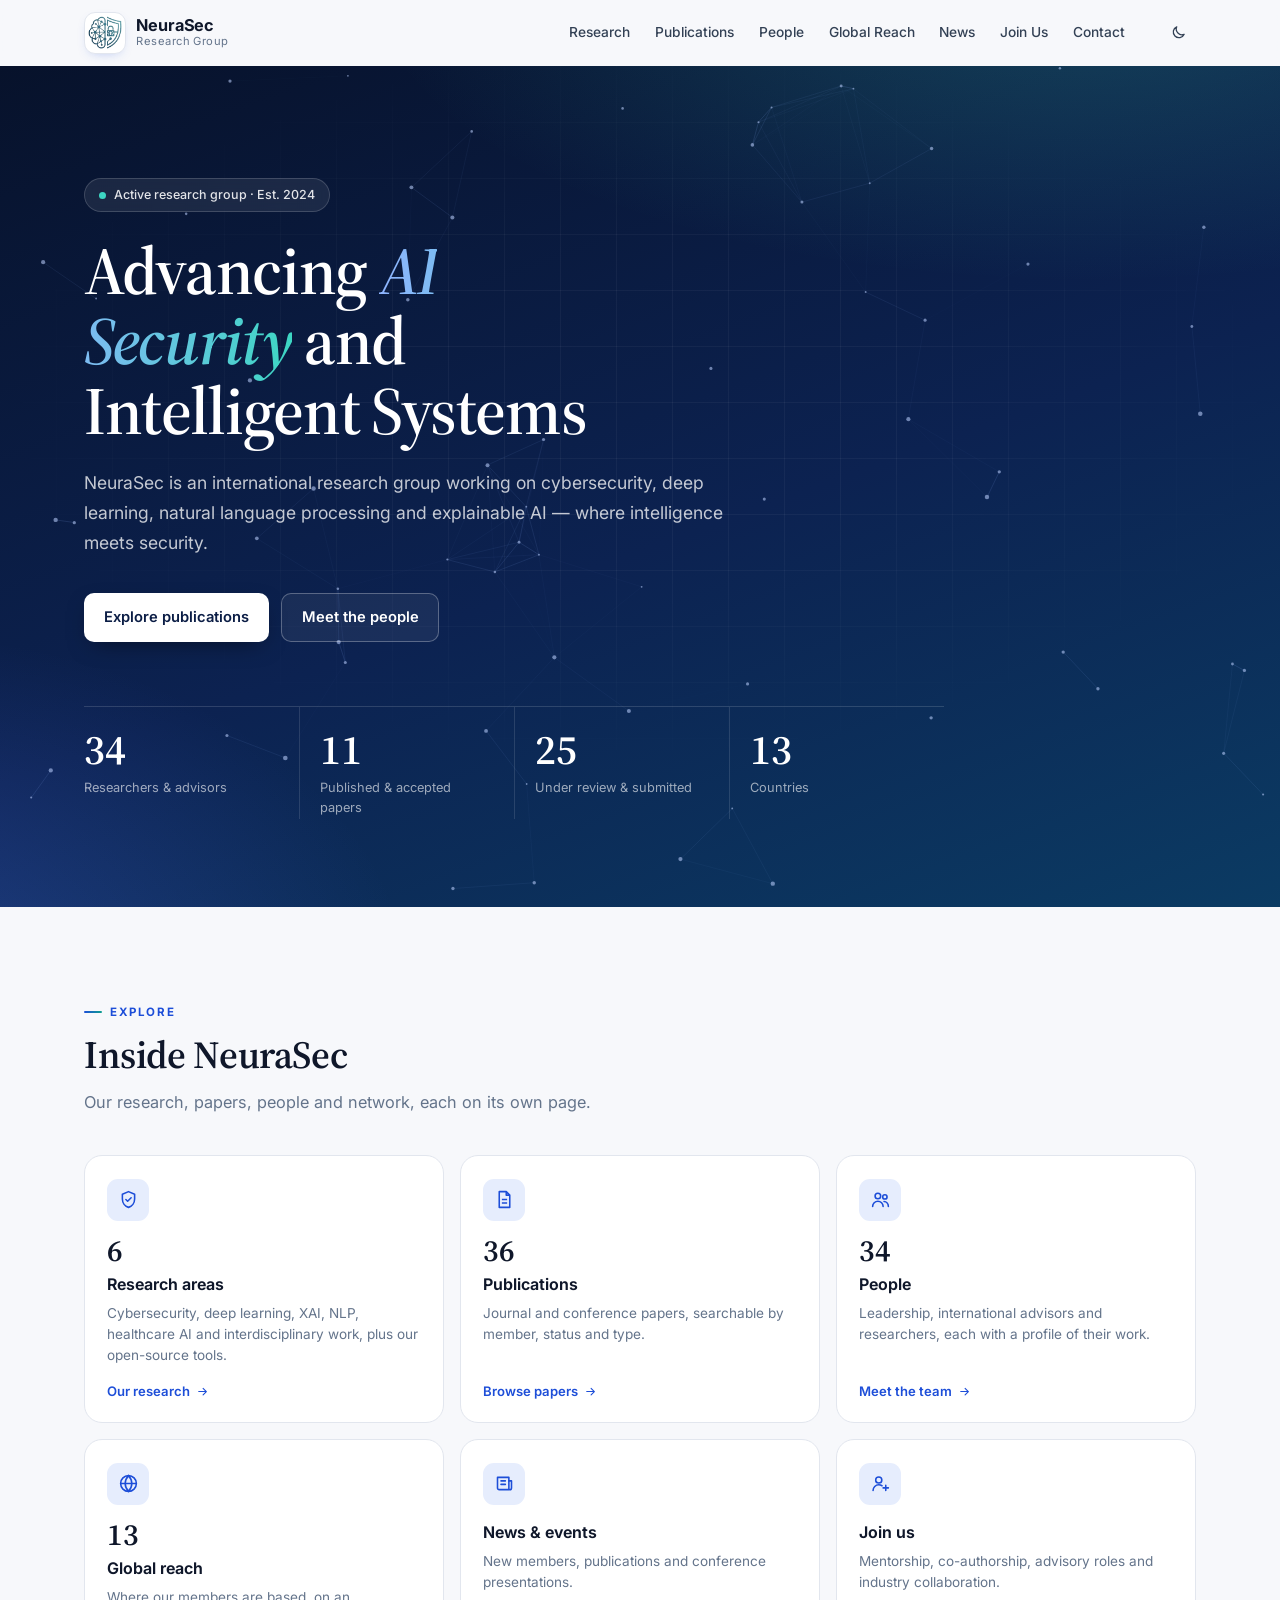
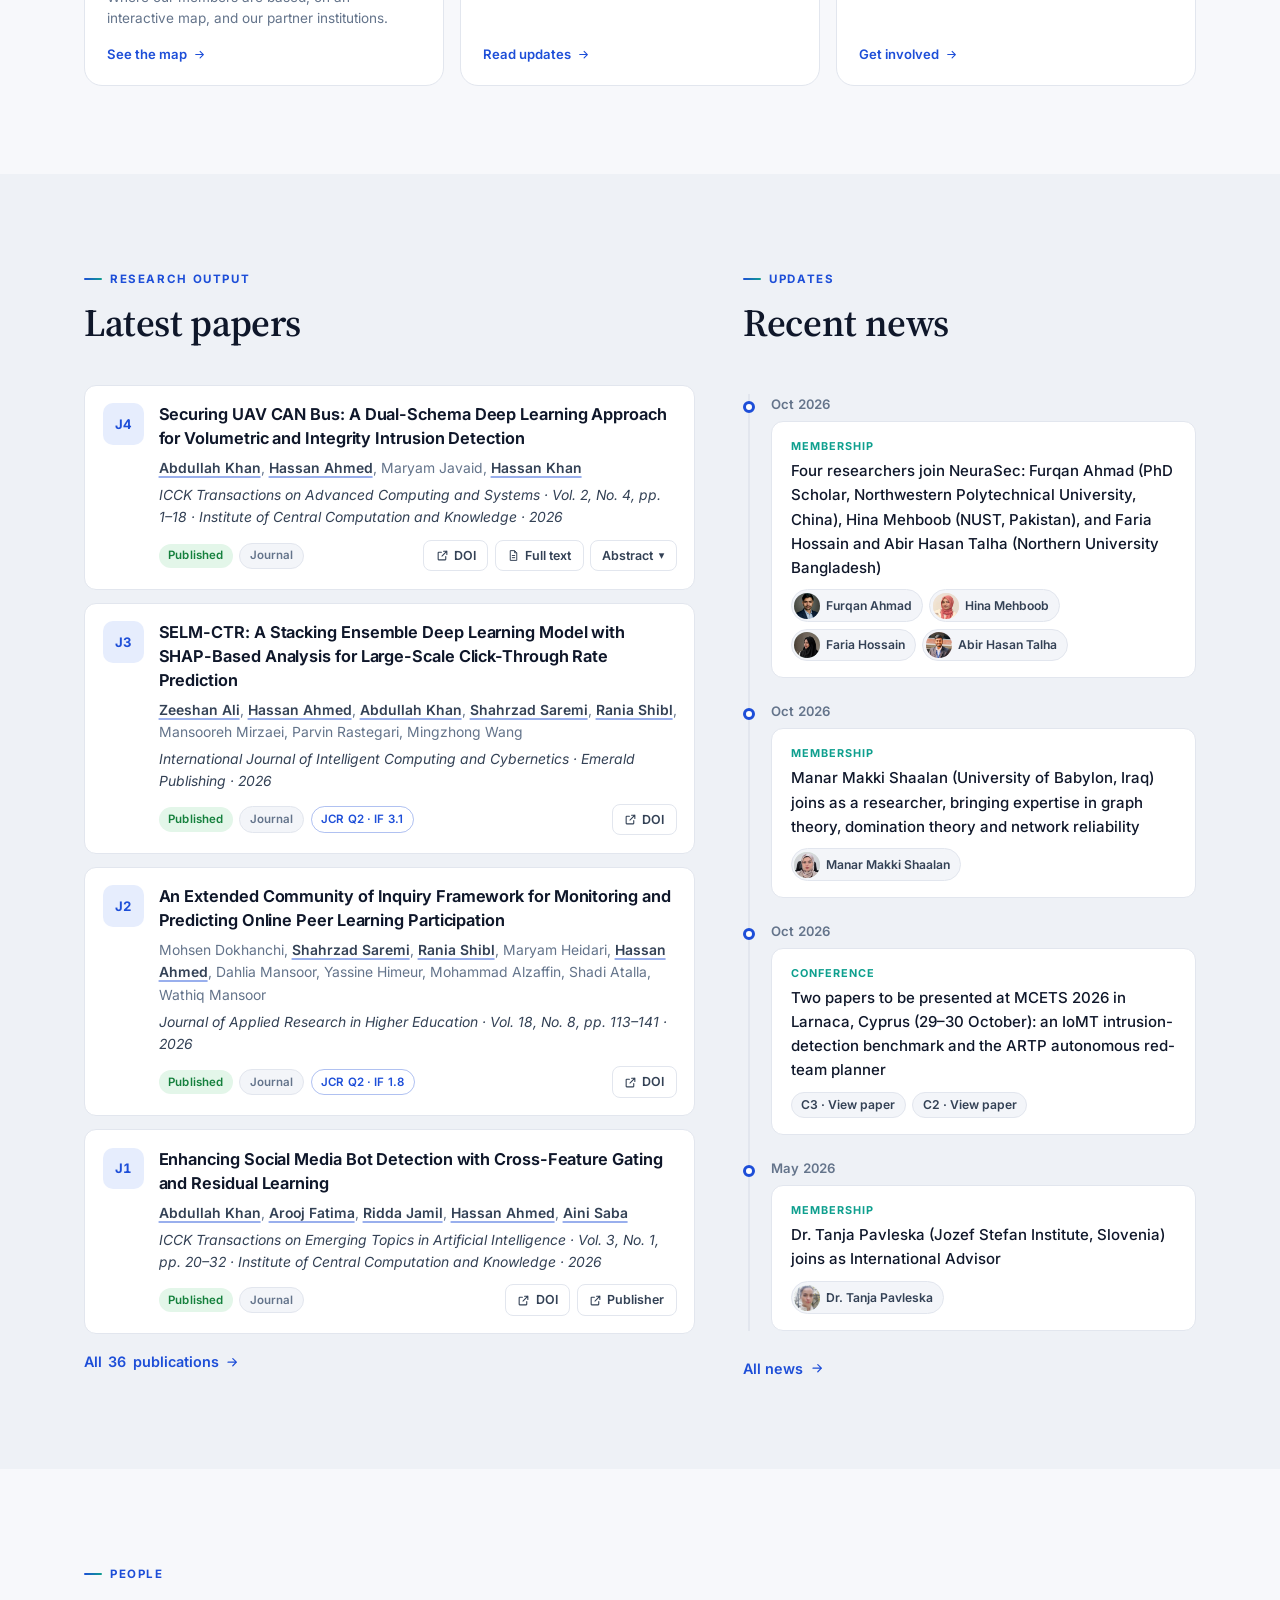
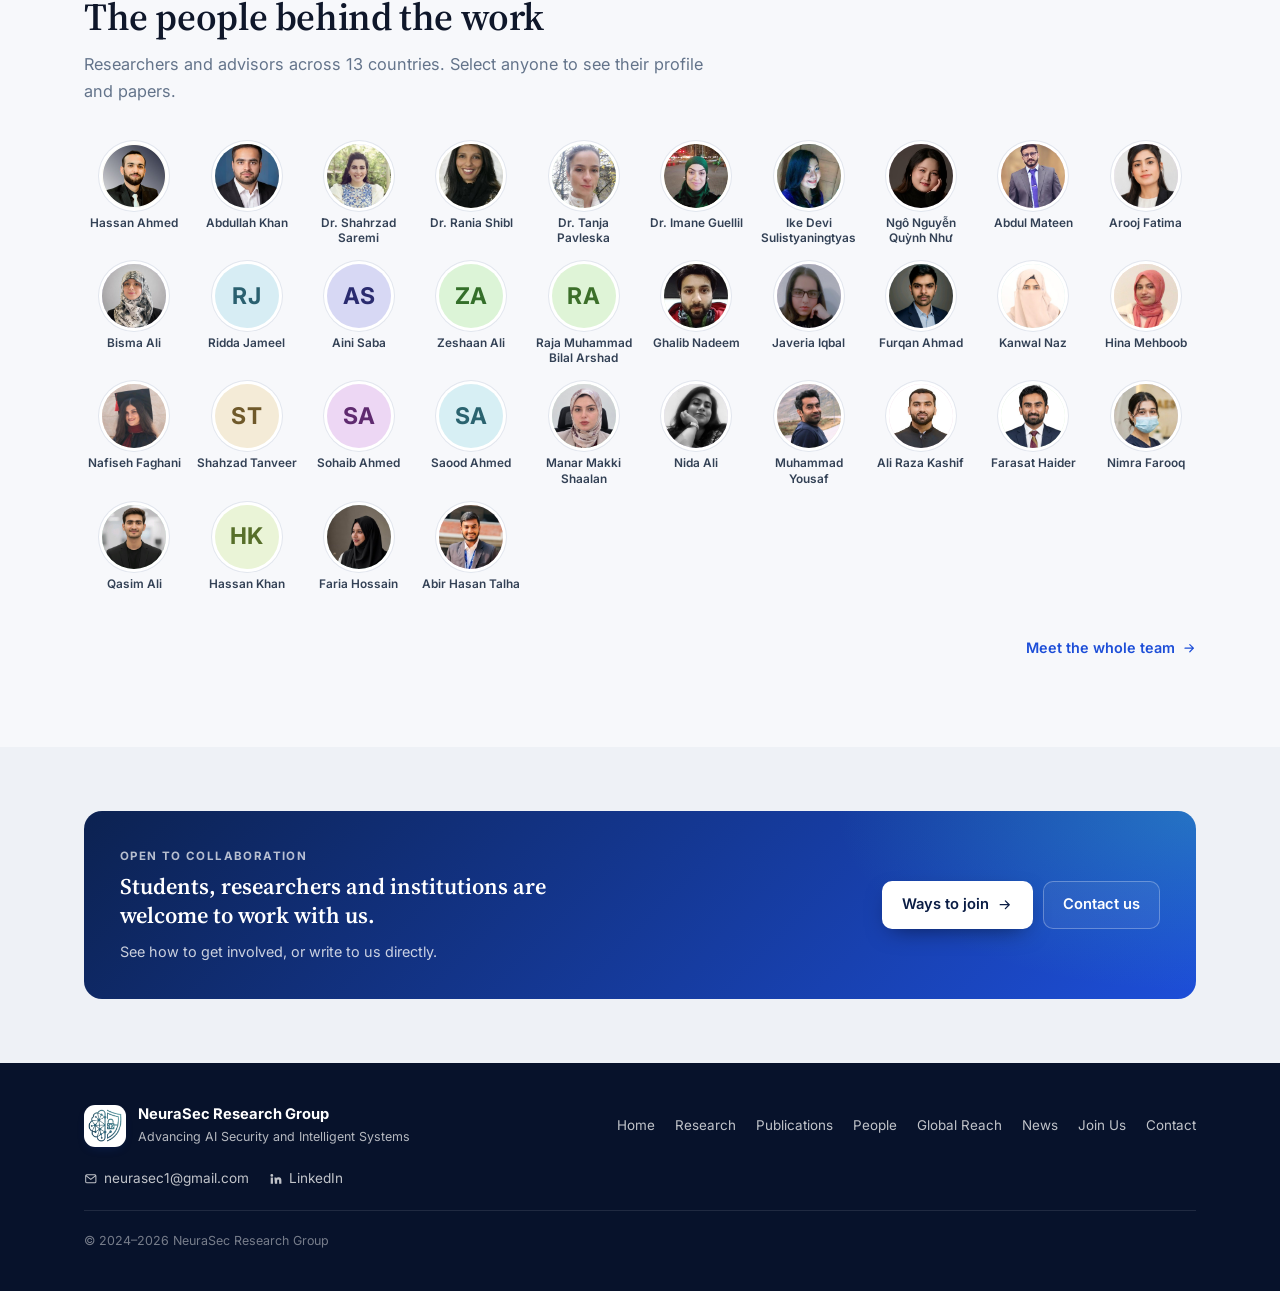
==== commit 2361b96d: "Add new researchers, logo and dyslexia paper; sort core by contribution - Add Furqan Ahmad, Hina Meh" ====
--- a/index.html
+++ b/index.html
@@ -6,7 +6,8 @@
   <title>NeuraSec Research Group</title>
   <meta name="description" content="NeuraSec Research Group — advancing AI security and intelligent systems through research in cybersecurity, deep learning, NLP and explainable AI." />
   <meta name="theme-color" content="#07122b" />
-  <link rel="icon" href="data:image/svg+xml,%3Csvg xmlns='http://www.w3.org/2000/svg' viewBox='0 0 24 24'%3E%3Cpath fill='%231d4ed8' d='M12 2 4 6v6c0 5.25 3.4 10.15 8 11.5 4.6-1.35 8-6.25 8-11.5V6l-8-4z'/%3E%3C/svg%3E" />
+  <link rel="icon" type="image/png" href="images/logo.png" />
+  <link rel="apple-touch-icon" href="images/logo.png" />
   <link rel="preconnect" href="https://fonts.googleapis.com" />
   <link rel="preconnect" href="https://fonts.gstatic.com" crossorigin />
   <link rel="stylesheet" href="https://fonts.googleapis.com/css2?family=Inter:wght@400;500;600;650;700&family=Source+Serif+4:ital,opsz,wght@0,8..60,500;0,8..60,600;1,8..60,500;1,8..60,600&display=swap" />
--- a/css/neurasec.css
+++ b/css/neurasec.css
@@ -159,12 +159,13 @@
 }
 .brand { display: flex; align-items: center; gap: .65rem; color: var(--text); text-decoration: none !important; flex-shrink: 0; }
 .brand__logo {
-  width: 36px; height: 36px; border-radius: 10px;
+  width: 42px; height: 42px; border-radius: 11px; flex-shrink: 0;
   display: grid; place-items: center;
-  background: linear-gradient(135deg, var(--accent) 0%, var(--accent-2) 100%);
-  color: #fff; font-size: 20px;
-  box-shadow: 0 4px 12px -4px var(--ring);
-}
+  background: #fff; border: 1px solid var(--border);
+  box-shadow: 0 4px 12px -6px var(--ring);
+}
+.brand__logo img { width: 34px; height: 34px; object-fit: contain; }
+.site-footer .brand__logo { border-color: transparent; }
 .brand__text { display: flex; flex-direction: column; line-height: 1.1; }
 .brand__name { font-weight: 700; font-size: 1.02rem; letter-spacing: -.01em; }
 .brand__sub { font-size: .7rem; color: var(--muted); letter-spacing: .04em; }
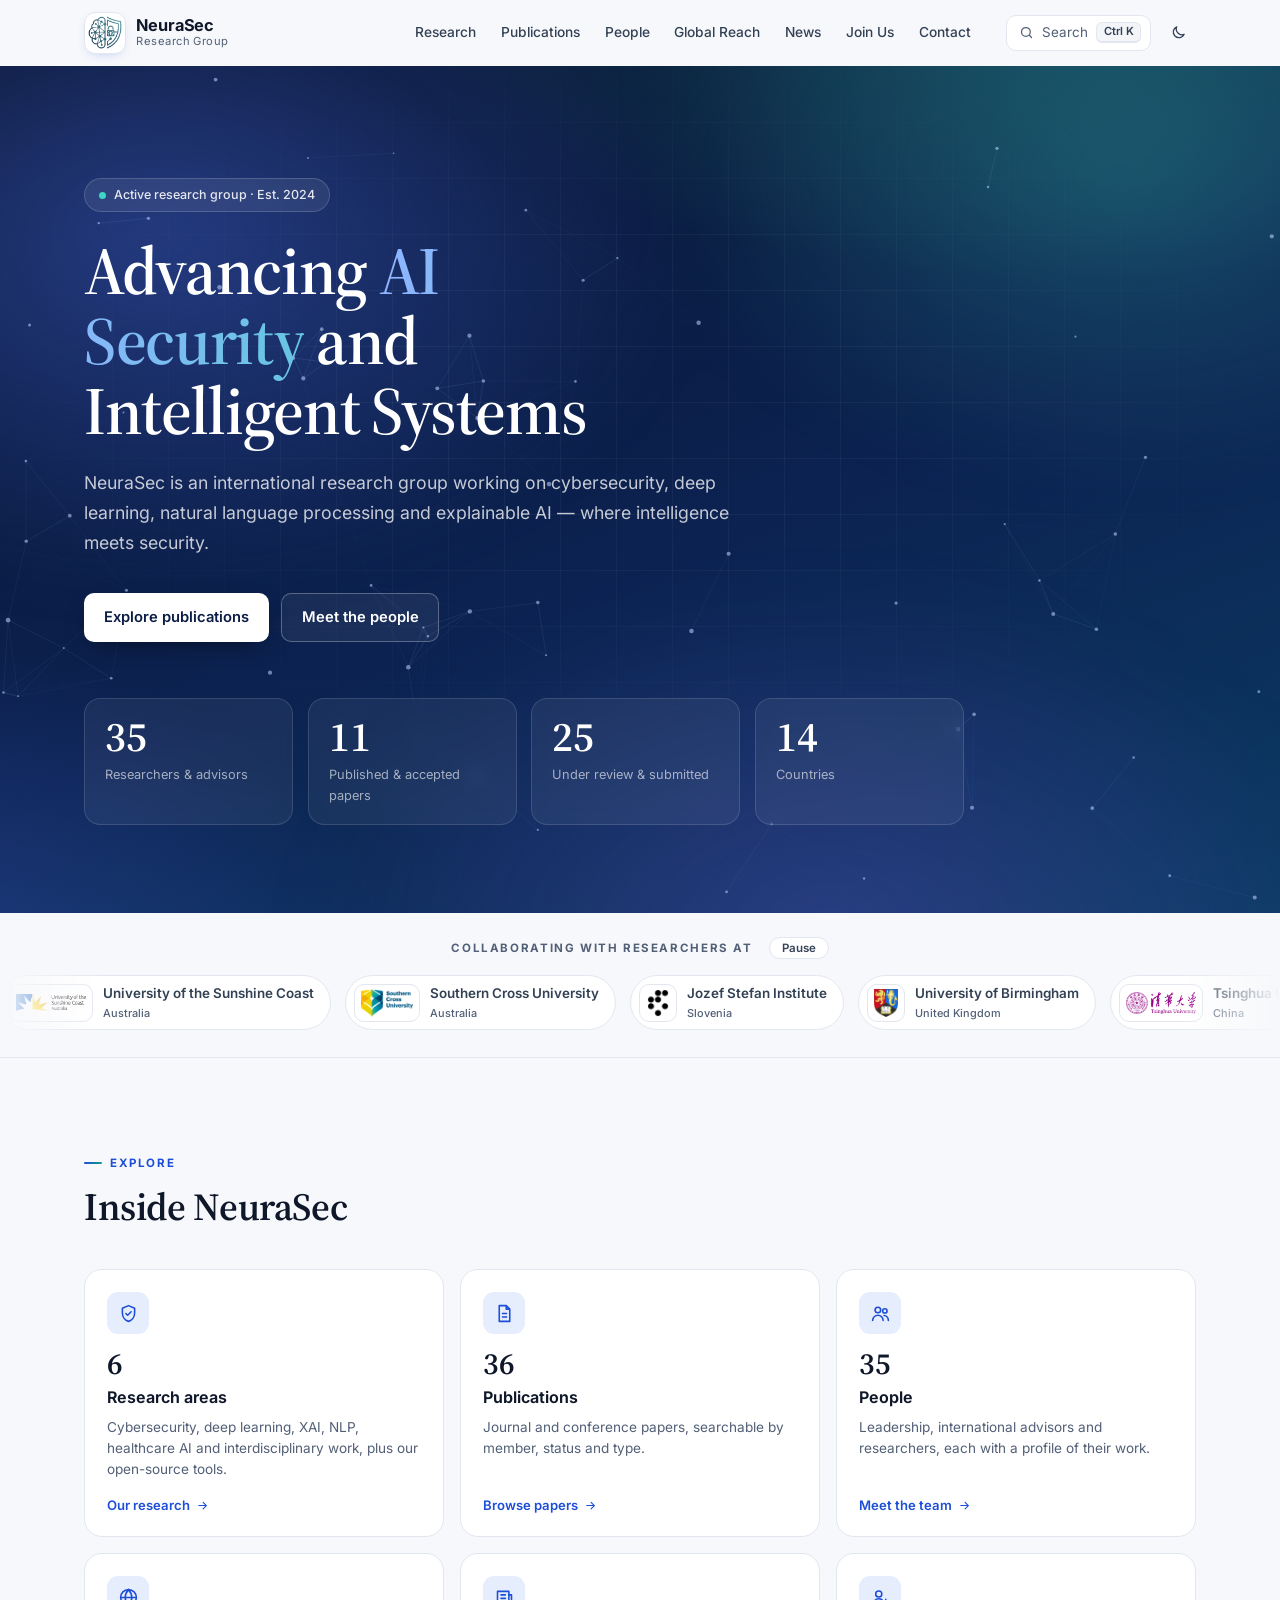
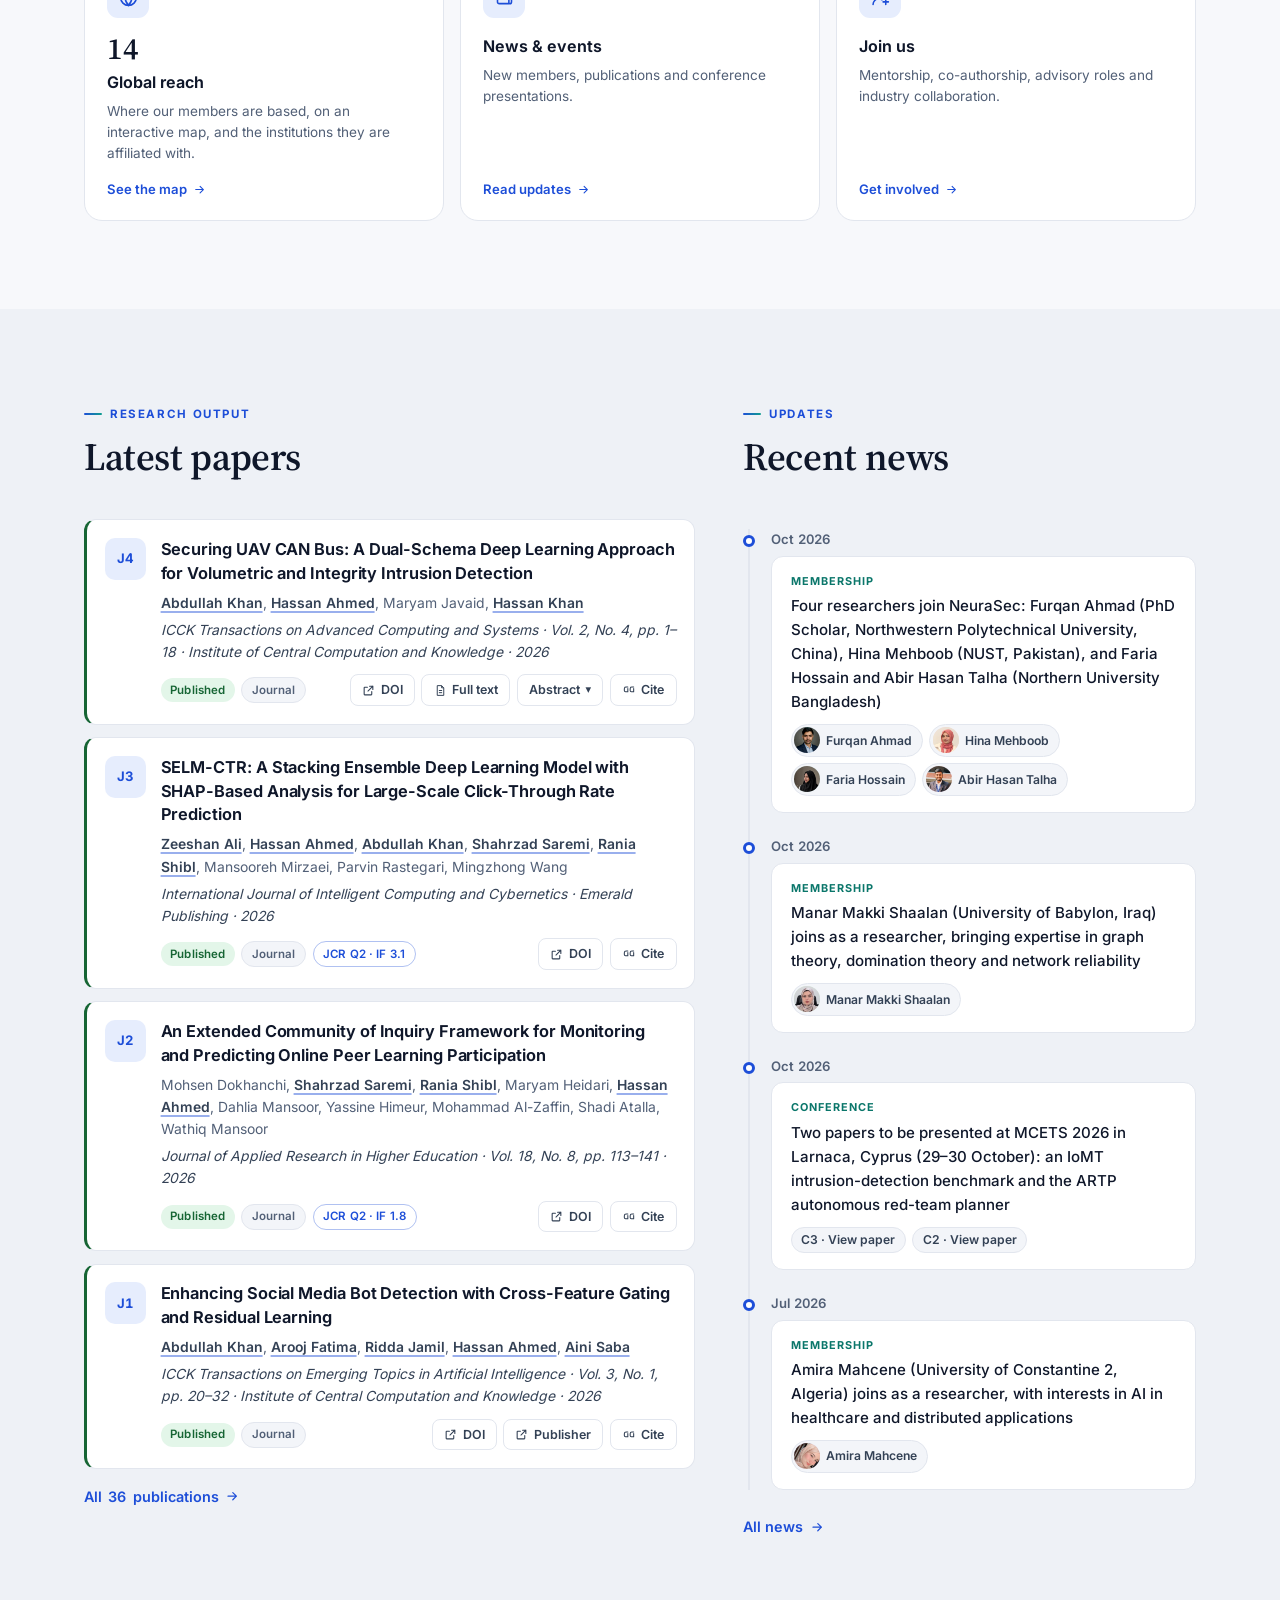
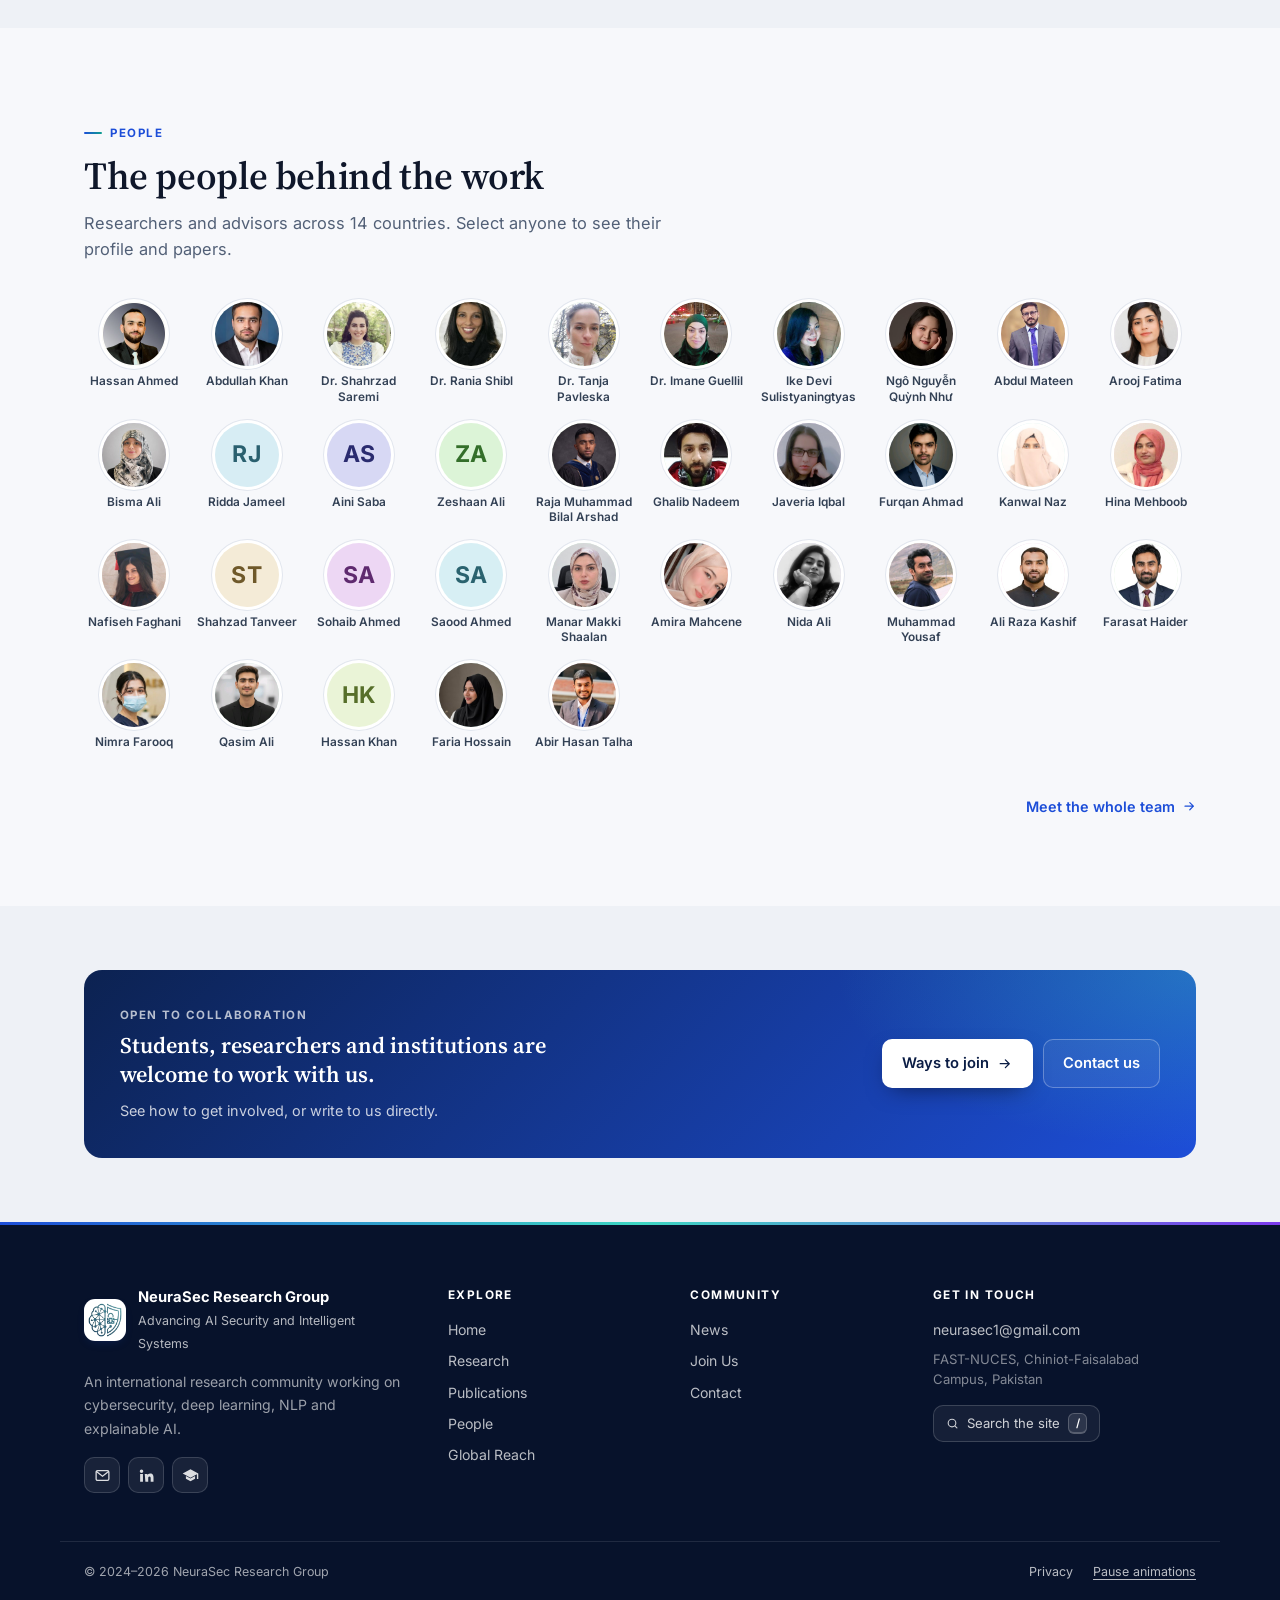
==== commit 01b12e11: "Audit fixes: accessibility, SEO, privacy, validation and build pipeline Reliability and publishing -" ====
--- a/index.html
+++ b/index.html
@@ -6,15 +6,21 @@
   <title>NeuraSec Research Group</title>
   <meta name="description" content="NeuraSec Research Group — advancing AI security and intelligent systems through research in cybersecurity, deep learning, NLP and explainable AI." />
   <meta name="theme-color" content="#07122b" />
+  <meta property="og:type" content="website" />
+  <meta property="og:site_name" content="NeuraSec Research Group" />
+  <meta property="og:title" content="NeuraSec Research Group" />
+  <meta property="og:description" content="NeuraSec Research Group — advancing AI security and intelligent systems through research in cybersecurity, deep learning, NLP and explainable AI." />
+  <meta property="og:image" content="https://neurasec.github.io/NeuraSec/images/og-image.png" />
+  <meta property="og:image:width" content="1200" />
+  <meta property="og:image:height" content="630" />
+  <meta property="og:image:alt" content="NeuraSec Research Group - Advancing AI Security and Intelligent Systems" />
+  <meta property="og:locale" content="en_GB" />
+  <meta name="twitter:card" content="summary_large_image" />
   <link rel="icon" type="image/png" href="images/logo.png" />
-  <link rel="apple-touch-icon" href="images/logo.png" />
-  <link rel="preconnect" href="https://fonts.googleapis.com" />
-  <link rel="preconnect" href="https://fonts.gstatic.com" crossorigin />
-  <link rel="stylesheet" href="https://fonts.googleapis.com/css2?family=Inter:wght@400;500;600;650;700&family=Source+Serif+4:ital,opsz,wght@0,8..60,500;0,8..60,600;1,8..60,500;1,8..60,600&display=swap" />
+  <link rel="apple-touch-icon" href="images/apple-touch-icon.png" />
+  <link rel="manifest" href="manifest.webmanifest" />
   <link rel="stylesheet" href="css/neurasec.css" />
-  <script>
-    try { var t = localStorage.getItem('neurasec-theme'); if (t) document.documentElement.dataset.theme = t; } catch (e) {}
-  </script>
+  <script src="js/theme-init.js"></script>
 </head>
 <body data-page="home">
 
@@ -38,12 +44,19 @@
   </div>
 </section>
 
+<section class="marquee-band" aria-label="Institutions our members are affiliated with">
+  <div class="marquee-band__bar">
+    <p class="marquee-band__label">Collaborating with researchers at</p>
+    <button type="button" class="mq__pause" id="mqPause" aria-pressed="false">Pause</button>
+  </div>
+  <div class="mq" id="marquee"></div>
+</section>
+
 <section class="section" aria-labelledby="explore-heading">
   <div class="container">
     <div class="section-head reveal">
       <span class="eyebrow">Explore</span>
       <h2 class="section-title" id="explore-heading">Inside NeuraSec</h2>
-      <p class="section-sub">Our research, papers, people and network, each on its own page.</p>
     </div>
     <div class="explore">
       <a class="tile reveal" href="research.html">
@@ -71,7 +84,7 @@
         <span class="tile__icon"><svg viewBox="0 0 24 24" aria-hidden="true"><g fill="none" stroke="currentColor" stroke-width="1.8"><circle cx="12" cy="12" r="9"/><path d="M3 12h18M12 3c2.6 2.9 3.8 5.9 3.8 9s-1.2 6.1-3.8 9c-2.6-2.9-3.8-5.9-3.8-9S9.4 5.9 12 3z"/></g></svg></span>
         <span class="tile__num" data-count="countries">–</span>
         <span class="tile__title">Global reach</span>
-        <span class="tile__desc">Where our members are based, on an interactive map, and our partner institutions.</span>
+        <span class="tile__desc">Where our members are based, on an interactive map, and the institutions they are affiliated with.</span>
         <span class="tile__go">See the map <svg viewBox="0 0 24 24" aria-hidden="true"><path fill="none" stroke="currentColor" stroke-width="2" stroke-linecap="round" stroke-linejoin="round" d="M5 12h14M13 6l6 6-6 6"/></svg></span>
       </a>
       <a class="tile reveal" href="news.html">
--- a/css/neurasec.css
+++ b/css/neurasec.css
@@ -1,3 +1,36 @@
+/* Self-hosted fonts: Inter and Source Serif 4 (SIL Open Font License 1.1).
+   Subsets: latin, latin-ext, vietnamese. Source: Google Fonts. */
+@font-face {
+  font-family: 'Inter'; font-style: normal; font-weight: 400 700; font-display: swap;
+  src: url('../fonts/inter-vietnamese.woff2') format('woff2');
+  unicode-range: U+0102-0103, U+0110-0111, U+0128-0129, U+0168-0169, U+01A0-01A1, U+01AF-01B0, U+0300-0301, U+0303-0304, U+0308-0309, U+0323, U+0329, U+1EA0-1EF9, U+20AB;
+}
+@font-face {
+  font-family: 'Inter'; font-style: normal; font-weight: 400 700; font-display: swap;
+  src: url('../fonts/inter-latin-ext.woff2') format('woff2');
+  unicode-range: U+0100-02BA, U+02BD-02C5, U+02C7-02CC, U+02CE-02D7, U+02DD-02FF, U+0304, U+0308, U+0329, U+1D00-1DBF, U+1E00-1E9F, U+1EF2-1EFF, U+2020, U+20A0-20AB, U+20AD-20C0, U+2113, U+2C60-2C7F, U+A720-A7FF;
+}
+@font-face {
+  font-family: 'Inter'; font-style: normal; font-weight: 400 700; font-display: swap;
+  src: url('../fonts/inter-latin.woff2') format('woff2');
+  unicode-range: U+0000-00FF, U+0131, U+0152-0153, U+02BB-02BC, U+02C6, U+02DA, U+02DC, U+0304, U+0308, U+0329, U+2000-206F, U+20AC, U+2122, U+2191, U+2193, U+2212, U+2215, U+FEFF, U+FFFD;
+}
+@font-face {
+  font-family: 'Source Serif 4'; font-style: normal; font-weight: 500 600; font-display: swap;
+  src: url('../fonts/source-serif-4-vietnamese.woff2') format('woff2');
+  unicode-range: U+0102-0103, U+0110-0111, U+0128-0129, U+0168-0169, U+01A0-01A1, U+01AF-01B0, U+0300-0301, U+0303-0304, U+0308-0309, U+0323, U+0329, U+1EA0-1EF9, U+20AB;
+}
+@font-face {
+  font-family: 'Source Serif 4'; font-style: normal; font-weight: 500 600; font-display: swap;
+  src: url('../fonts/source-serif-4-latin-ext.woff2') format('woff2');
+  unicode-range: U+0100-02BA, U+02BD-02C5, U+02C7-02CC, U+02CE-02D7, U+02DD-02FF, U+0304, U+0308, U+0329, U+1D00-1DBF, U+1E00-1E9F, U+1EF2-1EFF, U+2020, U+20A0-20AB, U+20AD-20C0, U+2113, U+2C60-2C7F, U+A720-A7FF;
+}
+@font-face {
+  font-family: 'Source Serif 4'; font-style: normal; font-weight: 500 600; font-display: swap;
+  src: url('../fonts/source-serif-4-latin.woff2') format('woff2');
+  unicode-range: U+0000-00FF, U+0131, U+0152-0153, U+02BB-02BC, U+02C6, U+02DA, U+02DC, U+0304, U+0308, U+0329, U+2000-206F, U+20AC, U+2122, U+2191, U+2193, U+2212, U+2215, U+FEFF, U+FFFD;
+}
+
 /* ============================================================
    NeuraSec Research Group — stylesheet
    Inter (UI) · Source Serif 4 (headings) · light + dark themes
@@ -14,12 +47,13 @@
   --border-strong: #cdd4e0;
   --text:          #0f172a;
   --text-2:        #334155;
-  --muted:         #64748b;
+  --muted:         #526077;
 
   --accent:        #1d4ed8;
   --accent-ink:    #12306f;
   --accent-soft:   #e6edfd;
   --accent-2:      #0e9f8e;
+  --accent-2-ink:  #0a766a;   /* teal for small text */
   --ring:          rgba(29, 78, 216, .35);
 
   --j:             #1d4ed8;   /* journal code */
@@ -27,7 +61,7 @@
   --c:             #7c3aed;   /* conference code */
   --c-bg:          #f0e9fe;
 
-  --ok:  #15803d;  --ok-bg:  #e3f6e9;
+  --ok:  #166534;  --ok-bg:  #e3f6e9;
   --acc: #0f766e;  --acc-bg: #dcf4f0;
   --rev: #a15c07;  --rev-bg: #fdf1dc;
   --ip:  #475569;  --ip-bg:  #eaeef4;
@@ -57,7 +91,7 @@
     --bg: #0a0f1c; --bg-alt: #0e1526; --surface: #111a2e; --surface-2: #16213a;
     --border: #1f2b45; --border-strong: #2c3a5a;
     --text: #e8edf7; --text-2: #c3cde0; --muted: #8a97b1;
-    --accent: #7aa2ff; --accent-ink: #b8ccff; --accent-soft: #17264a; --accent-2: #3dd6c3;
+    --accent: #7aa2ff; --accent-ink: #b8ccff; --accent-soft: #17264a; --accent-2: #3dd6c3; --accent-2-ink: #3dd6c3;
     --ring: rgba(122, 162, 255, .4);
     --j: #8fb0ff; --j-bg: #18284d; --c: #c4a5ff; --c-bg: #2a1d4a;
     --ok: #6fdc95; --ok-bg: #12301f; --acc: #5fe0cf; --acc-bg: #0f2f2d;
@@ -72,7 +106,7 @@
   --bg: #0a0f1c; --bg-alt: #0e1526; --surface: #111a2e; --surface-2: #16213a;
   --border: #1f2b45; --border-strong: #2c3a5a;
   --text: #e8edf7; --text-2: #c3cde0; --muted: #8a97b1;
-  --accent: #7aa2ff; --accent-ink: #b8ccff; --accent-soft: #17264a; --accent-2: #3dd6c3;
+  --accent: #7aa2ff; --accent-ink: #b8ccff; --accent-soft: #17264a; --accent-2: #3dd6c3; --accent-2-ink: #3dd6c3;
   --ring: rgba(122, 162, 255, .4);
   --j: #8fb0ff; --j-bg: #18284d; --c: #c4a5ff; --c-bg: #2a1d4a;
   --ok: #6fdc95; --ok-bg: #12301f; --acc: #5fe0cf; --acc-bg: #0f2f2d;
@@ -146,8 +180,8 @@
 .nav {
   position: relative;
   height: var(--nav-h);
-  background: color-mix(in srgb, var(--bg) 82%, transparent);
-  backdrop-filter: saturate(160%) blur(14px);
+  background: color-mix(in srgb, var(--bg) 93%, transparent);
+  backdrop-filter: saturate(160%) blur(18px);
   -webkit-backdrop-filter: saturate(160%) blur(14px);
   border-bottom: 1px solid transparent;
   transition: border-color .2s, box-shadow .2s;
@@ -184,14 +218,9 @@
 @media (max-width: 1020px) {
   .nav__links {
     position: fixed; inset: var(--nav-h) 0 auto 0;
-    flex-direction: column; align-items: stretch; gap: 0;
-    background: var(--surface); border-bottom: 1px solid var(--border);
-    padding: .5rem 1rem 1rem; box-shadow: var(--shadow-lg);
-    transform: translateY(-8px); opacity: 0; pointer-events: none;
-    transition: opacity .18s, transform .18s;
-  }
+    flex-direction: column; align-items: stretch;
+    transform: translateY(-8px); opacity: 0; pointer-events: none; }
   .nav__links.open { transform: none; opacity: 1; pointer-events: auto; }
-  .nav__links a { padding: .75rem .5rem; font-size: .95rem; }
   .nav__actions { margin-left: auto; }
   .nav__actions .nav__toggle { display: inline-grid; }
 }
@@ -264,26 +293,18 @@
   max-width: 17ch; text-wrap: balance;
 }
 .hero__title em {
-  font-style: italic;
+  font-style: normal;
   background: linear-gradient(90deg, #8fb4ff, #3dd6c3);
   -webkit-background-clip: text; background-clip: text; color: transparent;
 }
 .hero__tagline { margin-top: 1.4rem; max-width: 60ch; font-size: 1.1rem; color: rgba(255,255,255,.76); line-height: 1.7; }
 .hero__cta { margin-top: 2.2rem; display: flex; flex-wrap: wrap; gap: .75rem; }
 .hero__stats {
-  margin-top: 4rem;
-  display: grid; grid-template-columns: repeat(4, minmax(0, 1fr));
-  border-top: 1px solid rgba(255,255,255,.14);
-  max-width: 860px;
-}
-.hero__stat { padding: 1.4rem 1.25rem 0 0; }
-.hero__stat + .hero__stat { padding-left: 1.25rem; border-left: 1px solid rgba(255,255,255,.12); }
+  display: grid; grid-template-columns: repeat(4, minmax(0, 1fr)); }
 .hero__stat-num { font-family: var(--font-serif); font-size: clamp(1.9rem, 1.4rem + 1.6vw, 2.6rem); font-weight: 600; line-height: 1; color: #fff; font-variant-numeric: tabular-nums; }
 .hero__stat-label { margin-top: .45rem; font-size: .8rem; color: rgba(255,255,255,.6); }
 @media (max-width: 700px) {
   .hero { padding: 4.5rem 0 3.5rem; }
-  .hero__stats { grid-template-columns: repeat(2, minmax(0, 1fr)); margin-top: 2.75rem; }
-  .hero__stat:nth-child(3) { padding-left: 0; border-left: 0; }
   .hero__stat { padding-bottom: 1rem; }
 }
 
@@ -304,9 +325,21 @@
 .area:hover { transform: translateY(-3px); box-shadow: var(--shadow-lg); border-color: var(--border-strong); }
 .area:hover::before { transform: scaleX(1); }
 .area__icon {
-  width: 46px; height: 46px; border-radius: 12px; display: grid; place-items: center;
-  background: var(--accent-soft); color: var(--accent); font-size: 23px; margin-bottom: 1.1rem;
-}
+  --ic: var(--accent);
+  width: 54px; height: 54px; border-radius: 15px; display: grid; place-items: center;
+  background: color-mix(in srgb, var(--ic) 13%, var(--surface)); color: var(--ic);
+  box-shadow: inset 0 0 0 1px color-mix(in srgb, var(--ic) 22%, transparent);
+  font-size: 30px; margin-bottom: 1.15rem; transition: transform .25s ease;
+}
+.area:hover .area__icon { transform: scale(1.06) rotate(-3deg); }
+.area:nth-child(1) .area__icon { --ic: #2563eb; }
+.area:nth-child(2) .area__icon { --ic: #7c3aed; }
+.area:nth-child(3) .area__icon { --ic: #0d9488; }
+.area:nth-child(4) .area__icon { --ic: #d97706; }
+.area:nth-child(5) .area__icon { --ic: #e11d48; }
+.area:nth-child(6) .area__icon { --ic: #16a34a; }
+:root[data-theme="dark"] .area__icon { color: color-mix(in srgb, var(--ic) 55%, #fff); }
+@media (prefers-color-scheme: dark) { :root:not([data-theme="light"]) .area__icon { color: color-mix(in srgb, var(--ic) 55%, #fff); } }
 .area__title { font-size: 1.06rem; font-weight: 650; color: var(--text); margin-bottom: .45rem; letter-spacing: -.01em; }
 .area__desc { font-size: .9rem; color: var(--muted); line-height: 1.65; }
 
@@ -566,10 +599,10 @@
 .map-legend i { width: 12px; height: 12px; border-radius: 50%; display: inline-block; border: 2px solid #fff; box-shadow: 0 0 0 1px var(--border-strong); }
 
 .ns-pin { display: grid; place-items: center; border-radius: 50%; color: #fff; font: 700 12px/1 var(--font); border: 2.5px solid #fff; box-shadow: 0 3px 10px rgba(0,0,0,.35); }
-.leaflet-container { font-family: var(--font) !important; background: var(--surface-2); }
-.leaflet-popup-content-wrapper { border-radius: 14px !important; box-shadow: var(--shadow-lg) !important; background: var(--surface) !important; color: var(--text-2) !important; }
-.leaflet-popup-tip { background: var(--surface) !important; }
-.leaflet-popup-content { margin: 14px 16px !important; min-width: 220px; }
+.leaflet-container { font-family: var(--font); background: var(--surface-2); }
+.leaflet-popup-content-wrapper { border-radius: 14px; box-shadow: var(--shadow-lg); background: var(--surface); color: var(--text-2); }
+.leaflet-popup-tip { background: var(--surface); }
+.leaflet-popup-content { margin: 14px 16px; min-width: 220px; }
 .leaflet-container a.leaflet-popup-close-button { color: var(--muted); }
 .leaflet-tile-pane { filter: saturate(.55) contrast(.95) brightness(1.03); }
 :root[data-theme="dark"] .leaflet-tile-pane { filter: invert(1) hue-rotate(195deg) brightness(.82) contrast(.92) saturate(.45); }
@@ -588,7 +621,7 @@
 .tl__date { font-size: .82rem; font-weight: 600; color: var(--muted); text-align: right; padding-right: .75rem; padding-top: .15rem; font-variant-numeric: tabular-nums; }
 .tl::before { content: ''; position: absolute; left: calc(7.5rem - 5px); top: 1.3rem; width: 12px; height: 12px; border-radius: 50%; background: var(--surface); border: 3px solid var(--accent); }
 .tl__body { padding: 1rem 1.15rem; border-radius: var(--r); background: var(--surface); border: 1px solid var(--border); }
-.tl__tag { font-size: .68rem; font-weight: 700; letter-spacing: .1em; text-transform: uppercase; color: var(--accent-2); }
+.tl__tag { font-size: .68rem; font-weight: 700; letter-spacing: .1em; text-transform: uppercase; color: var(--accent-2-ink); }
 .tl__text { margin-top: .25rem; color: var(--text); font-weight: 500; font-size: .94rem; }
 .tl__people { margin-top: .6rem; display: flex; flex-wrap: wrap; gap: .4rem; }
 .tl__person { display: inline-flex; align-items: center; gap: .4rem; padding: .15rem .6rem .15rem .15rem; border-radius: 999px; background: var(--surface-2); border: 1px solid var(--border); font-size: .76rem; font-weight: 600; color: var(--text-2); text-decoration: none !important; }
@@ -601,18 +634,23 @@
 }
 
 /* ── Partners / tools ── */
-.partners { display: grid; grid-template-columns: repeat(auto-fill, minmax(240px, 1fr)); gap: .8rem; }
-.partner { display: flex; align-items: center; gap: .9rem; padding: 1rem 1.1rem; border-radius: var(--r); background: var(--surface); border: 1px solid var(--border); }
-.partner__mono { width: 42px; height: 42px; border-radius: 10px; display: grid; place-items: center; font: 700 .85rem var(--font); color: var(--accent); background: var(--accent-soft); flex-shrink: 0; }
-.partner__name { font-size: .88rem; font-weight: 600; color: var(--text); line-height: 1.35; }
-.partner__meta { font-size: .75rem; color: var(--muted); }
+.partners { display: grid; grid-template-columns: repeat(auto-fill, minmax(min(100%, 290px), 1fr)); gap: .9rem; }
+.partner { display: flex; align-items: center; gap: 1rem; padding: 1rem 1.15rem; border-radius: var(--r-lg); background: var(--surface); border: 1px solid var(--border); color: inherit; text-decoration: none !important; transition: transform .2s ease, box-shadow .2s ease, border-color .2s ease; }
+a.partner:hover { transform: translateY(-3px); box-shadow: var(--shadow-lg); border-color: var(--border-strong); }
+.partner__logo { height: 64px; min-width: 64px; border-radius: 14px; padding: 8px 9px; font-size: .85rem; }
+.partner__text { min-width: 0; flex: 1; }
+.partner__name { font-size: .92rem; font-weight: 650; color: var(--text); line-height: 1.35; }
+.partner__meta { margin-top: .15rem; font-size: .76rem; color: var(--muted); }
+.partner__go { color: var(--muted); font-size: 15px; opacity: 0; transform: translate(-4px, 4px); transition: opacity .2s, transform .2s, color .2s; align-self: flex-start; display: grid; }
+a.partner:hover .partner__go, a.partner:focus-visible .partner__go { opacity: 1; transform: none; color: var(--accent); }
+@media (hover: none) { .partner__go { opacity: .55; transform: none; } }
 
 .tools { display: grid; grid-template-columns: repeat(auto-fill, minmax(320px, 1fr)); gap: 1rem; }
 @media (max-width: 400px) { .tools { grid-template-columns: 1fr; } }
 .tool { position: relative; padding: 1.6rem; border-radius: var(--r-lg); background: var(--surface); border: 1px solid var(--border); overflow: hidden; }
 .tool::before { content: ''; position: absolute; inset: 0 auto 0 0; width: 4px; background: linear-gradient(180deg, var(--accent), var(--accent-2)); }
 .tool__name { font-size: 1.15rem; font-weight: 700; color: var(--text); }
-.tool__tag { font-size: .8rem; font-weight: 600; color: var(--accent-2); margin-top: .15rem; }
+.tool__tag { font-size: .8rem; font-weight: 600; color: var(--accent-2-ink); margin-top: .15rem; }
 .tool__desc { margin-top: .7rem; font-size: .88rem; color: var(--muted); line-height: 1.65; }
 .tool__foot { margin-top: 1.1rem; display: flex; align-items: center; justify-content: space-between; gap: 1rem; flex-wrap: wrap; }
 .tool__by { display: flex; align-items: center; gap: .45rem; font-size: .78rem; color: var(--muted); }
@@ -647,24 +685,17 @@
 .contact__note { margin-top: 1.5rem; font-size: .88rem; color: var(--muted); max-width: 70ch; }
 
 /* ── Footer ── */
-.site-footer { background: var(--hero-1); color: rgba(255,255,255,.7); padding: 2.5rem 0; font-size: .85rem; }
-.footer__inner { display: flex; flex-wrap: wrap; gap: 1.25rem 2rem; align-items: center; justify-content: space-between; }
+.site-footer { background: var(--hero-1); color: rgba(255,255,255,.7); }
 .footer__brand { display: flex; align-items: center; gap: .75rem; }
 .footer__brand strong { display: block; color: #fff; font-size: .92rem; }
 .footer__brand span { font-size: .78rem; }
-.footer__links { display: flex; flex-wrap: wrap; gap: 1.25rem; }
-.footer__links a { display: inline-flex; align-items: center; gap: .4rem; color: rgba(255,255,255,.75); }
-.footer__links a:hover { color: #fff; }
-.footer__copy { width: 100%; padding-top: 1.25rem; border-top: 1px solid rgba(255,255,255,.1); font-size: .78rem; color: rgba(255,255,255,.45); }
 
 /* ── Back to top ── */
 .to-top {
   position: fixed; right: 1.25rem; bottom: 1.25rem; z-index: 900;
   width: 44px; height: 44px; border-radius: 50%; border: 0; cursor: pointer;
   display: grid; place-items: center; font-size: 18px;
-  background: var(--accent); color: #fff; box-shadow: var(--shadow-lg);
-  opacity: 0; transform: translateY(10px); pointer-events: none; transition: opacity .25s, transform .25s;
-}
+  opacity: 0; transform: translateY(10px); pointer-events: none; transition: opacity .25s, transform .25s; }
 .to-top.visible { opacity: 1; transform: none; pointer-events: auto; }
 
 /* ============================================================
@@ -696,7 +727,7 @@
 }
 .profile-card__photo { padding: 4px; border-radius: 50%; background: linear-gradient(135deg, var(--accent), var(--accent-2)); align-self: start; }
 .profile-card__photo .avatar { border: 4px solid var(--surface); }
-.profile-card__group { font-size: .72rem; font-weight: 700; letter-spacing: .12em; text-transform: uppercase; color: var(--accent-2); }
+.profile-card__group { font-size: .72rem; font-weight: 700; letter-spacing: .12em; text-transform: uppercase; color: var(--accent-2-ink); }
 .profile-card__name { margin-top: .3rem; font-family: var(--font-serif); font-size: clamp(1.8rem, 1.3rem + 1.8vw, 2.5rem); font-weight: 600; line-height: 1.1; color: var(--text); letter-spacing: -.015em; }
 .profile-card__role { margin-top: .4rem; font-weight: 600; color: var(--accent); }
 .profile-card__inst { margin-top: .5rem; color: var(--text-2); font-size: .94rem; max-width: 68ch; }
@@ -836,12 +867,8 @@
 /* People page: group jump links */
 .page-tools { display: flex; flex-wrap: wrap; gap: 1rem; align-items: center; justify-content: space-between; margin-bottom: 2.25rem; }
 .page-tools .chips a.chip { text-decoration: none; }
-.group { scroll-margin-top: calc(var(--nav-h) + 16px); }
 
 /* Footer sitemap */
-.footer__nav { display: flex; flex-wrap: wrap; gap: .5rem 1.25rem; font-size: .84rem; }
-.footer__nav a { color: rgba(255,255,255,.75); }
-.footer__nav a:hover { color: #fff; }
 
 /* Compact news list (home page side column) */
 .timeline--compact::before { left: 5px; }
@@ -851,3 +878,407 @@
 .split .pub { grid-template-columns: 2.6rem minmax(0, 1fr); gap: .9rem; padding: 1.1rem; }
 .split .pub__code { width: 2.6rem; height: 2.6rem; font-size: .82rem; }
 .split .kws { display: none; }
+
+/* ============================================================
+   Polish layer — motion, depth and interaction details
+   ============================================================ */
+
+::selection { background: color-mix(in srgb, var(--accent) 28%, transparent); }
+html { scrollbar-width: thin; scrollbar-color: var(--border-strong) transparent; }
+.no-scroll { overflow: hidden; }
+kbd {
+  font: 600 .7rem/1 var(--font); padding: .22rem .42rem; border-radius: 6px;
+  background: var(--surface); border: 1px solid var(--border); border-bottom-width: 2px; color: var(--text-2);
+}
+
+/* Smooth cross-page transitions (Chromium / Safari 18+; harmlessly ignored elsewhere) */
+@media (prefers-reduced-motion: no-preference) {
+  @view-transition { navigation: auto; }
+  #site-header { view-transition-name: site-header; }
+  ::view-transition-old(root) { animation: .16s ease both vt-out; }
+  ::view-transition-new(root) { animation: .3s ease both vt-in; }
+  @keyframes vt-out { to { opacity: 0; } }
+  @keyframes vt-in { from { opacity: 0; transform: translateY(8px); } }
+}
+
+/* Reveal: staggered entrance, then back to quick hover transitions */
+.reveal.in { transition: opacity .7s ease, transform .7s cubic-bezier(.2, .7, .2, 1); }
+.reveal.in.settled {
+  transition: transform .2s ease, box-shadow .2s ease, border-color .2s ease, background-color .2s ease, opacity .2s ease;
+  transition-delay: 0s;
+}
+
+/* Skip link */
+.skip {
+  position: fixed; left: 1rem; top: -4rem; z-index: 3000;
+  padding: .6rem 1rem; border-radius: 10px; background: var(--text); color: var(--bg);
+  font-weight: 600; transition: top .2s;
+}
+.skip:focus { top: 1rem; text-decoration: none; }
+
+/* ── Navigation: progress bar, search pill, mobile sheet ── */
+.nav__progress {
+  position: absolute; left: 0; right: 0; bottom: -1px; height: 2px;
+  background: linear-gradient(90deg, var(--accent), var(--accent-2));
+  transform: scaleX(0); transform-origin: 0 50%;
+}
+.nav__links a { position: relative; }
+.nav__links a::after {
+  content: ''; position: absolute; left: .7rem; right: .7rem; bottom: .2rem; height: 2px; border-radius: 2px;
+  background: linear-gradient(90deg, var(--accent), var(--accent-2));
+  transform: scaleX(0); transform-origin: left; transition: transform .25s ease;
+}
+.nav__links a:hover::after { transform: scaleX(.55); }
+.nav__links a.active::after { transform: scaleX(1); }
+.nav__search {
+  display: inline-flex; align-items: center; gap: .5rem; height: 36px; padding: 0 .55rem 0 .75rem; margin-right: .3rem;
+  border-radius: 10px; border: 1px solid var(--border); background: var(--surface);
+  color: var(--muted); font: inherit; font-size: .84rem; cursor: pointer;
+  transition: border-color .15s, color .15s, box-shadow .15s;
+}
+.nav__search:hover { border-color: var(--accent); color: var(--text); box-shadow: 0 0 0 3px var(--ring); }
+.nav__search svg { font-size: 15px; }
+.nav__search kbd { background: var(--surface-2); }
+@media (max-width: 1240px) {
+  .nav__search-label, .nav__search kbd { display: none; }
+  .nav__search { width: 36px; padding: 0; justify-content: center; margin-right: 0; }
+}
+@media (hover: none) { .nav__search kbd { display: none; } }
+
+@media (max-width: 1020px) {
+  .nav__links {
+    top: var(--nav-h); left: 0; right: 0; bottom: auto; inset-inline: 0;
+    height: calc(100dvh - var(--nav-h)); gap: .3rem; justify-content: flex-start;
+    background: color-mix(in srgb, var(--bg) 99%, transparent);
+    -webkit-backdrop-filter: blur(20px); backdrop-filter: blur(20px);
+    padding: 1.1rem 1.1rem 2rem; overflow-y: auto; border-bottom: 0; box-shadow: none;
+    visibility: hidden; transition: opacity .2s, transform .2s, visibility 0s .2s;
+  }
+  .nav__links.open { visibility: visible; transition-delay: 0s; }
+  .nav__links li { opacity: 0; transform: translateY(10px); transition: opacity .3s ease, transform .3s ease; }
+  .nav__links.open li { opacity: 1; transform: none; }
+  .nav__links.open li:nth-child(1) { transition-delay: .03s; } .nav__links.open li:nth-child(2) { transition-delay: .06s; }
+  .nav__links.open li:nth-child(3) { transition-delay: .09s; } .nav__links.open li:nth-child(4) { transition-delay: .12s; }
+  .nav__links.open li:nth-child(5) { transition-delay: .15s; } .nav__links.open li:nth-child(6) { transition-delay: .18s; }
+  .nav__links.open li:nth-child(7) { transition-delay: .21s; }
+  .nav__links a {
+    display: flex; align-items: center; justify-content: space-between;
+    padding: 1rem 1.1rem; font-size: 1.12rem; font-weight: 650; border-radius: 14px;
+    border: 1px solid var(--border); background: var(--surface);
+  }
+  .nav__links a::after { display: none; }
+  .nav__links a.active { border-color: color-mix(in srgb, var(--accent) 45%, var(--border)); }
+}
+
+/* ── Hero: aurora, shimmer, glass stats ── */
+.hero::before, .page-hero::before {
+  content: ''; position: absolute; inset: -25%; z-index: -1; pointer-events: none;
+  background:
+    radial-gradient(40% 40% at 25% 30%, rgba(84, 120, 255, .38), transparent 70%),
+    radial-gradient(35% 35% at 75% 25%, rgba(61, 214, 195, .26), transparent 70%),
+    radial-gradient(40% 40% at 60% 85%, rgba(139, 92, 246, .24), transparent 70%);
+  filter: blur(34px); animation: aurora 24s ease-in-out infinite alternate;
+}
+@keyframes aurora {
+  0% { transform: translate3d(-3%, -2%, 0) rotate(0deg) scale(1); }
+  100% { transform: translate3d(4%, 3%, 0) rotate(8deg) scale(1.12); }
+}
+.hero__title em { background-size: 200% 100%; animation: shimmer 7s ease-in-out infinite alternate; }
+@keyframes shimmer { from { background-position: 0% 50%; } to { background-position: 100% 50%; } }
+@media (prefers-reduced-motion: reduce) {
+  .hero::before, .page-hero::before, .hero__title em { animation: none; }
+}
+.hero__stats { margin-top: 3.5rem; border-top: 0; gap: .9rem; max-width: 880px; }
+.hero__stat {
+  padding: 1.1rem 1.25rem; border-radius: 16px;
+  background: rgba(255, 255, 255, .06); border: 1px solid rgba(255, 255, 255, .13);
+  -webkit-backdrop-filter: blur(8px); backdrop-filter: blur(8px);
+  transition: transform .25s ease, background .25s ease, border-color .25s ease;
+}
+.hero__stat + .hero__stat { padding-left: 1.25rem; border-left: 1px solid rgba(255, 255, 255, .13); }
+.hero__stat:hover { transform: translateY(-3px); background: rgba(255, 255, 255, .1); border-color: rgba(255, 255, 255, .24); }
+@media (max-width: 700px) {
+  .hero__stats { grid-template-columns: repeat(2, minmax(0, 1fr)); margin-top: 2.5rem; }
+  .hero__stat:nth-child(3) { padding-left: 1.25rem; border-left: 1px solid rgba(255, 255, 255, .13); }
+}
+
+/* ── Partner marquee ── */
+.marquee-band { padding: 1.5rem 0 1.7rem; border-bottom: 1px solid var(--border); background: var(--bg); overflow: hidden; }
+.marquee-band__label {
+  text-align: center; font-size: .72rem; font-weight: 700; letter-spacing: .14em; text-transform: uppercase;
+  color: var(--muted); margin-bottom: 1rem; padding-inline: 1rem;
+}
+.mq {
+  display: flex; overflow: hidden;
+  -webkit-mask-image: linear-gradient(90deg, transparent, #000 8%, #000 92%, transparent);
+  mask-image: linear-gradient(90deg, transparent, #000 8%, #000 92%, transparent);
+}
+.mq__track { display: flex; flex-shrink: 0; gap: .9rem; padding-right: .9rem; animation: mq 70s linear infinite; }
+.mq:hover .mq__track { animation-play-state: paused; }
+@keyframes mq { to { transform: translateX(-100%); } }
+.mq__item {
+  display: inline-flex; align-items: center; gap: .6rem; padding: .45rem 1rem .45rem .5rem;
+  border-radius: 999px; border: 1px solid var(--border); background: var(--surface);
+  font-size: .84rem; font-weight: 600; color: var(--text-2); white-space: nowrap;
+}
+.mq__item small { display: block; font-size: .68rem; font-weight: 500; color: var(--muted); }
+/* Logo tiles stay white in both themes so every logo keeps its own colours */
+.mq__logo, .partner__logo {
+  display: grid; place-items: center; flex-shrink: 0; overflow: hidden;
+  background: #fff; border: 1px solid var(--border); color: #1d4ed8; font: 700 .66rem var(--font);
+}
+.mq__logo { height: 38px; min-width: 38px; border-radius: 10px; padding: 4px 6px; }
+.mq__logo img { height: 28px; width: auto; max-width: 70px; object-fit: contain; }
+.partner__logo img { height: 46px; width: auto; max-width: 104px; object-fit: contain; }
+@media (prefers-reduced-motion: reduce) {
+  .mq { overflow-x: auto; -webkit-mask-image: none; mask-image: none; }
+  .mq__track { animation: none; }
+  .mq__track[aria-hidden="true"] { display: none; }
+}
+
+/* ── Cursor spotlight on cards ── */
+.offer, .contact__card, .stat, .partner { position: relative; }
+.tile::after, .area::after, .person::after, .tool::after, .offer::after, .contact__card::after, .stat::after, .partner::after {
+  content: ''; position: absolute; inset: 0; border-radius: inherit; pointer-events: none; opacity: 0; transition: opacity .3s ease;
+  background: radial-gradient(280px circle at var(--mx, 50%) var(--my, 50%), color-mix(in srgb, var(--accent) 15%, transparent), transparent 70%);
+}
+.tile:hover::after, .area:hover::after, .person:hover::after, .tool:hover::after,
+.offer:hover::after, .contact__card:hover::after, .stat:hover::after, .partner:hover::after { opacity: 1; }
+.btn:active, .icon-btn:active, .chip:active, .pub__link:active { transform: scale(.96); }
+
+/* ── Topic cloud ── */
+.topics { display: flex; flex-wrap: wrap; gap: .55rem .6rem; align-items: center; }
+.topic {
+  --w: .3;
+  display: inline-flex; align-items: center; gap: .45rem; padding: .35rem .85rem; border-radius: 999px;
+  border: 1px solid color-mix(in srgb, var(--accent) calc(var(--w) * 60%), var(--border));
+  background: color-mix(in srgb, var(--accent) calc(var(--w) * 16%), var(--surface));
+  color: var(--text-2); font-size: calc(.8rem + var(--w) * .38rem); font-weight: 550;
+  text-decoration: none !important; transition: transform .15s ease, border-color .15s, color .15s;
+}
+.topic b { font-size: .66rem; padding: .08rem .42rem; border-radius: 999px; background: var(--accent); color: var(--bg); }
+:root:not([data-theme="dark"]) .topic b { color: #fff; }
+@media (prefers-color-scheme: dark) { :root:not([data-theme="light"]) .topic b { color: var(--bg); } }
+.topic:hover { transform: translateY(-2px); border-color: var(--accent); color: var(--accent); }
+
+/* ── People ── */
+.person::before {
+  content: ''; position: absolute; inset: 0 0 auto 0; height: 76px; pointer-events: none;
+  border-radius: var(--r-lg) var(--r-lg) 0 0;
+  background: linear-gradient(180deg, var(--tint, var(--accent-soft)), transparent);
+}
+.person--g-advisors { --tint: color-mix(in srgb, #0e9f8e 16%, transparent); }
+.person--g-interdisciplinary { --tint: color-mix(in srgb, #8b5cf6 14%, transparent); }
+.person--g-leadership { --tint: color-mix(in srgb, #f59e0b 16%, transparent); }
+.person--g-former { --tint: transparent; }
+.person--g-advisors .person__photo { background: linear-gradient(135deg, #0e9f8e, #22c55e); }
+.person--g-interdisciplinary .person__photo { background: linear-gradient(135deg, #7c3aed, #ec4899); }
+.person--g-leadership .person__photo { background: linear-gradient(135deg, #f59e0b, #ef4444 60%, #7c3aed); }
+.person--g-former .person__photo { background: var(--border-strong); }
+.person__photo, .person__body { position: relative; z-index: 1; }
+.person:hover .person__photo .avatar { transform: scale(1.03); }
+.person__photo .avatar { transition: transform .3s ease; }
+.icon-btn--orcid { color: #8fb21f; }
+.icon-btn--orcid:hover { color: #6f8f10; border-color: #a6ce39; background: color-mix(in srgb, #a6ce39 14%, var(--surface)); }
+:root[data-theme="dark"] .icon-btn--orcid { color: #a6ce39; }
+@media (prefers-color-scheme: dark) { :root:not([data-theme="light"]) .icon-btn--orcid { color: #a6ce39; } }
+.orcid-link svg { color: #8fb21f; font-size: 16px; }
+
+/* Sticky helpers: group jump-bar on People, filters on Publications */
+.group { scroll-margin-top: calc(var(--nav-h) + 84px); }
+@media (min-width: 700px) {
+  .page-tools {
+    position: sticky; top: calc(var(--nav-h) + 8px); z-index: 25;
+    padding: .55rem .7rem; margin-bottom: 2rem; border-radius: 16px;
+    background: color-mix(in srgb, var(--bg) 95%, transparent);
+    -webkit-backdrop-filter: blur(18px); backdrop-filter: blur(18px);
+    border: 1px solid var(--border); box-shadow: var(--shadow);
+  }
+}
+@media (min-width: 900px) {
+  .toolbar {
+    position: sticky; top: calc(var(--nav-h) + 10px); z-index: 30;
+    background: color-mix(in srgb, var(--surface) 96%, transparent);
+    -webkit-backdrop-filter: blur(18px); backdrop-filter: blur(18px);
+    box-shadow: var(--shadow);
+  }
+}
+
+/* ── Publications ── */
+.pub { border-left: 3px solid var(--border-strong); }
+.pub[data-status="published"] { border-left-color: var(--ok); }
+.pub[data-status="accepted"] { border-left-color: var(--acc); }
+.pub[data-status="review"] { border-left-color: var(--rev); }
+.pub[data-status="submitted"] { border-left-color: var(--c); }
+.pub[data-status="progress"] { border-left-color: var(--ip); }
+.pub__cite-btn.is-done { border-color: var(--ok); color: var(--ok); }
+.pub__cite-btn svg { font-size: 14px; }
+
+/* ── Search palette ── */
+.sp { position: fixed; inset: 0; z-index: 2000; display: grid; place-items: start center; padding: 10vh 1rem 1rem; }
+.sp[hidden] { display: none; }
+.sp__scrim { position: absolute; inset: 0; background: color-mix(in srgb, #050a18 58%, transparent); -webkit-backdrop-filter: blur(6px); backdrop-filter: blur(6px); animation: sp-fade .15s ease; }
+.sp__panel {
+  position: relative; width: min(660px, 100%); max-height: 76vh; display: flex; flex-direction: column; overflow: hidden;
+  border-radius: 18px; background: var(--surface); border: 1px solid var(--border-strong);
+  box-shadow: 0 30px 80px -20px rgba(0, 0, 0, .55); animation: sp-pop .18s ease;
+}
+@keyframes sp-fade { from { opacity: 0; } }
+@keyframes sp-pop { from { opacity: 0; transform: translateY(-8px) scale(.98); } }
+.sp__bar { display: flex; align-items: center; gap: .75rem; padding: .2rem 1rem; border-bottom: 1px solid var(--border); color: var(--muted); font-size: 18px; }
+.sp__input { flex: 1; min-width: 0; height: 56px; border: 0; outline: 0; background: transparent; color: var(--text); font: inherit; font-size: 1.04rem; }
+.sp__input::placeholder { color: var(--muted); }
+.sp__esc { border: 1px solid var(--border); background: var(--surface-2); color: var(--muted); border-radius: 6px; font: 600 .68rem/1 var(--font); padding: .34rem .5rem; cursor: pointer; }
+.sp__list { overflow-y: auto; padding: .5rem; overscroll-behavior: contain; }
+.sp__group { padding: .7rem .75rem .3rem; font-size: .68rem; font-weight: 700; letter-spacing: .1em; text-transform: uppercase; color: var(--muted); }
+.sp__item { display: flex; align-items: center; gap: .8rem; padding: .55rem .75rem; border-radius: 12px; color: var(--text-2); text-decoration: none !important; }
+.sp__item[aria-selected="true"] { background: var(--accent-soft); }
+.sp__item[aria-selected="true"] .sp__go { opacity: 1; }
+.sp__text { display: flex; flex-direction: column; min-width: 0; flex: 1; }
+.sp__title { font-size: .9rem; font-weight: 600; color: var(--text); white-space: nowrap; overflow: hidden; text-overflow: ellipsis; }
+.sp__sub { font-size: .76rem; color: var(--muted); white-space: nowrap; overflow: hidden; text-overflow: ellipsis; }
+.sp__go { opacity: 0; color: var(--accent); font-size: 16px; display: grid; }
+.sp__icon, .sp__code { width: 34px; height: 34px; border-radius: 10px; display: grid; place-items: center; flex-shrink: 0; background: var(--surface-2); color: var(--muted); font-size: 17px; }
+.sp__code { font: 700 .72rem var(--font); }
+.sp__empty { padding: 2.2rem 1rem; text-align: center; color: var(--muted); }
+.sp__foot { display: flex; flex-wrap: wrap; gap: .5rem 1.1rem; padding: .65rem 1rem; border-top: 1px solid var(--border); background: var(--surface-2); font-size: .74rem; color: var(--muted); }
+.sp__foot kbd { margin-right: .2rem; }
+@media (max-width: 560px) { .sp { padding-top: 4vh; } .sp__foot { display: none; } }
+
+/* ── Toast ── */
+.toast {
+  position: fixed; left: 50%; bottom: 1.5rem; z-index: 2500; display: inline-flex; align-items: center; gap: .55rem;
+  padding: .7rem 1.1rem; border-radius: 999px; background: var(--text); color: var(--bg);
+  font-size: .86rem; font-weight: 600; box-shadow: var(--shadow-lg);
+  opacity: 0; transform: translate(-50%, 20px); pointer-events: none; transition: opacity .2s, transform .2s;
+}
+.toast svg { color: #4ade80; font-size: 16px; }
+.toast.show { opacity: 1; transform: translate(-50%, 0); }
+
+/* ── Back-to-top with progress ring ── */
+.to-top { background: var(--surface); color: var(--accent); box-shadow: 0 0 0 1px var(--border), var(--shadow-lg); }
+.to-top:hover { color: var(--accent-2); }
+.to-top__ring { position: absolute; inset: 0; width: 100%; height: 100%; transform: rotate(-90deg); }
+.to-top__ring circle { fill: none; stroke: var(--accent); stroke-width: 2.5; stroke-linecap: round; stroke-dasharray: 100; stroke-dashoffset: 100; transition: stroke-dashoffset .12s linear; }
+
+/* ── Footer ── */
+.site-footer { position: relative; padding: 4rem 0 0; font-size: .88rem; }
+.site-footer::before { content: ''; position: absolute; inset: 0 0 auto 0; height: 3px; background: linear-gradient(90deg, #1d4ed8, #3dd6c3, #7c3aed); }
+.footer__grid { display: grid; grid-template-columns: 1.6fr 1fr 1fr 1.3fr; gap: 2.5rem; padding-bottom: 3rem; }
+@media (max-width: 900px) { .footer__grid { grid-template-columns: 1fr 1fr; } .footer__about { grid-column: 1 / -1; } }
+@media (max-width: 520px) { .footer__grid { grid-template-columns: 1fr; } }
+.footer__blurb { margin-top: 1rem; max-width: 38ch; color: rgba(255, 255, 255, .6); line-height: 1.65; }
+.footer__social { margin-top: 1.1rem; display: flex; gap: .5rem; }
+.footer__social .icon-btn { background: rgba(255, 255, 255, .07); border-color: rgba(255, 255, 255, .15); color: rgba(255, 255, 255, .85); }
+.footer__social .icon-btn:hover { color: #3dd6c3; border-color: #3dd6c3; }
+.footer__col { display: flex; flex-direction: column; align-items: flex-start; gap: .55rem; }
+.footer__col h4, .footer__col .footer__h { color: #fff; font-size: .74rem; letter-spacing: .12em; text-transform: uppercase; margin-bottom: .35rem; }
+.footer__col a { color: rgba(255, 255, 255, .72); transition: color .15s, transform .15s; }
+.footer__col a:hover { color: #fff; text-decoration: none; transform: translateX(3px); }
+.footer__note { color: rgba(255, 255, 255, .5); font-size: .82rem; line-height: 1.5; }
+.footer__kbd {
+  margin-top: .4rem; display: inline-flex; align-items: center; gap: .5rem; padding: .45rem .75rem; border-radius: 10px; cursor: pointer;
+  border: 1px solid rgba(255, 255, 255, .16); background: rgba(255, 255, 255, .06); color: rgba(255, 255, 255, .8); font: inherit; font-size: .82rem;
+}
+.footer__kbd:hover { border-color: #3dd6c3; color: #fff; }
+.footer__kbd kbd { background: rgba(255, 255, 255, .1); border-color: rgba(255, 255, 255, .2); color: #fff; }
+.footer__bottom {
+  display: flex; flex-wrap: wrap; justify-content: space-between; gap: .5rem 1rem; padding-block: 1.25rem;
+  border-top: 1px solid rgba(255, 255, 255, .1); font-size: .78rem; color: rgba(255, 255, 255, .62);
+}
+
+/* ============================================================
+   Accessibility, resilience and no-JS fallbacks
+   ============================================================ */
+
+/* Tabs use aria-selected (the aria-pressed styling above is for toggle buttons) */
+.chip[aria-selected="true"] { background: var(--accent); border-color: var(--accent); color: #fff; }
+:root[data-theme="dark"] .chip[aria-selected="true"] { color: #0a0f1c; }
+@media (prefers-color-scheme: dark) { :root:not([data-theme="light"]) .chip[aria-selected="true"] { color: #0a0f1c; } }
+.tab-panel:focus-visible { outline: 2px solid var(--accent); outline-offset: 4px; border-radius: var(--r); }
+
+/* Animations off: footer switch, the Pause buttons, or the OS "reduce motion" setting */
+html.motion-off { scroll-behavior: auto; }
+.motion-off .hero::before, .motion-off .page-hero::before, .motion-off .hero__title em,
+.motion-off .mq__track, .motion-off .hero__dot { animation: none; }
+.motion-off .mq { overflow-x: auto; }
+.motion-off .reveal { opacity: 1; transform: none; transition: none; }
+
+/* Phones: the blurred glow and the canvas are heavy for small GPUs and batteries */
+@media (max-width: 700px) {
+  .hero::before, .page-hero::before, .hero__canvas { display: none; }
+}
+
+/* Comfortable touch targets on touch screens */
+@media (pointer: coarse) {
+  .icon-btn { width: 44px; height: 44px; }
+  .person__links .icon-btn, .roster__links .icon-btn { width: 42px; height: 42px; }
+  .chip { min-height: 40px; padding-inline: 1rem; }
+  .pub__link { min-height: 40px; padding: .45rem .85rem; }
+  .nav__search { height: 44px; min-width: 44px; }
+  .footer__legal a, .footer__legal button { padding-block: .6rem; }
+}
+
+/* Plain-HTML content for visitors / crawlers without JavaScript (replaced as soon as the scripts run) */
+.static-nav { display: flex; flex-wrap: wrap; align-items: center; gap: .4rem 1.1rem; padding: .85rem 1.5rem; background: var(--surface); border-bottom: 1px solid var(--border); font-size: .9rem; }
+.static-nav strong { margin-right: auto; color: var(--text); }
+.noscript-banner { padding: .7rem 1rem; text-align: center; font-size: .88rem; background: var(--rev-bg); color: var(--rev); }
+.seo-list { display: grid; gap: .6rem; max-width: 90ch; padding-left: 1.25rem; list-style: disc; color: var(--text-2); }
+ol.seo-list { list-style: decimal; }
+.seo-list a { font-weight: 600; }
+.seo-list span { color: var(--muted); font-size: .85em; }
+#teamGroups > h2, .seo-profile h2 { margin: 1.75rem 0 .6rem; font-family: var(--font-serif); color: var(--text); }
+.seo-profile { padding-block: 3rem; }
+.seo-profile h1 { font-family: var(--font-serif); color: var(--text); margin-bottom: .4rem; }
+
+/* Visible notice if a script fails */
+.site-error { position: sticky; top: 0; z-index: 3500; padding: .75rem 1rem; text-align: center; background: #7f1d1d; color: #fff; font-size: .9rem; }
+.site-error a { color: #fff; text-decoration: underline; }
+
+/* Manuscripts are tucked into a collapsed section on profiles */
+.fold { margin-top: 2rem; border: 1px solid var(--border); border-radius: var(--r); background: var(--surface); }
+.fold > summary { display: flex; align-items: center; gap: .6rem; padding: .9rem 1.1rem; font-weight: 650; color: var(--text); cursor: pointer; list-style: none; border-radius: var(--r); }
+.fold > summary::-webkit-details-marker { display: none; }
+.fold > summary::before { content: '\25B8'; color: var(--muted); transition: transform .2s; }
+.fold[open] > summary::before { transform: rotate(90deg); }
+.fold[open] > summary { border-bottom: 1px solid var(--border); border-radius: var(--r) var(--r) 0 0; }
+.fold .pub-section { margin-top: 1.5rem; padding: 0 1.1rem 1.1rem; }
+
+/* Cite menu, BibTeX export, small helpers */
+.cite-menu { position: fixed; z-index: 2600; display: grid; min-width: 150px; padding: .3rem; border-radius: 12px; background: var(--surface); border: 1px solid var(--border-strong); box-shadow: var(--shadow-lg); }
+.cite-menu button { text-align: left; padding: .55rem .8rem; border: 0; border-radius: 8px; background: none; color: var(--text-2); font: inherit; font-size: .86rem; font-weight: 600; cursor: pointer; }
+.cite-menu button:hover, .cite-menu button:focus-visible { background: var(--accent-soft); color: var(--accent); outline: none; }
+.result-row { display: flex; flex-wrap: wrap; align-items: center; justify-content: space-between; gap: .5rem 1rem; margin: -.75rem 0 1.25rem; }
+.result-row .result-note { margin: 0; }
+.pub__link:disabled { opacity: .5; cursor: not-allowed; }
+.linklike { border: 0; background: none; padding: 0; color: var(--accent); font: inherit; font-weight: 600; text-decoration: underline; text-underline-offset: 3px; cursor: pointer; }
+
+/* Partner strip: label + pause control */
+.marquee-band__bar { display: flex; align-items: center; justify-content: center; gap: 1rem; margin-bottom: 1rem; padding-inline: 1rem; }
+.marquee-band__bar .marquee-band__label { margin: 0; padding: 0; }
+.mq__pause { border: 1px solid var(--border); background: var(--surface); color: var(--text-2); border-radius: 999px; padding: .2rem .75rem; font: 600 .72rem var(--font); cursor: pointer; }
+.mq__pause:hover { border-color: var(--accent); color: var(--accent); }
+
+/* Footer: real headings, legal links, animation switch */
+.footer__h { margin-bottom: .35rem; color: #fff; font-size: .74rem; font-weight: 700; letter-spacing: .12em; text-transform: uppercase; }
+.footer__legal { display: flex; flex-wrap: wrap; align-items: center; gap: .4rem 1.25rem; }
+.footer__legal a { color: rgba(255, 255, 255, .72); }
+.footer__legal a:hover { color: #fff; }
+.footer__motion { border: 0; background: none; padding: 0; color: rgba(255, 255, 255, .72); font: inherit; text-decoration: underline; text-underline-offset: 3px; cursor: pointer; }
+.footer__motion:hover { color: #fff; }
+
+/* Long-form text (privacy page) */
+.prose { max-width: 72ch; }
+.prose h2 { margin: 2.25rem 0 .6rem; font-family: var(--font-serif); font-size: 1.4rem; font-weight: 600; color: var(--text); }
+.prose p, .prose li { margin: .6rem 0; color: var(--text-2); }
+.prose ul { padding-left: 1.2rem; list-style: disc; }
+.prose a { font-weight: 600; }
+
+/* Join page: "Writing to us" checklist */
+.apply { margin-top: 2rem; padding: 1.75rem; border-radius: var(--r-lg); background: var(--surface); border: 1px solid var(--border); }
+.apply h2 { margin-bottom: .4rem; font-family: var(--font-serif); font-size: 1.35rem; font-weight: 600; color: var(--text); }
+.apply p { color: var(--text-2); }
+.apply__list { display: grid; gap: .9rem; margin-top: 1.1rem; padding: 0; list-style: none; counter-reset: step; }
+.apply__list li { position: relative; padding-left: 2.7rem; color: var(--text-2); counter-increment: step; }
+.apply__list li::before { content: counter(step); position: absolute; left: 0; top: -.05rem; display: grid; place-items: center; width: 1.9rem; height: 1.9rem; border-radius: 50%; background: var(--accent-soft); color: var(--accent); font-size: .82rem; font-weight: 700; }
+.apply__list strong { color: var(--text); }
